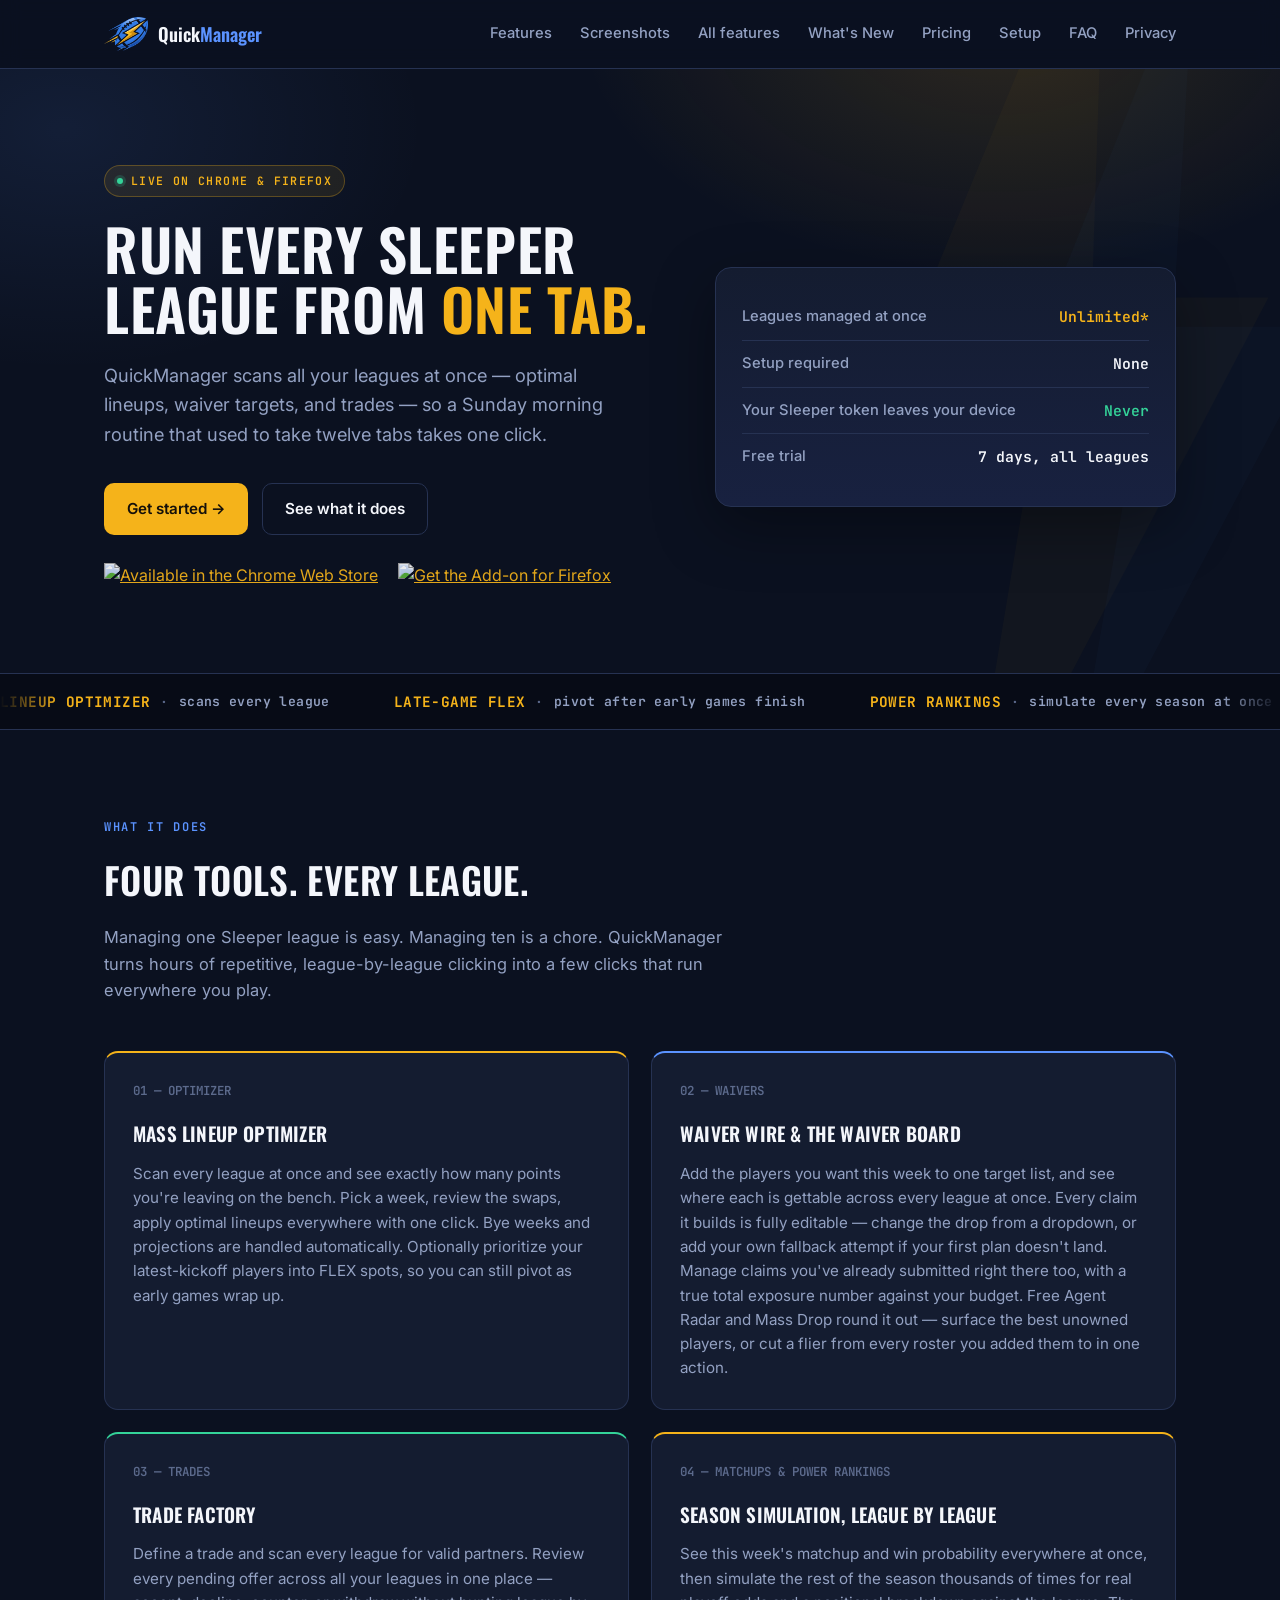
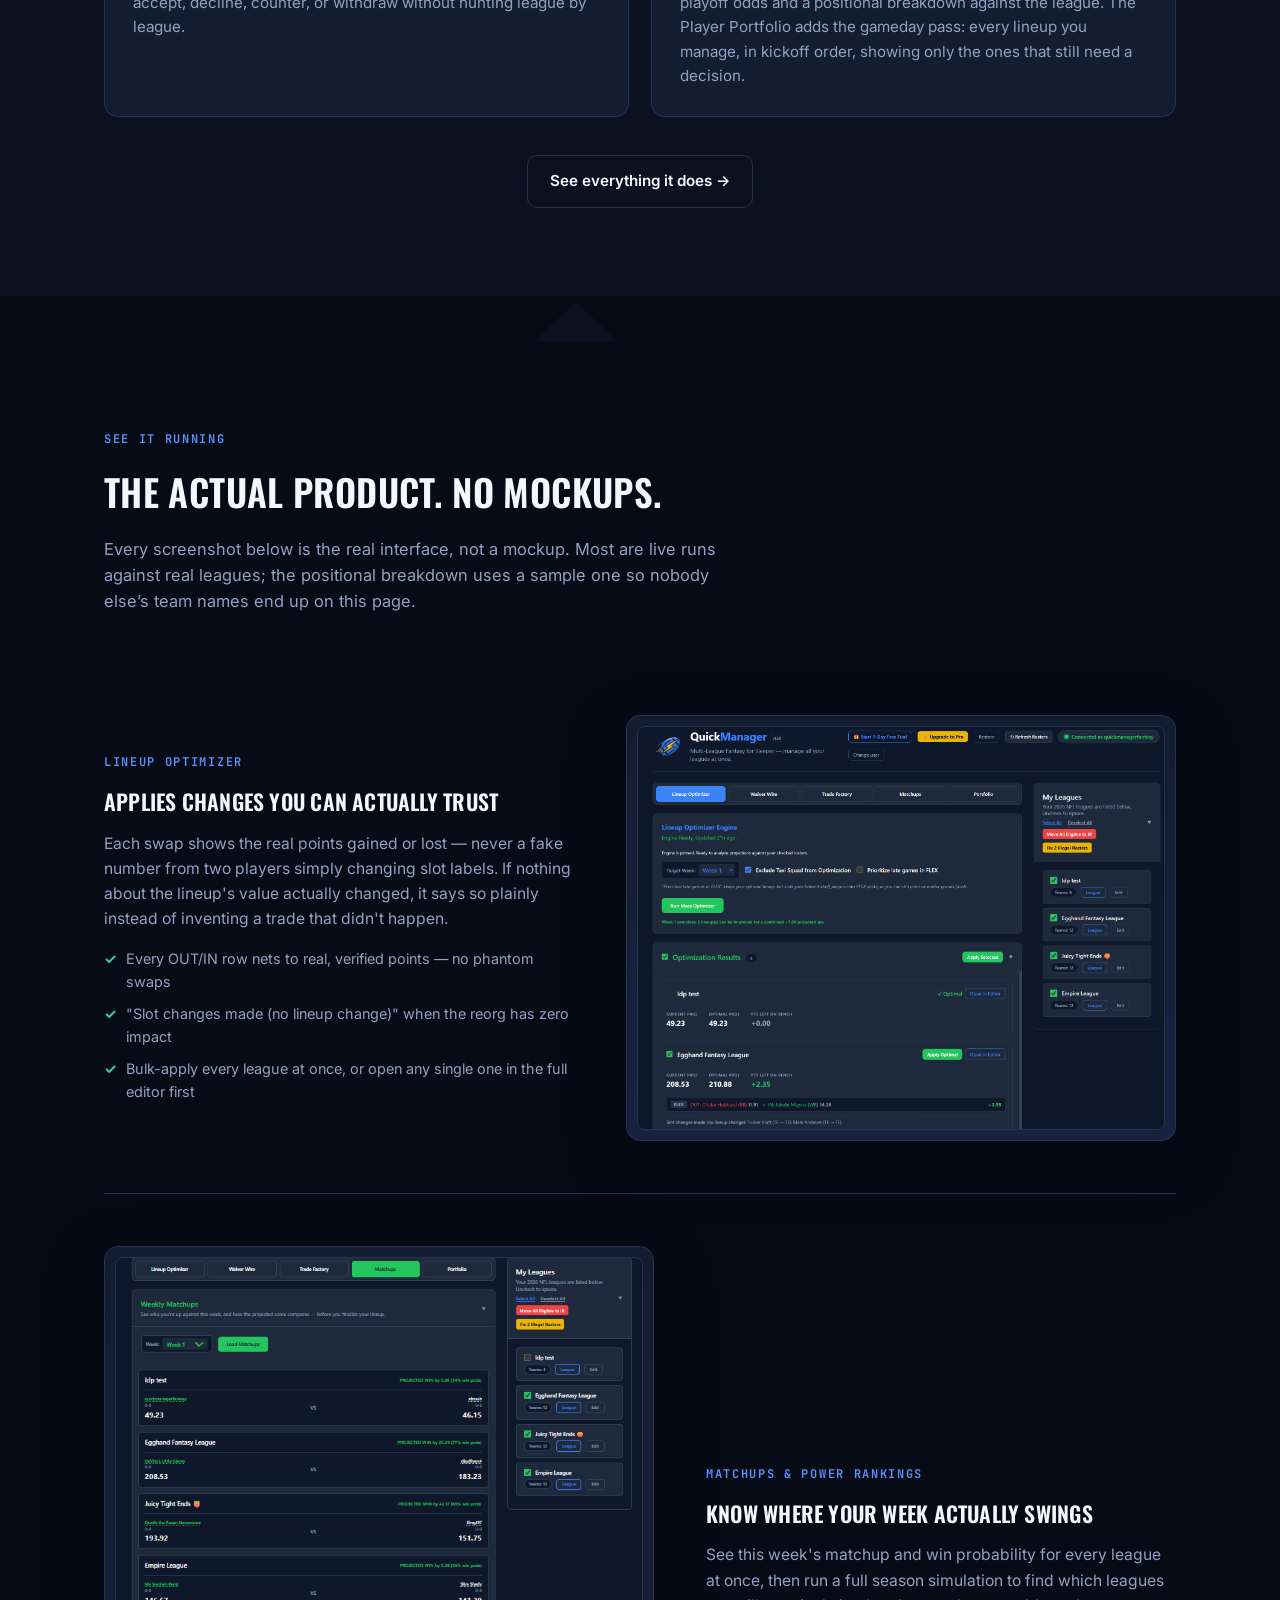
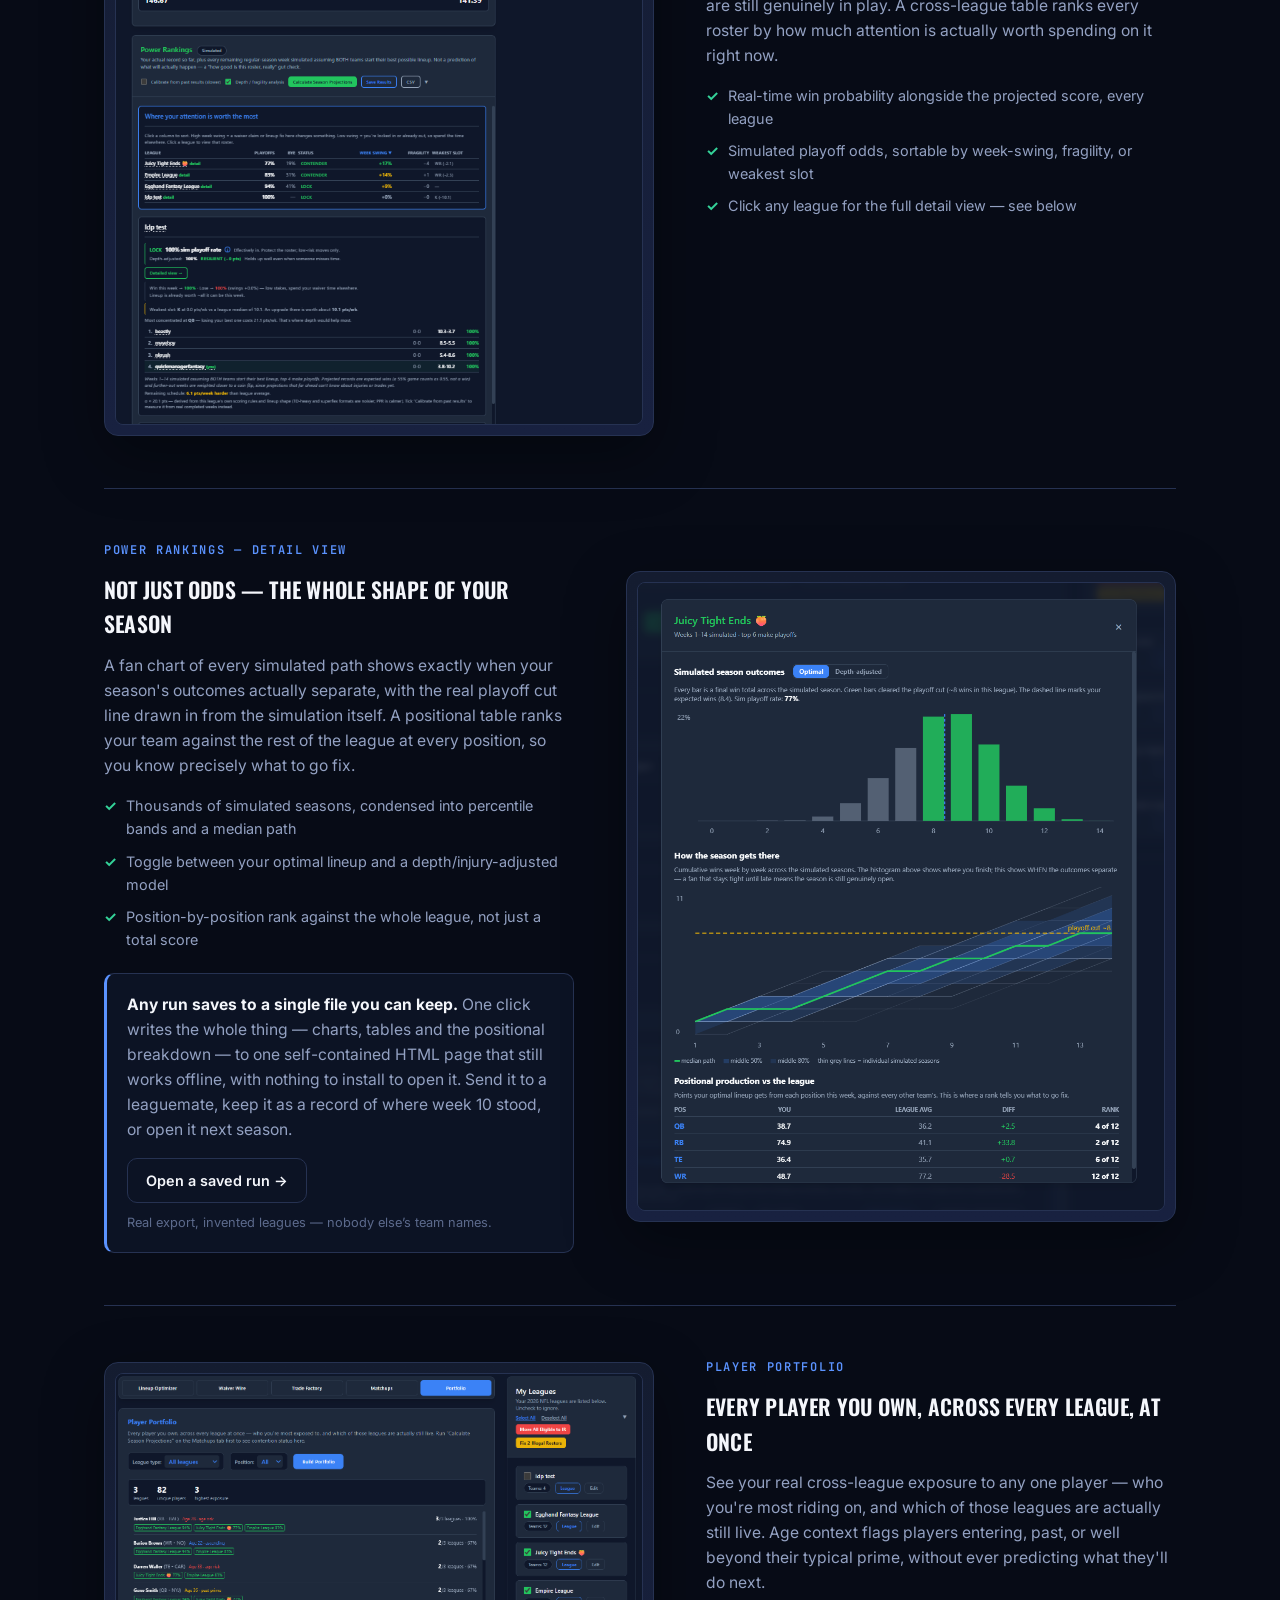
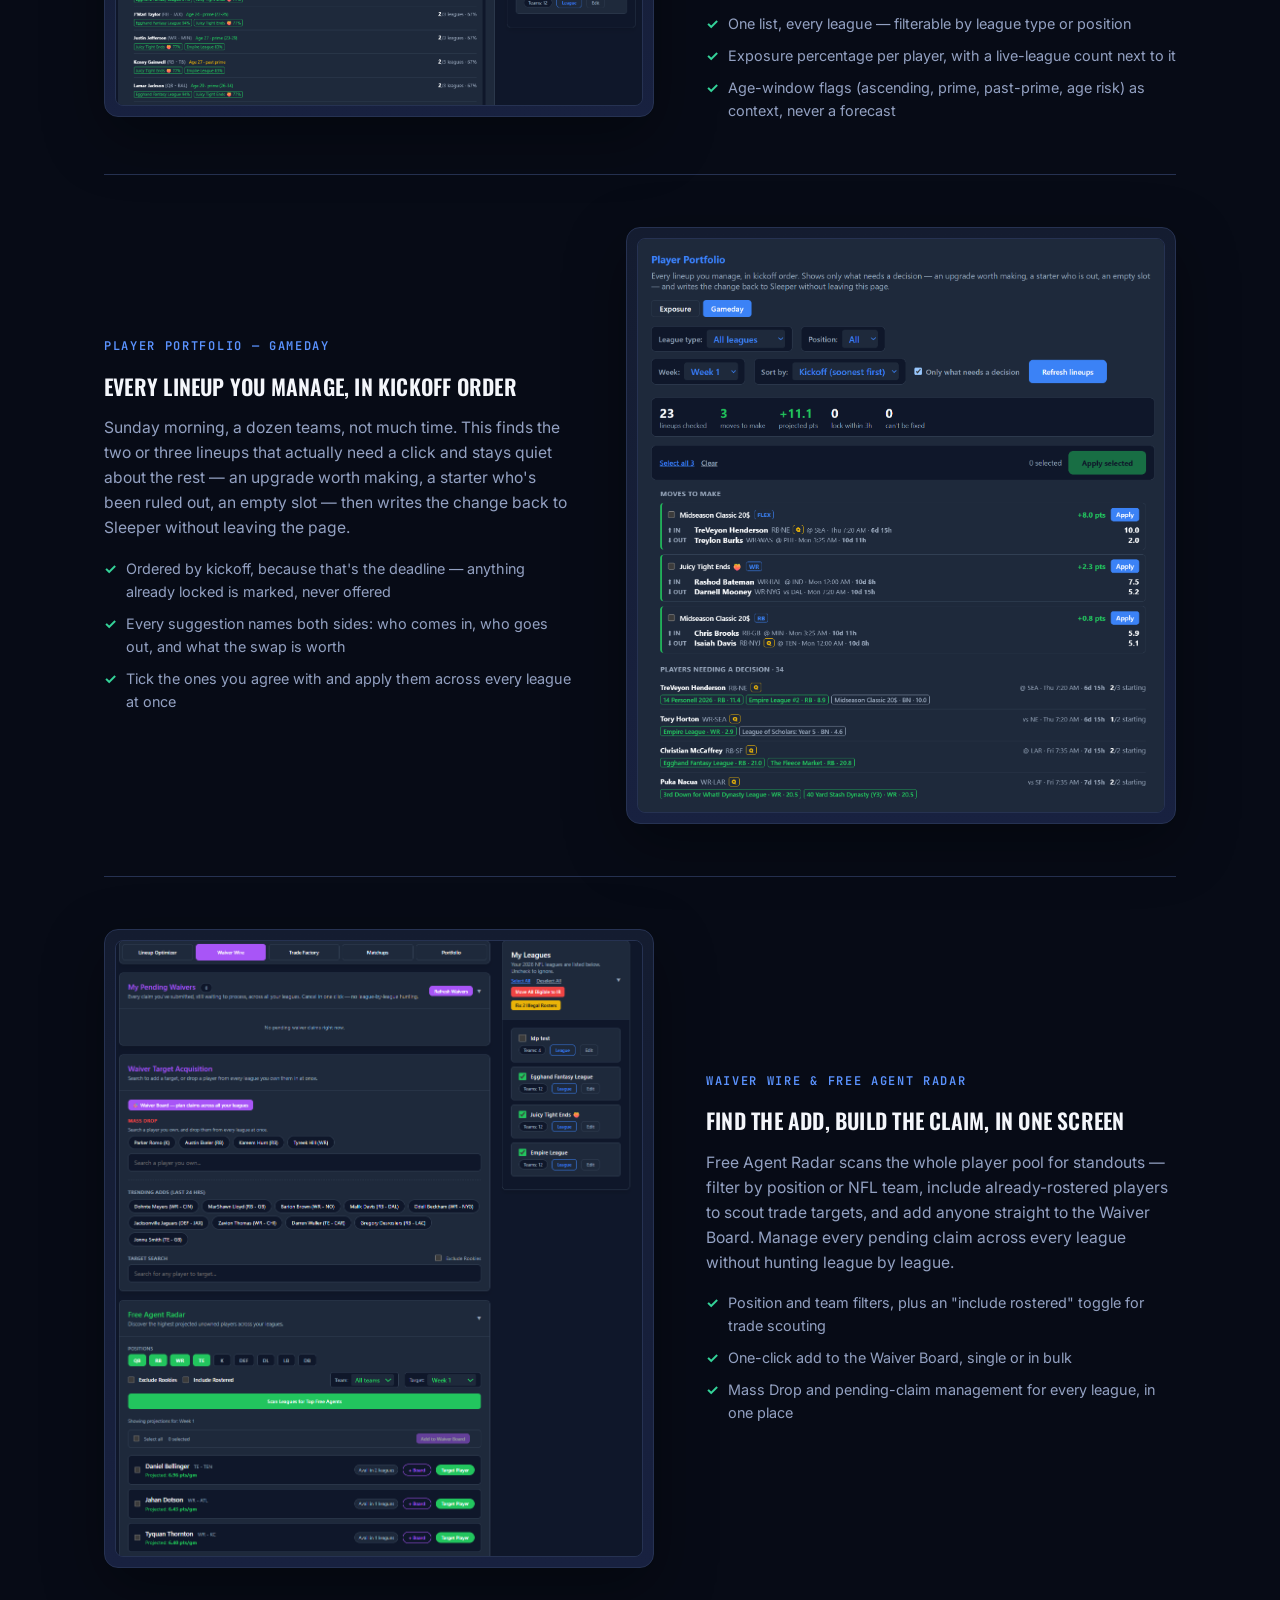
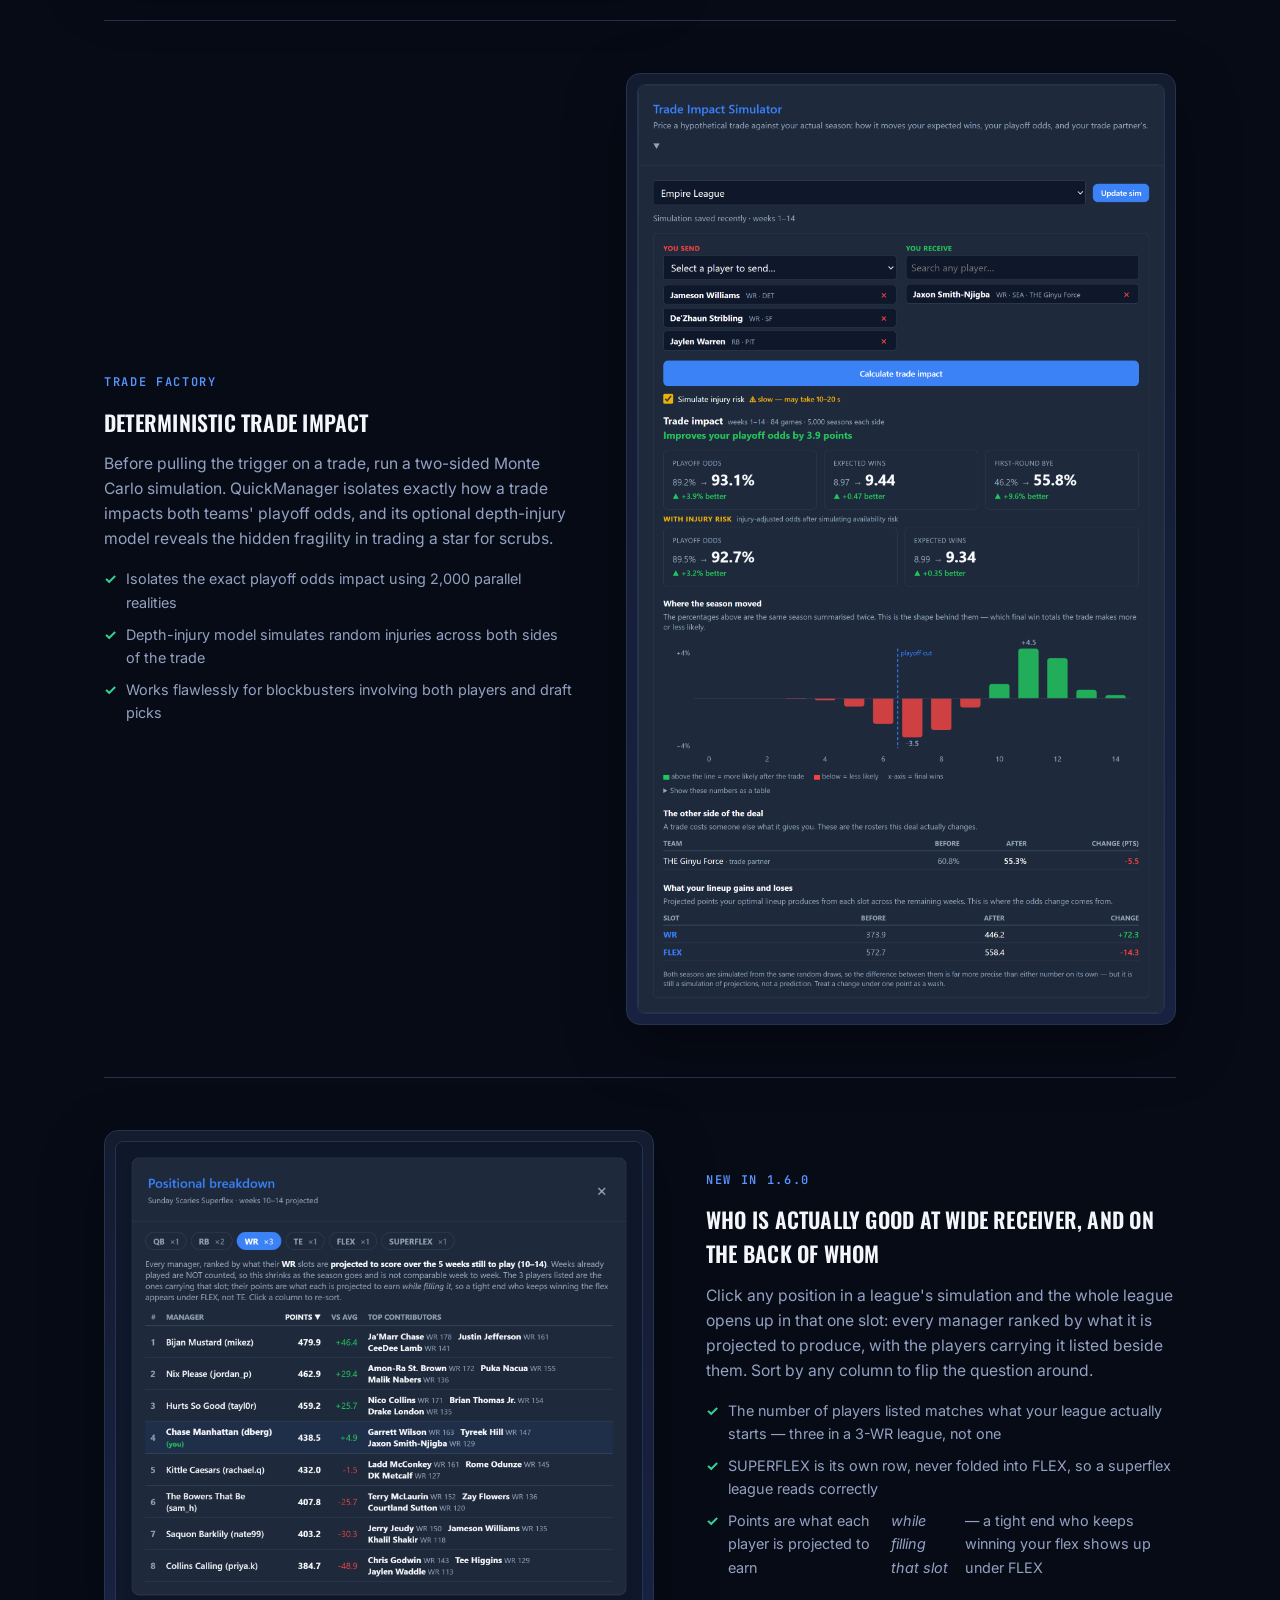
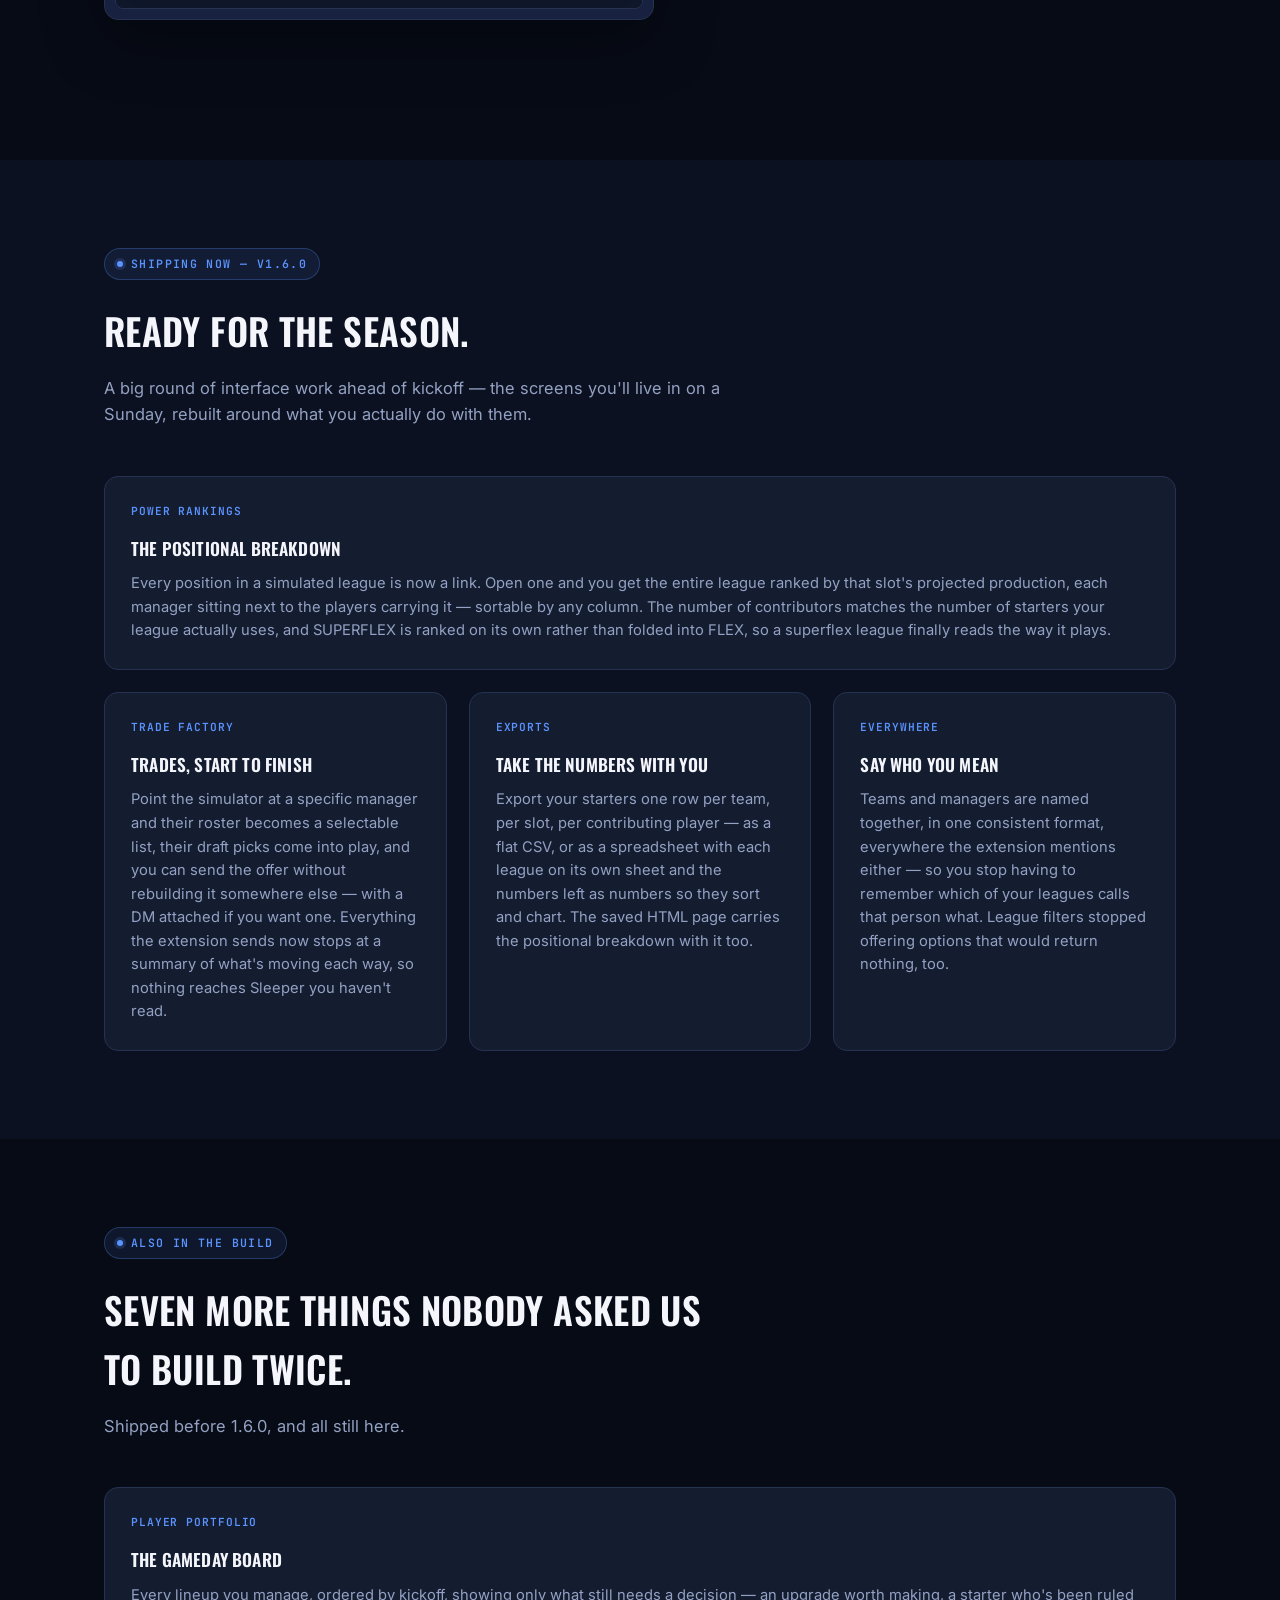
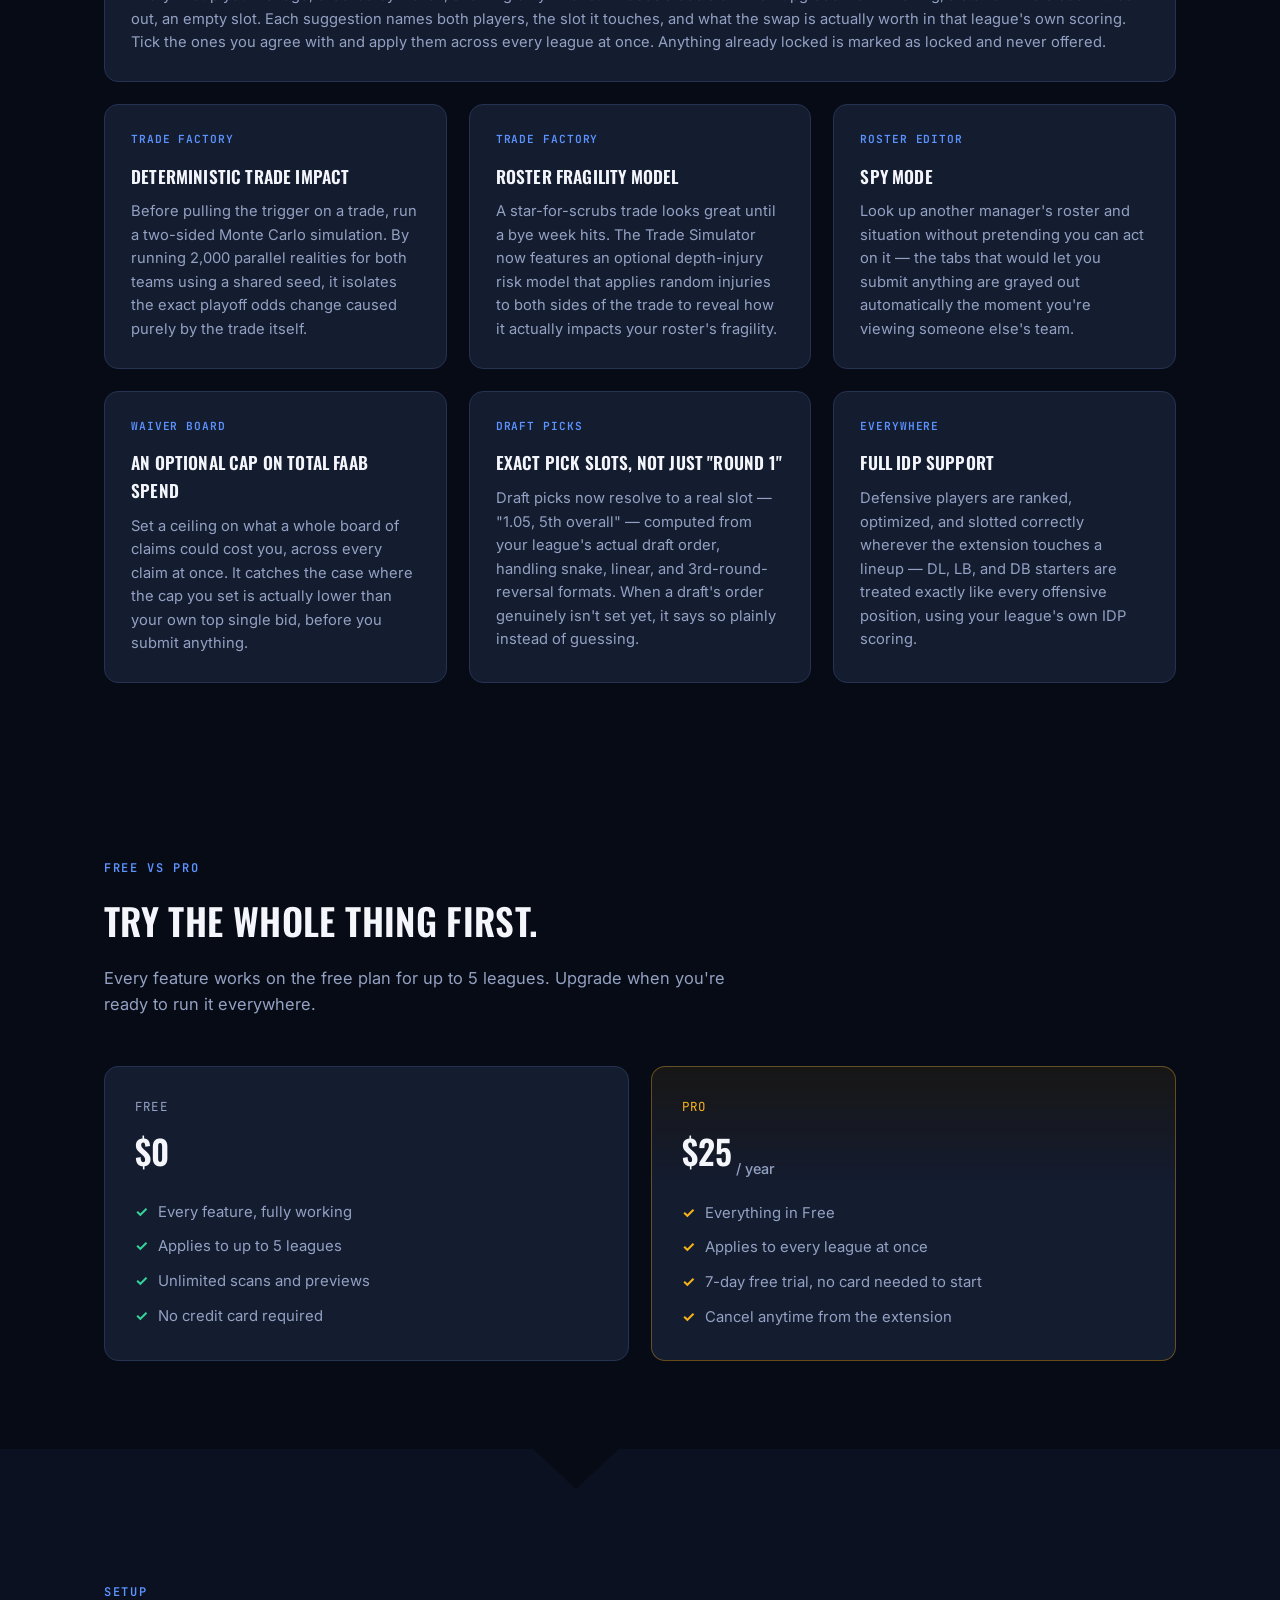
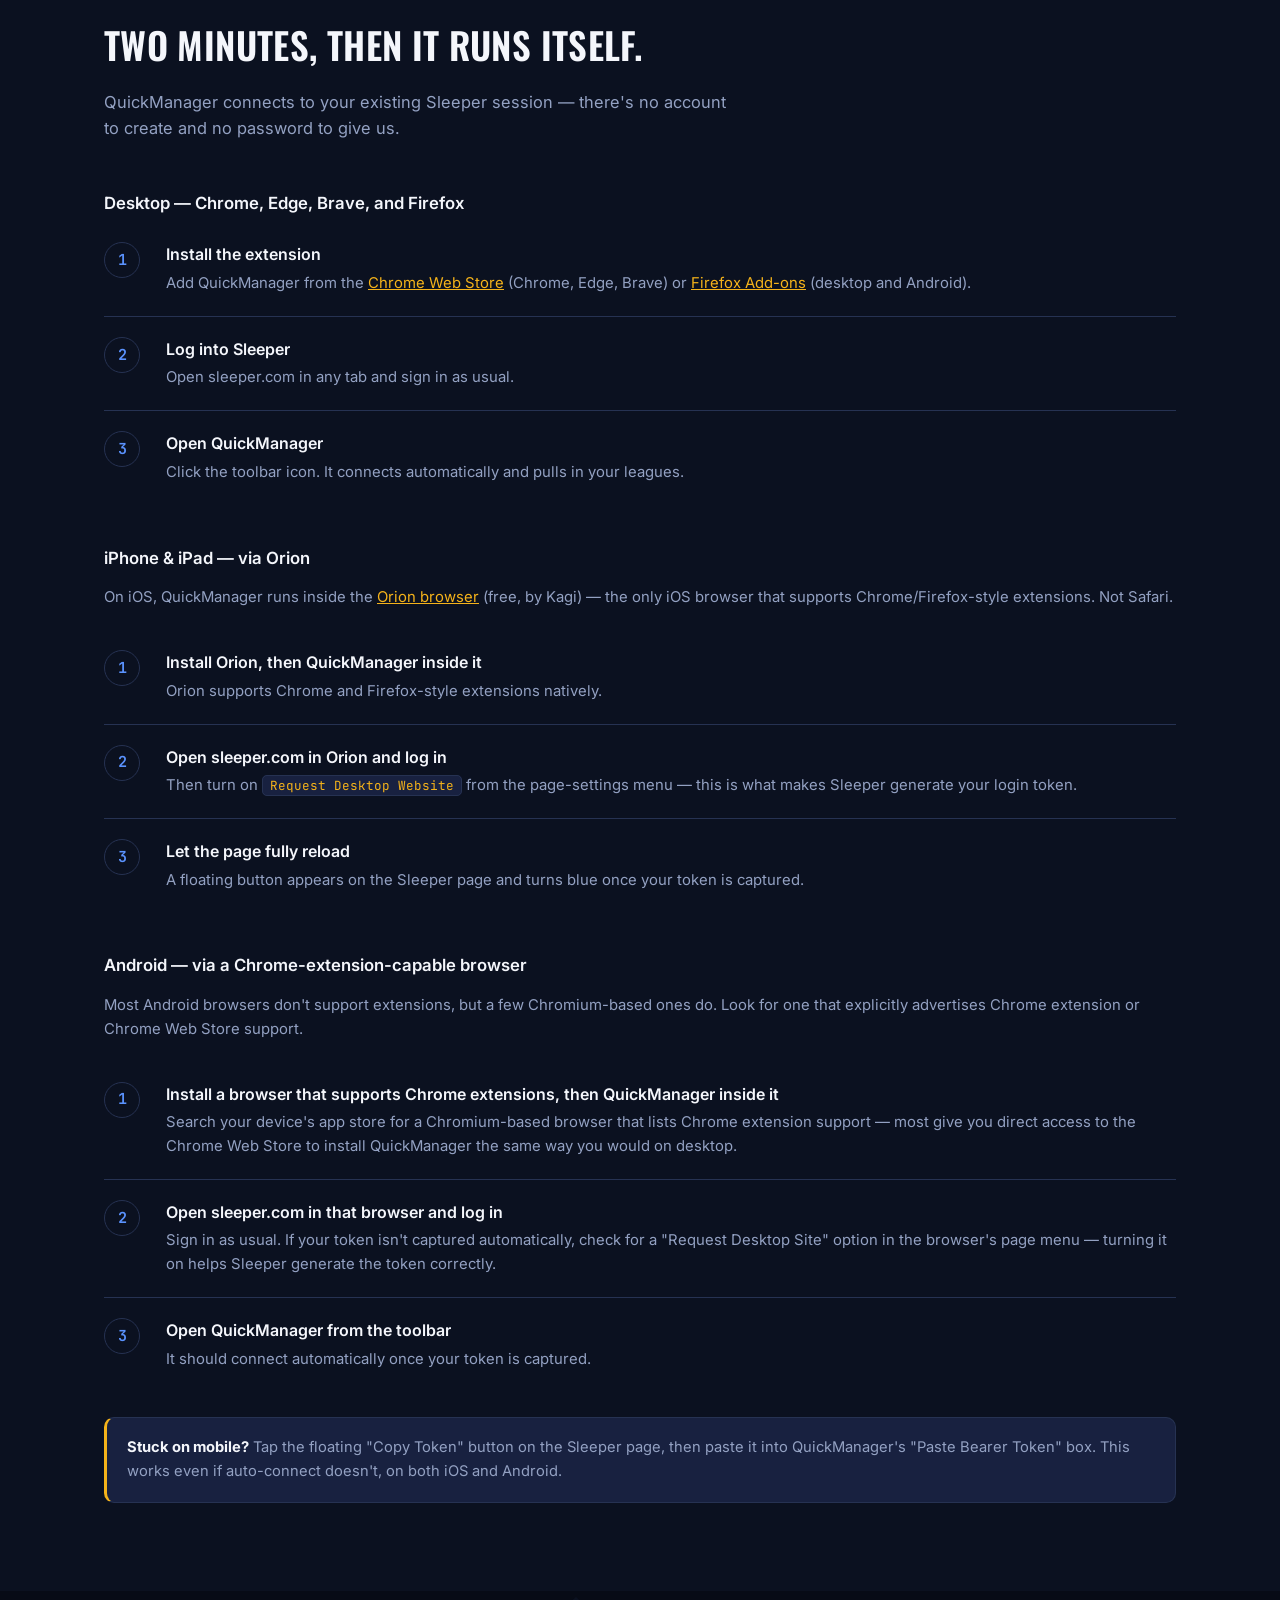
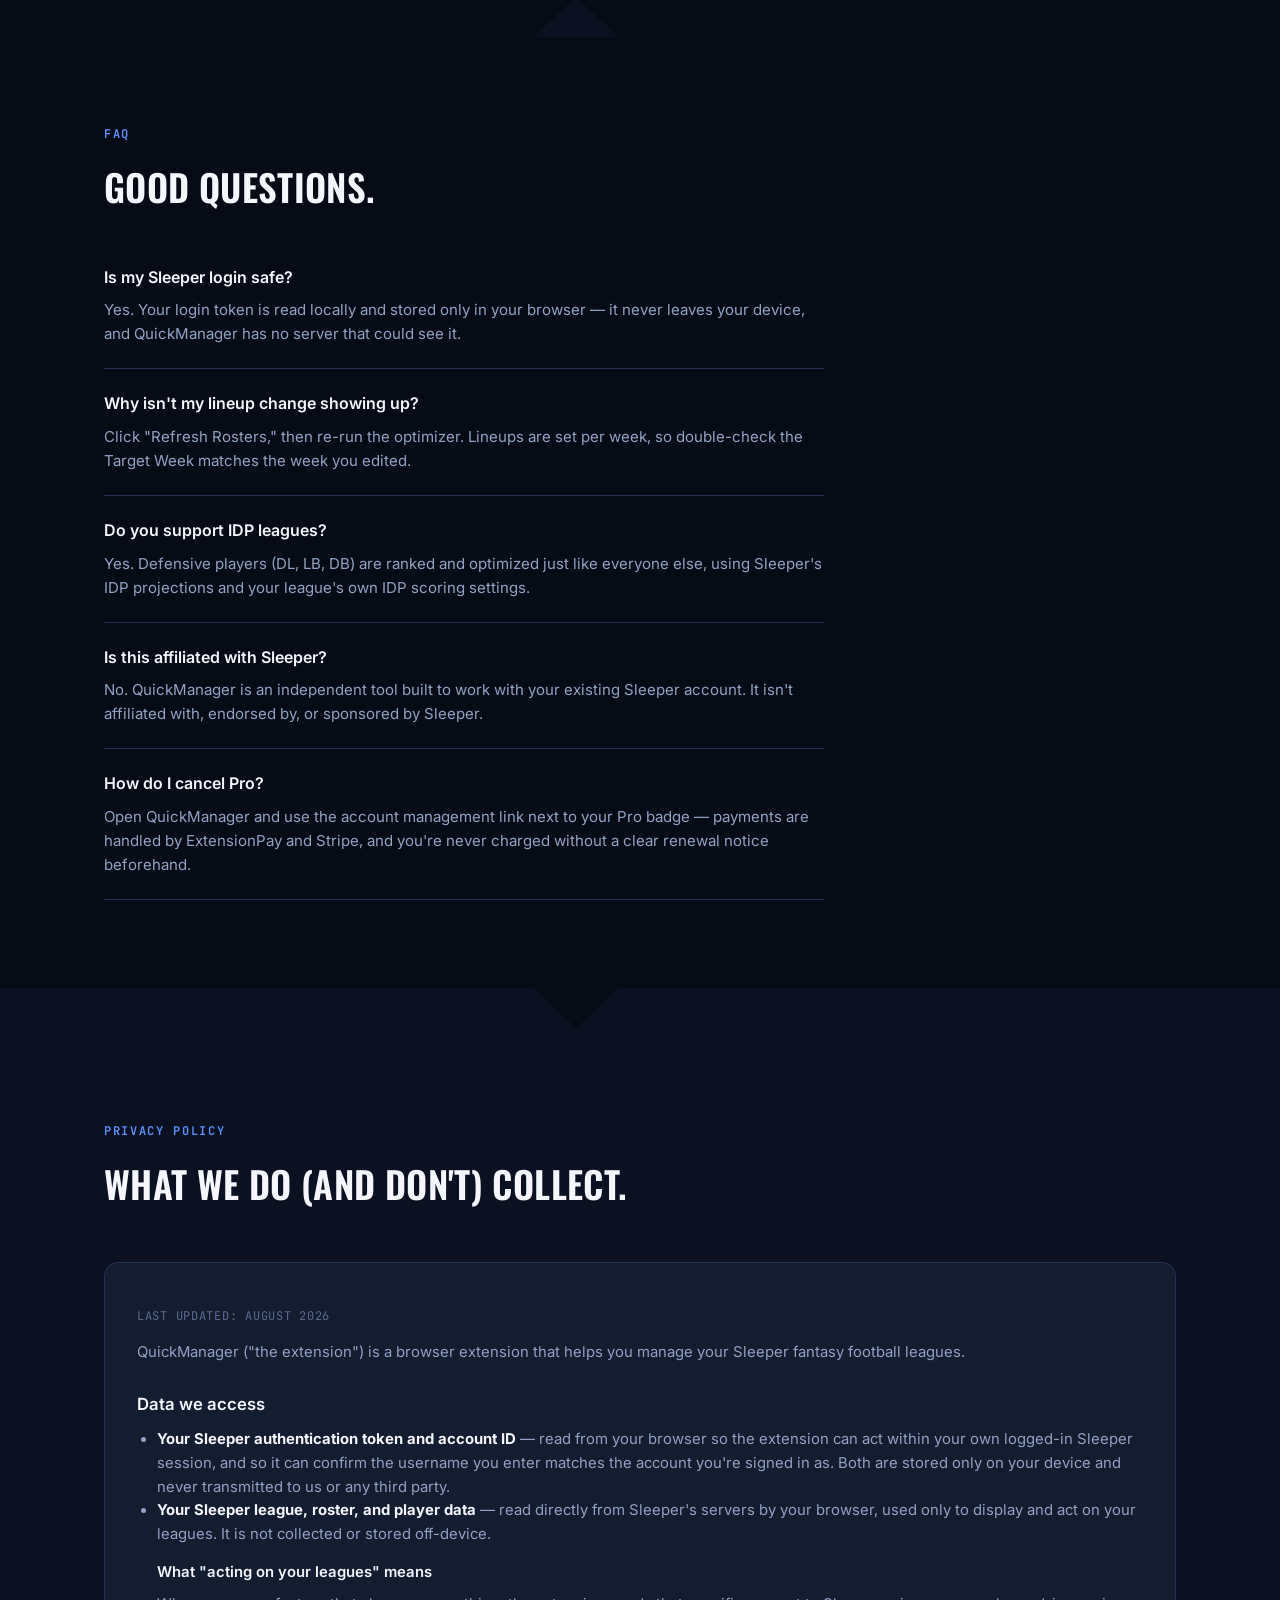
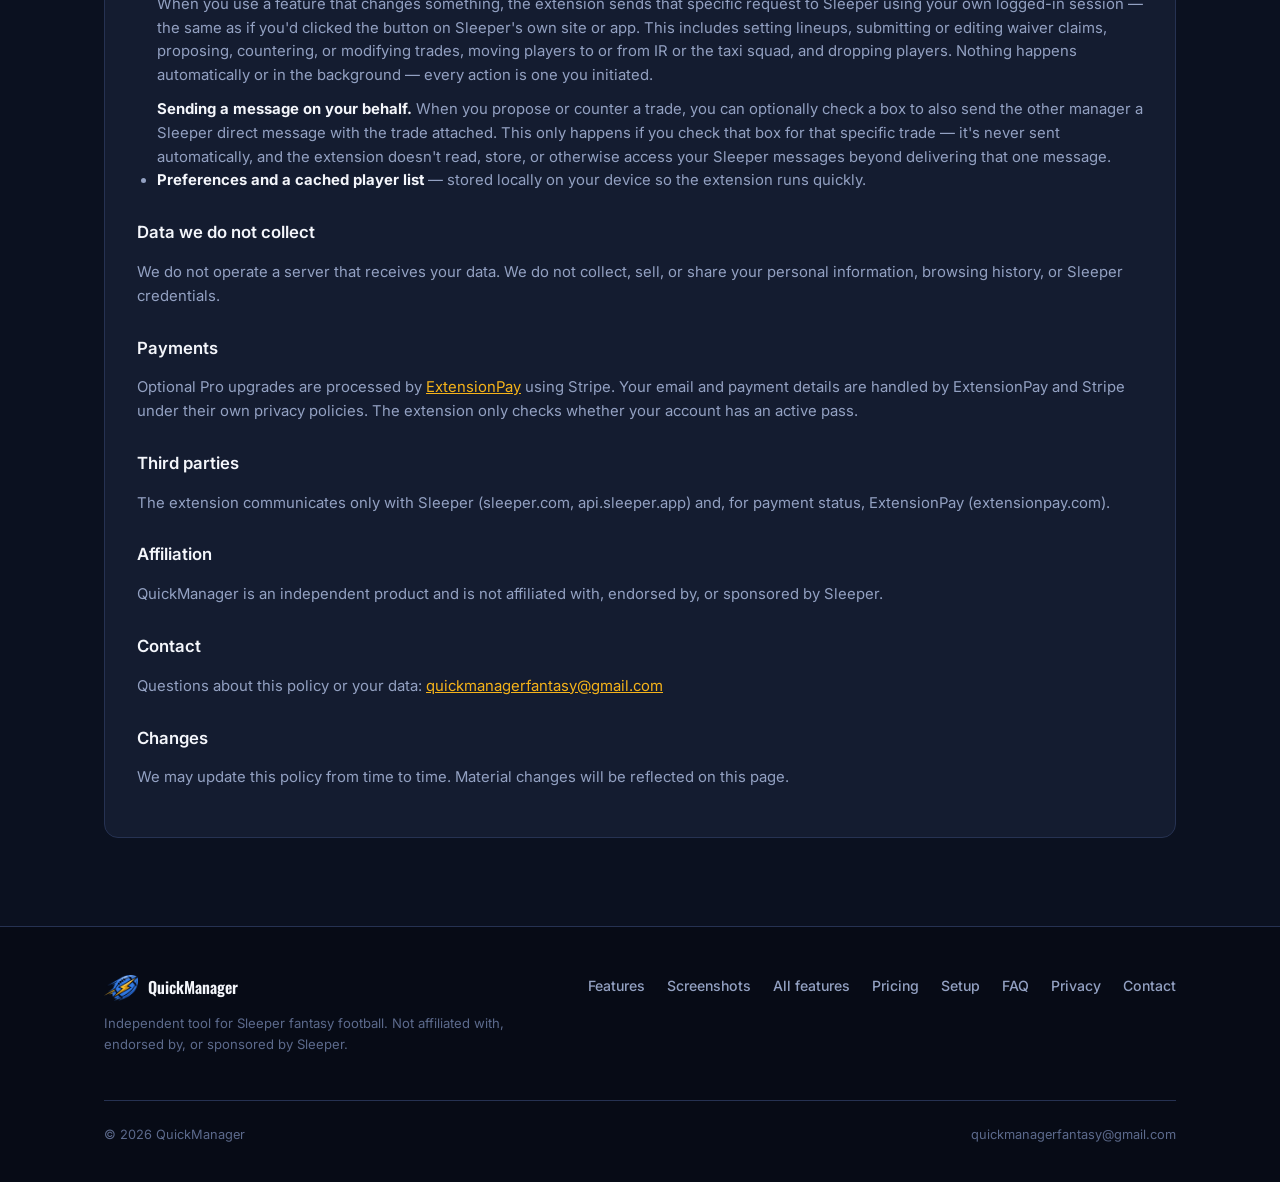
==== index.html @ 2977df5f "Auto-deploy website updates from QuickManager repo" ====
<!DOCTYPE html>
<html lang="en">
<head>
<meta charset="UTF-8">
<meta name="viewport" content="width=device-width, initial-scale=1.0">
<title>QuickManager — Multi-League Fantasy Tools for Sleeper</title>
<meta name="description" content="Manage all your Sleeper fantasy football leagues at once: mass lineup optimizer, a gameday board that finds the lineups needing a fix before kickoff, season simulation and power rankings, waiver tools, and cross-league trades.">
<link rel="icon" type="image/png" href="icons/icon32.png">
<link rel="preconnect" href="https://fonts.googleapis.com">
<link rel="preconnect" href="https://fonts.gstatic.com" crossorigin>
<link href="https://fonts.googleapis.com/css2?family=Oswald:wght@500;600;700&family=Inter:wght@400;500;600;700&family=JetBrains+Mono:wght@500;600&display=swap" rel="stylesheet">
<style>
  :root {
    --bg: #0b1120;
    --bg-deep: #070b16;
    --card: #141c30;
    --card-alt: #182140;
    --border: #263252;
    --text: #f4f6fb;
    --muted: #93a1c2;
    --muted-dim: #5c6a8c;
    --gold: #f5b31a;
    --gold-dim: #caa244;
    --blue: #5b93ff;
    --green: #34d399;
    --red: #f87171;
    --max: 1120px;
  }

  * { box-sizing: border-box; }
  html { scroll-behavior: smooth; }

  body {
    margin: 0;
    background: var(--bg);
    color: var(--text);
    font-family: 'Inter', -apple-system, sans-serif;
    line-height: 1.6;
    -webkit-font-smoothing: antialiased;
  }

  h1, h2, h3, .display {
    font-family: 'Oswald', sans-serif;
    text-transform: uppercase;
    letter-spacing: 0.01em;
    font-weight: 600;
    margin: 0;
  }

  a { color: var(--gold); }

  .wrap { max-width: var(--max); margin: 0 auto; padding: 0 24px; }

  /* ---------- NAV ---------- */
  nav {
    position: sticky; top: 0; z-index: 50;
    background: rgba(11,17,32,0.88);
    backdrop-filter: blur(10px);
    border-bottom: 1px solid var(--border);
  }
  nav .wrap { display: flex; align-items: center; justify-content: space-between; height: 68px; }
  .brand { display: flex; align-items: center; gap: 10px; text-decoration: none; }
  .brand img { height: 34px; width: auto; display: block; }
  .brand .word { font-family: 'Oswald', sans-serif; font-weight: 600; font-size: 1.15rem; color: var(--text); text-transform: none; letter-spacing: 0; }
  .brand .word span { color: var(--blue); }
  .navlinks { display: flex; gap: 28px; font-size: 0.92rem; }
  .navlinks a { color: var(--muted); text-decoration: none; font-weight: 500; }
  .navlinks a:hover { color: var(--text); }
  @media (max-width: 640px) { .navlinks { display: none; } }

  /* ---------- HERO ---------- */
  .hero {
    position: relative;
    padding: 96px 0 64px;
    overflow: hidden;
    background:
      radial-gradient(ellipse 700px 420px at 78% -8%, rgba(245,179,26,0.14), transparent 60%),
      radial-gradient(ellipse 600px 400px at 5% 10%, rgba(91,147,255,0.10), transparent 60%);
  }
  .bolt-streak {
    position: absolute; top: 0; right: -6%; height: 100%; width: 46%;
    opacity: 0.5; pointer-events: none;
  }
  .hero-inner { position: relative; display: grid; grid-template-columns: 1.1fr 0.9fr; gap: 48px; align-items: center; }
  @media (max-width: 900px) { .hero-inner { grid-template-columns: 1fr; } }

  .eyebrow {
    display: inline-flex; align-items: center; gap: 8px;
    font-family: 'JetBrains Mono', monospace; font-size: 0.72rem; font-weight: 600;
    letter-spacing: 0.12em; text-transform: uppercase; color: var(--gold);
    background: rgba(245,179,26,0.09); border: 1px solid rgba(245,179,26,0.28);
    padding: 6px 12px; border-radius: 999px; margin-bottom: 22px;
  }
  .eyebrow .dot { width: 6px; height: 6px; border-radius: 50%; background: var(--green); box-shadow: 0 0 0 3px rgba(52,211,153,0.18); }

  .hero h1 { font-size: clamp(2.4rem, 5vw, 3.6rem); line-height: 1.04; }
  .hero h1 .accent { color: var(--gold); }
  .hero p.lede { font-family: 'Inter', sans-serif; text-transform: none; font-size: 1.14rem; color: var(--muted); max-width: 46ch; margin-top: 22px; font-weight: 400; letter-spacing: 0; }

  .cta-row { display: flex; gap: 14px; margin-top: 34px; flex-wrap: wrap; }
  /* Official store badges. Per each store's own branding guidelines: never the
     primary element on the page (sits below the real CTA buttons, at native
     size, unmodified), and kept a clear gap both from the CTA row above and
     from the QuickManager logo elsewhere on the page. */
  .store-badges { display: flex; align-items: center; gap: 20px; margin-top: 28px; flex-wrap: wrap; }
  .store-badges img { display: block; height: 46px; width: auto; }
  .store-badges a { opacity: 0.92; transition: opacity 0.15s ease; }
  .store-badges a:hover { opacity: 1; }
  .btn {
    display: inline-flex; align-items: center; gap: 8px;
    font-family: 'Inter', sans-serif; font-weight: 600; font-size: 0.95rem;
    padding: 13px 22px; border-radius: 10px; text-decoration: none;
    border: 1px solid transparent; transition: transform 0.12s ease, border-color 0.12s ease;
  }
  .btn:hover { transform: translateY(-1px); }
  .btn-primary { background: var(--gold); color: #14100a; }
  .btn-primary:hover { background: #ffc233; }
  .btn-ghost { border-color: var(--border); color: var(--text); }
  .btn-ghost:hover { border-color: var(--muted-dim); }

  /* The "open a saved run" callout in the season-simulation tour row. */
  .demo-callout {
    margin-top: 22px; padding: 18px 20px;
    border: 1px solid var(--border); border-left: 3px solid var(--blue);
    border-radius: 10px; background: rgba(91,147,255,0.06);
  }
  .demo-callout p { margin: 0 0 14px; font-size: 0.94rem; color: var(--muted); }
  .demo-callout p strong { color: var(--text); }
  .demo-callout .btn { padding: 10px 18px; font-size: 0.9rem; }
  .demo-note { display: block; margin-top: 10px; font-size: 0.8rem; color: var(--muted-dim); }

  .hero-card {
    background: linear-gradient(180deg, var(--card), var(--card-alt));
    border: 1px solid var(--border);
    border-radius: 16px;
    padding: 26px;
    box-shadow: 0 20px 60px rgba(0,0,0,0.35);
  }
  .hero-card .row { display: flex; justify-content: space-between; align-items: center; padding: 11px 0; border-bottom: 1px solid var(--border); font-size: 0.92rem; }
  .hero-card .row:last-child { border-bottom: none; }
  .hero-card .row .k { color: var(--muted); font-weight: 500; }
  .hero-card .row .v { font-family: 'JetBrains Mono', monospace; font-weight: 600; color: var(--text); }
  .hero-card .v.green { color: var(--green); }
  .hero-card .v.gold { color: var(--gold); }

  /* ---------- SCOREBOARD TICKER (signature element) ---------- */
  .ticker {
    background: var(--bg-deep);
    border-top: 1px solid var(--border);
    border-bottom: 1px solid var(--border);
    overflow: hidden;
    position: relative;
  }
  .ticker::before, .ticker::after {
    content: ""; position: absolute; top: 0; bottom: 0; width: 60px; z-index: 2;
  }
  .ticker::before { left: 0; background: linear-gradient(90deg, var(--bg-deep), transparent); }
  .ticker::after { right: 0; background: linear-gradient(270deg, var(--bg-deep), transparent); }
  .ticker-track {
    display: flex; gap: 64px; white-space: nowrap;
    animation: scroll-left 26s linear infinite;
    padding: 16px 0;
    width: max-content;
  }
  .ticker-item {
    font-family: 'JetBrains Mono', monospace; font-size: 0.82rem; font-weight: 600;
    color: var(--muted); letter-spacing: 0.03em; display: flex; align-items: center; gap: 10px;
  }
  .ticker-item b { color: var(--gold); font-size: 0.9rem; }
  .ticker-item .sep { color: var(--muted-dim); }
  @keyframes scroll-left { from { transform: translateX(0); } to { transform: translateX(-50%); } }
  @media (prefers-reduced-motion: reduce) { .ticker-track { animation: none; } }

  /* ---------- SECTIONS ---------- */
  section { padding: 88px 0; }
  .section-head { max-width: 640px; margin-bottom: 48px; }
  .kicker {
    font-family: 'JetBrains Mono', monospace; font-size: 0.75rem; font-weight: 600;
    letter-spacing: 0.14em; text-transform: uppercase; color: var(--blue); margin-bottom: 14px; display: block;
  }
  .section-head h2 { font-size: clamp(1.7rem, 3.4vw, 2.3rem); }
  .section-head p { font-family: 'Inter', sans-serif; text-transform: none; color: var(--muted); font-size: 1.03rem; margin-top: 14px; letter-spacing: 0; font-weight: 400; }

  /* Bolt-shaped divider between sections */
  .bolt-divider {
    height: 46px; width: 100%;
    background: var(--bg);
  }
  .bolt-divider svg { display: block; width: 100%; height: 100%; }

  /* Feature cards */
  .features-grid { display: grid; grid-template-columns: repeat(2, 1fr); gap: 22px; }
  @media (max-width: 860px) { .features-grid { grid-template-columns: 1fr; } }
  .feature-card {
    background: var(--card); border: 1px solid var(--border); border-radius: 14px;
    padding: 28px; position: relative; overflow: hidden;
  }
  .feature-card .num {
    font-family: 'JetBrains Mono', monospace; font-size: 0.78rem; font-weight: 600;
    color: var(--muted-dim); margin-bottom: 18px; display: block;
  }
  .feature-card h3 { font-size: 1.2rem; margin-bottom: 12px; color: var(--text); }
  .feature-card p { font-family: 'Inter', sans-serif; text-transform: none; color: var(--muted); font-size: 0.95rem; font-weight: 400; letter-spacing: 0; margin: 0; }
  .feature-card.gold-edge { border-top: 2px solid var(--gold); }
  .feature-card.blue-edge { border-top: 2px solid var(--blue); }
  .feature-card.green-edge { border-top: 2px solid var(--green); }

  /* Free vs Pro */
  .plans-grid { display: grid; grid-template-columns: 1fr 1fr; gap: 22px; }
  @media (max-width: 760px) { .plans-grid { grid-template-columns: 1fr; } }
  .plan-card { background: var(--card); border: 1px solid var(--border); border-radius: 14px; padding: 30px; }
  .plan-card.pro { background: linear-gradient(180deg, rgba(245,179,26,0.07), var(--card) 40%); border-color: rgba(245,179,26,0.35); }
  .plan-name { font-family: 'JetBrains Mono', monospace; font-size: 0.78rem; letter-spacing: 0.1em; text-transform: uppercase; color: var(--muted); margin-bottom: 8px; }
  .plan-card.pro .plan-name { color: var(--gold); }
  .plan-price { font-family: 'Oswald', sans-serif; font-size: 2.1rem; font-weight: 600; margin-bottom: 4px; }
  .plan-price sub { font-family: 'Inter', sans-serif; text-transform: none; font-size: 0.9rem; color: var(--muted); font-weight: 500; }
  .plan-list { list-style: none; padding: 0; margin: 22px 0 0; display: flex; flex-direction: column; gap: 11px; }
  .plan-list li { font-size: 0.93rem; color: var(--muted); display: flex; gap: 10px; align-items: flex-start; }
  .plan-list li::before { content: "✓"; color: var(--green); font-weight: 700; flex-shrink: 0; }
  .plan-card.pro .plan-list li::before { color: var(--gold); }

  /* Setup steps */
  .setup-tabs { display: flex; gap: 10px; margin-bottom: 28px; flex-wrap: wrap; }
  .setup-tab {
    font-family: 'JetBrains Mono', monospace; font-size: 0.78rem; font-weight: 600;
    padding: 9px 16px; border-radius: 8px; border: 1px solid var(--border); color: var(--muted);
    letter-spacing: 0.04em; text-transform: uppercase;
  }
  .setup-tab.active { color: var(--bg); background: var(--blue); border-color: var(--blue); }

  .steps { counter-reset: step; display: flex; flex-direction: column; gap: 0; }
  .step {
    counter-increment: step; display: grid; grid-template-columns: 44px 1fr; gap: 18px;
    padding: 20px 0; border-bottom: 1px solid var(--border);
  }
  .step:last-child { border-bottom: none; }
  .step::before {
    content: counter(step);
    font-family: 'JetBrains Mono', monospace; font-weight: 600; font-size: 0.95rem;
    width: 34px; height: 34px; border-radius: 50%; border: 1px solid var(--border);
    display: flex; align-items: center; justify-content: center; color: var(--blue);
  }
  .step h4 { font-family: 'Inter', sans-serif; text-transform: none; font-size: 1rem; font-weight: 600; letter-spacing: 0; margin: 0 0 4px; color: var(--text); }
  .step p { margin: 0; color: var(--muted); font-size: 0.93rem; }
  .step code { font-family: 'JetBrains Mono', monospace; background: var(--card-alt); border: 1px solid var(--border); padding: 1px 7px; border-radius: 5px; font-size: 0.85em; color: var(--gold); }

  .callout {
    background: var(--card-alt); border: 1px solid var(--border); border-left: 3px solid var(--gold);
    border-radius: 10px; padding: 18px 20px; margin-top: 26px; font-size: 0.92rem; color: var(--muted);
  }
  .callout strong { color: var(--text); }

  /* FAQ */
  .faq-item { border-bottom: 1px solid var(--border); padding: 22px 0; }
  .faq-item:first-child { padding-top: 0; }
  .faq-item h4 { font-family: 'Inter', sans-serif; text-transform: none; font-size: 1rem; font-weight: 600; letter-spacing: 0; color: var(--text); margin: 0 0 8px; }
  .faq-item p { margin: 0; color: var(--muted); font-size: 0.94rem; }

  /* Privacy */
  .privacy-block { background: var(--card); border: 1px solid var(--border); border-radius: 14px; padding: 32px; }
  .privacy-block h3 { font-family: 'Inter', sans-serif; text-transform: none; font-size: 1.05rem; font-weight: 600; letter-spacing: 0; color: var(--text); margin: 26px 0 10px; }
  .privacy-block h3:first-child { margin-top: 0; }
  .privacy-block p, .privacy-block li { color: var(--muted); font-size: 0.93rem; }
  .privacy-block ul { padding-left: 20px; margin: 8px 0; }
  .privacy-block .updated { font-family: 'JetBrains Mono', monospace; font-size: 0.75rem; color: var(--muted-dim); text-transform: uppercase; letter-spacing: 0.06em; }

  /* Footer */
  footer { border-top: 1px solid var(--border); padding: 48px 0 36px; background: var(--bg-deep); }
  .footer-grid { display: flex; justify-content: space-between; align-items: flex-start; flex-wrap: wrap; gap: 24px; }
  .footer-brand { display: flex; align-items: center; gap: 10px; }
  .footer-brand img { height: 26px; }
  .footer-brand span { font-family: 'Oswald', sans-serif; font-weight: 600; font-size: 1rem; text-transform: none; letter-spacing: 0; }
  .footer-note { color: var(--muted-dim); font-size: 0.82rem; max-width: 440px; margin-top: 12px; }
  .footer-links { display: flex; gap: 22px; flex-wrap: wrap; }
  .footer-links a { color: var(--muted); text-decoration: none; font-size: 0.88rem; font-weight: 500; }
  .footer-links a:hover { color: var(--text); }
  .footer-bottom { margin-top: 32px; padding-top: 24px; border-top: 1px solid var(--border); font-size: 0.8rem; color: var(--muted-dim); display: flex; justify-content: space-between; flex-wrap: wrap; gap: 10px; }

  /* What's New / Coming Soon */
  .soon-badge {
    display: inline-flex; align-items: center; gap: 8px;
    font-family: 'JetBrains Mono', monospace; font-size: 0.72rem; font-weight: 600;
    letter-spacing: 0.12em; text-transform: uppercase; color: var(--blue);
    background: rgba(91,147,255,0.09); border: 1px solid rgba(91,147,255,0.28);
    padding: 6px 12px; border-radius: 999px; margin-bottom: 22px;
  }
  .soon-badge .dot { width: 6px; height: 6px; border-radius: 50%; background: var(--blue); box-shadow: 0 0 0 3px rgba(91,147,255,0.18); }
  .whats-new-grid { display: grid; grid-template-columns: repeat(3, 1fr); gap: 22px; }
  @media (max-width: 860px) { .whats-new-grid { grid-template-columns: 1fr; } }
  .whatsnew-card {
    background: var(--card); border: 1px solid var(--border); border-radius: 14px;
    padding: 26px; position: relative;
  }
  .whatsnew-card .tag {
    font-family: 'JetBrains Mono', monospace; font-size: 0.7rem; font-weight: 600;
    letter-spacing: 0.08em; text-transform: uppercase; color: var(--blue);
    margin-bottom: 14px; display: block;
  }
  .whatsnew-card h3 { font-size: 1.08rem; margin-bottom: 10px; color: var(--text); }
  .whatsnew-card p { font-family: 'Inter', sans-serif; text-transform: none; color: var(--muted); font-size: 0.92rem; font-weight: 400; letter-spacing: 0; margin: 0; }

  /* ---------- PRODUCT SCREENSHOTS ---------- */
  .shot-frame {
    background: linear-gradient(180deg, var(--card), var(--card-alt));
    border: 1px solid var(--border);
    border-radius: 14px;
    padding: 10px;
    box-shadow: 0 20px 60px rgba(0,0,0,0.35);
  }
  .shot-frame img { display: block; width: 100%; height: auto; border-radius: 8px; border: 1px solid var(--border); }

  .tour-row {
    display: flex; align-items: center; gap: 52px;
    padding: 52px 0; border-bottom: 1px solid var(--border); flex-wrap: wrap;
  }
  .tour-row:last-child { border-bottom: none; }
  .tour-row.reverse { flex-direction: row-reverse; }
  .tour-text { flex: 1 1 360px; }
  .tour-shot { flex: 1 1 440px; min-width: 0; }
  .tour-text .kicker { margin-bottom: 12px; }
  .tour-text h3 { font-size: 1.35rem; margin-bottom: 12px; color: var(--text); }
  .tour-text p { font-family: 'Inter', sans-serif; text-transform: none; letter-spacing: 0; color: var(--muted); font-size: 0.98rem; font-weight: 400; margin: 0 0 16px; }
  .tour-points { list-style: none; padding: 0; margin: 0; display: flex; flex-direction: column; gap: 9px; }
  .tour-points li { font-size: 0.9rem; color: var(--muted); display: flex; gap: 9px; align-items: flex-start; }
  .tour-points li::before { content: "✓"; color: var(--green); font-weight: 700; flex-shrink: 0; }
  @media (max-width: 800px) { .tour-row, .tour-row.reverse { flex-direction: column; } }

  ::selection { background: rgba(245,179,26,0.3); }
  :focus-visible { outline: 2px solid var(--blue); outline-offset: 2px; }
</style>
</head>
<body>

<nav>
  <div class="wrap">
    <a href="#top" class="brand">
      <img src="icons/logo_mark.png" alt="QuickManager">
      <span class="word">Quick<span>Manager</span></span>
    </a>
    <div class="navlinks">
      <a href="#features">Features</a>
      <a href="#tour">Screenshots</a>
      <a href="features.html">All features</a>
      <a href="#whats-new">What's New</a>
      <a href="#pricing">Pricing</a>
      <a href="#setup">Setup</a>
      <a href="#faq">FAQ</a>
      <a href="#privacy">Privacy</a>
    </div>
  </div>
</nav>

<div id="top" class="hero">
  <svg class="bolt-streak" viewBox="0 0 400 700" preserveAspectRatio="xMidYMid slice">
    <polygon points="230,0 90,340 190,340 130,700 340,300 220,300" fill="#f5b31a" opacity="0.06"/>
    <polygon points="290,60 170,360 255,360 205,650 380,320 275,320" fill="#5b93ff" opacity="0.05"/>
  </svg>
  <div class="wrap hero-inner">
    <div>
      <div class="eyebrow"><span class="dot"></span> Live on Chrome &amp; Firefox</div>
      <h1>Run every Sleeper<br>league from <span class="accent">one tab.</span></h1>
      <p class="lede">QuickManager scans all your leagues at once — optimal lineups, waiver targets, and trades — so a Sunday morning routine that used to take twelve tabs takes one click.</p>
      <div class="cta-row">
        <a href="#setup" class="btn btn-primary">Get started →</a>
        <a href="#features" class="btn btn-ghost">See what it does</a>
      </div>
      <div class="store-badges">
        <a href="https://chromewebstore.google.com/detail/quickmanager-fantasy-for/maocponhaeapmbgcjdpofjgfabogjibi?utm_source=qm_website" target="_blank" rel="noopener" aria-label="Available in the Chrome Web Store">
          <img src="https://developer.chrome.com/static/docs/webstore/branding/image/206x58-chrome-web-bcb82d15b2486.png" alt="Available in the Chrome Web Store" height="58">
        </a>
        <a href="https://addons.mozilla.org/en-US/firefox/addon/quickmanager-for-sleeper/?utm_source=qm_website" target="_blank" rel="noopener" aria-label="Get the Add-on for Firefox">
          <img src="https://blog.mozilla.org/addons/files/2020/04/get-the-addon-fx-apr-2020.svg" alt="Get the Add-on for Firefox" height="58">
        </a>
      </div>
    </div>
    <div class="hero-card">
      <div class="row"><span class="k">Leagues managed at once</span><span class="v gold">Unlimited*</span></div>
      <div class="row"><span class="k">Setup required</span><span class="v">None</span></div>
      <div class="row"><span class="k">Your Sleeper token leaves your device</span><span class="v green">Never</span></div>
      <div class="row"><span class="k">Free trial</span><span class="v">7 days, all leagues</span></div>
    </div>
  </div>
</div>

<div class="ticker" aria-hidden="true">
  <div class="ticker-track">
    <span class="ticker-item"><b>LINEUP OPTIMIZER</b> <span class="sep">·</span> scans every league</span>
    <span class="ticker-item"><b>LATE-GAME FLEX</b> <span class="sep">·</span> pivot after early games finish</span>
    <span class="ticker-item"><b>POWER RANKINGS</b> <span class="sep">·</span> simulate every season at once</span>
    <span class="ticker-item"><b>WAIVER RADAR</b> <span class="sep">·</span> targets across leagues</span>
    <span class="ticker-item"><b>PENDING WAIVERS</b> <span class="sep">·</span> cancel across leagues in one click</span>
    <span class="ticker-item"><b>TRADE FACTORY</b> <span class="sep">·</span> propose &amp; review in bulk</span>
    <span class="ticker-item"><b>PLAYER PORTFOLIO</b> <span class="sep">·</span> every league's exposure at once</span>
    <span class="ticker-item"><b>GAMEDAY BOARD</b> <span class="sep">·</span> every lineup, in kickoff order</span>
    <span class="ticker-item"><b>1 CLICK</b> <span class="sep">·</span> applies to every roster</span>
    <span class="ticker-item"><b>PRIVATE BY DESIGN</b> <span class="sep">·</span> no server, no data collection</span>
    <span class="ticker-item"><b>LINEUP OPTIMIZER</b> <span class="sep">·</span> scans every league</span>
    <span class="ticker-item"><b>LATE-GAME FLEX</b> <span class="sep">·</span> pivot after early games finish</span>
    <span class="ticker-item"><b>POWER RANKINGS</b> <span class="sep">·</span> simulate every season at once</span>
    <span class="ticker-item"><b>WAIVER RADAR</b> <span class="sep">·</span> targets across leagues</span>
    <span class="ticker-item"><b>PENDING WAIVERS</b> <span class="sep">·</span> cancel across leagues in one click</span>
    <span class="ticker-item"><b>TRADE FACTORY</b> <span class="sep">·</span> propose &amp; review in bulk</span>
    <span class="ticker-item"><b>PLAYER PORTFOLIO</b> <span class="sep">·</span> every league's exposure at once</span>
    <span class="ticker-item"><b>GAMEDAY BOARD</b> <span class="sep">·</span> every lineup, in kickoff order</span>
    <span class="ticker-item"><b>1 CLICK</b> <span class="sep">·</span> applies to every roster</span>
    <span class="ticker-item"><b>PRIVATE BY DESIGN</b> <span class="sep">·</span> no server, no data collection</span>
  </div>
</div>

<section id="features">
  <div class="wrap">
    <div class="section-head">
      <span class="kicker">What it does</span>
      <h2>Four tools. Every league.</h2>
      <p>Managing one Sleeper league is easy. Managing ten is a chore. QuickManager turns hours of repetitive, league-by-league clicking into a few clicks that run everywhere you play.</p>
    </div>
    <div class="features-grid">
      <div class="feature-card gold-edge">
        <span class="num">01 — OPTIMIZER</span>
        <h3>Mass Lineup Optimizer</h3>
        <p>Scan every league at once and see exactly how many points you're leaving on the bench. Pick a week, review the swaps, apply optimal lineups everywhere with one click. Bye weeks and projections are handled automatically. Optionally prioritize your latest-kickoff players into FLEX spots, so you can still pivot as early games wrap up.</p>
      </div>
      <div class="feature-card blue-edge">
        <span class="num">02 — WAIVERS</span>
        <h3>Waiver Wire &amp; The Waiver Board</h3>
        <p>Add the players you want this week to one target list, and see where each is gettable across every league at once. Every claim it builds is fully editable — change the drop from a dropdown, or add your own fallback attempt if your first plan doesn't land. Manage claims you've already submitted right there too, with a true total exposure number against your budget. Free Agent Radar and Mass Drop round it out — surface the best unowned players, or cut a flier from every roster you added them to in one action.</p>
      </div>
      <div class="feature-card green-edge">
        <span class="num">03 — TRADES</span>
        <h3>Trade Factory</h3>
        <p>Define a trade and scan every league for valid partners. Review every pending offer across all your leagues in one place — accept, decline, counter, or withdraw without hunting league by league.</p>
      </div>
      <div class="feature-card gold-edge">
        <span class="num">04 — MATCHUPS &amp; POWER RANKINGS</span>
        <h3>Season Simulation, League by League</h3>
        <p>See this week's matchup and win probability everywhere at once, then simulate the rest of the season thousands of times for real playoff odds and a positional breakdown against the league. The Player Portfolio adds the gameday pass: every lineup you manage, in kickoff order, showing only the ones that still need a decision.</p>
      </div>
    </div>
    <div style="text-align:center; margin-top:38px;">
      <a href="features.html" class="btn btn-ghost">See everything it does →</a>
    </div>
  </div>
</section>

<div class="bolt-divider">
  <svg viewBox="0 0 1200 46" preserveAspectRatio="none"><path d="M0,46 L500,46 L540,6 L580,46 L1200,46 L1200,0 L0,0 Z" fill="#070b16"/></svg>
</div>

<section id="tour" style="background:var(--bg-deep);">
  <div class="wrap">
    <div class="section-head">
      <span class="kicker">See it running</span>
      <h2>The actual product. No mockups.</h2>
      <p>Every screenshot below is the real interface, not a mockup. Most are live runs against real leagues; the positional breakdown uses a sample one so nobody else&rsquo;s team names end up on this page.</p>
    </div>

    <div class="tour-row">
      <div class="tour-text">
        <span class="kicker">Lineup Optimizer</span>
        <h3>Applies changes you can actually trust</h3>
        <p>Each swap shows the real points gained or lost — never a fake number from two players simply changing slot labels. If nothing about the lineup's value actually changed, it says so plainly instead of inventing a trade that didn't happen.</p>
        <ul class="tour-points">
          <li>Every OUT/IN row nets to real, verified points — no phantom swaps</li>
          <li>"Slot changes made (no lineup change)" when the reorg has zero impact</li>
          <li>Bulk-apply every league at once, or open any single one in the full editor first</li>
        </ul>
      </div>
      <div class="tour-shot">
        <div class="shot-frame"><img src="screenshots/optimizer.png" alt="QuickManager Mass Lineup Optimizer showing per-league results, an optimal lineup, and a real point swap with an honest slot-change note" loading="lazy"></div>
      </div>
    </div>

    <div class="tour-row reverse">
      <div class="tour-text">
        <span class="kicker">Matchups &amp; Power Rankings</span>
        <h3>Know where your week actually swings</h3>
        <p>See this week's matchup and win probability for every league at once, then run a full season simulation to find which leagues are still genuinely in play. A cross-league table ranks every roster by how much attention is actually worth spending on it right now.</p>
        <ul class="tour-points">
          <li>Real-time win probability alongside the projected score, every league</li>
          <li>Simulated playoff odds, sortable by week-swing, fragility, or weakest slot</li>
          <li>Click any league for the full detail view — see below</li>
        </ul>
      </div>
      <div class="tour-shot">
        <div class="shot-frame"><img src="screenshots/matchups-tab.png" alt="QuickManager Weekly Matchups with win probability, and the Power Rankings cross-league triage table ranked by week swing" loading="lazy"></div>
      </div>
    </div>

    <div class="tour-row">
      <div class="tour-text">
        <span class="kicker">Power Rankings — Detail View</span>
        <h3>Not just odds — the whole shape of your season</h3>
        <p>A fan chart of every simulated path shows exactly when your season's outcomes actually separate, with the real playoff cut line drawn in from the simulation itself. A positional table ranks your team against the rest of the league at every position, so you know precisely what to go fix.</p>
        <ul class="tour-points">
          <li>Thousands of simulated seasons, condensed into percentile bands and a median path</li>
          <li>Toggle between your optimal lineup and a depth/injury-adjusted model</li>
          <li>Position-by-position rank against the whole league, not just a total score</li>
        </ul>
        <div class="demo-callout">
          <p><strong>Any run saves to a single file you can keep.</strong> One click writes the whole thing &mdash; charts, tables and the positional breakdown &mdash; to one self-contained HTML page that still works offline, with nothing to install to open it. Send it to a leaguemate, keep it as a record of where week 10 stood, or open it next season.</p>
          <a href="demo.html" class="btn btn-ghost">Open a saved run &rarr;</a>
          <span class="demo-note">Real export, invented leagues &mdash; nobody else&rsquo;s team names.</span>
        </div>
      </div>
      <div class="tour-shot">
        <div class="shot-frame"><img src="screenshots/sim-detail.png" alt="QuickManager Power Rankings detail view with a win-total histogram, a fan chart of simulated season paths, and a positional production table" loading="lazy"></div>
      </div>
    </div>

    <div class="tour-row reverse">
      <div class="tour-text">
        <span class="kicker">Player Portfolio</span>
        <h3>Every player you own, across every league, at once</h3>
        <p>See your real cross-league exposure to any one player — who you're most riding on, and which of those leagues are actually still live. Age context flags players entering, past, or well beyond their typical prime, without ever predicting what they'll do next.</p>
        <ul class="tour-points">
          <li>One list, every league — filterable by league type or position</li>
          <li>Exposure percentage per player, with a live-league count next to it</li>
          <li>Age-window flags (ascending, prime, past-prime, age risk) as context, never a forecast</li>
        </ul>
      </div>
      <div class="tour-shot">
        <div class="shot-frame"><img src="screenshots/portfolio.png" alt="QuickManager Player Portfolio showing cross-league exposure percentages and age context for every rostered player" loading="lazy"></div>
      </div>
    </div>

    <div class="tour-row">
      <div class="tour-text">
        <span class="kicker">Player Portfolio — Gameday</span>
        <h3>Every lineup you manage, in kickoff order</h3>
        <p>Sunday morning, a dozen teams, not much time. This finds the two or three lineups that actually need a click and stays quiet about the rest — an upgrade worth making, a starter who's been ruled out, an empty slot — then writes the change back to Sleeper without leaving the page.</p>
        <ul class="tour-points">
          <li>Ordered by kickoff, because that's the deadline — anything already locked is marked, never offered</li>
          <li>Every suggestion names both sides: who comes in, who goes out, and what the swap is worth</li>
          <li>Tick the ones you agree with and apply them across every league at once</li>
        </ul>
      </div>
      <div class="tour-shot">
        <div class="shot-frame"><img src="screenshots/GameDay_Portfolio.png" alt="QuickManager Gameday board listing cross-league lineup swaps in kickoff order, each naming the player coming in, the player going out, and the projected points gained" loading="lazy"></div>
      </div>
    </div>

    <div class="tour-row reverse">
      <div class="tour-text">
        <span class="kicker">Waiver Wire &amp; Free Agent Radar</span>
        <h3>Find the add, build the claim, in one screen</h3>
        <p>Free Agent Radar scans the whole player pool for standouts — filter by position or NFL team, include already-rostered players to scout trade targets, and add anyone straight to the Waiver Board. Manage every pending claim across every league without hunting league by league.</p>
        <ul class="tour-points">
          <li>Position and team filters, plus an "include rostered" toggle for trade scouting</li>
          <li>One-click add to the Waiver Board, single or in bulk</li>
          <li>Mass Drop and pending-claim management for every league, in one place</li>
        </ul>
      </div>
      <div class="tour-shot">
        <div class="shot-frame"><img src="screenshots/waiver-tab.png" alt="QuickManager Waiver Wire tab with pending waivers, the Waiver Board, Mass Drop, and Free Agent Radar with position and team filters" loading="lazy"></div>
      </div>
    </div>

    <div class="tour-row">
      <div class="tour-text">
        <span class="kicker">Trade Factory</span>
        <h3>Deterministic Trade Impact</h3>
        <p>Before pulling the trigger on a trade, run a two-sided Monte Carlo simulation. QuickManager isolates exactly how a trade impacts both teams' playoff odds, and its optional depth-injury model reveals the hidden fragility in trading a star for scrubs.</p>
        <ul class="tour-points">
          <li>Isolates the exact playoff odds impact using 2,000 parallel realities</li>
          <li>Depth-injury model simulates random injuries across both sides of the trade</li>
          <li>Works flawlessly for blockbusters involving both players and draft picks</li>
        </ul>
      </div>
      <div class="tour-shot">
        <div class="shot-frame"><img src="screenshots/trade-simulator.png" alt="QuickManager Trade Impact Simulator showing before and after playoff odds and the roster fragility chart" loading="lazy"></div>
      </div>
    </div>

    <div class="tour-row reverse">
      <div class="tour-text">
        <span class="kicker">New in 1.6.0</span>
        <h3>Who is actually good at wide receiver, and on the back of whom</h3>
        <p>Click any position in a league's simulation and the whole league opens up in that one slot: every manager ranked by what it is projected to produce, with the players carrying it listed beside them. Sort by any column to flip the question around.</p>
        <ul class="tour-points">
          <li>The number of players listed matches what your league actually starts &mdash; three in a 3-WR league, not one</li>
          <li>SUPERFLEX is its own row, never folded into FLEX, so a superflex league reads correctly</li>
          <li>Points are what each player is projected to earn <em>while filling that slot</em> &mdash; a tight end who keeps winning your flex shows up under FLEX</li>
        </ul>
      </div>
      <div class="tour-shot">
        <div class="shot-frame"><img src="screenshots/positional-breakdown.png" alt="QuickManager positional breakdown listing every manager in a league ranked by projected wide receiver production, with their top three contributing receivers beside each row" loading="lazy"></div>
      </div>
    </div>
  </div>
</section>

<section id="whats-new-16">
  <div class="wrap">
    <div class="section-head">
      <span class="soon-badge"><span class="dot"></span> Shipping now &mdash; v1.6.0</span>
      <h2>Ready for the season.</h2>
      <p>A big round of interface work ahead of kickoff &mdash; the screens you'll live in on a Sunday, rebuilt around what you actually do with them.</p>
    </div>

    <div class="whats-new-grid">
      <div class="whatsnew-card" style="grid-column: 1 / -1;">
        <span class="tag">Power Rankings</span>
        <h3>The Positional Breakdown</h3>
        <p>Every position in a simulated league is now a link. Open one and you get the entire league ranked by that slot's projected production, each manager sitting next to the players carrying it &mdash; sortable by any column. The number of contributors matches the number of starters your league actually uses, and SUPERFLEX is ranked on its own rather than folded into FLEX, so a superflex league finally reads the way it plays.</p>
      </div>
      <div class="whatsnew-card">
        <span class="tag">Trade Factory</span>
        <h3>Trades, Start to Finish</h3>
        <p>Point the simulator at a specific manager and their roster becomes a selectable list, their draft picks come into play, and you can send the offer without rebuilding it somewhere else &mdash; with a DM attached if you want one. Everything the extension sends now stops at a summary of what's moving each way, so nothing reaches Sleeper you haven't read.</p>
      </div>
      <div class="whatsnew-card">
        <span class="tag">Exports</span>
        <h3>Take the Numbers With You</h3>
        <p>Export your starters one row per team, per slot, per contributing player &mdash; as a flat CSV, or as a spreadsheet with each league on its own sheet and the numbers left as numbers so they sort and chart. The saved HTML page carries the positional breakdown with it too.</p>
      </div>
      <div class="whatsnew-card">
        <span class="tag">Everywhere</span>
        <h3>Say Who You Mean</h3>
        <p>Teams and managers are named together, in one consistent format, everywhere the extension mentions either &mdash; so you stop having to remember which of your leagues calls that person what. League filters stopped offering options that would return nothing, too.</p>
      </div>
    </div>
  </div>
</section>

<section id="whats-new" style="background:var(--bg-deep);">
  <div class="wrap">
    <div class="section-head">
      <span class="soon-badge"><span class="dot"></span> Also in the build</span>
      <h2>Seven more things nobody asked us to build twice.</h2>
      <p>Shipped before 1.6.0, and all still here.</p>
    </div>

    <div class="whats-new-grid">
      <div class="whatsnew-card" style="grid-column: 1 / -1;">
        <span class="tag">Player Portfolio</span>
        <h3>The Gameday Board</h3>
        <p>Every lineup you manage, ordered by kickoff, showing only what still needs a decision — an upgrade worth making, a starter who's been ruled out, an empty slot. Each suggestion names both players, the slot it touches, and what the swap is actually worth in that league's own scoring. Tick the ones you agree with and apply them across every league at once. Anything already locked is marked as locked and never offered.</p>
      </div>
      <div class="whatsnew-card">
        <span class="tag">Trade Factory</span>
        <h3>Deterministic Trade Impact</h3>
        <p>Before pulling the trigger on a trade, run a two-sided Monte Carlo simulation. By running 2,000 parallel realities for both teams using a shared seed, it isolates the exact playoff odds change caused purely by the trade itself.</p>
      </div>
      <div class="whatsnew-card">
        <span class="tag">Trade Factory</span>
        <h3>Roster Fragility Model</h3>
        <p>A star-for-scrubs trade looks great until a bye week hits. The Trade Simulator now features an optional depth-injury risk model that applies random injuries to both sides of the trade to reveal how it actually impacts your roster's fragility.</p>
      </div>
      <div class="whatsnew-card">
        <span class="tag">Roster Editor</span>
        <h3>Spy Mode</h3>
        <p>Look up another manager's roster and situation without pretending you can act on it — the tabs that would let you submit anything are grayed out automatically the moment you're viewing someone else's team.</p>
      </div>
      <div class="whatsnew-card">
        <span class="tag">Waiver Board</span>
        <h3>An Optional Cap on Total FAAB Spend</h3>
        <p>Set a ceiling on what a whole board of claims could cost you, across every claim at once. It catches the case where the cap you set is actually lower than your own top single bid, before you submit anything.</p>
      </div>
      <div class="whatsnew-card">
        <span class="tag">Draft Picks</span>
        <h3>Exact Pick Slots, Not Just "Round 1"</h3>
        <p>Draft picks now resolve to a real slot — "1.05, 5th overall" — computed from your league's actual draft order, handling snake, linear, and 3rd-round-reversal formats. When a draft's order genuinely isn't set yet, it says so plainly instead of guessing.</p>
      </div>
      <div class="whatsnew-card">
        <span class="tag">Everywhere</span>
        <h3>Full IDP Support</h3>
        <p>Defensive players are ranked, optimized, and slotted correctly wherever the extension touches a lineup — DL, LB, and DB starters are treated exactly like every offensive position, using your league's own IDP scoring.</p>
      </div>
    </div>
  </div>
</section>

<section id="pricing" style="background:var(--bg-deep);">
  <div class="wrap">
    <div class="section-head">
      <span class="kicker">Free vs Pro</span>
      <h2>Try the whole thing first.</h2>
      <p>Every feature works on the free plan for up to 5 leagues. Upgrade when you're ready to run it everywhere.</p>
    </div>
    <div class="plans-grid">
      <div class="plan-card">
        <div class="plan-name">Free</div>
        <div class="plan-price">$0</div>
        <ul class="plan-list">
          <li>Every feature, fully working</li>
          <li>Applies to up to 5 leagues</li>
          <li>Unlimited scans and previews</li>
          <li>No credit card required</li>
        </ul>
      </div>
      <div class="plan-card pro">
        <div class="plan-name">Pro</div>
        <div class="plan-price">$25<sub>&nbsp;/ year</sub></div>
        <ul class="plan-list">
          <li>Everything in Free</li>
          <li>Applies to every league at once</li>
          <li>7-day free trial, no card needed to start</li>
          <li>Cancel anytime from the extension</li>
        </ul>
      </div>
    </div>
  </div>
</section>

<div class="bolt-divider" style="background:var(--bg-deep);">
  <svg viewBox="0 0 1200 46" preserveAspectRatio="none"><path d="M0,0 L500,0 L540,40 L580,0 L1200,0 L1200,46 L0,46 Z" fill="#0b1120"/></svg>
</div>

<section id="setup">
  <div class="wrap">
    <div class="section-head">
      <span class="kicker">Setup</span>
      <h2>Two minutes, then it runs itself.</h2>
      <p>QuickManager connects to your existing Sleeper session — there's no account to create and no password to give us.</p>
    </div>

    <h3 style="font-family:'Inter',sans-serif; text-transform:none; font-weight:600; font-size:1.05rem; letter-spacing:0; margin-bottom:6px;">Desktop — Chrome, Edge, Brave, and Firefox</h3>
    <div class="steps">
      <div class="step">
        <div><h4>Install the extension</h4><p>Add QuickManager from the <a href="https://chromewebstore.google.com/detail/quickmanager-fantasy-for/maocponhaeapmbgcjdpofjgfabogjibi?utm_source=qm_website" target="_blank" rel="noopener">Chrome Web Store</a> (Chrome, Edge, Brave) or <a href="https://addons.mozilla.org/en-US/firefox/addon/quickmanager-for-sleeper/?utm_source=qm_website" target="_blank" rel="noopener">Firefox Add-ons</a> (desktop and Android).</p></div>
      </div>
      <div class="step">
        <div><h4>Log into Sleeper</h4><p>Open sleeper.com in any tab and sign in as usual.</p></div>
      </div>
      <div class="step">
        <div><h4>Open QuickManager</h4><p>Click the toolbar icon. It connects automatically and pulls in your leagues.</p></div>
      </div>
    </div>

    <h3 style="font-family:'Inter',sans-serif; text-transform:none; font-weight:600; font-size:1.05rem; letter-spacing:0; margin:40px 0 6px;">iPhone &amp; iPad — via Orion</h3>
    <p style="color:var(--muted); font-size:0.93rem; margin-bottom:20px;">On iOS, QuickManager runs inside the <a href="https://kagi.com/orion/" target="_blank" rel="noopener">Orion browser</a> (free, by Kagi) — the only iOS browser that supports Chrome/Firefox-style extensions. Not Safari.</p>
    <div class="steps">
      <div class="step">
        <div><h4>Install Orion, then QuickManager inside it</h4><p>Orion supports Chrome and Firefox-style extensions natively.</p></div>
      </div>
      <div class="step">
        <div><h4>Open sleeper.com in Orion and log in</h4><p>Then turn on <code>Request Desktop Website</code> from the page-settings menu — this is what makes Sleeper generate your login token.</p></div>
      </div>
      <div class="step">
        <div><h4>Let the page fully reload</h4><p>A floating button appears on the Sleeper page and turns blue once your token is captured.</p></div>
      </div>
    </div>

    <h3 style="font-family:'Inter',sans-serif; text-transform:none; font-weight:600; font-size:1.05rem; letter-spacing:0; margin:40px 0 6px;">Android — via a Chrome-extension-capable browser</h3>
    <p style="color:var(--muted); font-size:0.93rem; margin-bottom:20px;">Most Android browsers don't support extensions, but a few Chromium-based ones do. Look for one that explicitly advertises Chrome extension or Chrome Web Store support.</p>
    <div class="steps">
      <div class="step">
        <div><h4>Install a browser that supports Chrome extensions, then QuickManager inside it</h4><p>Search your device's app store for a Chromium-based browser that lists Chrome extension support — most give you direct access to the Chrome Web Store to install QuickManager the same way you would on desktop.</p></div>
      </div>
      <div class="step">
        <div><h4>Open sleeper.com in that browser and log in</h4><p>Sign in as usual. If your token isn't captured automatically, check for a "Request Desktop Site" option in the browser's page menu — turning it on helps Sleeper generate the token correctly.</p></div>
      </div>
      <div class="step">
        <div><h4>Open QuickManager from the toolbar</h4><p>It should connect automatically once your token is captured.</p></div>
      </div>
    </div>
    <div class="callout"><strong>Stuck on mobile?</strong> Tap the floating "Copy Token" button on the Sleeper page, then paste it into QuickManager's "Paste Bearer Token" box. This works even if auto-connect doesn't, on both iOS and Android.</div>
  </div>
</section>

<div class="bolt-divider">
  <svg viewBox="0 0 1200 46" preserveAspectRatio="none"><path d="M0,46 L500,46 L540,6 L580,46 L1200,46 L1200,0 L0,0 Z" fill="#070b16"/></svg>
</div>

<section id="faq" style="background:var(--bg-deep);">
  <div class="wrap">
    <div class="section-head">
      <span class="kicker">FAQ</span>
      <h2>Good questions.</h2>
    </div>
    <div style="max-width:720px;">
      <div class="faq-item">
        <h4>Is my Sleeper login safe?</h4>
        <p>Yes. Your login token is read locally and stored only in your browser — it never leaves your device, and QuickManager has no server that could see it.</p>
      </div>
      <div class="faq-item">
        <h4>Why isn't my lineup change showing up?</h4>
        <p>Click "Refresh Rosters," then re-run the optimizer. Lineups are set per week, so double-check the Target Week matches the week you edited.</p>
      </div>
      <div class="faq-item">
        <h4>Do you support IDP leagues?</h4>
        <p>Yes. Defensive players (DL, LB, DB) are ranked and optimized just like everyone else, using Sleeper's IDP projections and your league's own IDP scoring settings.</p>
      </div>
      <div class="faq-item">
        <h4>Is this affiliated with Sleeper?</h4>
        <p>No. QuickManager is an independent tool built to work with your existing Sleeper account. It isn't affiliated with, endorsed by, or sponsored by Sleeper.</p>
      </div>
      <div class="faq-item">
        <h4>How do I cancel Pro?</h4>
        <p>Open QuickManager and use the account management link next to your Pro badge — payments are handled by ExtensionPay and Stripe, and you're never charged without a clear renewal notice beforehand.</p>
      </div>
    </div>
  </div>
</section>

<div class="bolt-divider" style="background:var(--bg-deep);">
  <svg viewBox="0 0 1200 46" preserveAspectRatio="none"><path d="M0,0 L500,0 L540,40 L580,0 L1200,0 L1200,46 L0,46 Z" fill="#0b1120"/></svg>
</div>

<section id="privacy">
  <div class="wrap">
    <div class="section-head">
      <span class="kicker">Privacy Policy</span>
      <h2>What we do (and don't) collect.</h2>
    </div>
    <div class="privacy-block">
      <p class="updated">Last updated: August 2026</p>
      <p>QuickManager ("the extension") is a browser extension that helps you manage your Sleeper fantasy football leagues.</p>

      <h3>Data we access</h3>
      <ul>
        <li><strong style="color:var(--text)">Your Sleeper authentication token and account ID</strong> — read from your browser so the extension can act within your own logged-in Sleeper session, and so it can confirm the username you enter matches the account you're signed in as. Both are stored only on your device and never transmitted to us or any third party.</li>
        <li><strong style="color:var(--text)">Your Sleeper league, roster, and player data</strong> — read directly from Sleeper's servers by your browser, used only to display and act on your leagues. It is not collected or stored off-device.

          <div style="margin-top:14px; padding-left:0;">
            <p style="margin:0 0 8px; font-weight:600; color:var(--text);">What "acting on your leagues" means</p>
            <p style="margin:0 0 10px;">When you use a feature that changes something, the extension sends that specific request to Sleeper using your own logged-in session — the same as if you'd clicked the button on Sleeper's own site or app. This includes setting lineups, submitting or editing waiver claims, proposing, countering, or modifying trades, moving players to or from IR or the taxi squad, and dropping players. Nothing happens automatically or in the background — every action is one you initiated.</p>
            <p style="margin:0;"><strong style="color:var(--text);">Sending a message on your behalf.</strong> When you propose or counter a trade, you can optionally check a box to also send the other manager a Sleeper direct message with the trade attached. This only happens if you check that box for that specific trade — it's never sent automatically, and the extension doesn't read, store, or otherwise access your Sleeper messages beyond delivering that one message.</p>
          </div>
        </li>
        <li><strong style="color:var(--text)">Preferences and a cached player list</strong> — stored locally on your device so the extension runs quickly.</li>
      </ul>

      <h3>Data we do not collect</h3>
      <p>We do not operate a server that receives your data. We do not collect, sell, or share your personal information, browsing history, or Sleeper credentials.</p>

      <h3>Payments</h3>
      <p>Optional Pro upgrades are processed by <a href="https://extensionpay.com" target="_blank" rel="noopener">ExtensionPay</a> using Stripe. Your email and payment details are handled by ExtensionPay and Stripe under their own privacy policies. The extension only checks whether your account has an active pass.</p>

      <h3>Third parties</h3>
      <p>The extension communicates only with Sleeper (sleeper.com, api.sleeper.app) and, for payment status, ExtensionPay (extensionpay.com).</p>

      <h3>Affiliation</h3>
      <p>QuickManager is an independent product and is not affiliated with, endorsed by, or sponsored by Sleeper.</p>

      <h3>Contact</h3>
      <p>Questions about this policy or your data: <a href="mailto:quickmanagerfantasy@gmail.com">quickmanagerfantasy@gmail.com</a></p>

      <h3>Changes</h3>
      <p>We may update this policy from time to time. Material changes will be reflected on this page.</p>
    </div>
  </div>
</section>

<footer>
  <div class="wrap">
    <div class="footer-grid">
      <div>
        <div class="footer-brand">
          <img src="icons/logo_mark.png" alt="QuickManager">
          <span>QuickManager</span>
        </div>
        <p class="footer-note">Independent tool for Sleeper fantasy football. Not affiliated with, endorsed by, or sponsored by Sleeper.</p>
      </div>
      <div class="footer-links">
        <a href="#features">Features</a>
        <a href="#tour">Screenshots</a>
        <a href="features.html">All features</a>
        <a href="#pricing">Pricing</a>
        <a href="#setup">Setup</a>
        <a href="#faq">FAQ</a>
        <a href="#privacy">Privacy</a>
        <a href="mailto:quickmanagerfantasy@gmail.com">Contact</a>
      </div>
    </div>
    <div class="footer-bottom">
      <span>© 2026 QuickManager</span>
      <span>quickmanagerfantasy@gmail.com</span>
    </div>
  </div>
</footer>

</body>
</html>
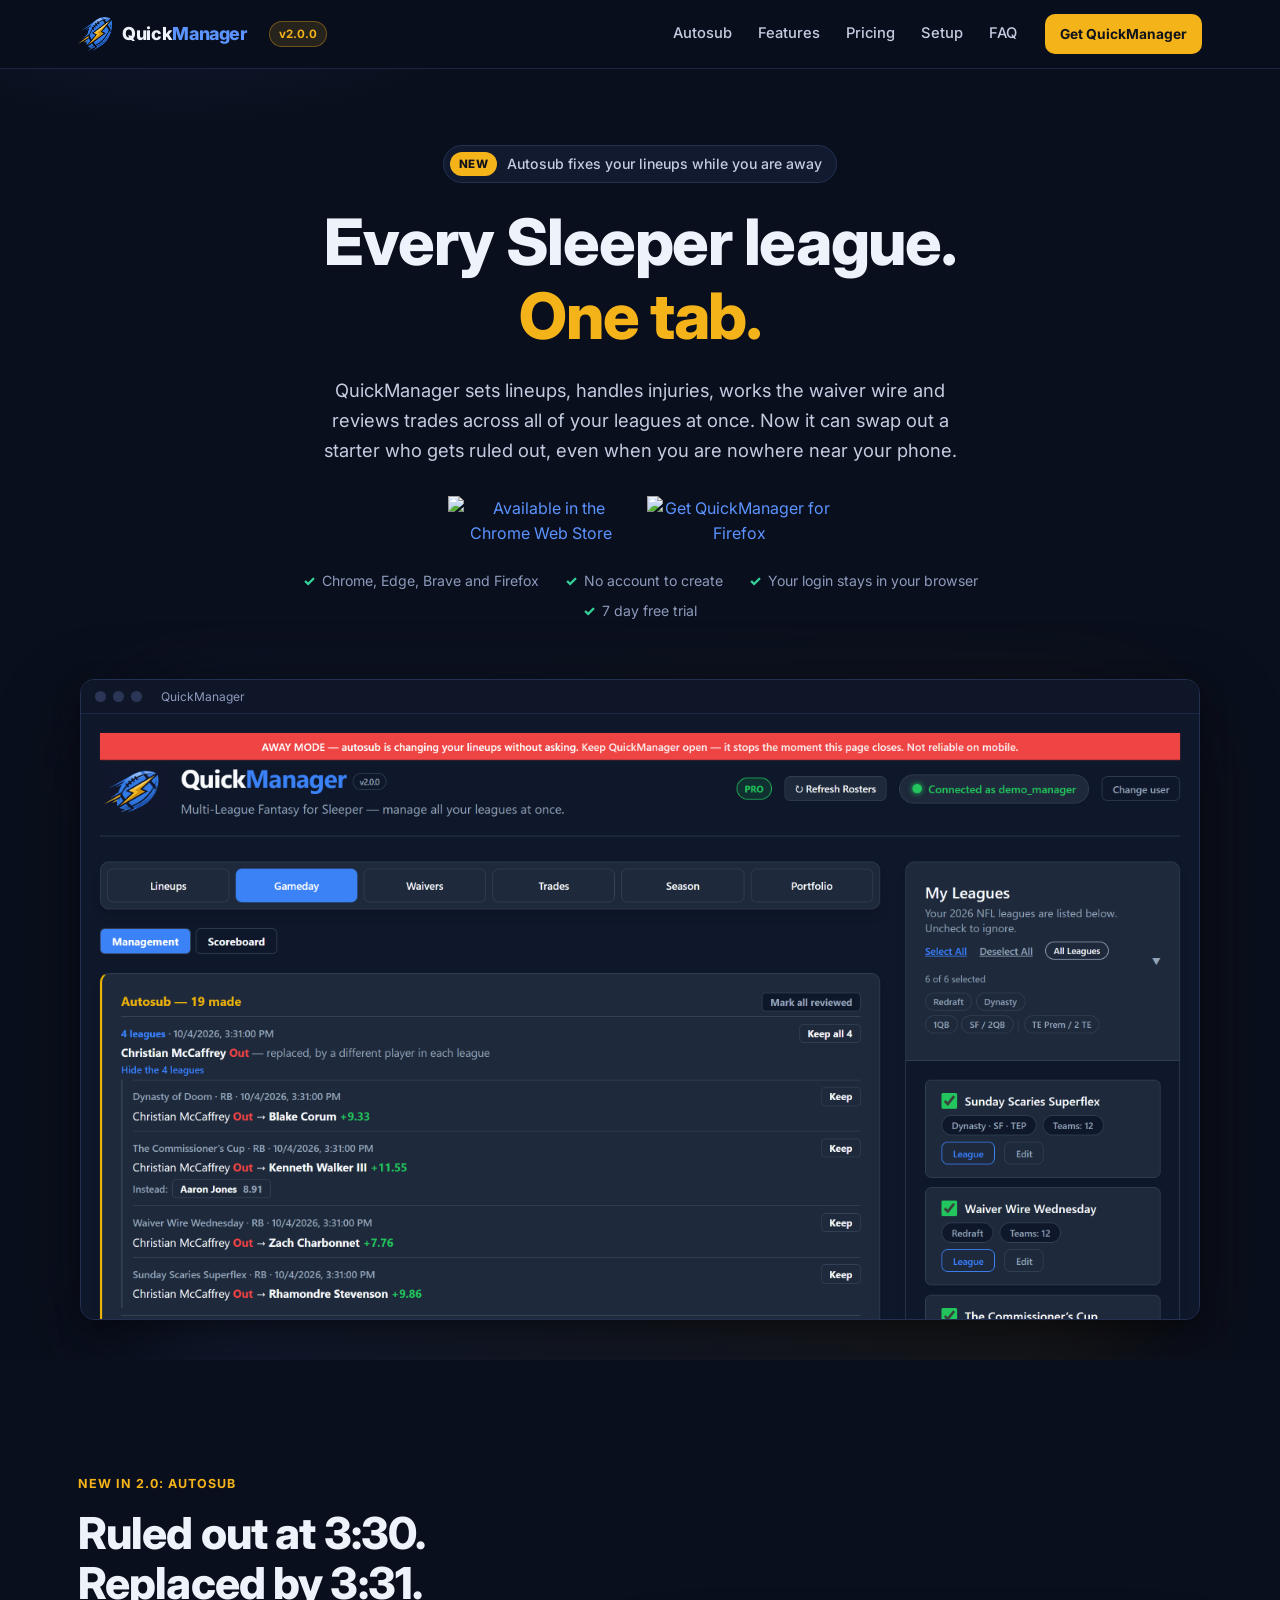
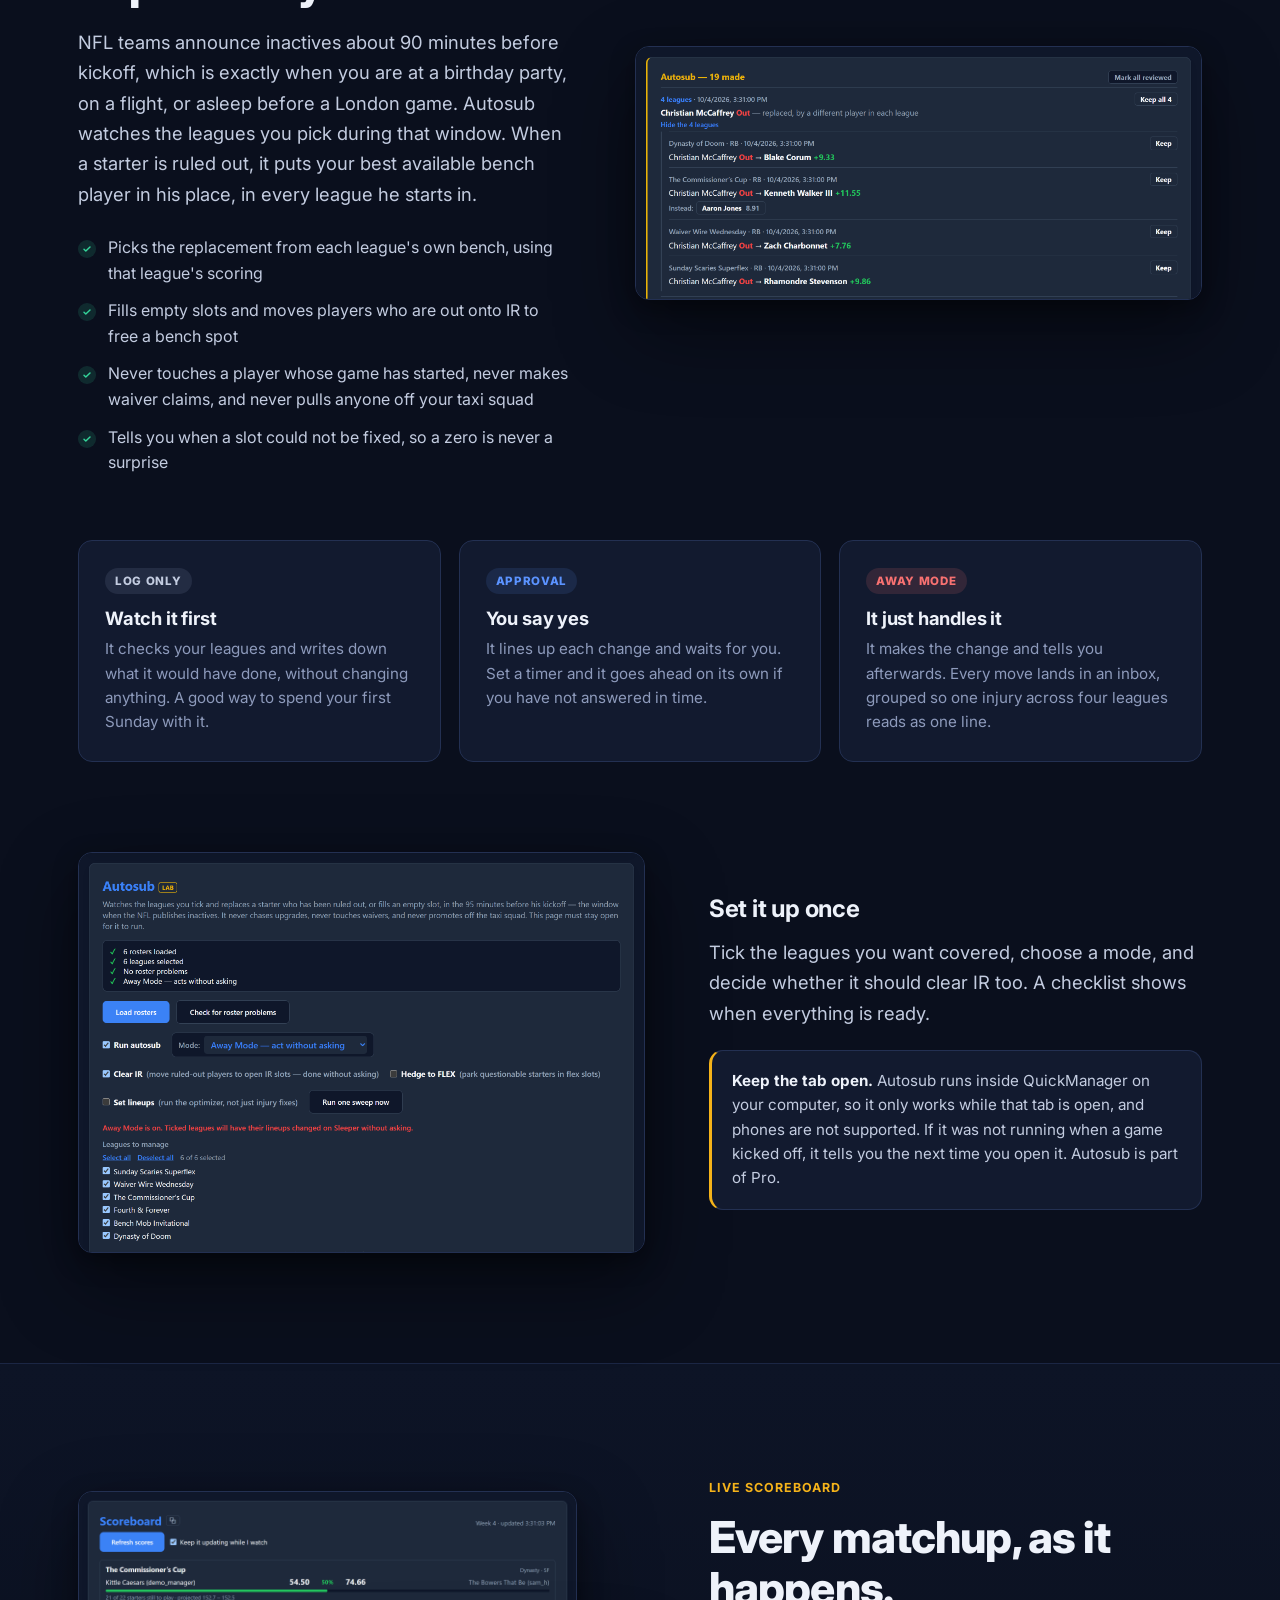
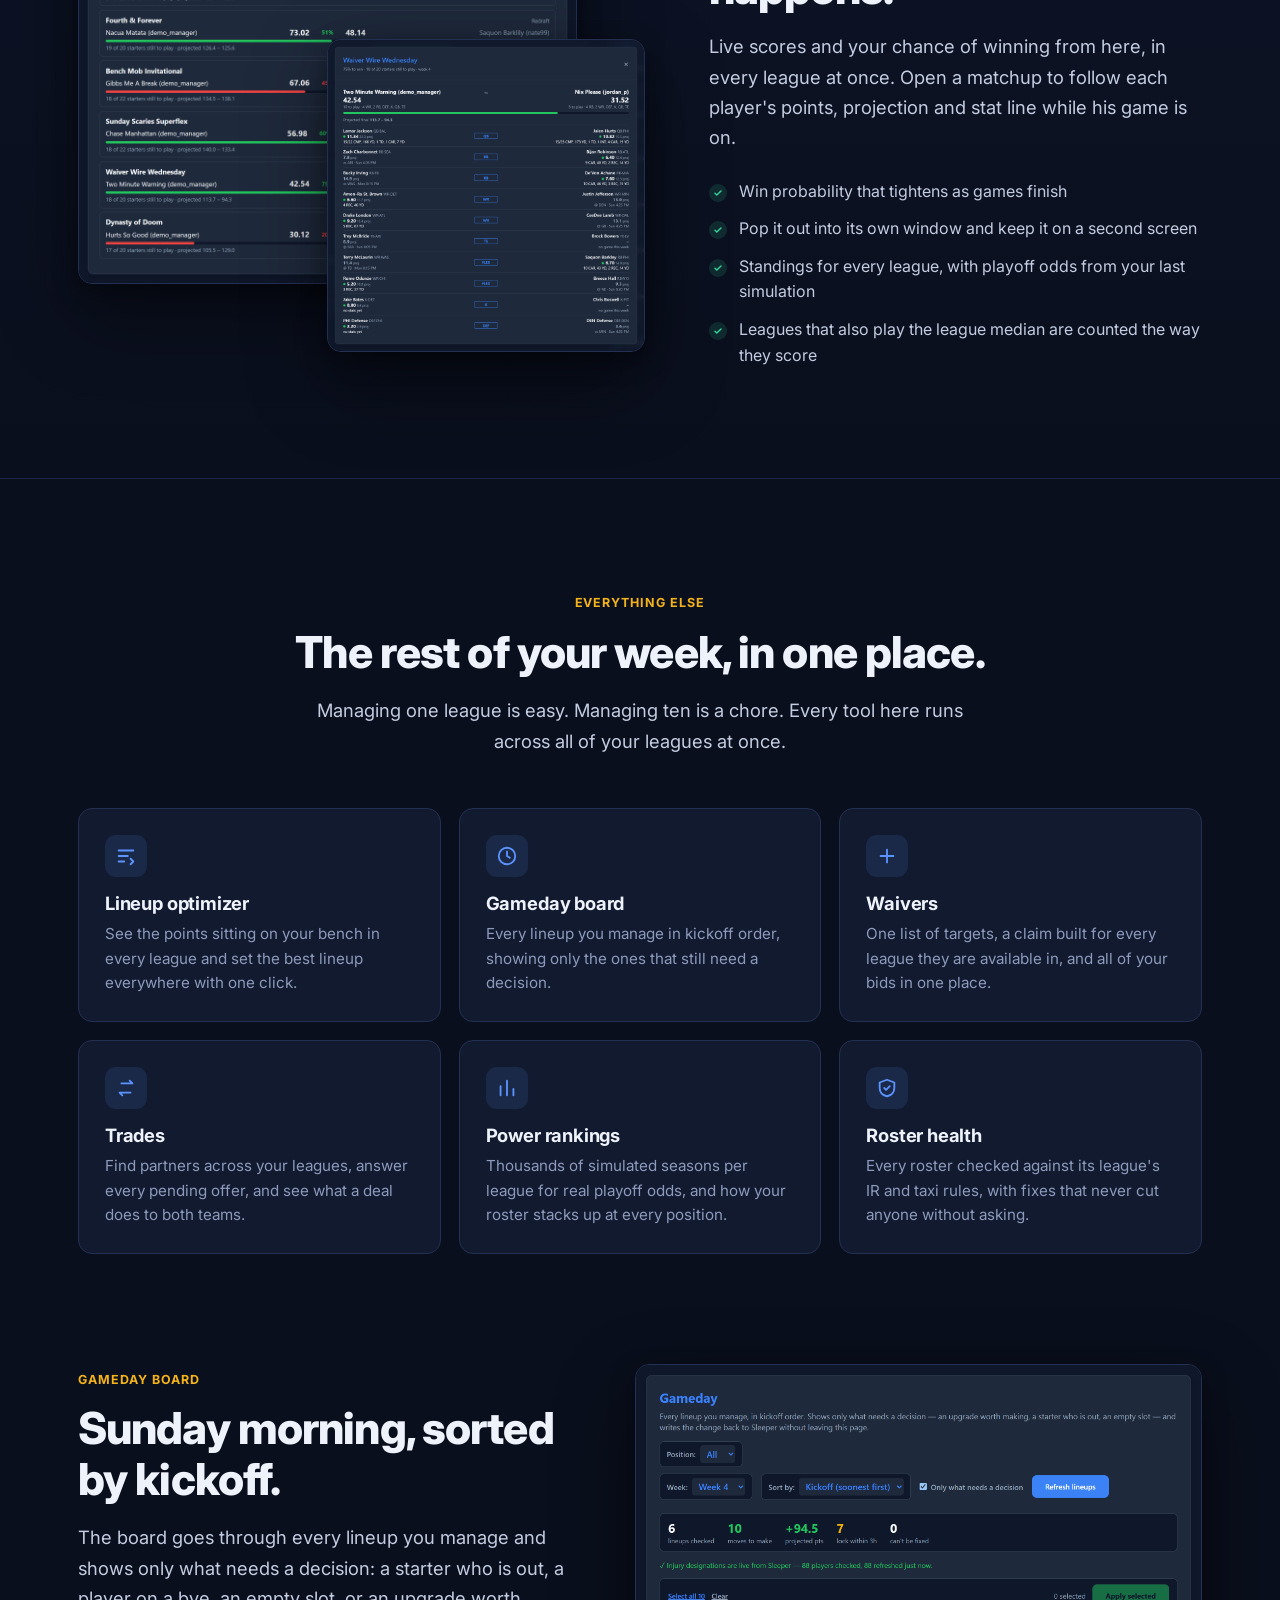
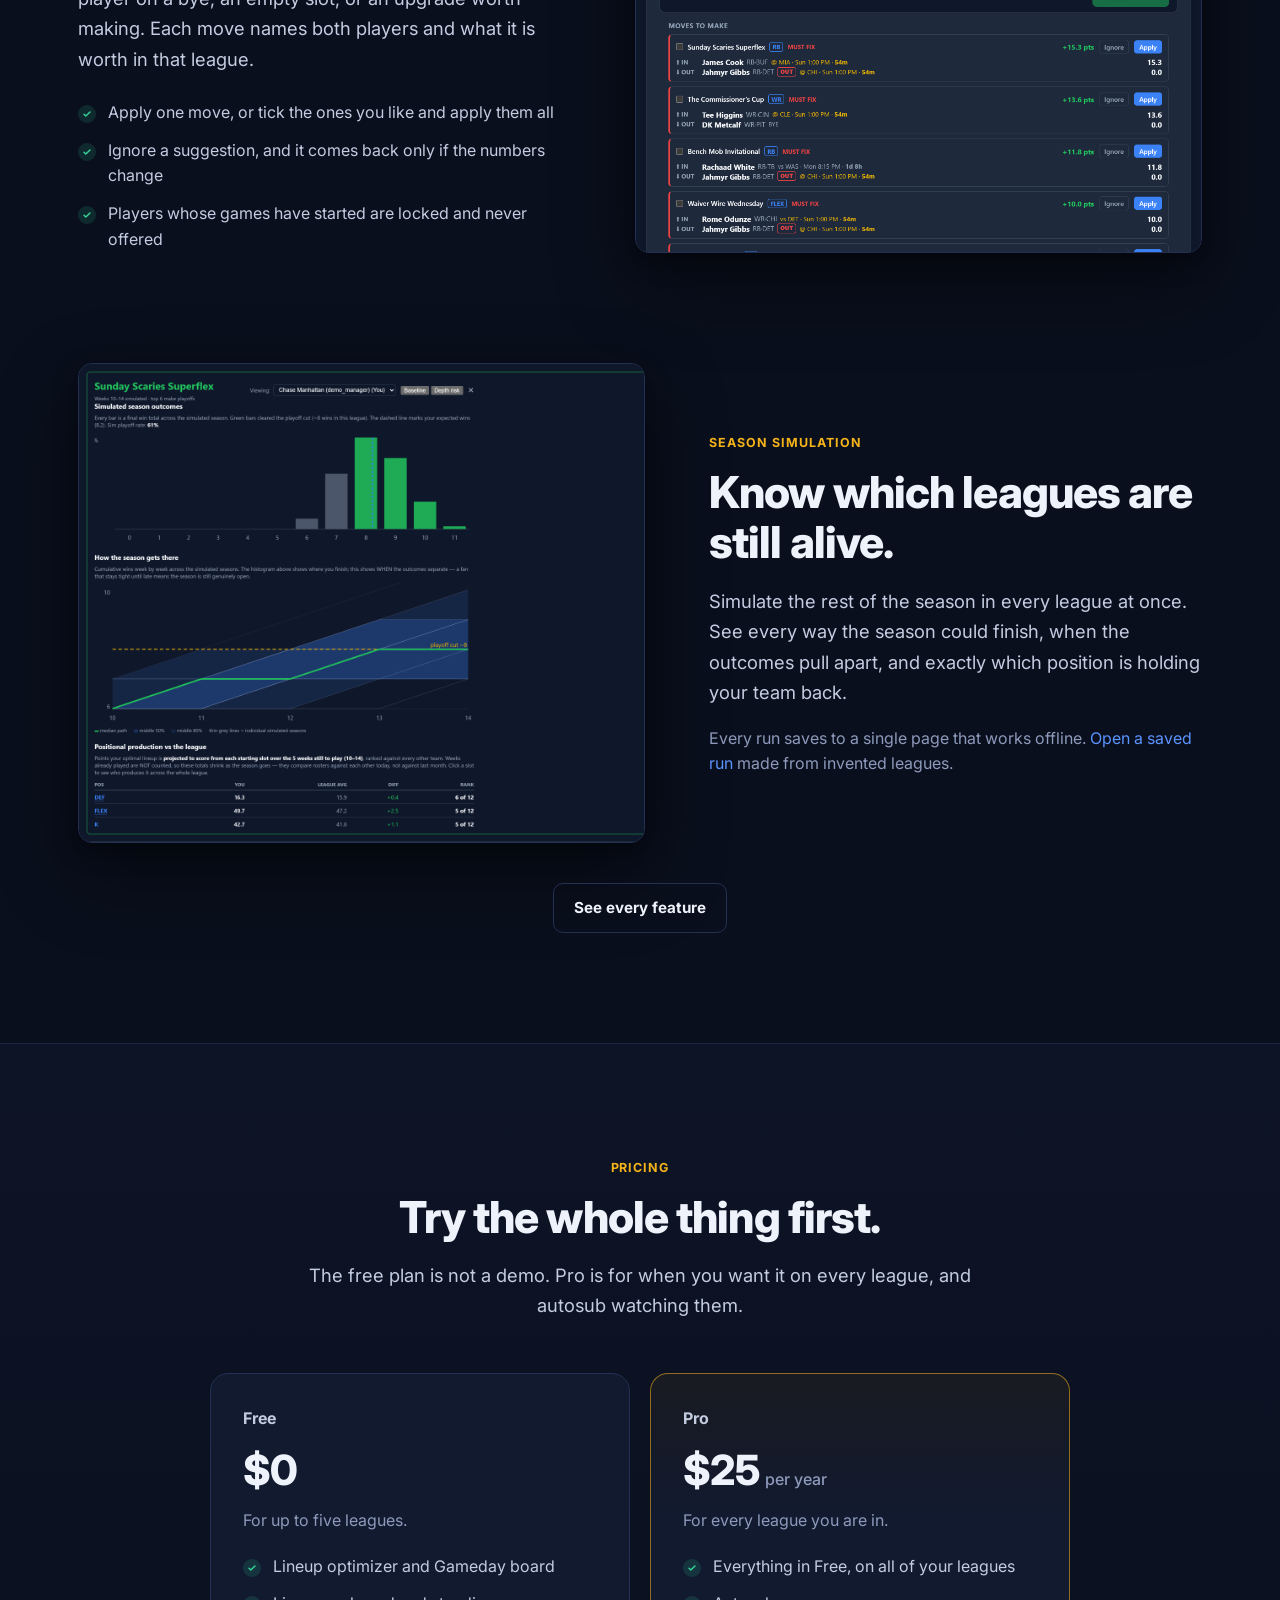
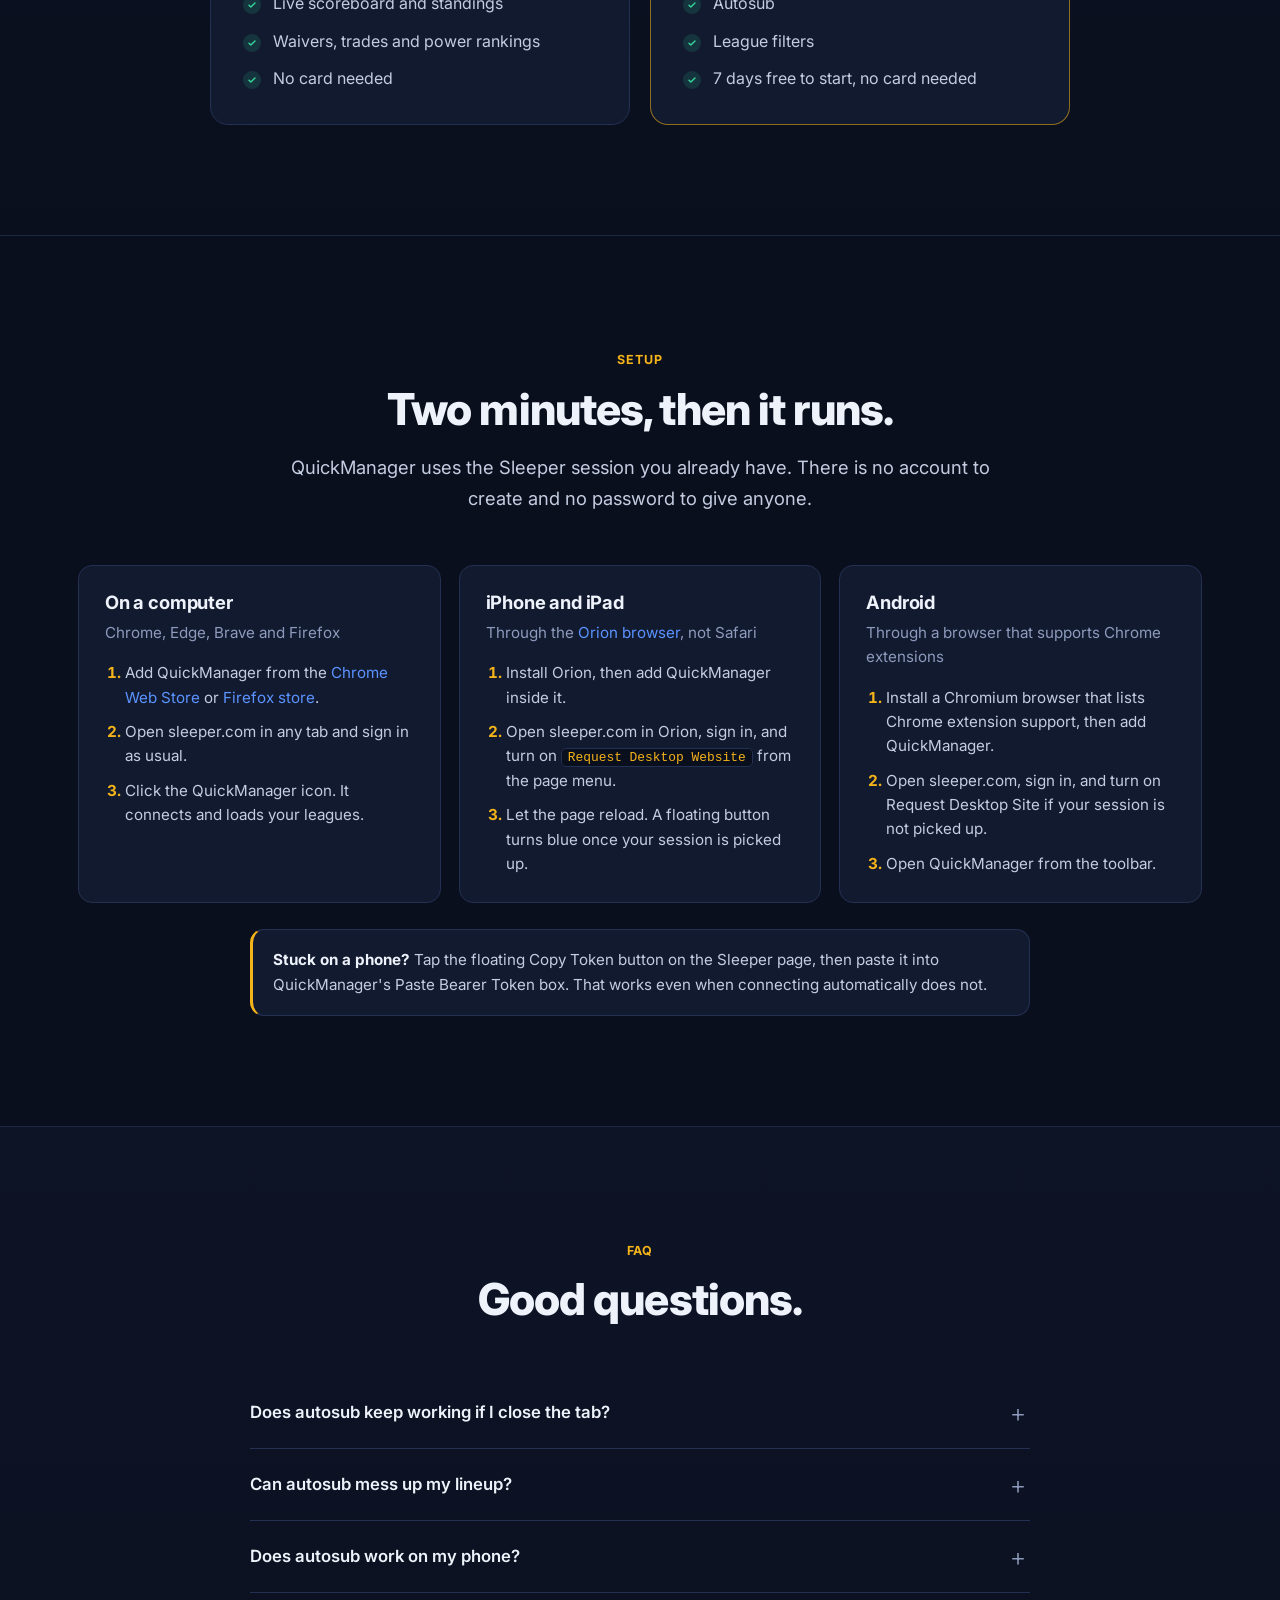
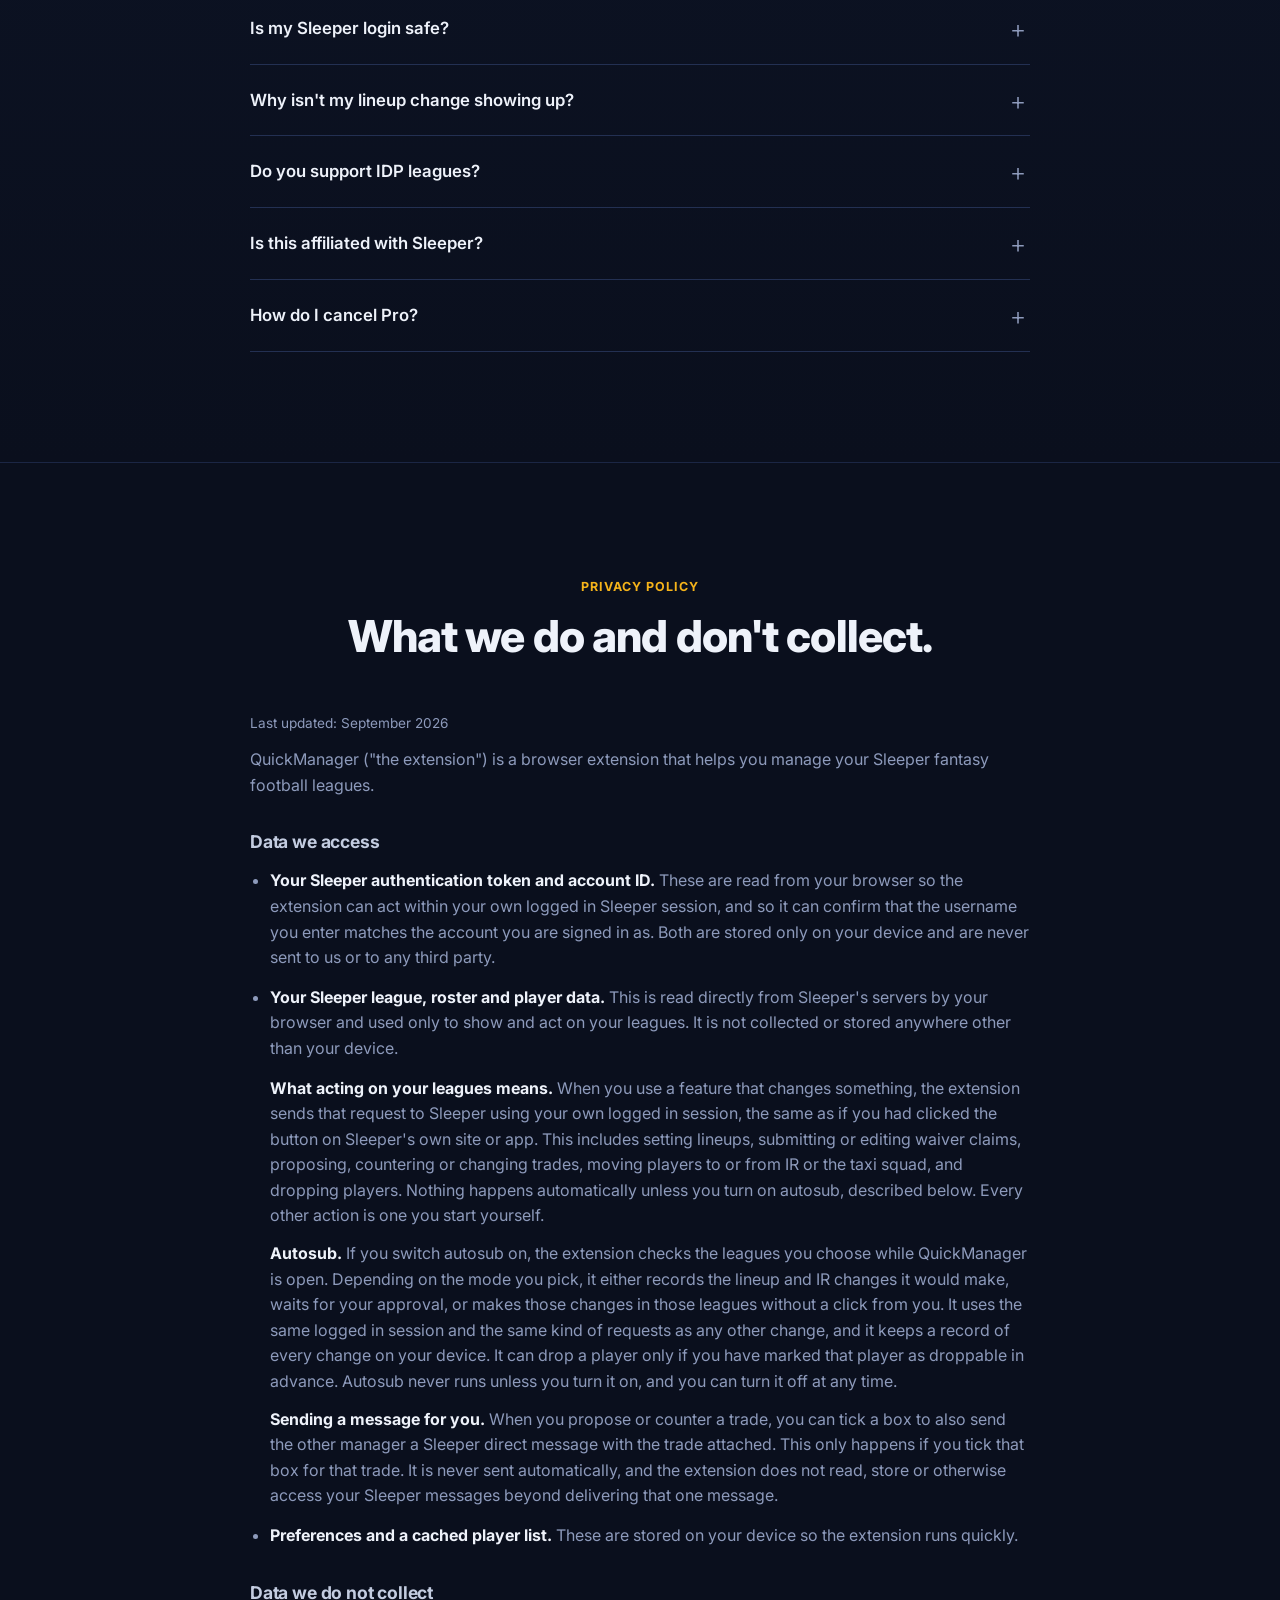
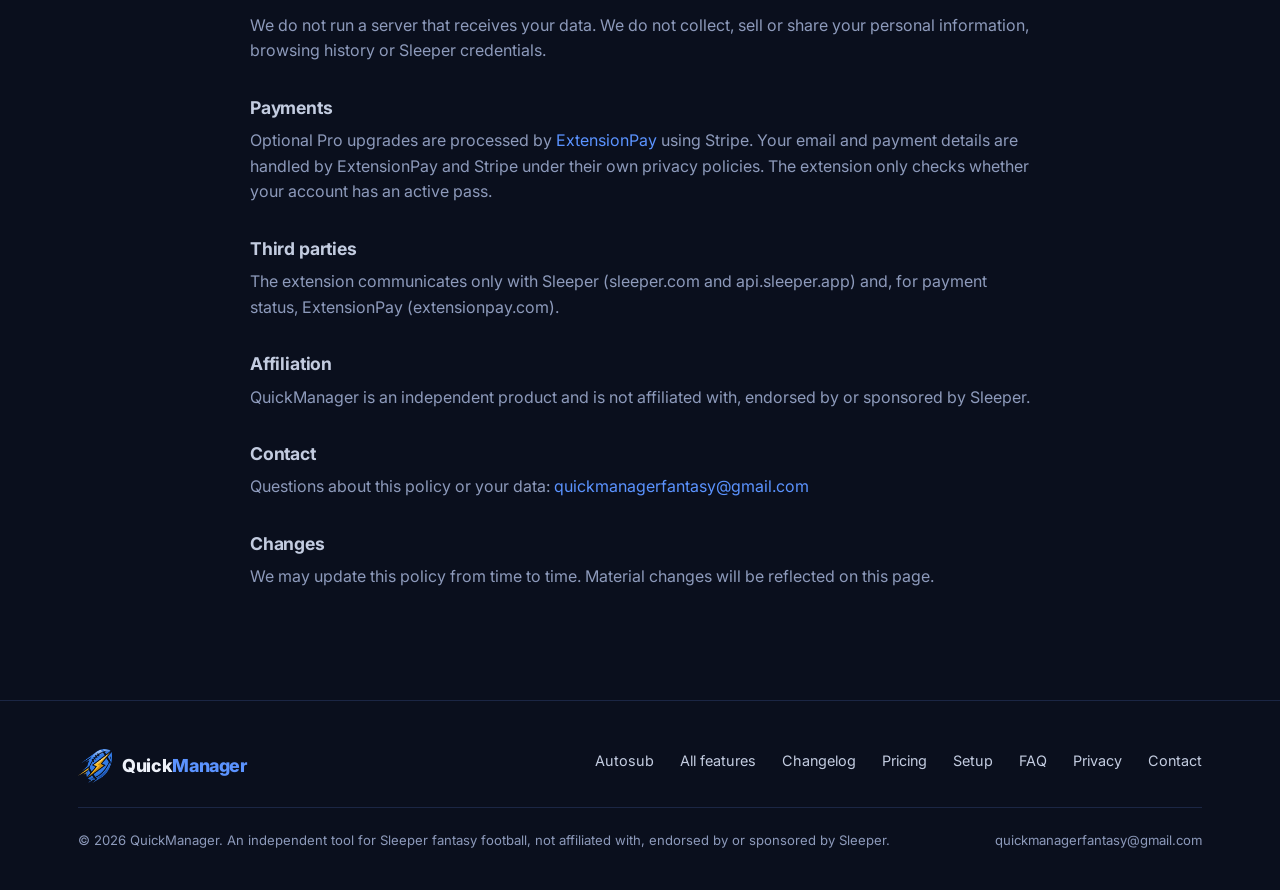
==== commit 70c0f190: "Website for QuickManager 2.0.0 Redesign built around autosub, a changelog page and version pill, a p" ====
--- a/index.html
+++ b/index.html
@@ -3,868 +3,379 @@
 <head>
 <meta charset="UTF-8">
 <meta name="viewport" content="width=device-width, initial-scale=1.0">
-<title>QuickManager — Multi-League Fantasy Tools for Sleeper</title>
-<meta name="description" content="Manage all your Sleeper fantasy football leagues at once: mass lineup optimizer, a gameday board that finds the lineups needing a fix before kickoff, season simulation and power rankings, waiver tools, and cross-league trades.">
+<title>QuickManager for Sleeper: every league, one tab</title>
+<meta name="description" content="Run all of your Sleeper fantasy football leagues from one tab. Autosub replaces ruled out starters before kickoff, plus a live scoreboard, lineup optimizer, waiver tools, trades and power rankings.">
 <link rel="icon" type="image/png" href="icons/icon32.png">
 <link rel="preconnect" href="https://fonts.googleapis.com">
 <link rel="preconnect" href="https://fonts.gstatic.com" crossorigin>
-<link href="https://fonts.googleapis.com/css2?family=Oswald:wght@500;600;700&family=Inter:wght@400;500;600;700&family=JetBrains+Mono:wght@500;600&display=swap" rel="stylesheet">
-<style>
-  :root {
-    --bg: #0b1120;
-    --bg-deep: #070b16;
-    --card: #141c30;
-    --card-alt: #182140;
-    --border: #263252;
-    --text: #f4f6fb;
-    --muted: #93a1c2;
-    --muted-dim: #5c6a8c;
-    --gold: #f5b31a;
-    --gold-dim: #caa244;
-    --blue: #5b93ff;
-    --green: #34d399;
-    --red: #f87171;
-    --max: 1120px;
-  }
-
-  * { box-sizing: border-box; }
-  html { scroll-behavior: smooth; }
-
-  body {
-    margin: 0;
-    background: var(--bg);
-    color: var(--text);
-    font-family: 'Inter', -apple-system, sans-serif;
-    line-height: 1.6;
-    -webkit-font-smoothing: antialiased;
-  }
-
-  h1, h2, h3, .display {
-    font-family: 'Oswald', sans-serif;
-    text-transform: uppercase;
-    letter-spacing: 0.01em;
-    font-weight: 600;
-    margin: 0;
-  }
-
-  a { color: var(--gold); }
-
-  .wrap { max-width: var(--max); margin: 0 auto; padding: 0 24px; }
-
-  /* ---------- NAV ---------- */
-  nav {
-    position: sticky; top: 0; z-index: 50;
-    background: rgba(11,17,32,0.88);
-    backdrop-filter: blur(10px);
-    border-bottom: 1px solid var(--border);
-  }
-  nav .wrap { display: flex; align-items: center; justify-content: space-between; height: 68px; }
-  .brand { display: flex; align-items: center; gap: 10px; text-decoration: none; }
-  .brand img { height: 34px; width: auto; display: block; }
-  .brand .word { font-family: 'Oswald', sans-serif; font-weight: 600; font-size: 1.15rem; color: var(--text); text-transform: none; letter-spacing: 0; }
-  .brand .word span { color: var(--blue); }
-  .navlinks { display: flex; gap: 28px; font-size: 0.92rem; }
-  .navlinks a { color: var(--muted); text-decoration: none; font-weight: 500; }
-  .navlinks a:hover { color: var(--text); }
-  @media (max-width: 640px) { .navlinks { display: none; } }
-
-  /* ---------- HERO ---------- */
-  .hero {
-    position: relative;
-    padding: 96px 0 64px;
-    overflow: hidden;
-    background:
-      radial-gradient(ellipse 700px 420px at 78% -8%, rgba(245,179,26,0.14), transparent 60%),
-      radial-gradient(ellipse 600px 400px at 5% 10%, rgba(91,147,255,0.10), transparent 60%);
-  }
-  .bolt-streak {
-    position: absolute; top: 0; right: -6%; height: 100%; width: 46%;
-    opacity: 0.5; pointer-events: none;
-  }
-  .hero-inner { position: relative; display: grid; grid-template-columns: 1.1fr 0.9fr; gap: 48px; align-items: center; }
-  @media (max-width: 900px) { .hero-inner { grid-template-columns: 1fr; } }
-
-  .eyebrow {
-    display: inline-flex; align-items: center; gap: 8px;
-    font-family: 'JetBrains Mono', monospace; font-size: 0.72rem; font-weight: 600;
-    letter-spacing: 0.12em; text-transform: uppercase; color: var(--gold);
-    background: rgba(245,179,26,0.09); border: 1px solid rgba(245,179,26,0.28);
-    padding: 6px 12px; border-radius: 999px; margin-bottom: 22px;
-  }
-  .eyebrow .dot { width: 6px; height: 6px; border-radius: 50%; background: var(--green); box-shadow: 0 0 0 3px rgba(52,211,153,0.18); }
-
-  .hero h1 { font-size: clamp(2.4rem, 5vw, 3.6rem); line-height: 1.04; }
-  .hero h1 .accent { color: var(--gold); }
-  .hero p.lede { font-family: 'Inter', sans-serif; text-transform: none; font-size: 1.14rem; color: var(--muted); max-width: 46ch; margin-top: 22px; font-weight: 400; letter-spacing: 0; }
-
-  .cta-row { display: flex; gap: 14px; margin-top: 34px; flex-wrap: wrap; }
-  /* Official store badges. Per each store's own branding guidelines: never the
-     primary element on the page (sits below the real CTA buttons, at native
-     size, unmodified), and kept a clear gap both from the CTA row above and
-     from the QuickManager logo elsewhere on the page. */
-  .store-badges { display: flex; align-items: center; gap: 20px; margin-top: 28px; flex-wrap: wrap; }
-  .store-badges img { display: block; height: 46px; width: auto; }
-  .store-badges a { opacity: 0.92; transition: opacity 0.15s ease; }
-  .store-badges a:hover { opacity: 1; }
-  .btn {
-    display: inline-flex; align-items: center; gap: 8px;
-    font-family: 'Inter', sans-serif; font-weight: 600; font-size: 0.95rem;
-    padding: 13px 22px; border-radius: 10px; text-decoration: none;
-    border: 1px solid transparent; transition: transform 0.12s ease, border-color 0.12s ease;
-  }
-  .btn:hover { transform: translateY(-1px); }
-  .btn-primary { background: var(--gold); color: #14100a; }
-  .btn-primary:hover { background: #ffc233; }
-  .btn-ghost { border-color: var(--border); color: var(--text); }
-  .btn-ghost:hover { border-color: var(--muted-dim); }
-
-  /* The "open a saved run" callout in the season-simulation tour row. */
-  .demo-callout {
-    margin-top: 22px; padding: 18px 20px;
-    border: 1px solid var(--border); border-left: 3px solid var(--blue);
-    border-radius: 10px; background: rgba(91,147,255,0.06);
-  }
-  .demo-callout p { margin: 0 0 14px; font-size: 0.94rem; color: var(--muted); }
-  .demo-callout p strong { color: var(--text); }
-  .demo-callout .btn { padding: 10px 18px; font-size: 0.9rem; }
-  .demo-note { display: block; margin-top: 10px; font-size: 0.8rem; color: var(--muted-dim); }
-
-  .hero-card {
-    background: linear-gradient(180deg, var(--card), var(--card-alt));
-    border: 1px solid var(--border);
-    border-radius: 16px;
-    padding: 26px;
-    box-shadow: 0 20px 60px rgba(0,0,0,0.35);
-  }
-  .hero-card .row { display: flex; justify-content: space-between; align-items: center; padding: 11px 0; border-bottom: 1px solid var(--border); font-size: 0.92rem; }
-  .hero-card .row:last-child { border-bottom: none; }
-  .hero-card .row .k { color: var(--muted); font-weight: 500; }
-  .hero-card .row .v { font-family: 'JetBrains Mono', monospace; font-weight: 600; color: var(--text); }
-  .hero-card .v.green { color: var(--green); }
-  .hero-card .v.gold { color: var(--gold); }
-
-  /* ---------- SCOREBOARD TICKER (signature element) ---------- */
-  .ticker {
-    background: var(--bg-deep);
-    border-top: 1px solid var(--border);
-    border-bottom: 1px solid var(--border);
-    overflow: hidden;
-    position: relative;
-  }
-  .ticker::before, .ticker::after {
-    content: ""; position: absolute; top: 0; bottom: 0; width: 60px; z-index: 2;
-  }
-  .ticker::before { left: 0; background: linear-gradient(90deg, var(--bg-deep), transparent); }
-  .ticker::after { right: 0; background: linear-gradient(270deg, var(--bg-deep), transparent); }
-  .ticker-track {
-    display: flex; gap: 64px; white-space: nowrap;
-    animation: scroll-left 26s linear infinite;
-    padding: 16px 0;
-    width: max-content;
-  }
-  .ticker-item {
-    font-family: 'JetBrains Mono', monospace; font-size: 0.82rem; font-weight: 600;
-    color: var(--muted); letter-spacing: 0.03em; display: flex; align-items: center; gap: 10px;
-  }
-  .ticker-item b { color: var(--gold); font-size: 0.9rem; }
-  .ticker-item .sep { color: var(--muted-dim); }
-  @keyframes scroll-left { from { transform: translateX(0); } to { transform: translateX(-50%); } }
-  @media (prefers-reduced-motion: reduce) { .ticker-track { animation: none; } }
-
-  /* ---------- SECTIONS ---------- */
-  section { padding: 88px 0; }
-  .section-head { max-width: 640px; margin-bottom: 48px; }
-  .kicker {
-    font-family: 'JetBrains Mono', monospace; font-size: 0.75rem; font-weight: 600;
-    letter-spacing: 0.14em; text-transform: uppercase; color: var(--blue); margin-bottom: 14px; display: block;
-  }
-  .section-head h2 { font-size: clamp(1.7rem, 3.4vw, 2.3rem); }
-  .section-head p { font-family: 'Inter', sans-serif; text-transform: none; color: var(--muted); font-size: 1.03rem; margin-top: 14px; letter-spacing: 0; font-weight: 400; }
-
-  /* Bolt-shaped divider between sections */
-  .bolt-divider {
-    height: 46px; width: 100%;
-    background: var(--bg);
-  }
-  .bolt-divider svg { display: block; width: 100%; height: 100%; }
-
-  /* Feature cards */
-  .features-grid { display: grid; grid-template-columns: repeat(2, 1fr); gap: 22px; }
-  @media (max-width: 860px) { .features-grid { grid-template-columns: 1fr; } }
-  .feature-card {
-    background: var(--card); border: 1px solid var(--border); border-radius: 14px;
-    padding: 28px; position: relative; overflow: hidden;
-  }
-  .feature-card .num {
-    font-family: 'JetBrains Mono', monospace; font-size: 0.78rem; font-weight: 600;
-    color: var(--muted-dim); margin-bottom: 18px; display: block;
-  }
-  .feature-card h3 { font-size: 1.2rem; margin-bottom: 12px; color: var(--text); }
-  .feature-card p { font-family: 'Inter', sans-serif; text-transform: none; color: var(--muted); font-size: 0.95rem; font-weight: 400; letter-spacing: 0; margin: 0; }
-  .feature-card.gold-edge { border-top: 2px solid var(--gold); }
-  .feature-card.blue-edge { border-top: 2px solid var(--blue); }
-  .feature-card.green-edge { border-top: 2px solid var(--green); }
-
-  /* Free vs Pro */
-  .plans-grid { display: grid; grid-template-columns: 1fr 1fr; gap: 22px; }
-  @media (max-width: 760px) { .plans-grid { grid-template-columns: 1fr; } }
-  .plan-card { background: var(--card); border: 1px solid var(--border); border-radius: 14px; padding: 30px; }
-  .plan-card.pro { background: linear-gradient(180deg, rgba(245,179,26,0.07), var(--card) 40%); border-color: rgba(245,179,26,0.35); }
-  .plan-name { font-family: 'JetBrains Mono', monospace; font-size: 0.78rem; letter-spacing: 0.1em; text-transform: uppercase; color: var(--muted); margin-bottom: 8px; }
-  .plan-card.pro .plan-name { color: var(--gold); }
-  .plan-price { font-family: 'Oswald', sans-serif; font-size: 2.1rem; font-weight: 600; margin-bottom: 4px; }
-  .plan-price sub { font-family: 'Inter', sans-serif; text-transform: none; font-size: 0.9rem; color: var(--muted); font-weight: 500; }
-  .plan-list { list-style: none; padding: 0; margin: 22px 0 0; display: flex; flex-direction: column; gap: 11px; }
-  .plan-list li { font-size: 0.93rem; color: var(--muted); display: flex; gap: 10px; align-items: flex-start; }
-  .plan-list li::before { content: "✓"; color: var(--green); font-weight: 700; flex-shrink: 0; }
-  .plan-card.pro .plan-list li::before { color: var(--gold); }
-
-  /* Setup steps */
-  .setup-tabs { display: flex; gap: 10px; margin-bottom: 28px; flex-wrap: wrap; }
-  .setup-tab {
-    font-family: 'JetBrains Mono', monospace; font-size: 0.78rem; font-weight: 600;
-    padding: 9px 16px; border-radius: 8px; border: 1px solid var(--border); color: var(--muted);
-    letter-spacing: 0.04em; text-transform: uppercase;
-  }
-  .setup-tab.active { color: var(--bg); background: var(--blue); border-color: var(--blue); }
-
-  .steps { counter-reset: step; display: flex; flex-direction: column; gap: 0; }
-  .step {
-    counter-increment: step; display: grid; grid-template-columns: 44px 1fr; gap: 18px;
-    padding: 20px 0; border-bottom: 1px solid var(--border);
-  }
-  .step:last-child { border-bottom: none; }
-  .step::before {
-    content: counter(step);
-    font-family: 'JetBrains Mono', monospace; font-weight: 600; font-size: 0.95rem;
-    width: 34px; height: 34px; border-radius: 50%; border: 1px solid var(--border);
-    display: flex; align-items: center; justify-content: center; color: var(--blue);
-  }
-  .step h4 { font-family: 'Inter', sans-serif; text-transform: none; font-size: 1rem; font-weight: 600; letter-spacing: 0; margin: 0 0 4px; color: var(--text); }
-  .step p { margin: 0; color: var(--muted); font-size: 0.93rem; }
-  .step code { font-family: 'JetBrains Mono', monospace; background: var(--card-alt); border: 1px solid var(--border); padding: 1px 7px; border-radius: 5px; font-size: 0.85em; color: var(--gold); }
-
-  .callout {
-    background: var(--card-alt); border: 1px solid var(--border); border-left: 3px solid var(--gold);
-    border-radius: 10px; padding: 18px 20px; margin-top: 26px; font-size: 0.92rem; color: var(--muted);
-  }
-  .callout strong { color: var(--text); }
-
-  /* FAQ */
-  .faq-item { border-bottom: 1px solid var(--border); padding: 22px 0; }
-  .faq-item:first-child { padding-top: 0; }
-  .faq-item h4 { font-family: 'Inter', sans-serif; text-transform: none; font-size: 1rem; font-weight: 600; letter-spacing: 0; color: var(--text); margin: 0 0 8px; }
-  .faq-item p { margin: 0; color: var(--muted); font-size: 0.94rem; }
-
-  /* Privacy */
-  .privacy-block { background: var(--card); border: 1px solid var(--border); border-radius: 14px; padding: 32px; }
-  .privacy-block h3 { font-family: 'Inter', sans-serif; text-transform: none; font-size: 1.05rem; font-weight: 600; letter-spacing: 0; color: var(--text); margin: 26px 0 10px; }
-  .privacy-block h3:first-child { margin-top: 0; }
-  .privacy-block p, .privacy-block li { color: var(--muted); font-size: 0.93rem; }
-  .privacy-block ul { padding-left: 20px; margin: 8px 0; }
-  .privacy-block .updated { font-family: 'JetBrains Mono', monospace; font-size: 0.75rem; color: var(--muted-dim); text-transform: uppercase; letter-spacing: 0.06em; }
-
-  /* Footer */
-  footer { border-top: 1px solid var(--border); padding: 48px 0 36px; background: var(--bg-deep); }
-  .footer-grid { display: flex; justify-content: space-between; align-items: flex-start; flex-wrap: wrap; gap: 24px; }
-  .footer-brand { display: flex; align-items: center; gap: 10px; }
-  .footer-brand img { height: 26px; }
-  .footer-brand span { font-family: 'Oswald', sans-serif; font-weight: 600; font-size: 1rem; text-transform: none; letter-spacing: 0; }
-  .footer-note { color: var(--muted-dim); font-size: 0.82rem; max-width: 440px; margin-top: 12px; }
-  .footer-links { display: flex; gap: 22px; flex-wrap: wrap; }
-  .footer-links a { color: var(--muted); text-decoration: none; font-size: 0.88rem; font-weight: 500; }
-  .footer-links a:hover { color: var(--text); }
-  .footer-bottom { margin-top: 32px; padding-top: 24px; border-top: 1px solid var(--border); font-size: 0.8rem; color: var(--muted-dim); display: flex; justify-content: space-between; flex-wrap: wrap; gap: 10px; }
-
-  /* What's New / Coming Soon */
-  .soon-badge {
-    display: inline-flex; align-items: center; gap: 8px;
-    font-family: 'JetBrains Mono', monospace; font-size: 0.72rem; font-weight: 600;
-    letter-spacing: 0.12em; text-transform: uppercase; color: var(--blue);
-    background: rgba(91,147,255,0.09); border: 1px solid rgba(91,147,255,0.28);
-    padding: 6px 12px; border-radius: 999px; margin-bottom: 22px;
-  }
-  .soon-badge .dot { width: 6px; height: 6px; border-radius: 50%; background: var(--blue); box-shadow: 0 0 0 3px rgba(91,147,255,0.18); }
-  .whats-new-grid { display: grid; grid-template-columns: repeat(3, 1fr); gap: 22px; }
-  @media (max-width: 860px) { .whats-new-grid { grid-template-columns: 1fr; } }
-  .whatsnew-card {
-    background: var(--card); border: 1px solid var(--border); border-radius: 14px;
-    padding: 26px; position: relative;
-  }
-  .whatsnew-card .tag {
-    font-family: 'JetBrains Mono', monospace; font-size: 0.7rem; font-weight: 600;
-    letter-spacing: 0.08em; text-transform: uppercase; color: var(--blue);
-    margin-bottom: 14px; display: block;
-  }
-  .whatsnew-card h3 { font-size: 1.08rem; margin-bottom: 10px; color: var(--text); }
-  .whatsnew-card p { font-family: 'Inter', sans-serif; text-transform: none; color: var(--muted); font-size: 0.92rem; font-weight: 400; letter-spacing: 0; margin: 0; }
-
-  /* ---------- PRODUCT SCREENSHOTS ---------- */
-  .shot-frame {
-    background: linear-gradient(180deg, var(--card), var(--card-alt));
-    border: 1px solid var(--border);
-    border-radius: 14px;
-    padding: 10px;
-    box-shadow: 0 20px 60px rgba(0,0,0,0.35);
-  }
-  .shot-frame img { display: block; width: 100%; height: auto; border-radius: 8px; border: 1px solid var(--border); }
-
-  .tour-row {
-    display: flex; align-items: center; gap: 52px;
-    padding: 52px 0; border-bottom: 1px solid var(--border); flex-wrap: wrap;
-  }
-  .tour-row:last-child { border-bottom: none; }
-  .tour-row.reverse { flex-direction: row-reverse; }
-  .tour-text { flex: 1 1 360px; }
-  .tour-shot { flex: 1 1 440px; min-width: 0; }
-  .tour-text .kicker { margin-bottom: 12px; }
-  .tour-text h3 { font-size: 1.35rem; margin-bottom: 12px; color: var(--text); }
-  .tour-text p { font-family: 'Inter', sans-serif; text-transform: none; letter-spacing: 0; color: var(--muted); font-size: 0.98rem; font-weight: 400; margin: 0 0 16px; }
-  .tour-points { list-style: none; padding: 0; margin: 0; display: flex; flex-direction: column; gap: 9px; }
-  .tour-points li { font-size: 0.9rem; color: var(--muted); display: flex; gap: 9px; align-items: flex-start; }
-  .tour-points li::before { content: "✓"; color: var(--green); font-weight: 700; flex-shrink: 0; }
-  @media (max-width: 800px) { .tour-row, .tour-row.reverse { flex-direction: column; } }
-
-  ::selection { background: rgba(245,179,26,0.3); }
-  :focus-visible { outline: 2px solid var(--blue); outline-offset: 2px; }
-</style>
+<link href="https://fonts.googleapis.com/css2?family=Inter:wght@400;500;600;700;800&family=JetBrains+Mono:wght@500&display=swap" rel="stylesheet">
+<link rel="stylesheet" href="assets/site.css">
 </head>
 <body>
 
-<nav>
-  <div class="wrap">
-    <a href="#top" class="brand">
-      <img src="icons/logo_mark.png" alt="QuickManager">
-      <span class="word">Quick<span>Manager</span></span>
-    </a>
-    <div class="navlinks">
+<nav class="nav">
+  <div class="wrap">
+    <a href="#top" class="brand"><img src="icons/logo_mark.png" alt=""><span>Quick<b>Manager</b></span></a>
+    <a href="changelog.html" class="ver-pill" data-qm-version title="See what changed in each version">v2.0.0</a>
+    <div class="nav-links">
+      <a href="#autosub">Autosub</a>
       <a href="#features">Features</a>
-      <a href="#tour">Screenshots</a>
+      <a href="#pricing">Pricing</a>
+      <a href="#setup">Setup</a>
+      <a href="#faq">FAQ</a>
+    </div>
+    <a href="#get" class="btn btn-gold btn-sm">Get QuickManager</a>
+  </div>
+</nav>
+
+<header id="top" class="hero">
+  <div class="wrap">
+    <div class="hero-copy">
+      <a href="#autosub" class="new-pill"><span>NEW</span> Autosub fixes your lineups while you are away</a>
+      <h1>Every Sleeper league.<br><span class="accent">One tab.</span></h1>
+      <p class="lede">QuickManager sets lineups, handles injuries, works the waiver wire and reviews trades across all of your leagues at once. Now it can swap out a starter who gets ruled out, even when you are nowhere near your phone.</p>
+      <div id="get" class="store-row">
+        <a href="https://chromewebstore.google.com/detail/quickmanager-fantasy-for/maocponhaeapmbgcjdpofjgfabogjibi?utm_source=qm_website" target="_blank" rel="noopener" aria-label="Available in the Chrome Web Store">
+          <img src="https://developer.chrome.com/static/docs/webstore/branding/image/206x58-chrome-web-bcb82d15b2486.png" alt="Available in the Chrome Web Store" width="185" height="52">
+        </a>
+        <a href="https://addons.mozilla.org/en-US/firefox/addon/quickmanager-for-sleeper/?utm_source=qm_website" target="_blank" rel="noopener" aria-label="Get QuickManager for Firefox">
+          <img src="https://blog.mozilla.org/addons/files/2020/04/get-the-addon-fx-apr-2020.svg" alt="Get QuickManager for Firefox" width="185" height="52">
+        </a>
+      </div>
+      <div class="trust">
+        <span>Chrome, Edge, Brave and Firefox</span>
+        <span>No account to create</span>
+        <span>Your login stays in your browser</span>
+        <span>7 day free trial</span>
+      </div>
+    </div>
+    <div class="hero-shot glow">
+      <div class="frame">
+        <div class="bar"><i></i><i></i><i></i><em>QuickManager</em></div>
+        <img src="screenshots/autosub-hero.png" width="2848" height="1542" alt="QuickManager with Away Mode on. The autosub inbox shows Christian McCaffrey ruled out at 3:31 PM and replaced by a different player in each of four leagues.">
+      </div>
+    </div>
+  </div>
+</header>
+
+<section id="autosub" class="section">
+  <div class="wrap">
+    <div class="split">
+      <div>
+        <span class="eyebrow">New in 2.0: Autosub</span>
+        <h2>Ruled out at 3:30.<br>Replaced by 3:31.</h2>
+        <p class="lede">NFL teams announce inactives about 90 minutes before kickoff, which is exactly when you are at a birthday party, on a flight, or asleep before a London game. Autosub watches the leagues you pick during that window. When a starter is ruled out, it puts your best available bench player in his place, in every league he starts in.</p>
+        <ul class="ticks">
+          <li>Picks the replacement from each league's own bench, using that league's scoring</li>
+          <li>Fills empty slots and moves players who are out onto IR to free a bench spot</li>
+          <li>Never touches a player whose game has started, never makes waiver claims, and never pulls anyone off your taxi squad</li>
+          <li>Tells you when a slot could not be fixed, so a zero is never a surprise</li>
+        </ul>
+      </div>
+      <div class="frame">
+        <img src="screenshots/autosub-inbox.png" width="2060" height="918" alt="The autosub inbox: Christian McCaffrey, out, replaced by Kenneth Walker III, Blake Corum, Rhamondre Stevenson and Zach Charbonnet in four different leagues." loading="lazy">
+      </div>
+    </div>
+
+    <div class="modes">
+      <div class="mode">
+        <span class="tag tag-grey">Log only</span>
+        <h3>Watch it first</h3>
+        <p>It checks your leagues and writes down what it would have done, without changing anything. A good way to spend your first Sunday with it.</p>
+      </div>
+      <div class="mode">
+        <span class="tag tag-blue">Approval</span>
+        <h3>You say yes</h3>
+        <p>It lines up each change and waits for you. Set a timer and it goes ahead on its own if you have not answered in time.</p>
+      </div>
+      <div class="mode">
+        <span class="tag tag-red">Away Mode</span>
+        <h3>It just handles it</h3>
+        <p>It makes the change and tells you afterwards. Every move lands in an inbox, grouped so one injury across four leagues reads as one line.</p>
+      </div>
+    </div>
+
+    <div class="split flip" style="margin-top: 90px;">
+      <div>
+        <h3 style="font-size: 1.5rem;">Set it up once</h3>
+        <p class="lede" style="margin-top: 14px;">Tick the leagues you want covered, choose a mode, and decide whether it should clear IR too. A checklist shows when everything is ready.</p>
+        <div class="callout"><strong>Keep the tab open.</strong> Autosub runs inside QuickManager on your computer, so it only works while that tab is open, and phones are not supported. If it was not running when a game kicked off, it tells you the next time you open it. Autosub is part of Pro.</div>
+      </div>
+      <div class="frame">
+        <img src="screenshots/autosub-controls.png" width="2060" height="1458" alt="Autosub settings: a checklist with six rosters loaded and six leagues selected, Away Mode chosen, Clear IR switched on, and the list of leagues it manages." loading="lazy">
+      </div>
+    </div>
+  </div>
+</section>
+
+<section id="scoreboard" class="section tint">
+  <div class="wrap">
+    <div class="split flip">
+      <div>
+        <span class="eyebrow">Live scoreboard</span>
+        <h2>Every matchup, as it happens.</h2>
+        <p class="lede">Live scores and your chance of winning from here, in every league at once. Open a matchup to follow each player's points, projection and stat line while his game is on.</p>
+        <ul class="ticks">
+          <li>Win probability that tightens as games finish</li>
+          <li>Pop it out into its own window and keep it on a second screen</li>
+          <li>Standings for every league, with playoff odds from your last simulation</li>
+          <li>Leagues that also play the league median are counted the way they score</li>
+        </ul>
+      </div>
+      <div class="stack">
+        <div class="frame back"><img src="screenshots/scoreboard-live.png" width="2060" height="1620" alt="The live scoreboard with win probability bars for six matchups." loading="lazy"></div>
+        <div class="frame front"><img src="screenshots/matchup-live.png" width="1880" height="1852" alt="One matchup player by player, with live points, projections and stat lines." loading="lazy"></div>
+      </div>
+    </div>
+  </div>
+</section>
+
+<section id="features" class="section">
+  <div class="wrap">
+    <div class="head center">
+      <span class="eyebrow">Everything else</span>
+      <h2>The rest of your week, in one place.</h2>
+      <p class="lede">Managing one league is easy. Managing ten is a chore. Every tool here runs across all of your leagues at once.</p>
+    </div>
+    <div class="grid">
+      <a class="card" href="features.html#lineups">
+        <div class="ico"><svg viewBox="0 0 24 24" fill="none" stroke="currentColor" stroke-width="2" stroke-linecap="round" stroke-linejoin="round"><path d="M4 6h16M4 12h10M4 18h6"/><path d="M17 15l3 3-3 3"/></svg></div>
+        <h3>Lineup optimizer</h3>
+        <p>See the points sitting on your bench in every league and set the best lineup everywhere with one click.</p>
+      </a>
+      <a class="card" href="features.html#gameday">
+        <div class="ico"><svg viewBox="0 0 24 24" fill="none" stroke="currentColor" stroke-width="2" stroke-linecap="round" stroke-linejoin="round"><circle cx="12" cy="12" r="9"/><path d="M12 7v5l3 2"/></svg></div>
+        <h3>Gameday board</h3>
+        <p>Every lineup you manage in kickoff order, showing only the ones that still need a decision.</p>
+      </a>
+      <a class="card" href="features.html#waivers">
+        <div class="ico"><svg viewBox="0 0 24 24" fill="none" stroke="currentColor" stroke-width="2" stroke-linecap="round" stroke-linejoin="round"><path d="M12 5v14M5 12h14"/></svg></div>
+        <h3>Waivers</h3>
+        <p>One list of targets, a claim built for every league they are available in, and all of your bids in one place.</p>
+      </a>
+      <a class="card" href="features.html#trades">
+        <div class="ico"><svg viewBox="0 0 24 24" fill="none" stroke="currentColor" stroke-width="2" stroke-linecap="round" stroke-linejoin="round"><path d="M7 7h12l-3-3M17 17H5l3 3"/></svg></div>
+        <h3>Trades</h3>
+        <p>Find partners across your leagues, answer every pending offer, and see what a deal does to both teams.</p>
+      </a>
+      <a class="card" href="features.html#season">
+        <div class="ico"><svg viewBox="0 0 24 24" fill="none" stroke="currentColor" stroke-width="2" stroke-linecap="round" stroke-linejoin="round"><path d="M5 20V10M12 20V4M19 20v-7"/></svg></div>
+        <h3>Power rankings</h3>
+        <p>Thousands of simulated seasons per league for real playoff odds, and how your roster stacks up at every position.</p>
+      </a>
+      <a class="card" href="features.html#rosters">
+        <div class="ico"><svg viewBox="0 0 24 24" fill="none" stroke="currentColor" stroke-width="2" stroke-linecap="round" stroke-linejoin="round"><path d="M12 3l8 3v6c0 5-3.5 8-8 9-4.5-1-8-4-8-9V6z"/><path d="M9 12l2 2 4-4"/></svg></div>
+        <h3>Roster health</h3>
+        <p>Every roster checked against its league's IR and taxi rules, with fixes that never cut anyone without asking.</p>
+      </a>
+    </div>
+
+    <div class="split" style="margin-top: 110px;">
+      <div>
+        <span class="eyebrow">Gameday board</span>
+        <h2>Sunday morning, sorted by kickoff.</h2>
+        <p class="lede">The board goes through every lineup you manage and shows only what needs a decision: a starter who is out, a player on a bye, an empty slot, or an upgrade worth making. Each move names both players and what it is worth in that league.</p>
+        <ul class="ticks">
+          <li>Apply one move, or tick the ones you like and apply them all</li>
+          <li>Ignore a suggestion, and it comes back only if the numbers change</li>
+          <li>Players whose games have started are locked and never offered</li>
+        </ul>
+      </div>
+      <div class="frame">
+        <img src="screenshots/gameday-board.png" width="2060" height="1776" alt="The Gameday board with 10 moves to make across 6 lineups, each showing the player coming in, the player going out, and the points gained." loading="lazy">
+      </div>
+    </div>
+
+    <div class="split flip" style="margin-top: 110px;">
+      <div>
+        <span class="eyebrow">Season simulation</span>
+        <h2>Know which leagues are still alive.</h2>
+        <p class="lede">Simulate the rest of the season in every league at once. See every way the season could finish, when the outcomes pull apart, and exactly which position is holding your team back.</p>
+        <p class="muted" style="margin-top: 18px;">Every run saves to a single page that works offline. <a href="demo.html">Open a saved run</a> made from invented leagues.</p>
+      </div>
+      <div class="frame">
+        <img src="screenshots/power-rankings.png" width="2680" height="2264" alt="A simulated season for one league: a histogram of final win totals, a fan chart of every simulated path against the playoff cut, and positional production against the league." loading="lazy">
+      </div>
+    </div>
+
+    <div class="more"><a href="features.html" class="btn btn-line">See every feature</a></div>
+  </div>
+</section>
+
+<section id="pricing" class="section tint">
+  <div class="wrap">
+    <div class="head center">
+      <span class="eyebrow">Pricing</span>
+      <h2>Try the whole thing first.</h2>
+      <p class="lede">The free plan is not a demo. Pro is for when you want it on every league, and autosub watching them.</p>
+    </div>
+    <div class="plans">
+      <div class="plan">
+        <div class="name">Free</div>
+        <div class="price">$0</div>
+        <p class="muted">For up to five leagues.</p>
+        <ul class="ticks">
+          <li>Lineup optimizer and Gameday board</li>
+          <li>Live scoreboard and standings</li>
+          <li>Waivers, trades and power rankings</li>
+          <li>No card needed</li>
+        </ul>
+      </div>
+      <div class="plan pro">
+        <div class="name">Pro</div>
+        <div class="price">$25 <small>per year</small></div>
+        <p class="muted">For every league you are in.</p>
+        <ul class="ticks">
+          <li>Everything in Free, on all of your leagues</li>
+          <li>Autosub</li>
+          <li>League filters</li>
+          <li>7 days free to start, no card needed</li>
+        </ul>
+      </div>
+    </div>
+  </div>
+</section>
+
+<section id="setup" class="section">
+  <div class="wrap">
+    <div class="head center">
+      <span class="eyebrow">Setup</span>
+      <h2>Two minutes, then it runs.</h2>
+      <p class="lede">QuickManager uses the Sleeper session you already have. There is no account to create and no password to give anyone.</p>
+    </div>
+    <div class="setup">
+      <div class="card">
+        <h3>On a computer</h3>
+        <p class="muted">Chrome, Edge, Brave and Firefox</p>
+        <ol>
+          <li>Add QuickManager from the <a href="https://chromewebstore.google.com/detail/quickmanager-fantasy-for/maocponhaeapmbgcjdpofjgfabogjibi?utm_source=qm_website" target="_blank" rel="noopener">Chrome Web Store</a> or <a href="https://addons.mozilla.org/en-US/firefox/addon/quickmanager-for-sleeper/?utm_source=qm_website" target="_blank" rel="noopener">Firefox store</a>.</li>
+          <li>Open sleeper.com in any tab and sign in as usual.</li>
+          <li>Click the QuickManager icon. It connects and loads your leagues.</li>
+        </ol>
+      </div>
+      <div class="card">
+        <h3>iPhone and iPad</h3>
+        <p class="muted">Through the <a href="https://kagi.com/orion/" target="_blank" rel="noopener">Orion browser</a>, not Safari</p>
+        <ol>
+          <li>Install Orion, then add QuickManager inside it.</li>
+          <li>Open sleeper.com in Orion, sign in, and turn on <code>Request Desktop Website</code> from the page menu.</li>
+          <li>Let the page reload. A floating button turns blue once your session is picked up.</li>
+        </ol>
+      </div>
+      <div class="card">
+        <h3>Android</h3>
+        <p class="muted">Through a browser that supports Chrome extensions</p>
+        <ol>
+          <li>Install a Chromium browser that lists Chrome extension support, then add QuickManager.</li>
+          <li>Open sleeper.com, sign in, and turn on Request Desktop Site if your session is not picked up.</li>
+          <li>Open QuickManager from the toolbar.</li>
+        </ol>
+      </div>
+    </div>
+    <div class="callout" style="max-width: 780px; margin: 26px auto 0;"><strong>Stuck on a phone?</strong> Tap the floating Copy Token button on the Sleeper page, then paste it into QuickManager's Paste Bearer Token box. That works even when connecting automatically does not.</div>
+  </div>
+</section>
+
+<section id="faq" class="section tint">
+  <div class="wrap">
+    <div class="head center">
+      <span class="eyebrow">FAQ</span>
+      <h2>Good questions.</h2>
+    </div>
+    <div class="faq">
+      <details>
+        <summary>Does autosub keep working if I close the tab?</summary>
+        <p>No. Autosub runs inside the QuickManager tab on your computer. If you close the tab, shut the laptop or quit the browser, it stops. The next time you open QuickManager it tells you how long it was not running.</p>
+      </details>
+      <details>
+        <summary>Can autosub mess up my lineup?</summary>
+        <p>Start in Log only and it changes nothing. It just shows you what it would have done. In Approval mode nothing happens until you say so. In Away Mode it acts only on a starter who is ruled out or has no game, or on an empty slot, and only with a player whose game has not started. The optimizer option that lets it chase upgrades is off unless you turn it on.</p>
+      </details>
+      <details>
+        <summary>Does autosub work on my phone?</summary>
+        <p>No. Phone browsers pause tabs in the background, so autosub cannot be trusted there. Use it on a computer that stays on.</p>
+      </details>
+      <details>
+        <summary>Is my Sleeper login safe?</summary>
+        <p>Yes. Your login token is read and stored only in your browser. It never leaves your device, and QuickManager has no server that could see it.</p>
+      </details>
+      <details>
+        <summary>Why isn't my lineup change showing up?</summary>
+        <p>Click Refresh Rosters, then run the optimizer again. Lineups are set per week, so check that the week you picked matches the week you edited.</p>
+      </details>
+      <details>
+        <summary>Do you support IDP leagues?</summary>
+        <p>Yes. Defensive players (DL, LB and DB) are ranked and optimized like everyone else, using Sleeper's IDP projections and your league's own IDP scoring.</p>
+      </details>
+      <details>
+        <summary>Is this affiliated with Sleeper?</summary>
+        <p>No. QuickManager is an independent tool that works with your existing Sleeper account. It is not affiliated with, endorsed by or sponsored by Sleeper.</p>
+      </details>
+      <details>
+        <summary>How do I cancel Pro?</summary>
+        <p>Open QuickManager and use the account link next to your Pro badge. Payments are handled by ExtensionPay and Stripe, and you are never charged without a renewal notice first.</p>
+      </details>
+    </div>
+  </div>
+</section>
+
+<section id="privacy" class="section">
+  <div class="wrap">
+    <div class="head center">
+      <span class="eyebrow">Privacy policy</span>
+      <h2>What we do and don't collect.</h2>
+    </div>
+    <div class="privacy">
+      <p class="updated">Last updated: September 2026</p>
+      <p>QuickManager ("the extension") is a browser extension that helps you manage your Sleeper fantasy football leagues.</p>
+
+      <h3>Data we access</h3>
+      <ul>
+        <li><strong>Your Sleeper authentication token and account ID.</strong> These are read from your browser so the extension can act within your own logged in Sleeper session, and so it can confirm that the username you enter matches the account you are signed in as. Both are stored only on your device and are never sent to us or to any third party.</li>
+        <li><strong>Your Sleeper league, roster and player data.</strong> This is read directly from Sleeper's servers by your browser and used only to show and act on your leagues. It is not collected or stored anywhere other than your device.
+          <p style="margin-top: 14px;"><strong>What acting on your leagues means.</strong> When you use a feature that changes something, the extension sends that request to Sleeper using your own logged in session, the same as if you had clicked the button on Sleeper's own site or app. This includes setting lineups, submitting or editing waiver claims, proposing, countering or changing trades, moving players to or from IR or the taxi squad, and dropping players. Nothing happens automatically unless you turn on autosub, described below. Every other action is one you start yourself.</p>
+          <p><strong>Autosub.</strong> If you switch autosub on, the extension checks the leagues you choose while QuickManager is open. Depending on the mode you pick, it either records the lineup and IR changes it would make, waits for your approval, or makes those changes in those leagues without a click from you. It uses the same logged in session and the same kind of requests as any other change, and it keeps a record of every change on your device. It can drop a player only if you have marked that player as droppable in advance. Autosub never runs unless you turn it on, and you can turn it off at any time.</p>
+          <p><strong>Sending a message for you.</strong> When you propose or counter a trade, you can tick a box to also send the other manager a Sleeper direct message with the trade attached. This only happens if you tick that box for that trade. It is never sent automatically, and the extension does not read, store or otherwise access your Sleeper messages beyond delivering that one message.</p>
+        </li>
+        <li><strong>Preferences and a cached player list.</strong> These are stored on your device so the extension runs quickly.</li>
+      </ul>
+
+      <h3>Data we do not collect</h3>
+      <p>We do not run a server that receives your data. We do not collect, sell or share your personal information, browsing history or Sleeper credentials.</p>
+
+      <h3>Payments</h3>
+      <p>Optional Pro upgrades are processed by <a href="https://extensionpay.com" target="_blank" rel="noopener">ExtensionPay</a> using Stripe. Your email and payment details are handled by ExtensionPay and Stripe under their own privacy policies. The extension only checks whether your account has an active pass.</p>
+
+      <h3>Third parties</h3>
+      <p>The extension communicates only with Sleeper (sleeper.com and api.sleeper.app) and, for payment status, ExtensionPay (extensionpay.com).</p>
+
+      <h3>Affiliation</h3>
+      <p>QuickManager is an independent product and is not affiliated with, endorsed by or sponsored by Sleeper.</p>
+
+      <h3>Contact</h3>
+      <p>Questions about this policy or your data: <a href="mailto:quickmanagerfantasy@gmail.com">quickmanagerfantasy@gmail.com</a></p>
+
+      <h3>Changes</h3>
+      <p>We may update this policy from time to time. Material changes will be reflected on this page.</p>
+    </div>
+  </div>
+</section>
+
+<footer class="foot">
+  <div class="wrap">
+    <a href="#top" class="brand"><img src="icons/logo_mark.png" alt=""><span>Quick<b>Manager</b></span></a>
+    <div class="links">
+      <a href="#autosub">Autosub</a>
       <a href="features.html">All features</a>
-      <a href="#whats-new">What's New</a>
+      <a href="changelog.html">Changelog</a>
       <a href="#pricing">Pricing</a>
       <a href="#setup">Setup</a>
       <a href="#faq">FAQ</a>
       <a href="#privacy">Privacy</a>
-    </div>
-  </div>
-</nav>
-
-<div id="top" class="hero">
-  <svg class="bolt-streak" viewBox="0 0 400 700" preserveAspectRatio="xMidYMid slice">
-    <polygon points="230,0 90,340 190,340 130,700 340,300 220,300" fill="#f5b31a" opacity="0.06"/>
-    <polygon points="290,60 170,360 255,360 205,650 380,320 275,320" fill="#5b93ff" opacity="0.05"/>
-  </svg>
-  <div class="wrap hero-inner">
-    <div>
-      <div class="eyebrow"><span class="dot"></span> Live on Chrome &amp; Firefox</div>
-      <h1>Run every Sleeper<br>league from <span class="accent">one tab.</span></h1>
-      <p class="lede">QuickManager scans all your leagues at once — optimal lineups, waiver targets, and trades — so a Sunday morning routine that used to take twelve tabs takes one click.</p>
-      <div class="cta-row">
-        <a href="#setup" class="btn btn-primary">Get started →</a>
-        <a href="#features" class="btn btn-ghost">See what it does</a>
-      </div>
-      <div class="store-badges">
-        <a href="https://chromewebstore.google.com/detail/quickmanager-fantasy-for/maocponhaeapmbgcjdpofjgfabogjibi?utm_source=qm_website" target="_blank" rel="noopener" aria-label="Available in the Chrome Web Store">
-          <img src="https://developer.chrome.com/static/docs/webstore/branding/image/206x58-chrome-web-bcb82d15b2486.png" alt="Available in the Chrome Web Store" height="58">
-        </a>
-        <a href="https://addons.mozilla.org/en-US/firefox/addon/quickmanager-for-sleeper/?utm_source=qm_website" target="_blank" rel="noopener" aria-label="Get the Add-on for Firefox">
-          <img src="https://blog.mozilla.org/addons/files/2020/04/get-the-addon-fx-apr-2020.svg" alt="Get the Add-on for Firefox" height="58">
-        </a>
-      </div>
-    </div>
-    <div class="hero-card">
-      <div class="row"><span class="k">Leagues managed at once</span><span class="v gold">Unlimited*</span></div>
-      <div class="row"><span class="k">Setup required</span><span class="v">None</span></div>
-      <div class="row"><span class="k">Your Sleeper token leaves your device</span><span class="v green">Never</span></div>
-      <div class="row"><span class="k">Free trial</span><span class="v">7 days, all leagues</span></div>
-    </div>
-  </div>
-</div>
-
-<div class="ticker" aria-hidden="true">
-  <div class="ticker-track">
-    <span class="ticker-item"><b>LINEUP OPTIMIZER</b> <span class="sep">·</span> scans every league</span>
-    <span class="ticker-item"><b>LATE-GAME FLEX</b> <span class="sep">·</span> pivot after early games finish</span>
-    <span class="ticker-item"><b>POWER RANKINGS</b> <span class="sep">·</span> simulate every season at once</span>
-    <span class="ticker-item"><b>WAIVER RADAR</b> <span class="sep">·</span> targets across leagues</span>
-    <span class="ticker-item"><b>PENDING WAIVERS</b> <span class="sep">·</span> cancel across leagues in one click</span>
-    <span class="ticker-item"><b>TRADE FACTORY</b> <span class="sep">·</span> propose &amp; review in bulk</span>
-    <span class="ticker-item"><b>PLAYER PORTFOLIO</b> <span class="sep">·</span> every league's exposure at once</span>
-    <span class="ticker-item"><b>GAMEDAY BOARD</b> <span class="sep">·</span> every lineup, in kickoff order</span>
-    <span class="ticker-item"><b>1 CLICK</b> <span class="sep">·</span> applies to every roster</span>
-    <span class="ticker-item"><b>PRIVATE BY DESIGN</b> <span class="sep">·</span> no server, no data collection</span>
-    <span class="ticker-item"><b>LINEUP OPTIMIZER</b> <span class="sep">·</span> scans every league</span>
-    <span class="ticker-item"><b>LATE-GAME FLEX</b> <span class="sep">·</span> pivot after early games finish</span>
-    <span class="ticker-item"><b>POWER RANKINGS</b> <span class="sep">·</span> simulate every season at once</span>
-    <span class="ticker-item"><b>WAIVER RADAR</b> <span class="sep">·</span> targets across leagues</span>
-    <span class="ticker-item"><b>PENDING WAIVERS</b> <span class="sep">·</span> cancel across leagues in one click</span>
-    <span class="ticker-item"><b>TRADE FACTORY</b> <span class="sep">·</span> propose &amp; review in bulk</span>
-    <span class="ticker-item"><b>PLAYER PORTFOLIO</b> <span class="sep">·</span> every league's exposure at once</span>
-    <span class="ticker-item"><b>GAMEDAY BOARD</b> <span class="sep">·</span> every lineup, in kickoff order</span>
-    <span class="ticker-item"><b>1 CLICK</b> <span class="sep">·</span> applies to every roster</span>
-    <span class="ticker-item"><b>PRIVATE BY DESIGN</b> <span class="sep">·</span> no server, no data collection</span>
-  </div>
-</div>
-
-<section id="features">
-  <div class="wrap">
-    <div class="section-head">
-      <span class="kicker">What it does</span>
-      <h2>Four tools. Every league.</h2>
-      <p>Managing one Sleeper league is easy. Managing ten is a chore. QuickManager turns hours of repetitive, league-by-league clicking into a few clicks that run everywhere you play.</p>
-    </div>
-    <div class="features-grid">
-      <div class="feature-card gold-edge">
-        <span class="num">01 — OPTIMIZER</span>
-        <h3>Mass Lineup Optimizer</h3>
-        <p>Scan every league at once and see exactly how many points you're leaving on the bench. Pick a week, review the swaps, apply optimal lineups everywhere with one click. Bye weeks and projections are handled automatically. Optionally prioritize your latest-kickoff players into FLEX spots, so you can still pivot as early games wrap up.</p>
-      </div>
-      <div class="feature-card blue-edge">
-        <span class="num">02 — WAIVERS</span>
-        <h3>Waiver Wire &amp; The Waiver Board</h3>
-        <p>Add the players you want this week to one target list, and see where each is gettable across every league at once. Every claim it builds is fully editable — change the drop from a dropdown, or add your own fallback attempt if your first plan doesn't land. Manage claims you've already submitted right there too, with a true total exposure number against your budget. Free Agent Radar and Mass Drop round it out — surface the best unowned players, or cut a flier from every roster you added them to in one action.</p>
-      </div>
-      <div class="feature-card green-edge">
-        <span class="num">03 — TRADES</span>
-        <h3>Trade Factory</h3>
-        <p>Define a trade and scan every league for valid partners. Review every pending offer across all your leagues in one place — accept, decline, counter, or withdraw without hunting league by league.</p>
-      </div>
-      <div class="feature-card gold-edge">
-        <span class="num">04 — MATCHUPS &amp; POWER RANKINGS</span>
-        <h3>Season Simulation, League by League</h3>
-        <p>See this week's matchup and win probability everywhere at once, then simulate the rest of the season thousands of times for real playoff odds and a positional breakdown against the league. The Player Portfolio adds the gameday pass: every lineup you manage, in kickoff order, showing only the ones that still need a decision.</p>
-      </div>
-    </div>
-    <div style="text-align:center; margin-top:38px;">
-      <a href="features.html" class="btn btn-ghost">See everything it does →</a>
-    </div>
-  </div>
-</section>
-
-<div class="bolt-divider">
-  <svg viewBox="0 0 1200 46" preserveAspectRatio="none"><path d="M0,46 L500,46 L540,6 L580,46 L1200,46 L1200,0 L0,0 Z" fill="#070b16"/></svg>
-</div>
-
-<section id="tour" style="background:var(--bg-deep);">
-  <div class="wrap">
-    <div class="section-head">
-      <span class="kicker">See it running</span>
-      <h2>The actual product. No mockups.</h2>
-      <p>Every screenshot below is the real interface, not a mockup. Most are live runs against real leagues; the positional breakdown uses a sample one so nobody else&rsquo;s team names end up on this page.</p>
-    </div>
-
-    <div class="tour-row">
-      <div class="tour-text">
-        <span class="kicker">Lineup Optimizer</span>
-        <h3>Applies changes you can actually trust</h3>
-        <p>Each swap shows the real points gained or lost — never a fake number from two players simply changing slot labels. If nothing about the lineup's value actually changed, it says so plainly instead of inventing a trade that didn't happen.</p>
-        <ul class="tour-points">
-          <li>Every OUT/IN row nets to real, verified points — no phantom swaps</li>
-          <li>"Slot changes made (no lineup change)" when the reorg has zero impact</li>
-          <li>Bulk-apply every league at once, or open any single one in the full editor first</li>
-        </ul>
-      </div>
-      <div class="tour-shot">
-        <div class="shot-frame"><img src="screenshots/optimizer.png" alt="QuickManager Mass Lineup Optimizer showing per-league results, an optimal lineup, and a real point swap with an honest slot-change note" loading="lazy"></div>
-      </div>
-    </div>
-
-    <div class="tour-row reverse">
-      <div class="tour-text">
-        <span class="kicker">Matchups &amp; Power Rankings</span>
-        <h3>Know where your week actually swings</h3>
-        <p>See this week's matchup and win probability for every league at once, then run a full season simulation to find which leagues are still genuinely in play. A cross-league table ranks every roster by how much attention is actually worth spending on it right now.</p>
-        <ul class="tour-points">
-          <li>Real-time win probability alongside the projected score, every league</li>
-          <li>Simulated playoff odds, sortable by week-swing, fragility, or weakest slot</li>
-          <li>Click any league for the full detail view — see below</li>
-        </ul>
-      </div>
-      <div class="tour-shot">
-        <div class="shot-frame"><img src="screenshots/matchups-tab.png" alt="QuickManager Weekly Matchups with win probability, and the Power Rankings cross-league triage table ranked by week swing" loading="lazy"></div>
-      </div>
-    </div>
-
-    <div class="tour-row">
-      <div class="tour-text">
-        <span class="kicker">Power Rankings — Detail View</span>
-        <h3>Not just odds — the whole shape of your season</h3>
-        <p>A fan chart of every simulated path shows exactly when your season's outcomes actually separate, with the real playoff cut line drawn in from the simulation itself. A positional table ranks your team against the rest of the league at every position, so you know precisely what to go fix.</p>
-        <ul class="tour-points">
-          <li>Thousands of simulated seasons, condensed into percentile bands and a median path</li>
-          <li>Toggle between your optimal lineup and a depth/injury-adjusted model</li>
-          <li>Position-by-position rank against the whole league, not just a total score</li>
-        </ul>
-        <div class="demo-callout">
-          <p><strong>Any run saves to a single file you can keep.</strong> One click writes the whole thing &mdash; charts, tables and the positional breakdown &mdash; to one self-contained HTML page that still works offline, with nothing to install to open it. Send it to a leaguemate, keep it as a record of where week 10 stood, or open it next season.</p>
-          <a href="demo.html" class="btn btn-ghost">Open a saved run &rarr;</a>
-          <span class="demo-note">Real export, invented leagues &mdash; nobody else&rsquo;s team names.</span>
-        </div>
-      </div>
-      <div class="tour-shot">
-        <div class="shot-frame"><img src="screenshots/sim-detail.png" alt="QuickManager Power Rankings detail view with a win-total histogram, a fan chart of simulated season paths, and a positional production table" loading="lazy"></div>
-      </div>
-    </div>
-
-    <div class="tour-row reverse">
-      <div class="tour-text">
-        <span class="kicker">Player Portfolio</span>
-        <h3>Every player you own, across every league, at once</h3>
-        <p>See your real cross-league exposure to any one player — who you're most riding on, and which of those leagues are actually still live. Age context flags players entering, past, or well beyond their typical prime, without ever predicting what they'll do next.</p>
-        <ul class="tour-points">
-          <li>One list, every league — filterable by league type or position</li>
-          <li>Exposure percentage per player, with a live-league count next to it</li>
-          <li>Age-window flags (ascending, prime, past-prime, age risk) as context, never a forecast</li>
-        </ul>
-      </div>
-      <div class="tour-shot">
-        <div class="shot-frame"><img src="screenshots/portfolio.png" alt="QuickManager Player Portfolio showing cross-league exposure percentages and age context for every rostered player" loading="lazy"></div>
-      </div>
-    </div>
-
-    <div class="tour-row">
-      <div class="tour-text">
-        <span class="kicker">Player Portfolio — Gameday</span>
-        <h3>Every lineup you manage, in kickoff order</h3>
-        <p>Sunday morning, a dozen teams, not much time. This finds the two or three lineups that actually need a click and stays quiet about the rest — an upgrade worth making, a starter who's been ruled out, an empty slot — then writes the change back to Sleeper without leaving the page.</p>
-        <ul class="tour-points">
-          <li>Ordered by kickoff, because that's the deadline — anything already locked is marked, never offered</li>
-          <li>Every suggestion names both sides: who comes in, who goes out, and what the swap is worth</li>
-          <li>Tick the ones you agree with and apply them across every league at once</li>
-        </ul>
-      </div>
-      <div class="tour-shot">
-        <div class="shot-frame"><img src="screenshots/GameDay_Portfolio.png" alt="QuickManager Gameday board listing cross-league lineup swaps in kickoff order, each naming the player coming in, the player going out, and the projected points gained" loading="lazy"></div>
-      </div>
-    </div>
-
-    <div class="tour-row reverse">
-      <div class="tour-text">
-        <span class="kicker">Waiver Wire &amp; Free Agent Radar</span>
-        <h3>Find the add, build the claim, in one screen</h3>
-        <p>Free Agent Radar scans the whole player pool for standouts — filter by position or NFL team, include already-rostered players to scout trade targets, and add anyone straight to the Waiver Board. Manage every pending claim across every league without hunting league by league.</p>
-        <ul class="tour-points">
-          <li>Position and team filters, plus an "include rostered" toggle for trade scouting</li>
-          <li>One-click add to the Waiver Board, single or in bulk</li>
-          <li>Mass Drop and pending-claim management for every league, in one place</li>
-        </ul>
-      </div>
-      <div class="tour-shot">
-        <div class="shot-frame"><img src="screenshots/waiver-tab.png" alt="QuickManager Waiver Wire tab with pending waivers, the Waiver Board, Mass Drop, and Free Agent Radar with position and team filters" loading="lazy"></div>
-      </div>
-    </div>
-
-    <div class="tour-row">
-      <div class="tour-text">
-        <span class="kicker">Trade Factory</span>
-        <h3>Deterministic Trade Impact</h3>
-        <p>Before pulling the trigger on a trade, run a two-sided Monte Carlo simulation. QuickManager isolates exactly how a trade impacts both teams' playoff odds, and its optional depth-injury model reveals the hidden fragility in trading a star for scrubs.</p>
-        <ul class="tour-points">
-          <li>Isolates the exact playoff odds impact using 2,000 parallel realities</li>
-          <li>Depth-injury model simulates random injuries across both sides of the trade</li>
-          <li>Works flawlessly for blockbusters involving both players and draft picks</li>
-        </ul>
-      </div>
-      <div class="tour-shot">
-        <div class="shot-frame"><img src="screenshots/trade-simulator.png" alt="QuickManager Trade Impact Simulator showing before and after playoff odds and the roster fragility chart" loading="lazy"></div>
-      </div>
-    </div>
-
-    <div class="tour-row reverse">
-      <div class="tour-text">
-        <span class="kicker">New in 1.6.0</span>
-        <h3>Who is actually good at wide receiver, and on the back of whom</h3>
-        <p>Click any position in a league's simulation and the whole league opens up in that one slot: every manager ranked by what it is projected to produce, with the players carrying it listed beside them. Sort by any column to flip the question around.</p>
-        <ul class="tour-points">
-          <li>The number of players listed matches what your league actually starts &mdash; three in a 3-WR league, not one</li>
-          <li>SUPERFLEX is its own row, never folded into FLEX, so a superflex league reads correctly</li>
-          <li>Points are what each player is projected to earn <em>while filling that slot</em> &mdash; a tight end who keeps winning your flex shows up under FLEX</li>
-        </ul>
-      </div>
-      <div class="tour-shot">
-        <div class="shot-frame"><img src="screenshots/positional-breakdown.png" alt="QuickManager positional breakdown listing every manager in a league ranked by projected wide receiver production, with their top three contributing receivers beside each row" loading="lazy"></div>
-      </div>
-    </div>
-  </div>
-</section>
-
-<section id="whats-new-16">
-  <div class="wrap">
-    <div class="section-head">
-      <span class="soon-badge"><span class="dot"></span> Shipping now &mdash; v1.6.0</span>
-      <h2>Ready for the season.</h2>
-      <p>A big round of interface work ahead of kickoff &mdash; the screens you'll live in on a Sunday, rebuilt around what you actually do with them.</p>
-    </div>
-
-    <div class="whats-new-grid">
-      <div class="whatsnew-card" style="grid-column: 1 / -1;">
-        <span class="tag">Power Rankings</span>
-        <h3>The Positional Breakdown</h3>
-        <p>Every position in a simulated league is now a link. Open one and you get the entire league ranked by that slot's projected production, each manager sitting next to the players carrying it &mdash; sortable by any column. The number of contributors matches the number of starters your league actually uses, and SUPERFLEX is ranked on its own rather than folded into FLEX, so a superflex league finally reads the way it plays.</p>
-      </div>
-      <div class="whatsnew-card">
-        <span class="tag">Trade Factory</span>
-        <h3>Trades, Start to Finish</h3>
-        <p>Point the simulator at a specific manager and their roster becomes a selectable list, their draft picks come into play, and you can send the offer without rebuilding it somewhere else &mdash; with a DM attached if you want one. Everything the extension sends now stops at a summary of what's moving each way, so nothing reaches Sleeper you haven't read.</p>
-      </div>
-      <div class="whatsnew-card">
-        <span class="tag">Exports</span>
-        <h3>Take the Numbers With You</h3>
-        <p>Export your starters one row per team, per slot, per contributing player &mdash; as a flat CSV, or as a spreadsheet with each league on its own sheet and the numbers left as numbers so they sort and chart. The saved HTML page carries the positional breakdown with it too.</p>
-      </div>
-      <div class="whatsnew-card">
-        <span class="tag">Everywhere</span>
-        <h3>Say Who You Mean</h3>
-        <p>Teams and managers are named together, in one consistent format, everywhere the extension mentions either &mdash; so you stop having to remember which of your leagues calls that person what. League filters stopped offering options that would return nothing, too.</p>
-      </div>
-    </div>
-  </div>
-</section>
-
-<section id="whats-new" style="background:var(--bg-deep);">
-  <div class="wrap">
-    <div class="section-head">
-      <span class="soon-badge"><span class="dot"></span> Also in the build</span>
-      <h2>Seven more things nobody asked us to build twice.</h2>
-      <p>Shipped before 1.6.0, and all still here.</p>
-    </div>
-
-    <div class="whats-new-grid">
-      <div class="whatsnew-card" style="grid-column: 1 / -1;">
-        <span class="tag">Player Portfolio</span>
-        <h3>The Gameday Board</h3>
-        <p>Every lineup you manage, ordered by kickoff, showing only what still needs a decision — an upgrade worth making, a starter who's been ruled out, an empty slot. Each suggestion names both players, the slot it touches, and what the swap is actually worth in that league's own scoring. Tick the ones you agree with and apply them across every league at once. Anything already locked is marked as locked and never offered.</p>
-      </div>
-      <div class="whatsnew-card">
-        <span class="tag">Trade Factory</span>
-        <h3>Deterministic Trade Impact</h3>
-        <p>Before pulling the trigger on a trade, run a two-sided Monte Carlo simulation. By running 2,000 parallel realities for both teams using a shared seed, it isolates the exact playoff odds change caused purely by the trade itself.</p>
-      </div>
-      <div class="whatsnew-card">
-        <span class="tag">Trade Factory</span>
-        <h3>Roster Fragility Model</h3>
-        <p>A star-for-scrubs trade looks great until a bye week hits. The Trade Simulator now features an optional depth-injury risk model that applies random injuries to both sides of the trade to reveal how it actually impacts your roster's fragility.</p>
-      </div>
-      <div class="whatsnew-card">
-        <span class="tag">Roster Editor</span>
-        <h3>Spy Mode</h3>
-        <p>Look up another manager's roster and situation without pretending you can act on it — the tabs that would let you submit anything are grayed out automatically the moment you're viewing someone else's team.</p>
-      </div>
-      <div class="whatsnew-card">
-        <span class="tag">Waiver Board</span>
-        <h3>An Optional Cap on Total FAAB Spend</h3>
-        <p>Set a ceiling on what a whole board of claims could cost you, across every claim at once. It catches the case where the cap you set is actually lower than your own top single bid, before you submit anything.</p>
-      </div>
-      <div class="whatsnew-card">
-        <span class="tag">Draft Picks</span>
-        <h3>Exact Pick Slots, Not Just "Round 1"</h3>
-        <p>Draft picks now resolve to a real slot — "1.05, 5th overall" — computed from your league's actual draft order, handling snake, linear, and 3rd-round-reversal formats. When a draft's order genuinely isn't set yet, it says so plainly instead of guessing.</p>
-      </div>
-      <div class="whatsnew-card">
-        <span class="tag">Everywhere</span>
-        <h3>Full IDP Support</h3>
-        <p>Defensive players are ranked, optimized, and slotted correctly wherever the extension touches a lineup — DL, LB, and DB starters are treated exactly like every offensive position, using your league's own IDP scoring.</p>
-      </div>
-    </div>
-  </div>
-</section>
-
-<section id="pricing" style="background:var(--bg-deep);">
-  <div class="wrap">
-    <div class="section-head">
-      <span class="kicker">Free vs Pro</span>
-      <h2>Try the whole thing first.</h2>
-      <p>Every feature works on the free plan for up to 5 leagues. Upgrade when you're ready to run it everywhere.</p>
-    </div>
-    <div class="plans-grid">
-      <div class="plan-card">
-        <div class="plan-name">Free</div>
-        <div class="plan-price">$0</div>
-        <ul class="plan-list">
-          <li>Every feature, fully working</li>
-          <li>Applies to up to 5 leagues</li>
-          <li>Unlimited scans and previews</li>
-          <li>No credit card required</li>
-        </ul>
-      </div>
-      <div class="plan-card pro">
-        <div class="plan-name">Pro</div>
-        <div class="plan-price">$25<sub>&nbsp;/ year</sub></div>
-        <ul class="plan-list">
-          <li>Everything in Free</li>
-          <li>Applies to every league at once</li>
-          <li>7-day free trial, no card needed to start</li>
-          <li>Cancel anytime from the extension</li>
-        </ul>
-      </div>
-    </div>
-  </div>
-</section>
-
-<div class="bolt-divider" style="background:var(--bg-deep);">
-  <svg viewBox="0 0 1200 46" preserveAspectRatio="none"><path d="M0,0 L500,0 L540,40 L580,0 L1200,0 L1200,46 L0,46 Z" fill="#0b1120"/></svg>
-</div>
-
-<section id="setup">
-  <div class="wrap">
-    <div class="section-head">
-      <span class="kicker">Setup</span>
-      <h2>Two minutes, then it runs itself.</h2>
-      <p>QuickManager connects to your existing Sleeper session — there's no account to create and no password to give us.</p>
-    </div>
-
-    <h3 style="font-family:'Inter',sans-serif; text-transform:none; font-weight:600; font-size:1.05rem; letter-spacing:0; margin-bottom:6px;">Desktop — Chrome, Edge, Brave, and Firefox</h3>
-    <div class="steps">
-      <div class="step">
-        <div><h4>Install the extension</h4><p>Add QuickManager from the <a href="https://chromewebstore.google.com/detail/quickmanager-fantasy-for/maocponhaeapmbgcjdpofjgfabogjibi?utm_source=qm_website" target="_blank" rel="noopener">Chrome Web Store</a> (Chrome, Edge, Brave) or <a href="https://addons.mozilla.org/en-US/firefox/addon/quickmanager-for-sleeper/?utm_source=qm_website" target="_blank" rel="noopener">Firefox Add-ons</a> (desktop and Android).</p></div>
-      </div>
-      <div class="step">
-        <div><h4>Log into Sleeper</h4><p>Open sleeper.com in any tab and sign in as usual.</p></div>
-      </div>
-      <div class="step">
-        <div><h4>Open QuickManager</h4><p>Click the toolbar icon. It connects automatically and pulls in your leagues.</p></div>
-      </div>
-    </div>
-
-    <h3 style="font-family:'Inter',sans-serif; text-transform:none; font-weight:600; font-size:1.05rem; letter-spacing:0; margin:40px 0 6px;">iPhone &amp; iPad — via Orion</h3>
-    <p style="color:var(--muted); font-size:0.93rem; margin-bottom:20px;">On iOS, QuickManager runs inside the <a href="https://kagi.com/orion/" target="_blank" rel="noopener">Orion browser</a> (free, by Kagi) — the only iOS browser that supports Chrome/Firefox-style extensions. Not Safari.</p>
-    <div class="steps">
-      <div class="step">
-        <div><h4>Install Orion, then QuickManager inside it</h4><p>Orion supports Chrome and Firefox-style extensions natively.</p></div>
-      </div>
-      <div class="step">
-        <div><h4>Open sleeper.com in Orion and log in</h4><p>Then turn on <code>Request Desktop Website</code> from the page-settings menu — this is what makes Sleeper generate your login token.</p></div>
-      </div>
-      <div class="step">
-        <div><h4>Let the page fully reload</h4><p>A floating button appears on the Sleeper page and turns blue once your token is captured.</p></div>
-      </div>
-    </div>
-
-    <h3 style="font-family:'Inter',sans-serif; text-transform:none; font-weight:600; font-size:1.05rem; letter-spacing:0; margin:40px 0 6px;">Android — via a Chrome-extension-capable browser</h3>
-    <p style="color:var(--muted); font-size:0.93rem; margin-bottom:20px;">Most Android browsers don't support extensions, but a few Chromium-based ones do. Look for one that explicitly advertises Chrome extension or Chrome Web Store support.</p>
-    <div class="steps">
-      <div class="step">
-        <div><h4>Install a browser that supports Chrome extensions, then QuickManager inside it</h4><p>Search your device's app store for a Chromium-based browser that lists Chrome extension support — most give you direct access to the Chrome Web Store to install QuickManager the same way you would on desktop.</p></div>
-      </div>
-      <div class="step">
-        <div><h4>Open sleeper.com in that browser and log in</h4><p>Sign in as usual. If your token isn't captured automatically, check for a "Request Desktop Site" option in the browser's page menu — turning it on helps Sleeper generate the token correctly.</p></div>
-      </div>
-      <div class="step">
-        <div><h4>Open QuickManager from the toolbar</h4><p>It should connect automatically once your token is captured.</p></div>
-      </div>
-    </div>
-    <div class="callout"><strong>Stuck on mobile?</strong> Tap the floating "Copy Token" button on the Sleeper page, then paste it into QuickManager's "Paste Bearer Token" box. This works even if auto-connect doesn't, on both iOS and Android.</div>
-  </div>
-</section>
-
-<div class="bolt-divider">
-  <svg viewBox="0 0 1200 46" preserveAspectRatio="none"><path d="M0,46 L500,46 L540,6 L580,46 L1200,46 L1200,0 L0,0 Z" fill="#070b16"/></svg>
-</div>
-
-<section id="faq" style="background:var(--bg-deep);">
-  <div class="wrap">
-    <div class="section-head">
-      <span class="kicker">FAQ</span>
-      <h2>Good questions.</h2>
-    </div>
-    <div style="max-width:720px;">
-      <div class="faq-item">
-        <h4>Is my Sleeper login safe?</h4>
-        <p>Yes. Your login token is read locally and stored only in your browser — it never leaves your device, and QuickManager has no server that could see it.</p>
-      </div>
-      <div class="faq-item">
-        <h4>Why isn't my lineup change showing up?</h4>
-        <p>Click "Refresh Rosters," then re-run the optimizer. Lineups are set per week, so double-check the Target Week matches the week you edited.</p>
-      </div>
-      <div class="faq-item">
-        <h4>Do you support IDP leagues?</h4>
-        <p>Yes. Defensive players (DL, LB, DB) are ranked and optimized just like everyone else, using Sleeper's IDP projections and your league's own IDP scoring settings.</p>
-      </div>
-      <div class="faq-item">
-        <h4>Is this affiliated with Sleeper?</h4>
-        <p>No. QuickManager is an independent tool built to work with your existing Sleeper account. It isn't affiliated with, endorsed by, or sponsored by Sleeper.</p>
-      </div>
-      <div class="faq-item">
-        <h4>How do I cancel Pro?</h4>
-        <p>Open QuickManager and use the account management link next to your Pro badge — payments are handled by ExtensionPay and Stripe, and you're never charged without a clear renewal notice beforehand.</p>
-      </div>
-    </div>
-  </div>
-</section>
-
-<div class="bolt-divider" style="background:var(--bg-deep);">
-  <svg viewBox="0 0 1200 46" preserveAspectRatio="none"><path d="M0,0 L500,0 L540,40 L580,0 L1200,0 L1200,46 L0,46 Z" fill="#0b1120"/></svg>
-</div>
-
-<section id="privacy">
-  <div class="wrap">
-    <div class="section-head">
-      <span class="kicker">Privacy Policy</span>
-      <h2>What we do (and don't) collect.</h2>
-    </div>
-    <div class="privacy-block">
-      <p class="updated">Last updated: August 2026</p>
-      <p>QuickManager ("the extension") is a browser extension that helps you manage your Sleeper fantasy football leagues.</p>
-
-      <h3>Data we access</h3>
-      <ul>
-        <li><strong style="color:var(--text)">Your Sleeper authentication token and account ID</strong> — read from your browser so the extension can act within your own logged-in Sleeper session, and so it can confirm the username you enter matches the account you're signed in as. Both are stored only on your device and never transmitted to us or any third party.</li>
-        <li><strong style="color:var(--text)">Your Sleeper league, roster, and player data</strong> — read directly from Sleeper's servers by your browser, used only to display and act on your leagues. It is not collected or stored off-device.
-
-          <div style="margin-top:14px; padding-left:0;">
-            <p style="margin:0 0 8px; font-weight:600; color:var(--text);">What "acting on your leagues" means</p>
-            <p style="margin:0 0 10px;">When you use a feature that changes something, the extension sends that specific request to Sleeper using your own logged-in session — the same as if you'd clicked the button on Sleeper's own site or app. This includes setting lineups, submitting or editing waiver claims, proposing, countering, or modifying trades, moving players to or from IR or the taxi squad, and dropping players. Nothing happens automatically or in the background — every action is one you initiated.</p>
-            <p style="margin:0;"><strong style="color:var(--text);">Sending a message on your behalf.</strong> When you propose or counter a trade, you can optionally check a box to also send the other manager a Sleeper direct message with the trade attached. This only happens if you check that box for that specific trade — it's never sent automatically, and the extension doesn't read, store, or otherwise access your Sleeper messages beyond delivering that one message.</p>
-          </div>
-        </li>
-        <li><strong style="color:var(--text)">Preferences and a cached player list</strong> — stored locally on your device so the extension runs quickly.</li>
-      </ul>
-
-      <h3>Data we do not collect</h3>
-      <p>We do not operate a server that receives your data. We do not collect, sell, or share your personal information, browsing history, or Sleeper credentials.</p>
-
-      <h3>Payments</h3>
-      <p>Optional Pro upgrades are processed by <a href="https://extensionpay.com" target="_blank" rel="noopener">ExtensionPay</a> using Stripe. Your email and payment details are handled by ExtensionPay and Stripe under their own privacy policies. The extension only checks whether your account has an active pass.</p>
-
-      <h3>Third parties</h3>
-      <p>The extension communicates only with Sleeper (sleeper.com, api.sleeper.app) and, for payment status, ExtensionPay (extensionpay.com).</p>
-
-      <h3>Affiliation</h3>
-      <p>QuickManager is an independent product and is not affiliated with, endorsed by, or sponsored by Sleeper.</p>
-
-      <h3>Contact</h3>
-      <p>Questions about this policy or your data: <a href="mailto:quickmanagerfantasy@gmail.com">quickmanagerfantasy@gmail.com</a></p>
-
-      <h3>Changes</h3>
-      <p>We may update this policy from time to time. Material changes will be reflected on this page.</p>
-    </div>
-  </div>
-</section>
-
-<footer>
-  <div class="wrap">
-    <div class="footer-grid">
-      <div>
-        <div class="footer-brand">
-          <img src="icons/logo_mark.png" alt="QuickManager">
-          <span>QuickManager</span>
-        </div>
-        <p class="footer-note">Independent tool for Sleeper fantasy football. Not affiliated with, endorsed by, or sponsored by Sleeper.</p>
-      </div>
-      <div class="footer-links">
-        <a href="#features">Features</a>
-        <a href="#tour">Screenshots</a>
-        <a href="features.html">All features</a>
-        <a href="#pricing">Pricing</a>
-        <a href="#setup">Setup</a>
-        <a href="#faq">FAQ</a>
-        <a href="#privacy">Privacy</a>
-        <a href="mailto:quickmanagerfantasy@gmail.com">Contact</a>
-      </div>
-    </div>
-    <div class="footer-bottom">
-      <span>© 2026 QuickManager</span>
+      <a href="mailto:quickmanagerfantasy@gmail.com">Contact</a>
+    </div>
+    <div class="fine">
+      <span>© 2026 QuickManager. An independent tool for Sleeper fantasy football, not affiliated with, endorsed by or sponsored by Sleeper.</span>
       <span>quickmanagerfantasy@gmail.com</span>
     </div>
   </div>
--- a/assets/site.css
+++ b/assets/site.css
@@ -0,0 +1,281 @@
+/* QuickManager website. One stylesheet for every page, so the three pages
+   cannot drift apart the way three inline <style> blocks did. */
+
+:root {
+  --bg: #0a0f1d;
+  --bg-2: #0d1426;
+  --panel: #121a2f;
+  --panel-2: #172039;
+  --line: #233052;
+  --line-soft: #1b2644;
+  --text: #eef2fa;
+  --soft: #c3cce0;
+  --muted: #8d9abb;
+  --gold: #f5b31a;
+  --gold-soft: rgba(245, 179, 26, 0.12);
+  --blue: #5b93ff;
+  --blue-soft: rgba(91, 147, 255, 0.12);
+  --green: #34d399;
+  --red: #f87171;
+  --radius: 14px;
+  --max: 1180px;
+  --shadow: 0 30px 80px rgba(0, 0, 0, 0.45), 0 8px 24px rgba(0, 0, 0, 0.35);
+}
+
+* { box-sizing: border-box; }
+html { scroll-behavior: smooth; scroll-padding-top: 84px; }
+body {
+  margin: 0;
+  background: var(--bg);
+  color: var(--text);
+  font-family: 'Inter', -apple-system, 'Segoe UI', Roboto, sans-serif;
+  font-size: 16px;
+  line-height: 1.6;
+  -webkit-font-smoothing: antialiased;
+}
+img { max-width: 100%; display: block; }
+a { color: var(--blue); text-decoration: none; }
+a:hover { text-decoration: underline; }
+::selection { background: rgba(245, 179, 26, 0.3); }
+:focus-visible { outline: 2px solid var(--blue); outline-offset: 3px; border-radius: 4px; }
+
+.wrap { max-width: var(--max); margin: 0 auto; padding: 0 28px; }
+
+h1, h2, h3, h4 { margin: 0; letter-spacing: -0.02em; line-height: 1.15; }
+h1 { font-size: clamp(2.4rem, 5.2vw, 4rem); font-weight: 800; }
+h2 { font-size: clamp(1.9rem, 3.6vw, 2.75rem); font-weight: 800; }
+h3 { font-size: 1.15rem; font-weight: 700; letter-spacing: -0.01em; }
+p { margin: 0; }
+
+.eyebrow {
+  display: inline-flex; align-items: center; gap: 8px;
+  font-size: 0.78rem; font-weight: 700; letter-spacing: 0.08em; text-transform: uppercase;
+  color: var(--gold);
+}
+.lede { font-size: 1.15rem; color: var(--soft); line-height: 1.65; }
+.muted { color: var(--muted); }
+.accent { color: var(--gold); }
+
+/* ---------- nav ---------- */
+.nav {
+  position: sticky; top: 0; z-index: 50;
+  background: rgba(10, 15, 29, 0.82);
+  backdrop-filter: saturate(140%) blur(12px);
+  -webkit-backdrop-filter: saturate(140%) blur(12px);
+  border-bottom: 1px solid var(--line-soft);
+}
+.nav .wrap { display: flex; align-items: center; gap: 22px; height: 68px; }
+.brand { display: flex; align-items: center; gap: 10px; color: var(--text); font-weight: 800; font-size: 1.12rem; letter-spacing: -0.02em; }
+.brand:hover { text-decoration: none; }
+.brand img { width: 34px; height: 34px; }
+.brand b { color: var(--blue); font-weight: 800; }
+.ver-pill {
+  font-size: 0.72rem; font-weight: 700; color: var(--gold);
+  background: var(--gold-soft); border: 1px solid rgba(245, 179, 26, 0.35);
+  padding: 3px 9px; border-radius: 999px; white-space: nowrap;
+}
+.ver-pill:hover { text-decoration: none; background: rgba(245, 179, 26, 0.2); }
+.nav-links { display: flex; gap: 26px; margin-left: auto; }
+.nav-links a { color: var(--soft); font-size: 0.92rem; font-weight: 500; }
+.nav-links a:hover { color: var(--text); text-decoration: none; }
+.nav .btn { margin-left: 6px; }
+@media (max-width: 880px) { .nav-links { display: none; } .nav .btn { margin-left: auto; } }
+
+/* ---------- buttons ---------- */
+.btn {
+  display: inline-flex; align-items: center; justify-content: center; gap: 8px;
+  font-weight: 700; font-size: 0.95rem; padding: 12px 20px; border-radius: 10px;
+  border: 1px solid transparent; cursor: pointer; white-space: nowrap;
+}
+.btn:hover { text-decoration: none; }
+.btn-gold { background: var(--gold); color: #10131c; }
+.btn-gold:hover { background: #ffc233; }
+.btn-line { background: transparent; color: var(--text); border-color: var(--line); }
+.btn-line:hover { border-color: var(--muted); }
+.btn-sm { padding: 8px 14px; font-size: 0.86rem; }
+
+/* ---------- hero ---------- */
+.hero { position: relative; padding: 76px 0 40px; overflow: hidden; }
+.hero::before {
+  content: ""; position: absolute; inset: -30% -10% auto -10%; height: 900px; pointer-events: none;
+  background:
+    radial-gradient(600px 380px at 20% 20%, rgba(91, 147, 255, 0.16), transparent 70%),
+    radial-gradient(520px 340px at 85% 10%, rgba(245, 179, 26, 0.10), transparent 70%);
+}
+.hero .wrap { position: relative; }
+.hero-copy { max-width: 760px; margin: 0 auto; text-align: center; }
+.hero-copy .lede { margin: 22px auto 0; max-width: 640px; }
+.new-pill {
+  display: inline-flex; align-items: center; gap: 10px; margin-bottom: 22px;
+  padding: 6px 14px 6px 6px; border-radius: 999px; border: 1px solid var(--line);
+  background: var(--panel); color: var(--soft); font-size: 0.88rem; font-weight: 500;
+}
+.new-pill:hover { text-decoration: none; border-color: var(--muted); }
+.new-pill span { background: var(--gold); color: #10131c; font-weight: 800; font-size: 0.72rem; letter-spacing: 0.04em; padding: 3px 9px; border-radius: 999px; }
+.store-row { display: flex; justify-content: center; align-items: center; gap: 14px; margin-top: 30px; flex-wrap: wrap; }
+.store-row img { height: 52px; width: auto; }
+.trust { display: flex; justify-content: center; flex-wrap: wrap; gap: 8px 26px; margin-top: 22px; color: var(--muted); font-size: 0.88rem; }
+.trust span::before { content: "✓"; color: var(--green); font-weight: 800; margin-right: 7px; }
+.hero-shot { margin: 56px auto 0; max-width: 1120px; }
+
+/* ---------- screenshot frames ---------- */
+.frame {
+  border-radius: var(--radius); overflow: hidden; background: #0b101d;
+  border: 1px solid var(--line); box-shadow: var(--shadow);
+}
+.frame .bar { display: flex; align-items: center; gap: 7px; height: 34px; padding: 0 14px; background: #0f1628; border-bottom: 1px solid var(--line-soft); }
+.frame .bar i { width: 11px; height: 11px; border-radius: 50%; background: #2b3656; display: block; }
+.frame .bar em { margin-left: 12px; font-style: normal; font-size: 0.75rem; color: var(--muted); }
+.frame img { width: 100%; height: auto; }
+.glow { position: relative; }
+.glow::after {
+  content: ""; position: absolute; inset: 8% 6% -6% 6%; z-index: -1; filter: blur(60px);
+  background: linear-gradient(90deg, rgba(91, 147, 255, 0.35), rgba(245, 179, 26, 0.22));
+  opacity: 0.55;
+}
+
+/* ---------- sections ---------- */
+.section { padding: 110px 0; }
+.section.tint { background: linear-gradient(180deg, var(--bg-2), var(--bg)); border-top: 1px solid var(--line-soft); border-bottom: 1px solid var(--line-soft); }
+.head { max-width: 820px; margin-bottom: 52px; }
+.head .lede { max-width: 700px; }
+.head.center .lede { margin-left: auto; margin-right: auto; }
+.head.center { margin-left: auto; margin-right: auto; text-align: center; }
+.head h2 { margin-top: 12px; }
+.head .lede { margin-top: 18px; }
+
+.split { display: grid; grid-template-columns: 1fr 1.15fr; gap: 64px; align-items: center; }
+.split.flip { grid-template-columns: 1.15fr 1fr; }
+.split.flip > :first-child { order: 2; }
+.split h2 { margin-top: 12px; }
+.split .lede { margin-top: 18px; }
+@media (max-width: 960px) {
+  .split, .split.flip { grid-template-columns: 1fr; gap: 40px; }
+  .split.flip > :first-child { order: 0; }
+}
+
+.ticks { list-style: none; padding: 0; margin: 26px 0 0; display: grid; gap: 12px; }
+.ticks li { position: relative; padding-left: 30px; color: var(--soft); }
+.ticks li::before {
+  content: ""; position: absolute; left: 0; top: 5px; width: 18px; height: 18px; border-radius: 50%;
+  background: rgba(52, 211, 153, 0.14) url("data:image/svg+xml,%3Csvg xmlns='http://www.w3.org/2000/svg' viewBox='0 0 20 20'%3E%3Cpath d='M5 10.5l3 3 7-7' fill='none' stroke='%2334d399' stroke-width='2.4' stroke-linecap='round' stroke-linejoin='round'/%3E%3C/svg%3E") center / 12px no-repeat;
+}
+
+/* ---------- autosub modes ---------- */
+.modes { display: grid; grid-template-columns: repeat(3, 1fr); gap: 18px; margin-top: 64px; }
+.mode { background: var(--panel); border: 1px solid var(--line); border-radius: var(--radius); padding: 26px; }
+.mode .tag { display: inline-block; font-size: 0.72rem; font-weight: 800; letter-spacing: 0.06em; text-transform: uppercase; padding: 4px 10px; border-radius: 999px; margin-bottom: 14px; }
+.mode p { color: var(--muted); margin-top: 8px; font-size: 0.95rem; }
+.tag-grey { background: rgba(141, 154, 187, 0.14); color: var(--soft); }
+.tag-blue { background: var(--blue-soft); color: var(--blue); }
+.tag-red { background: rgba(248, 113, 113, 0.14); color: var(--red); }
+@media (max-width: 860px) { .modes { grid-template-columns: 1fr; } }
+
+.callout {
+  margin-top: 22px; padding: 18px 20px; border-radius: var(--radius);
+  background: var(--panel); border: 1px solid var(--line); border-left: 3px solid var(--gold);
+  color: var(--soft); font-size: 0.95rem;
+}
+.callout strong { color: var(--text); }
+
+/* ---------- stacked shots ---------- */
+.stack { position: relative; padding-bottom: 12%; }
+.stack .back { width: 88%; }
+.stack .front { position: absolute; width: 56%; right: 0; bottom: 0; }
+
+/* ---------- feature grid ---------- */
+.grid { display: grid; grid-template-columns: repeat(3, 1fr); gap: 18px; }
+@media (max-width: 960px) { .grid { grid-template-columns: repeat(2, 1fr); } }
+@media (max-width: 620px) { .grid { grid-template-columns: 1fr; } }
+.card { background: var(--panel); border: 1px solid var(--line); border-radius: var(--radius); padding: 26px; transition: border-color 0.2s, transform 0.2s; }
+a.card { color: inherit; display: block; }
+a.card:hover { text-decoration: none; border-color: #34446f; transform: translateY(-2px); }
+.card .ico { width: 42px; height: 42px; border-radius: 11px; display: grid; place-items: center; margin-bottom: 16px; background: var(--blue-soft); color: var(--blue); }
+.card .ico svg { width: 22px; height: 22px; }
+.card p { color: var(--muted); margin-top: 8px; font-size: 0.95rem; }
+.more { text-align: center; margin-top: 40px; }
+
+/* ---------- pricing ---------- */
+.plans { display: grid; grid-template-columns: 1fr 1fr; gap: 20px; max-width: 860px; margin: 0 auto; }
+@media (max-width: 720px) { .plans { grid-template-columns: 1fr; } }
+.plan { background: var(--panel); border: 1px solid var(--line); border-radius: 18px; padding: 32px; }
+.plan.pro { border-color: rgba(245, 179, 26, 0.55); background: linear-gradient(180deg, rgba(245, 179, 26, 0.06), var(--panel) 40%); }
+.plan .name { font-weight: 700; color: var(--soft); }
+.plan .price { font-size: 2.6rem; font-weight: 800; letter-spacing: -0.03em; margin: 6px 0 4px; }
+.plan .price small { font-size: 1rem; color: var(--muted); font-weight: 500; letter-spacing: 0; }
+.plan .ticks { margin-top: 20px; }
+
+/* ---------- setup ---------- */
+.setup { display: grid; grid-template-columns: repeat(3, 1fr); gap: 18px; }
+@media (max-width: 960px) { .setup { grid-template-columns: 1fr; } }
+.setup .card h3 { margin-bottom: 4px; }
+.setup ol { margin: 16px 0 0; padding-left: 20px; color: var(--soft); display: grid; gap: 10px; font-size: 0.95rem; }
+.setup ol li::marker { color: var(--gold); font-weight: 700; }
+.setup code { font-size: 0.85em; background: var(--bg); border: 1px solid var(--line); border-radius: 5px; padding: 1px 6px; color: var(--gold); }
+
+/* ---------- faq ---------- */
+.faq { max-width: 780px; margin: 0 auto; }
+.faq details { border-bottom: 1px solid var(--line); }
+.faq summary { list-style: none; cursor: pointer; padding: 22px 36px 22px 0; font-weight: 600; font-size: 1.05rem; position: relative; }
+.faq summary::-webkit-details-marker { display: none; }
+.faq summary::after { content: "+"; position: absolute; right: 4px; top: 16px; font-size: 1.6rem; font-weight: 300; color: var(--muted); }
+.faq details[open] summary::after { content: "−"; }
+.faq details p { color: var(--muted); padding: 0 0 22px; }
+
+/* ---------- privacy ---------- */
+.privacy { max-width: 780px; margin: 0 auto; color: var(--soft); }
+.privacy h3 { margin: 34px 0 10px; font-size: 1.1rem; }
+.privacy p, .privacy li { color: var(--muted); }
+.privacy p + p { margin-top: 12px; }
+.privacy ul { padding-left: 20px; display: grid; gap: 14px; }
+.privacy strong { color: var(--text); }
+.privacy .updated { font-size: 0.85rem; }
+
+/* ---------- footer ---------- */
+.foot { border-top: 1px solid var(--line-soft); padding: 48px 0 40px; color: var(--muted); font-size: 0.9rem; }
+.foot .wrap { display: flex; flex-wrap: wrap; gap: 24px 48px; justify-content: space-between; align-items: flex-start; }
+.foot .links { display: flex; flex-wrap: wrap; gap: 12px 26px; }
+.foot .links a { color: var(--soft); }
+.foot .fine { width: 100%; font-size: 0.82rem; color: var(--muted); padding-top: 22px; border-top: 1px solid var(--line-soft); display: flex; justify-content: space-between; flex-wrap: wrap; gap: 8px; }
+
+/* ---------- features page ---------- */
+.page-head { padding: 72px 0 36px; }
+.page-head .lede { margin-top: 16px; max-width: 680px; }
+.jump { display: flex; flex-wrap: wrap; gap: 8px; margin-top: 28px; }
+.jump a { font-size: 0.88rem; color: var(--soft); border: 1px solid var(--line); background: var(--panel); padding: 7px 14px; border-radius: 999px; }
+.jump a:hover { text-decoration: none; border-color: var(--muted); color: var(--text); }
+.group { padding: 56px 0; border-top: 1px solid var(--line-soft); }
+.group-top { display: flex; align-items: baseline; justify-content: space-between; gap: 16px; flex-wrap: wrap; }
+.group-top .where { font-size: 0.85rem; color: var(--muted); }
+.group > .wrap > .lede { margin-top: 10px; max-width: 700px; font-size: 1.05rem; }
+.group .frame { margin-top: 30px; }
+.feats { display: grid; grid-template-columns: repeat(2, 1fr); gap: 0 44px; margin-top: 30px; }
+@media (max-width: 760px) { .feats { grid-template-columns: 1fr; } }
+.feat { padding: 18px 0; border-bottom: 1px solid var(--line-soft); }
+.feat h3 { font-size: 1rem; }
+.feat p { color: var(--muted); margin-top: 6px; font-size: 0.94rem; }
+.new-tag { display: inline-block; vertical-align: 2px; margin-left: 8px; font-size: 0.66rem; font-weight: 800; letter-spacing: 0.06em; color: #10131c; background: var(--gold); padding: 2px 7px; border-radius: 999px; }
+
+/* ---------- changelog page ---------- */
+.notepad { max-width: 860px; margin: 0 auto 90px; border: 1px solid var(--line); border-radius: var(--radius); overflow: hidden; background: #0c1222; box-shadow: var(--shadow); }
+.notepad .bar { display: flex; align-items: center; gap: 7px; height: 38px; padding: 0 16px; background: #10182c; border-bottom: 1px solid var(--line-soft); }
+.notepad .bar i { width: 11px; height: 11px; border-radius: 50%; background: #2b3656; display: block; }
+.notepad .bar em { margin-left: 12px; font-style: normal; font-size: 0.8rem; color: var(--muted); font-family: 'JetBrains Mono', ui-monospace, Consolas, monospace; }
+.notepad .body { padding: 34px 40px 40px; font-family: 'JetBrains Mono', ui-monospace, Consolas, monospace; font-size: 0.9rem; line-height: 1.75; color: var(--soft); }
+.notepad .release + .release { margin-top: 42px; padding-top: 34px; border-top: 1px dashed var(--line); }
+.notepad .release h2 { font-family: inherit; font-size: 1.05rem; letter-spacing: 0; color: var(--gold); }
+.notepad .release h2 .latest { margin-left: 10px; font-size: 0.7rem; color: #10131c; background: var(--gold); border-radius: 999px; padding: 2px 8px; vertical-align: 2px; }
+.notepad .release pre { margin: 14px 0 0; white-space: pre-wrap; word-wrap: break-word; font: inherit; }
+.notepad .release pre b { color: var(--text); font-weight: 600; }
+@media (max-width: 620px) { .notepad .body { padding: 24px 20px; font-size: 0.82rem; } }
+
+/* ---------- small screens ---------- */
+@media (max-width: 620px) {
+  .wrap { padding: 0 20px; }
+  .hero { padding-top: 44px; }
+  .section { padding: 72px 0; }
+  .head { margin-bottom: 36px; }
+  .modes { margin-top: 40px; }
+  .split[style] { margin-top: 64px !important; }
+  .stack { padding-bottom: 18%; }
+}
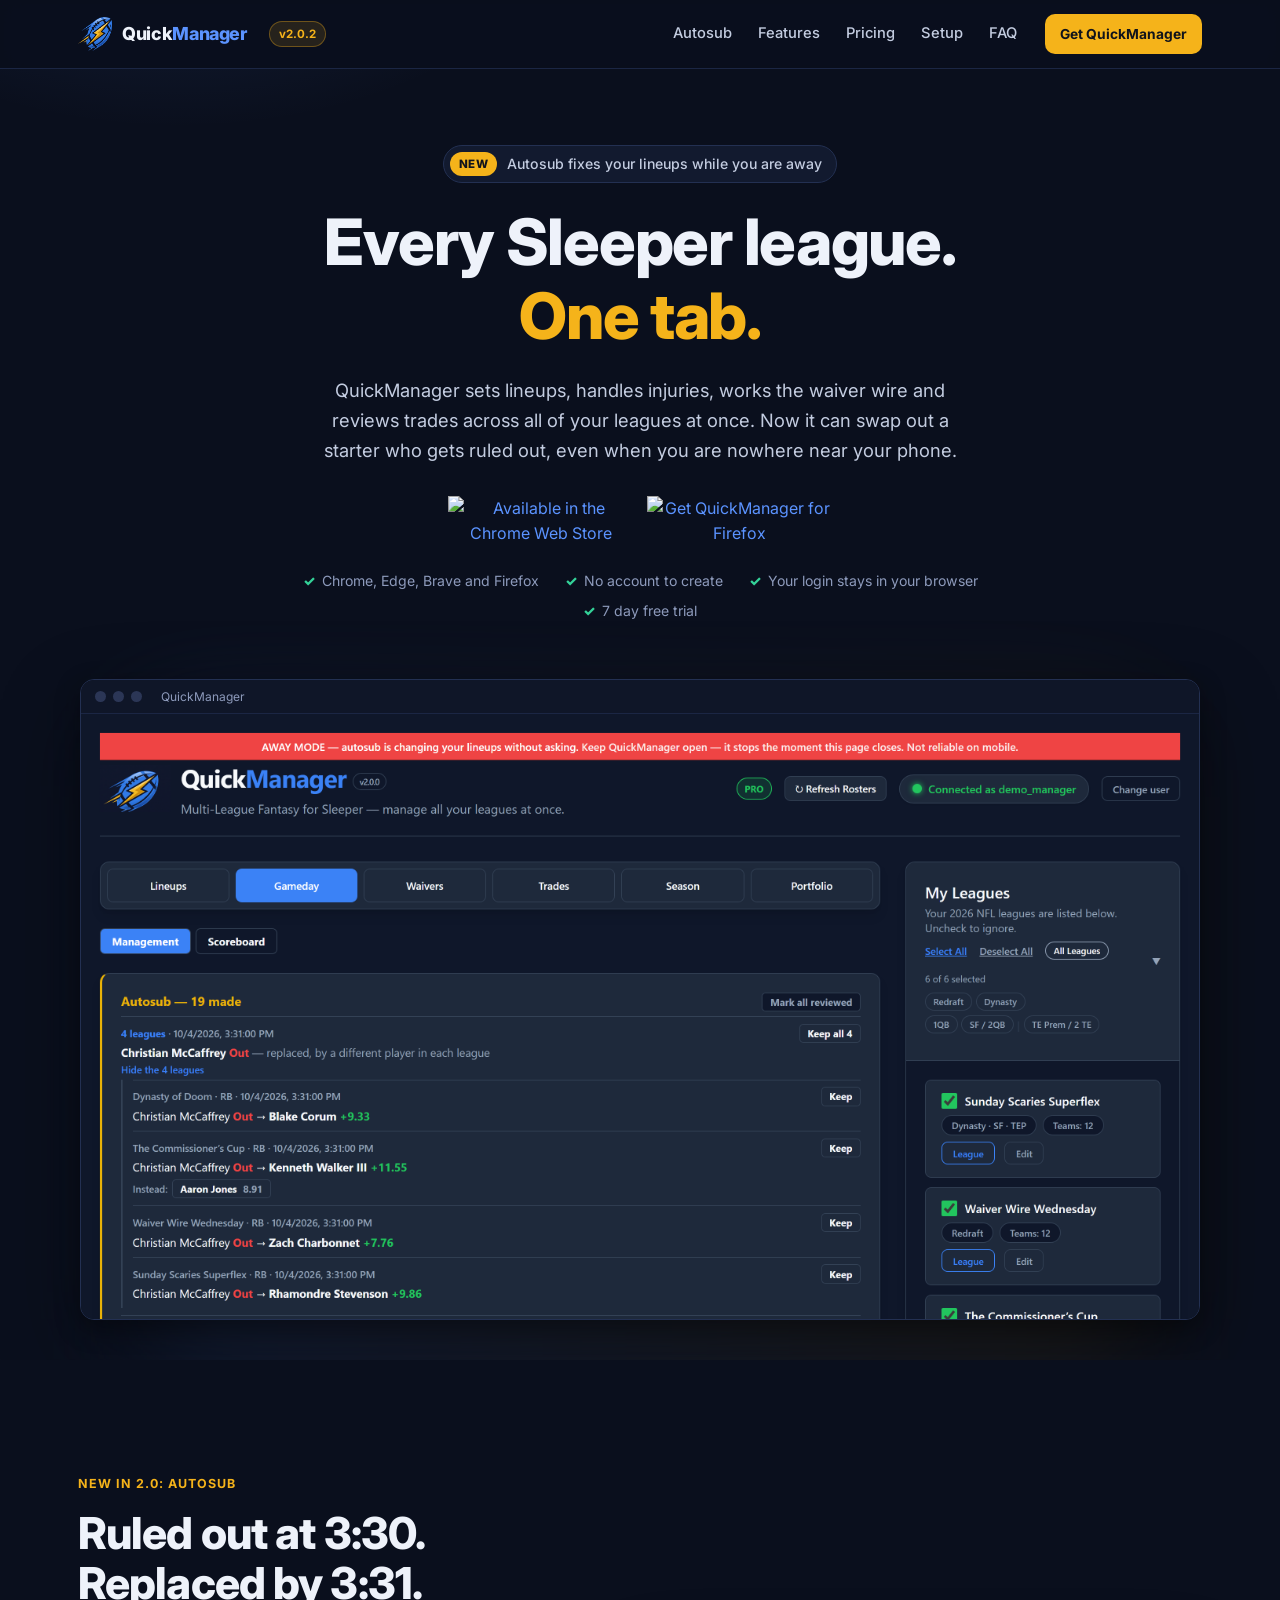
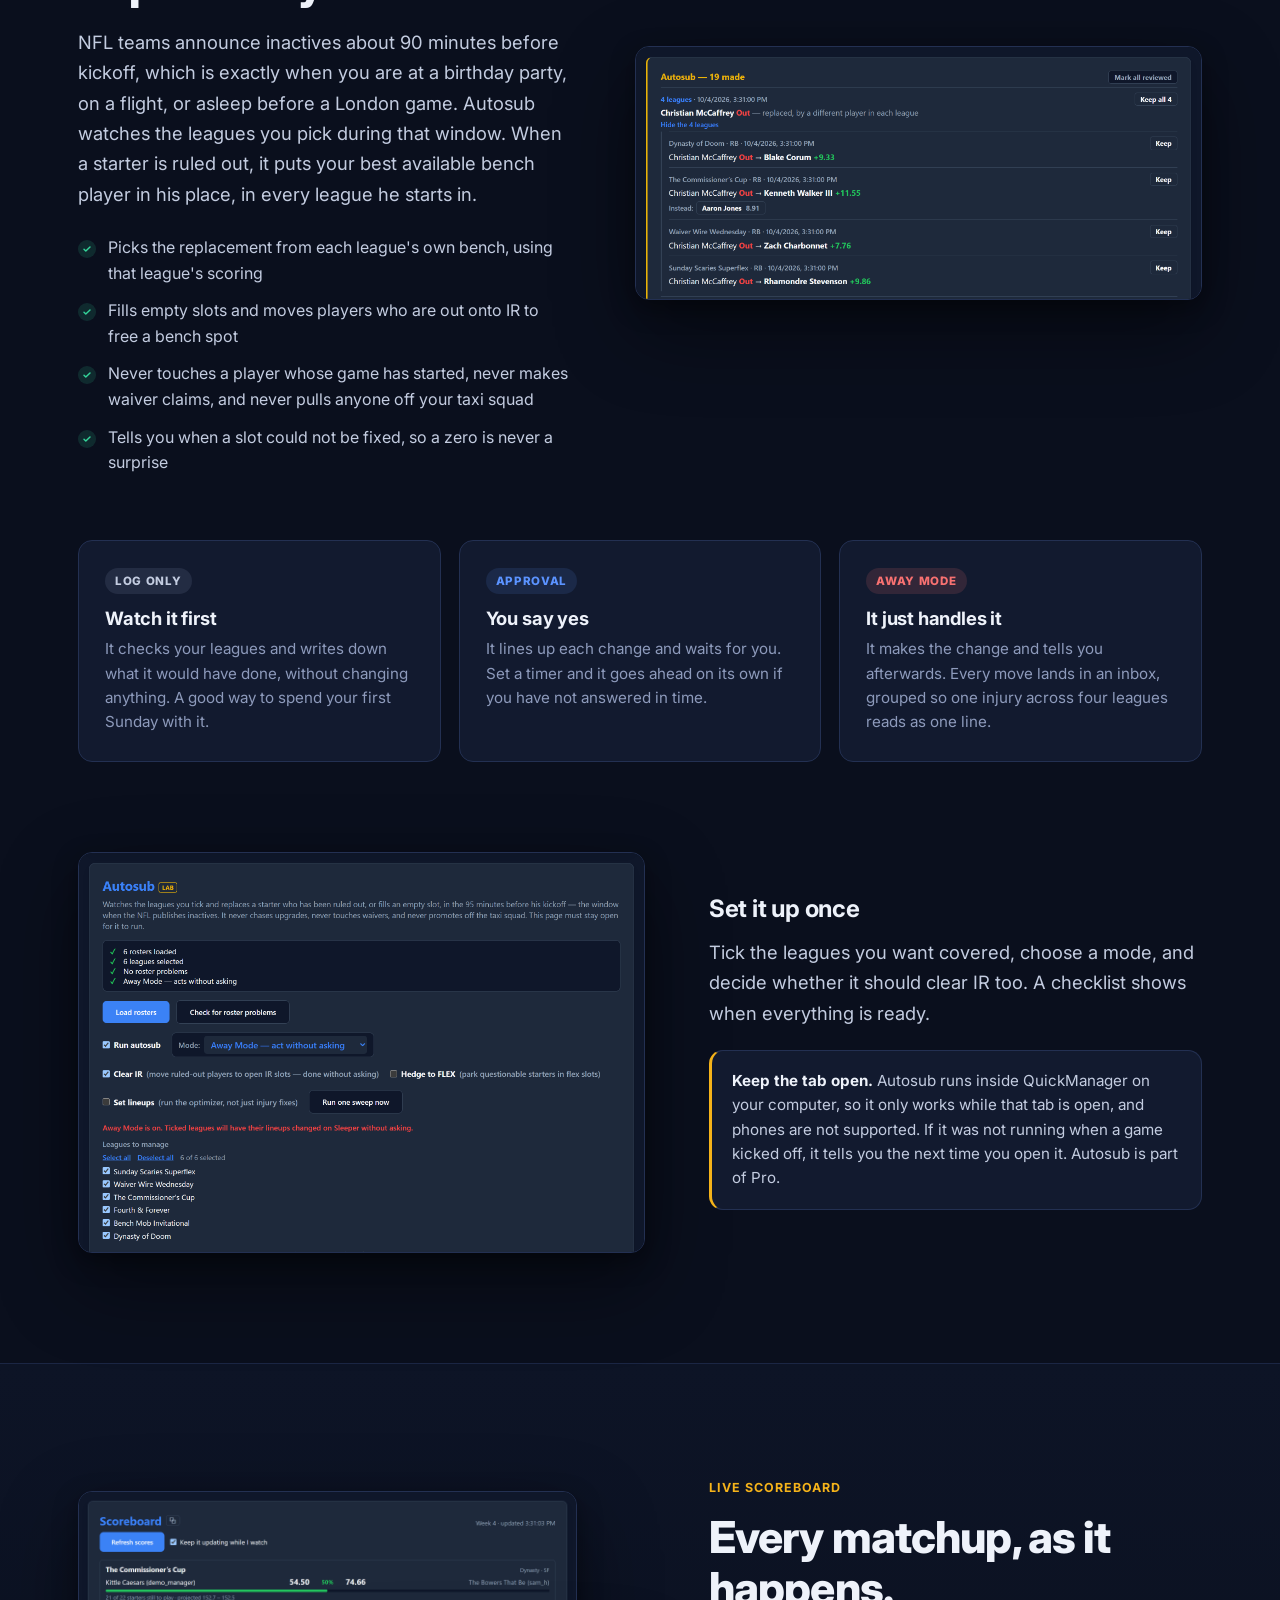
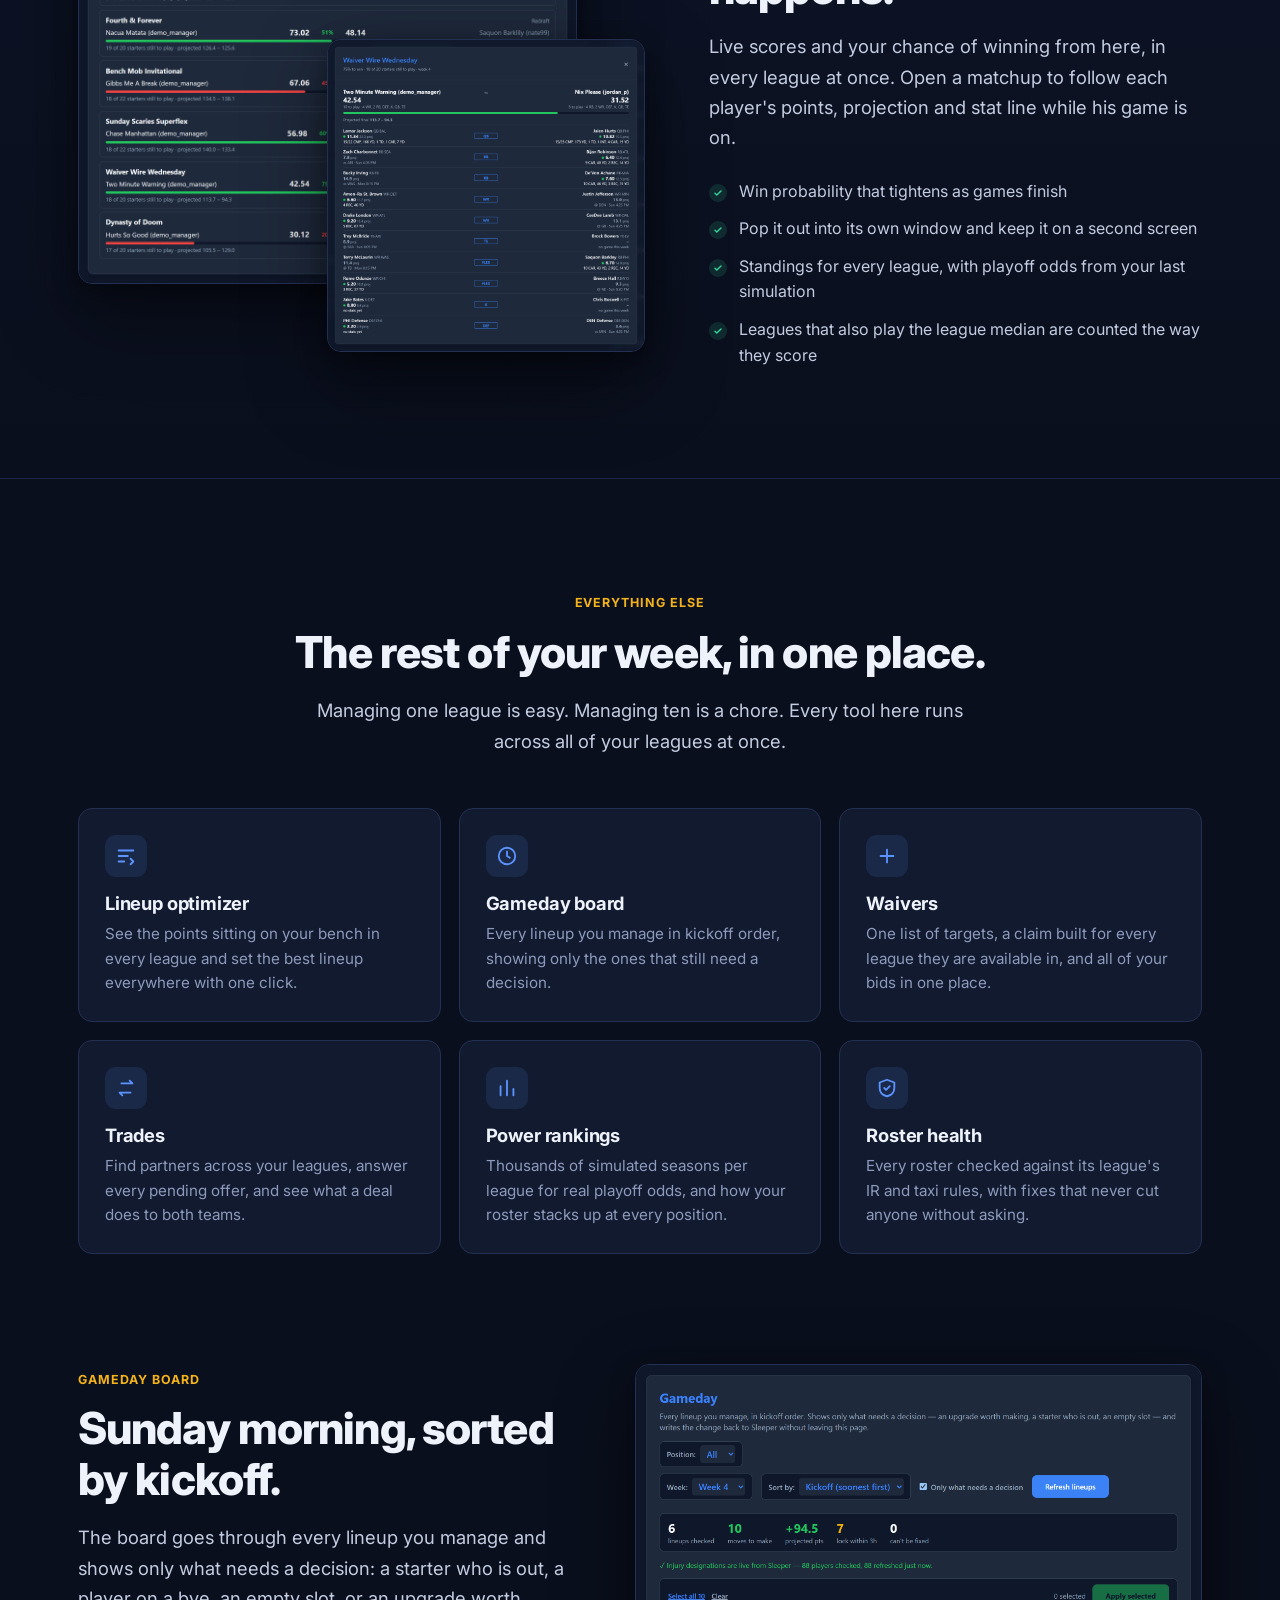
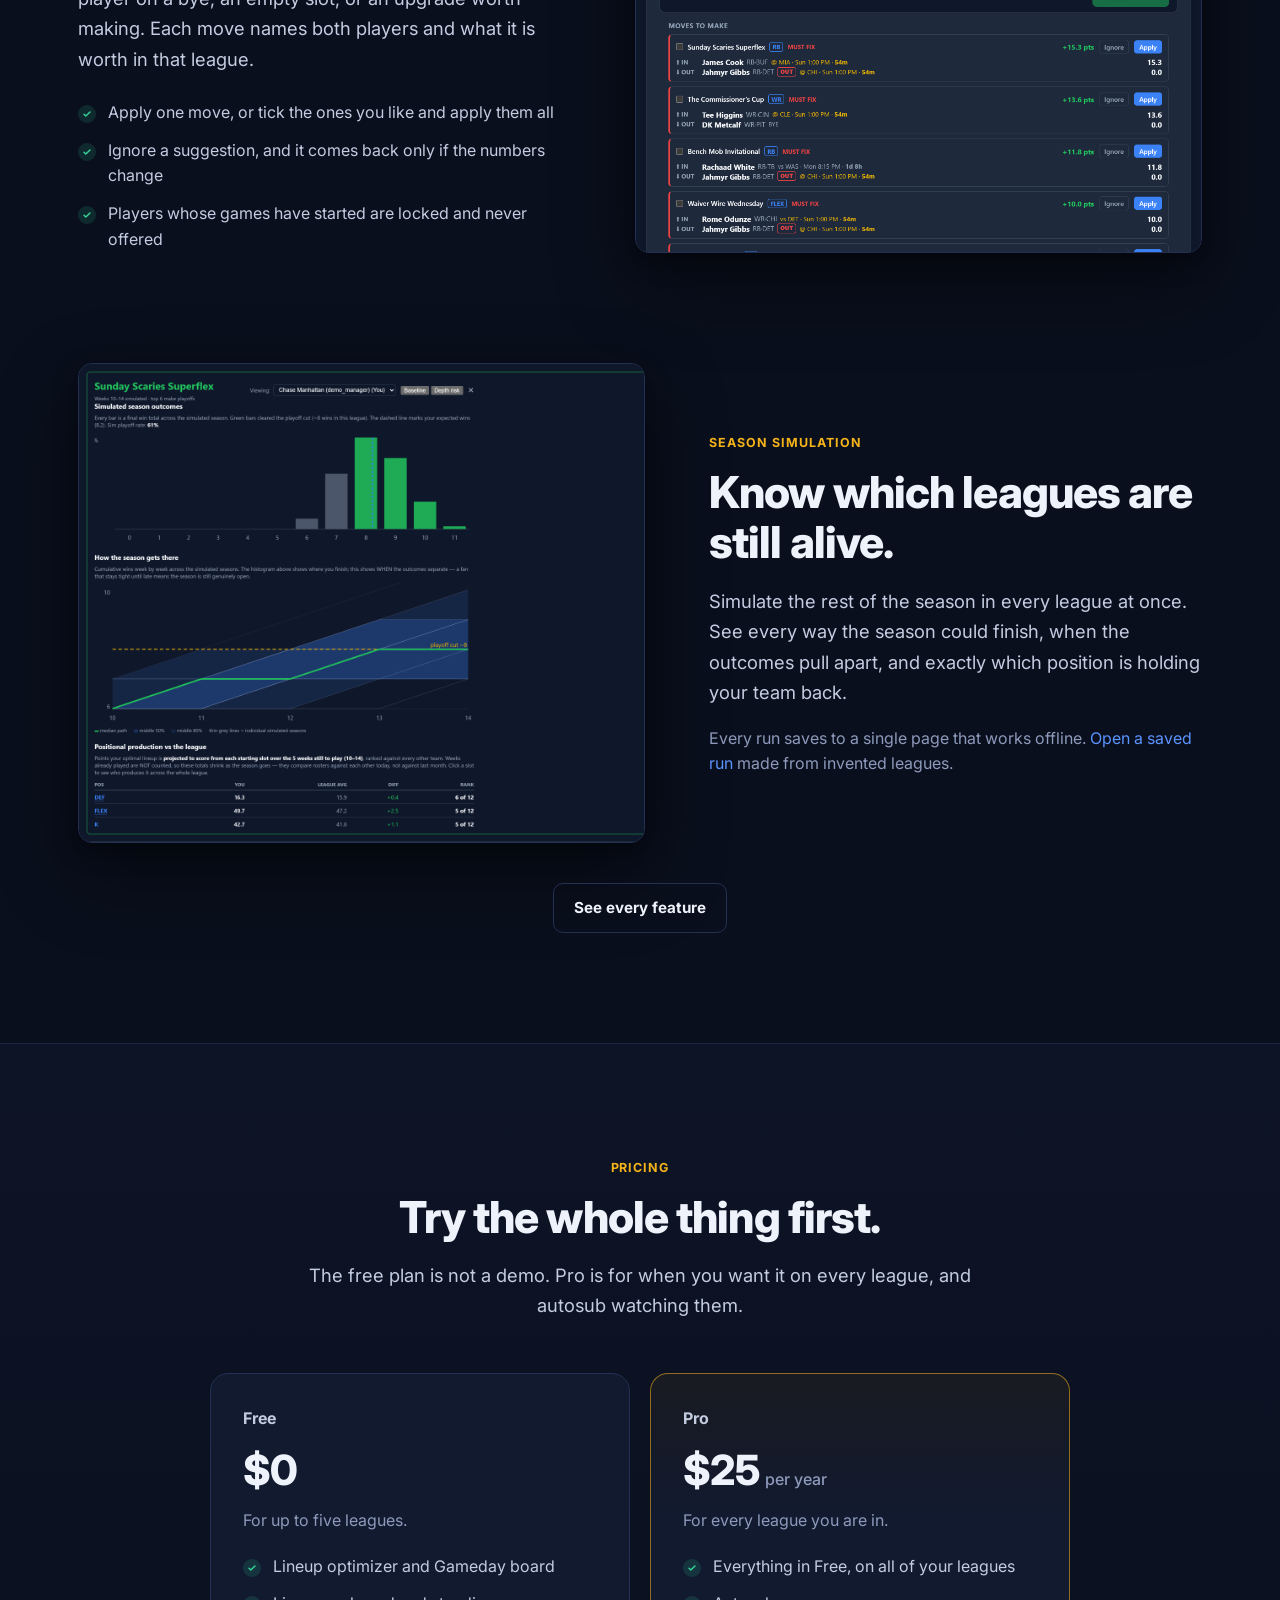
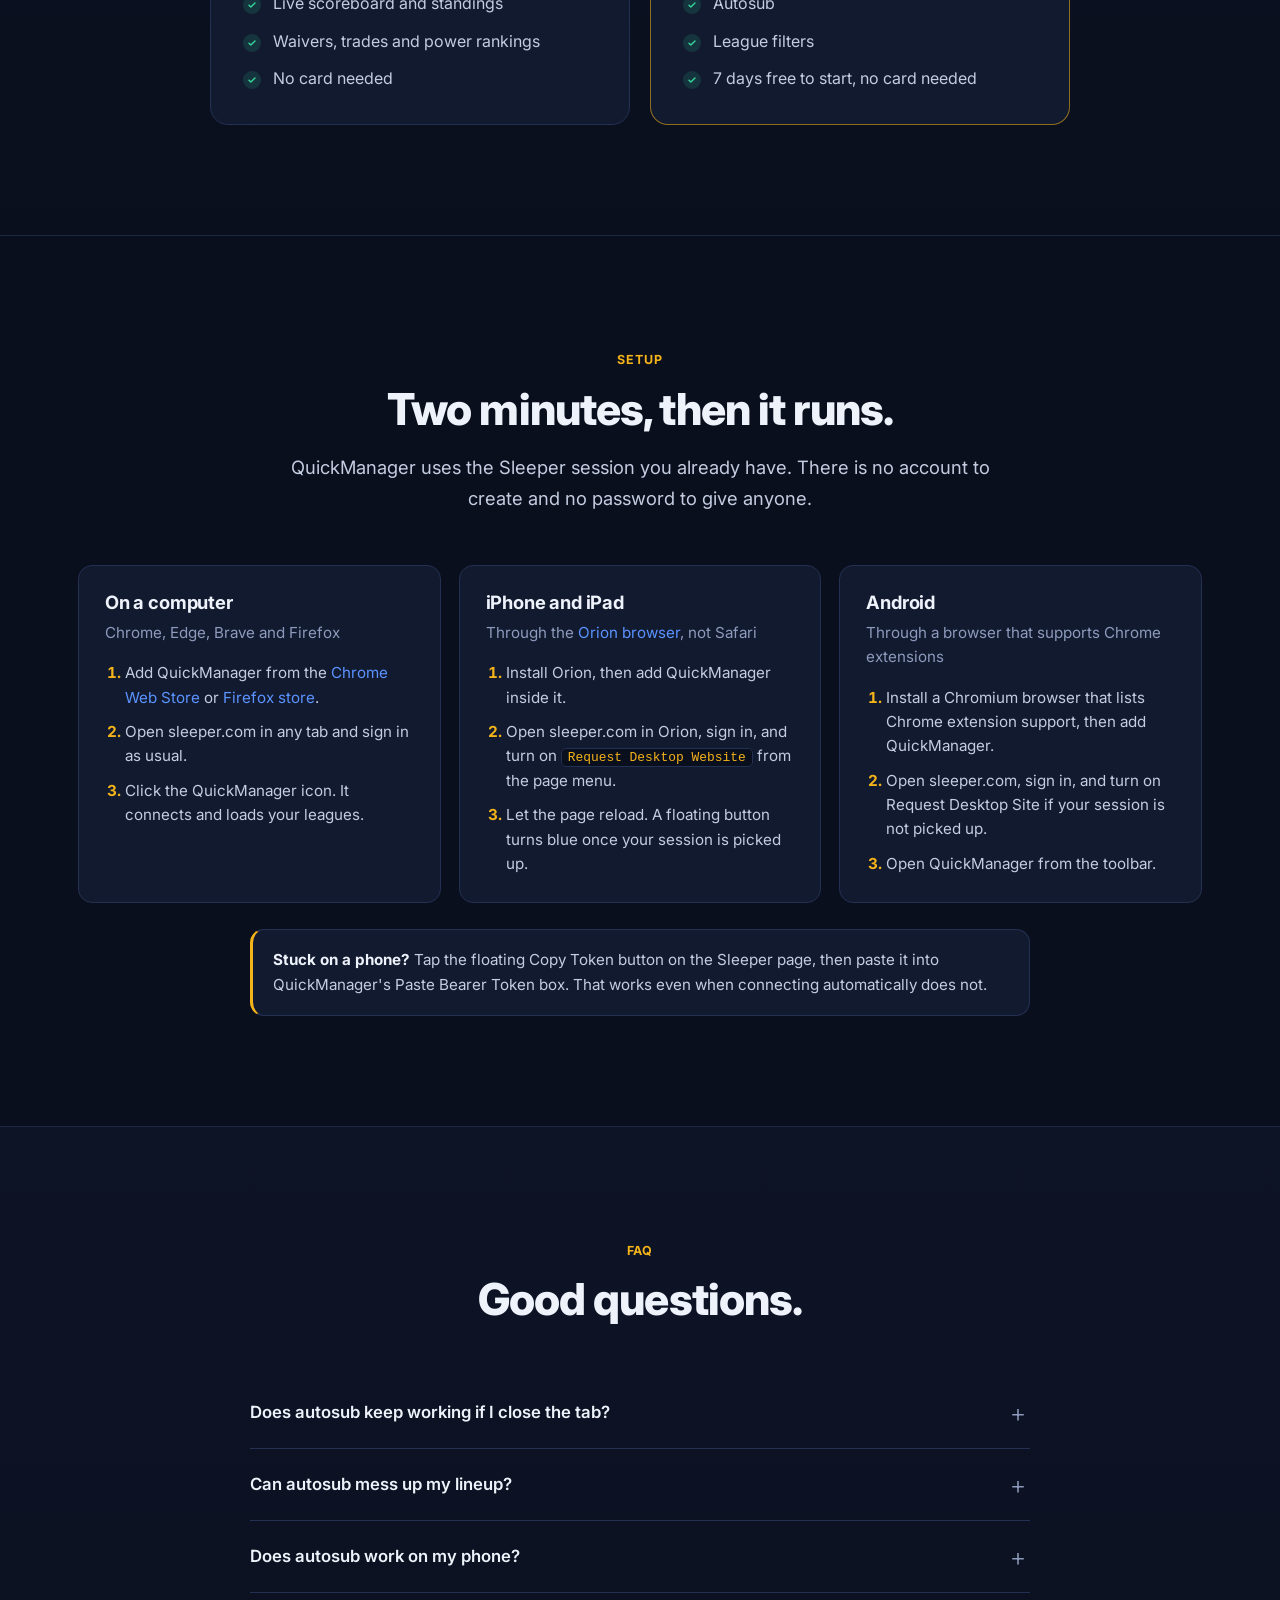
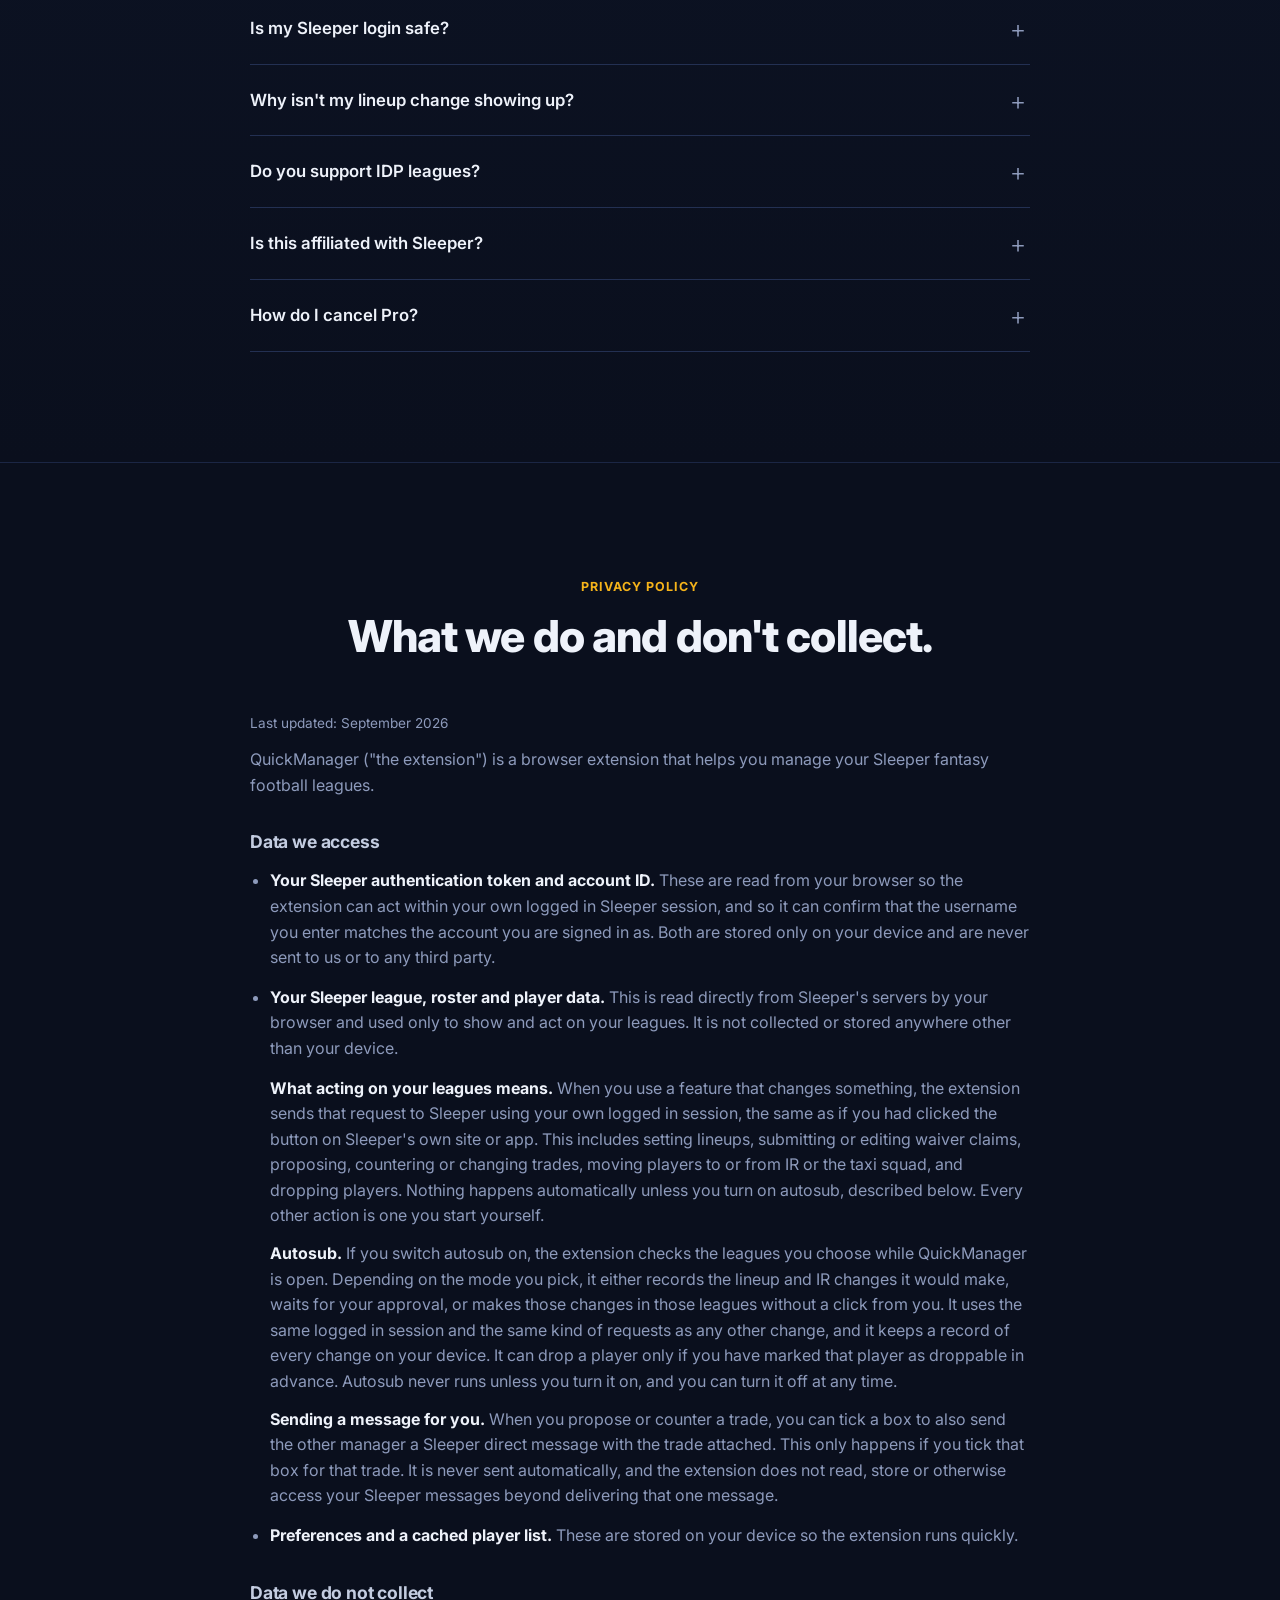
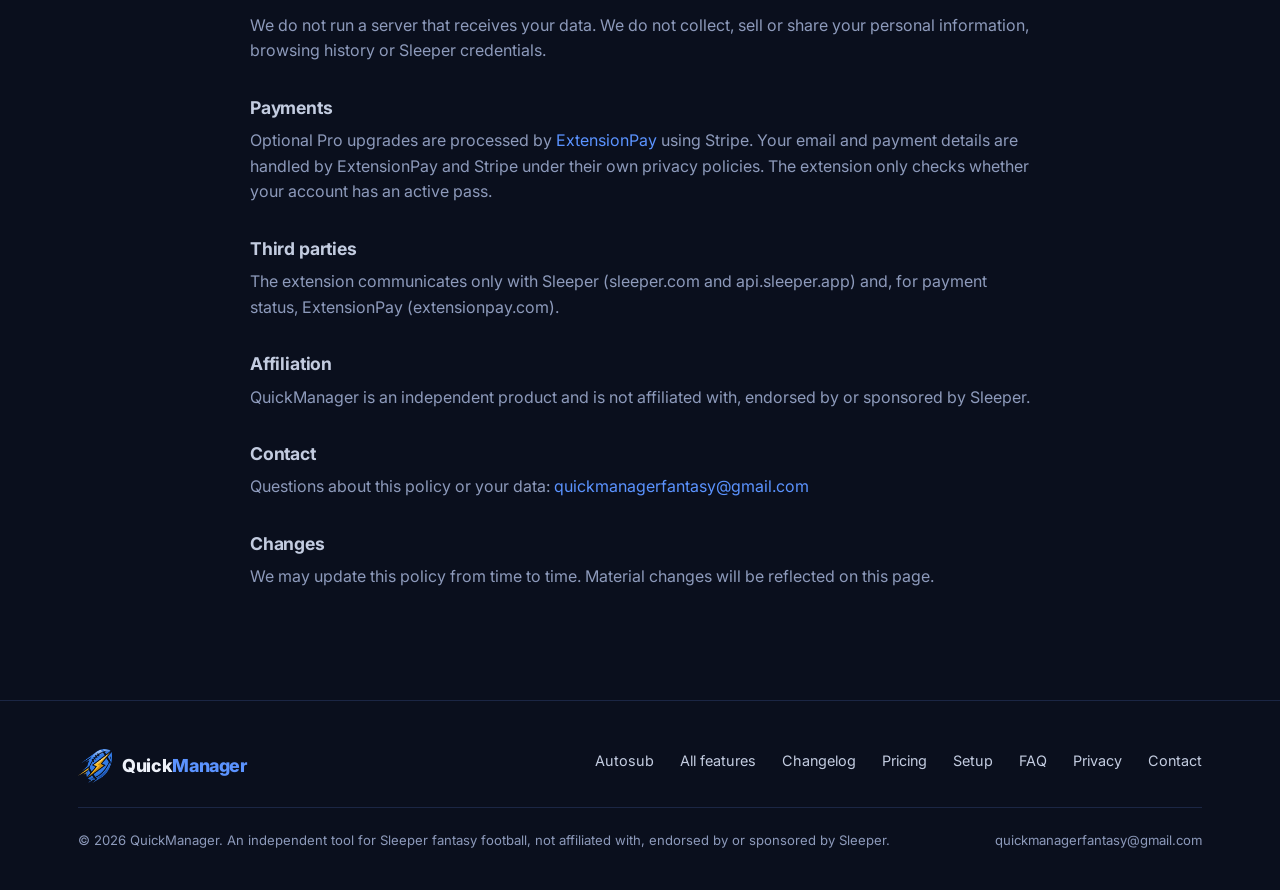
==== commit 1807cabd: "Auto-deploy website updates from QuickManager repo" ====
--- a/index.html
+++ b/index.html
@@ -16,7 +16,7 @@
 <nav class="nav">
   <div class="wrap">
     <a href="#top" class="brand"><img src="icons/logo_mark.png" alt=""><span>Quick<b>Manager</b></span></a>
-    <a href="changelog.html" class="ver-pill" data-qm-version title="See what changed in each version">v2.0.0</a>
+    <a href="changelog.html" class="ver-pill" data-qm-version title="See what changed in each version">v2.0.2</a>
     <div class="nav-links">
       <a href="#autosub">Autosub</a>
       <a href="#features">Features</a>
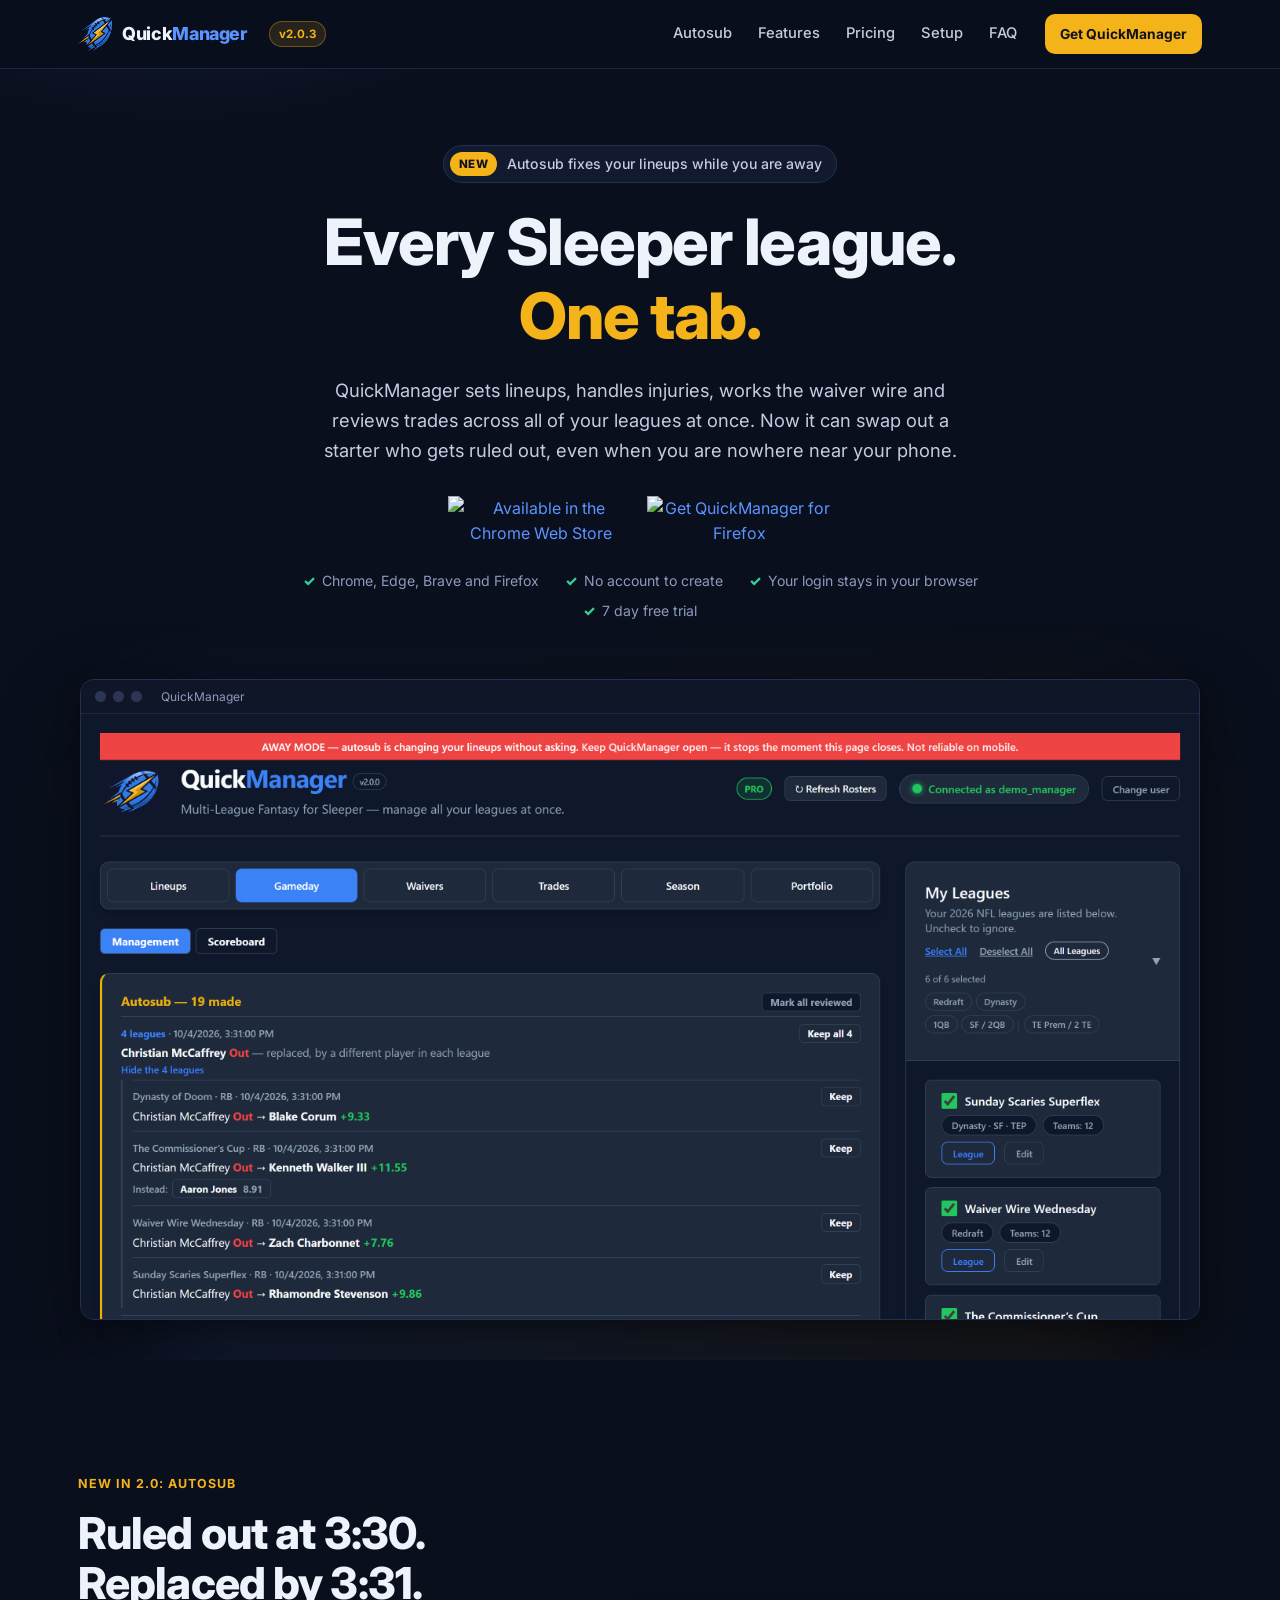
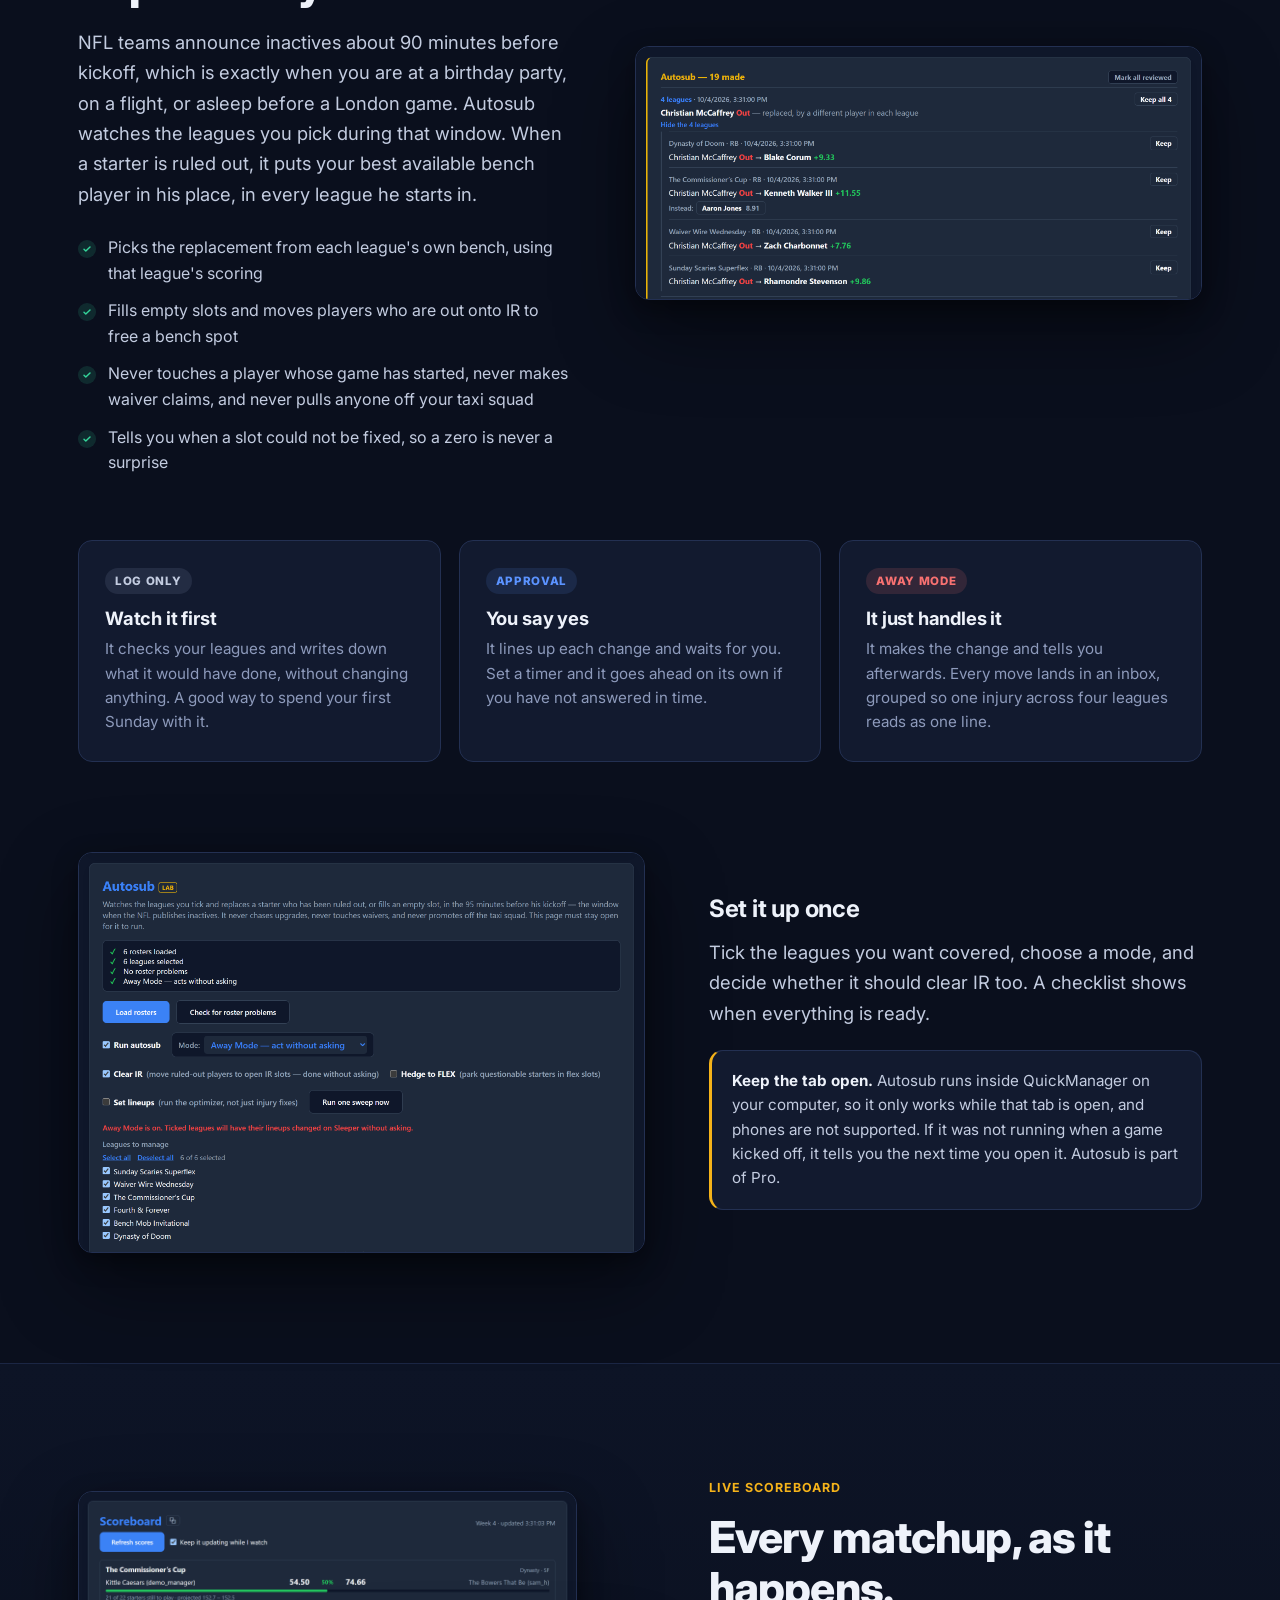
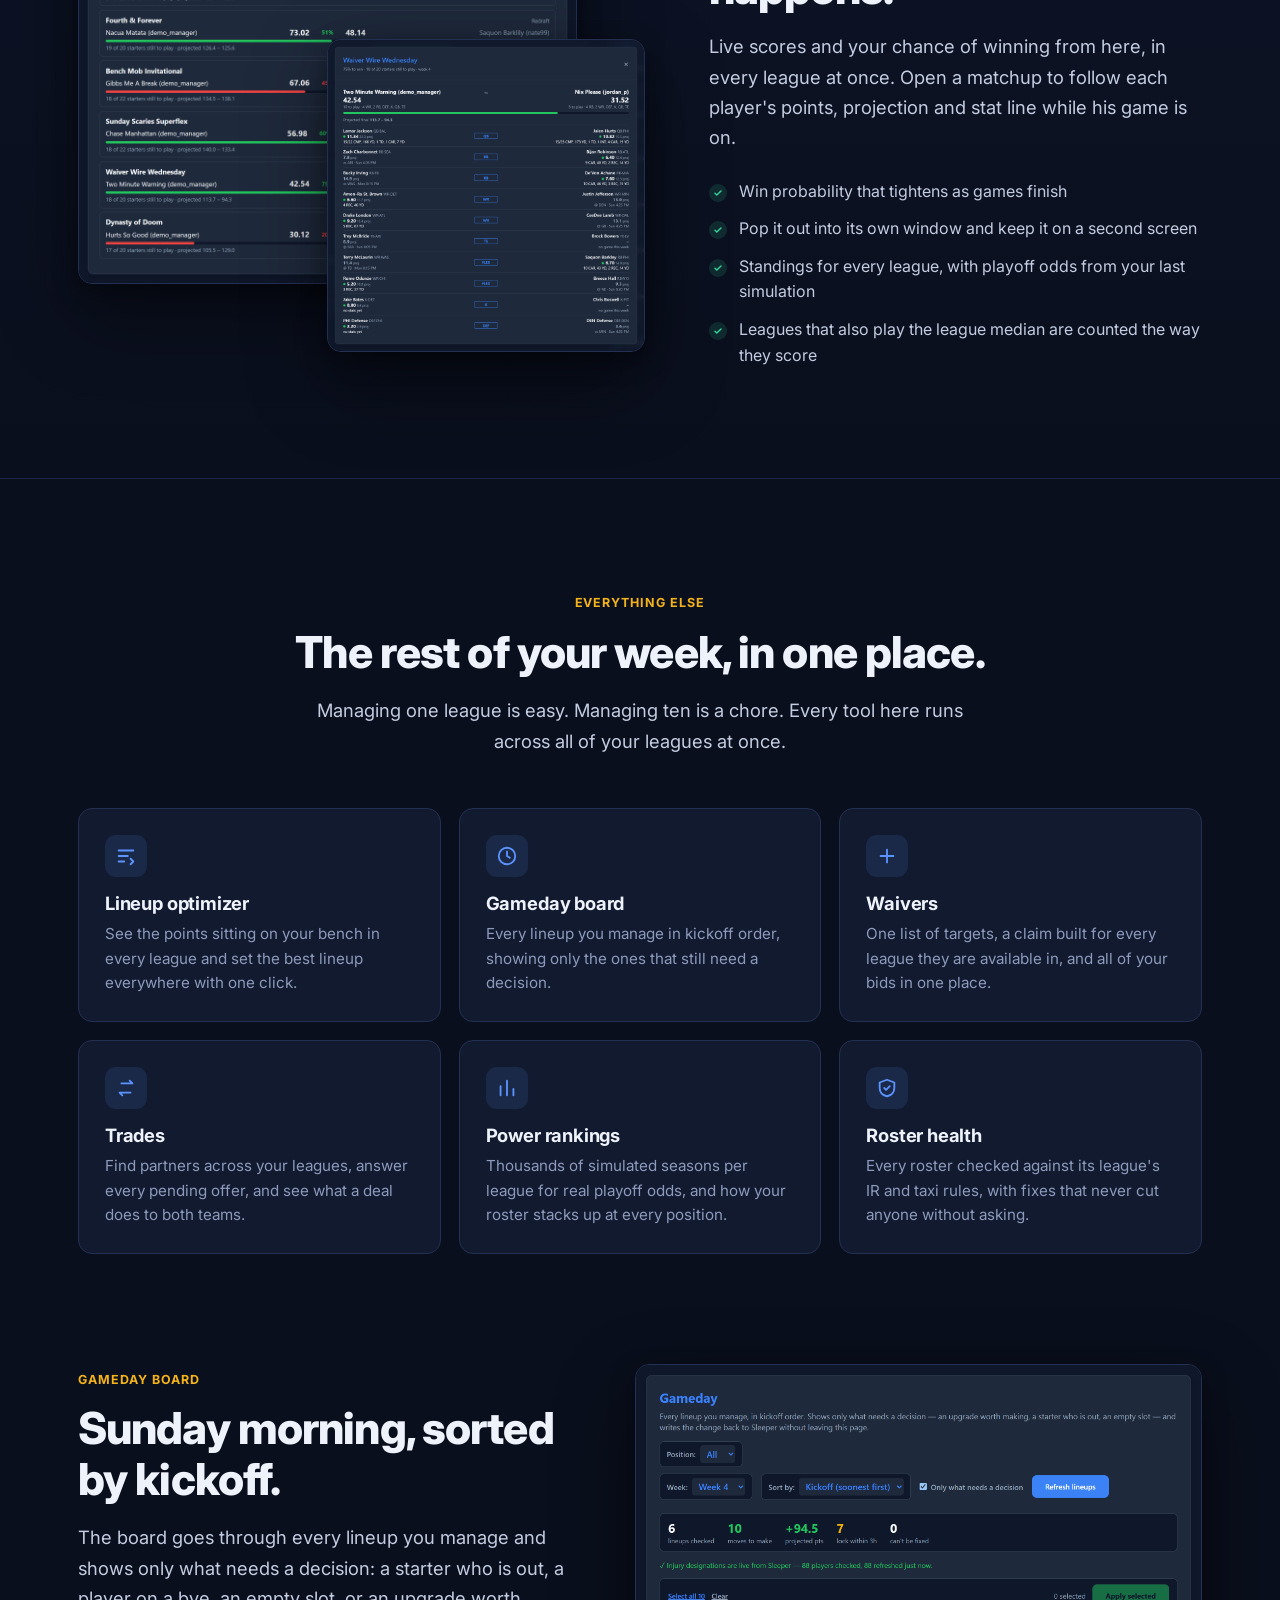
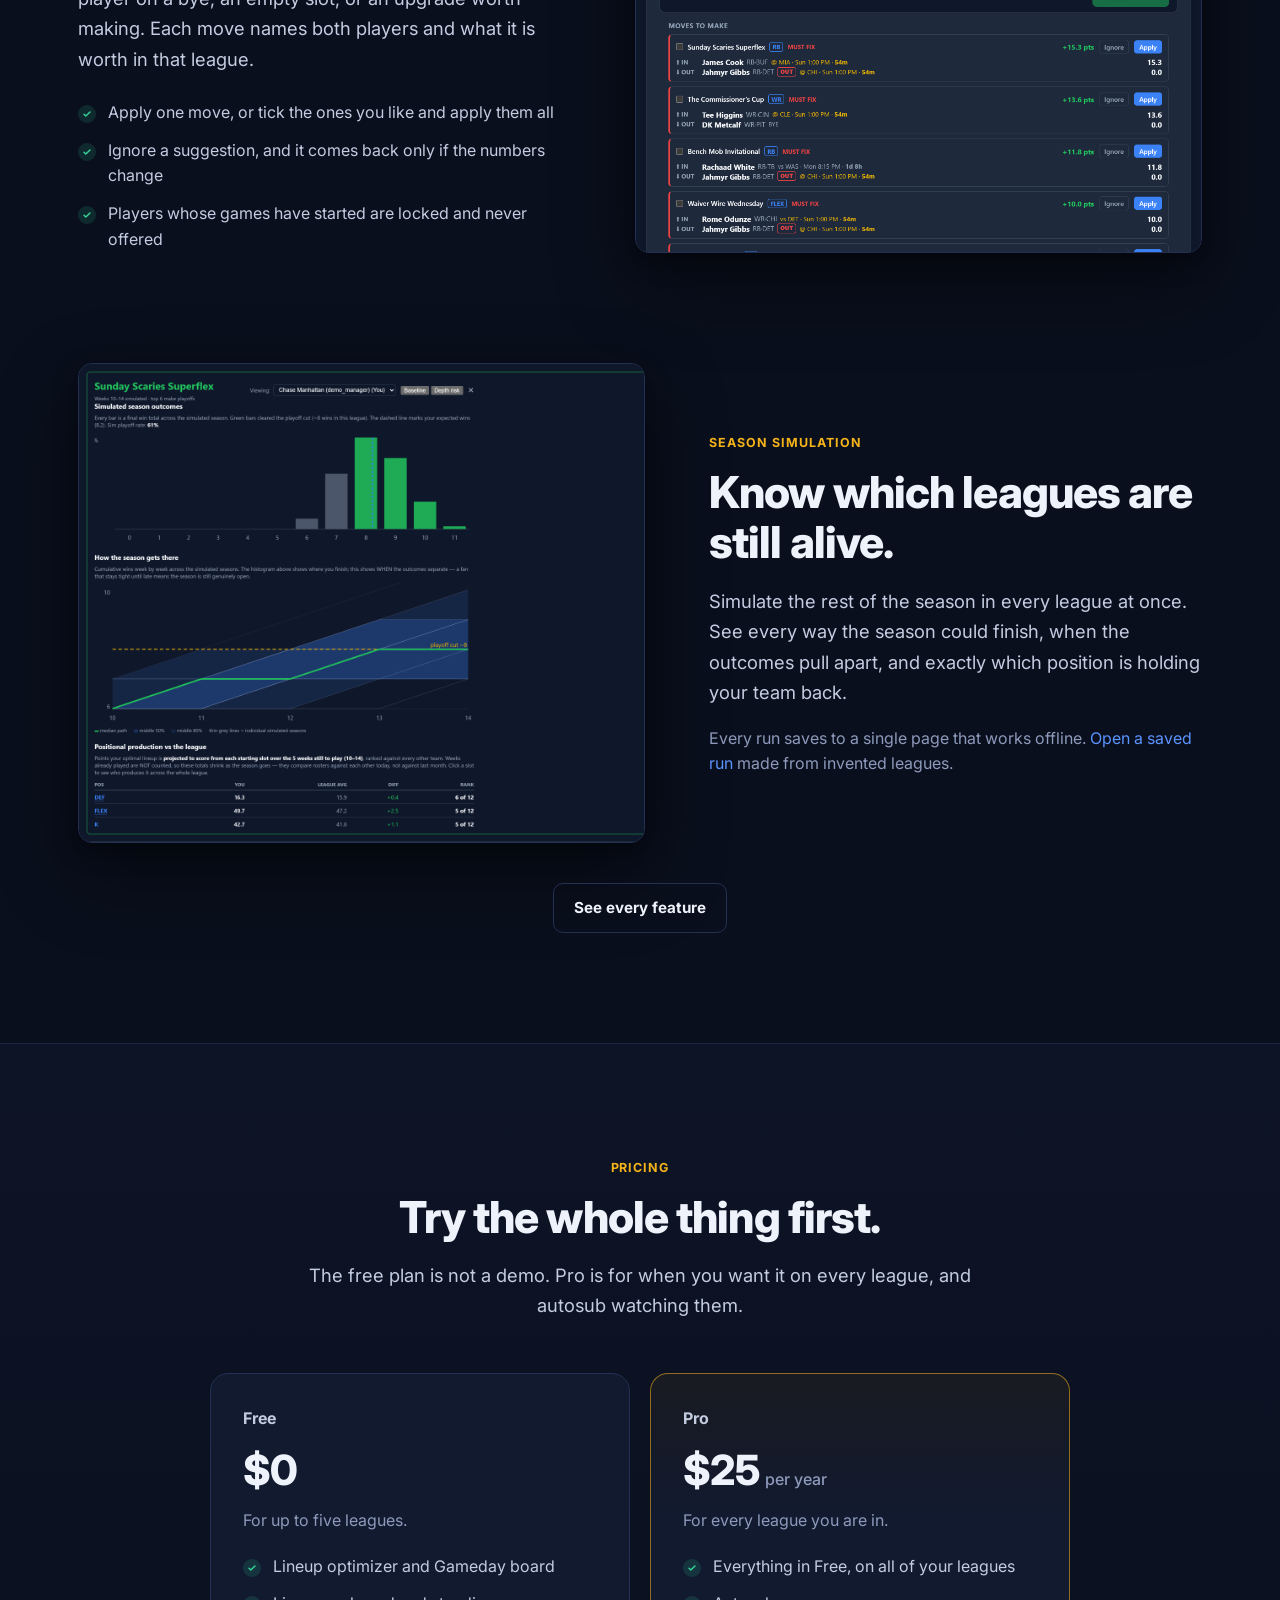
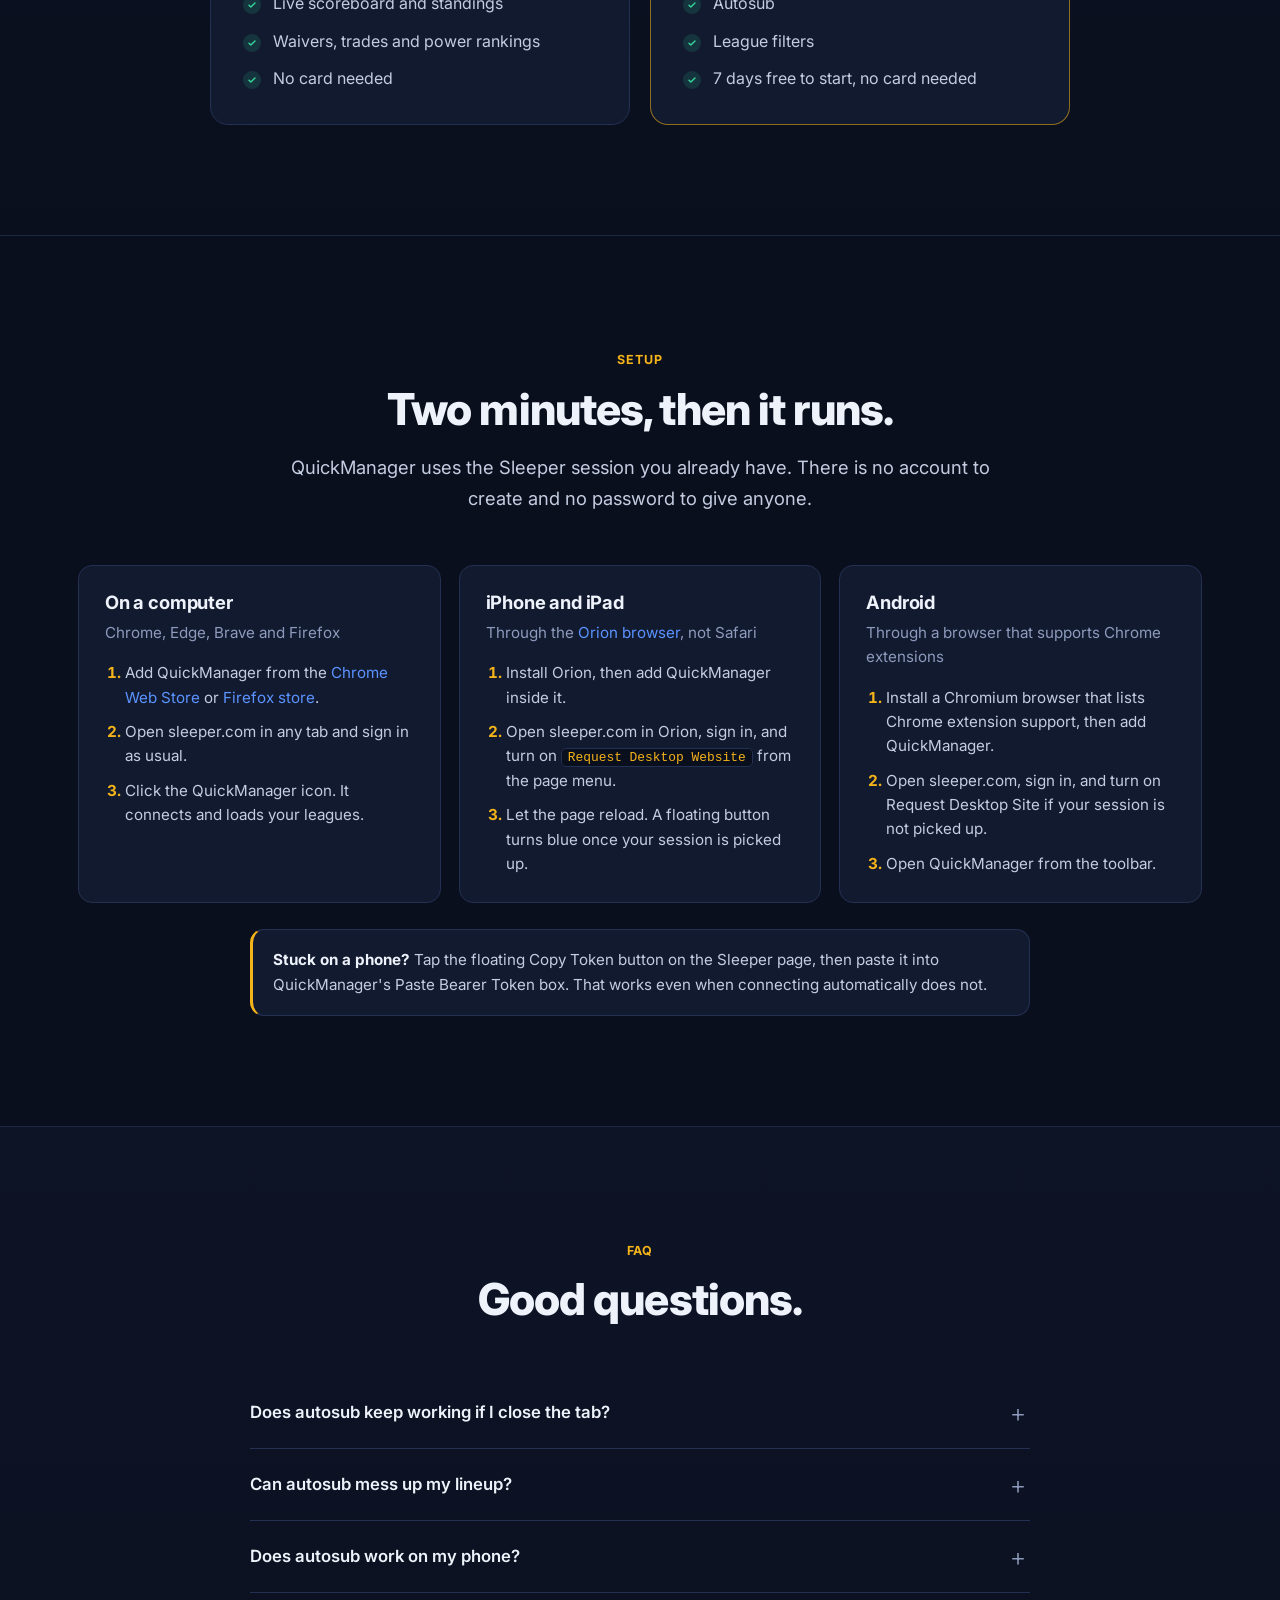
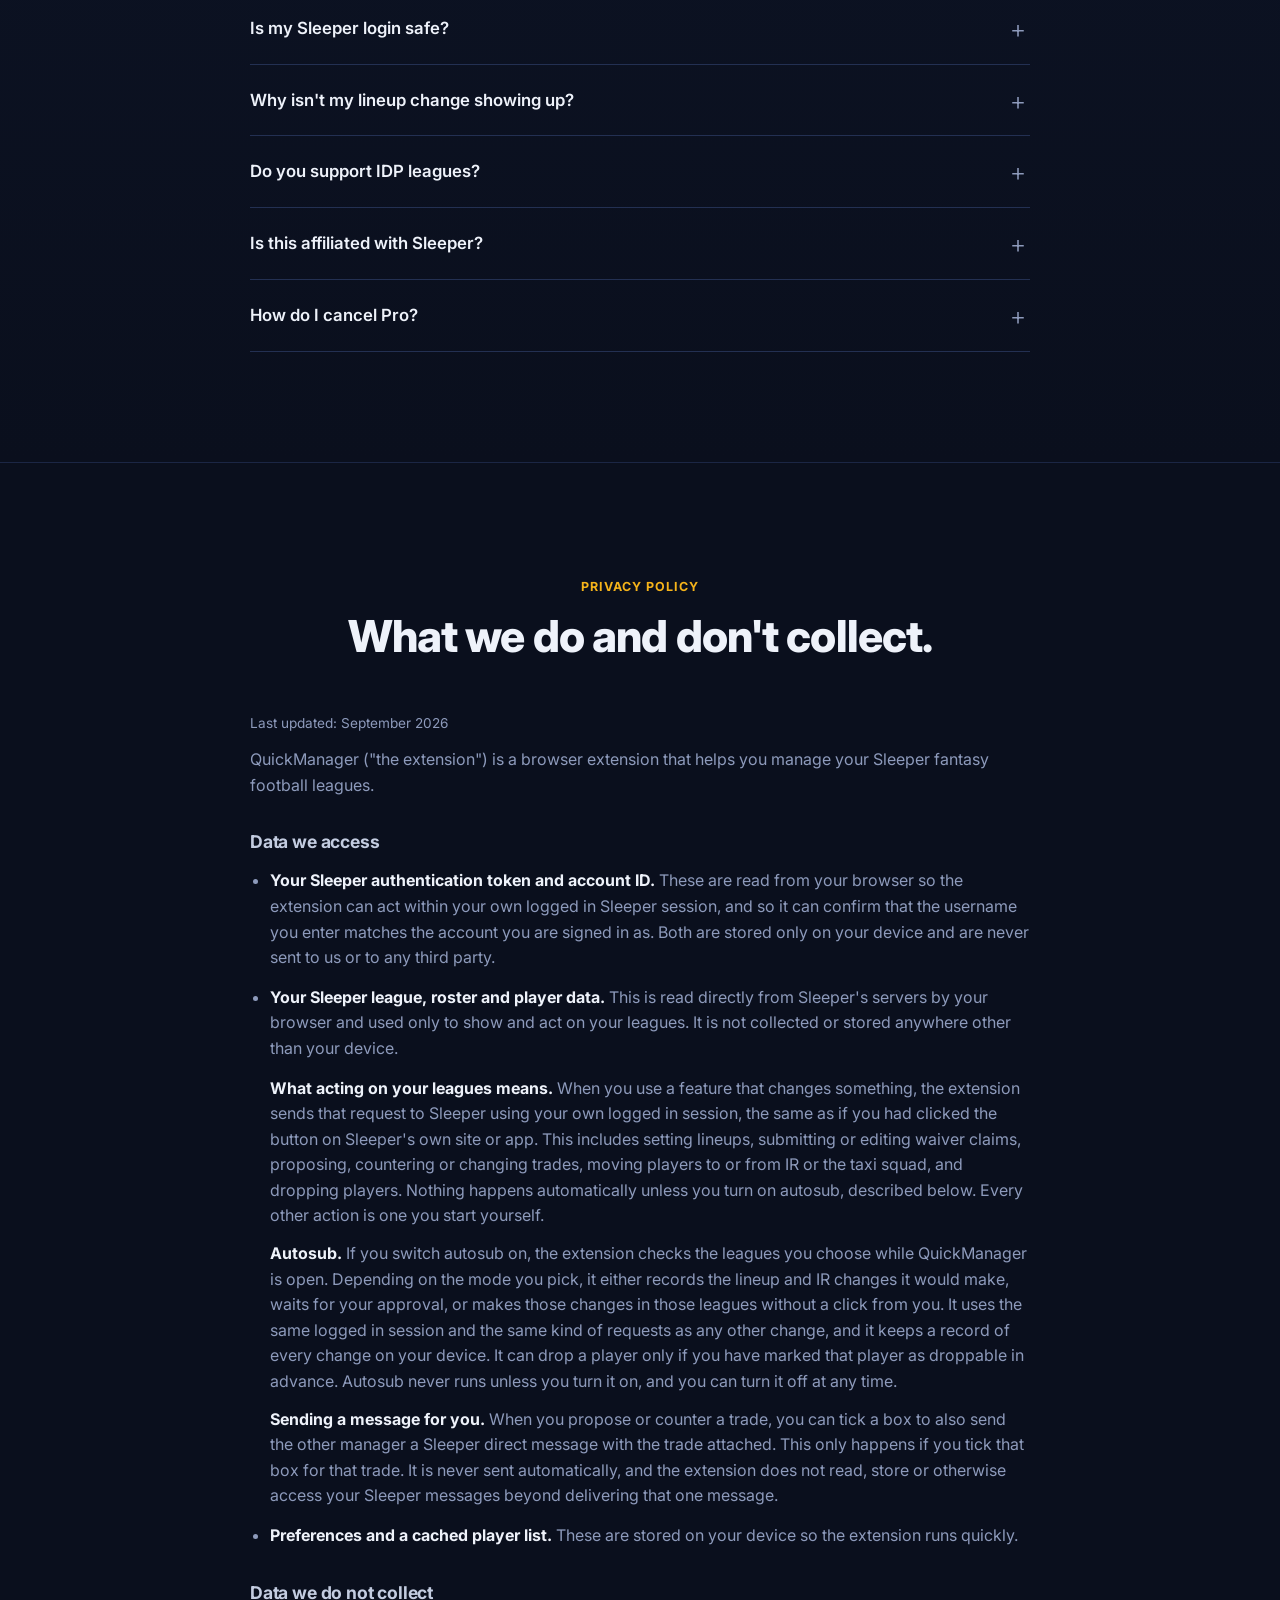
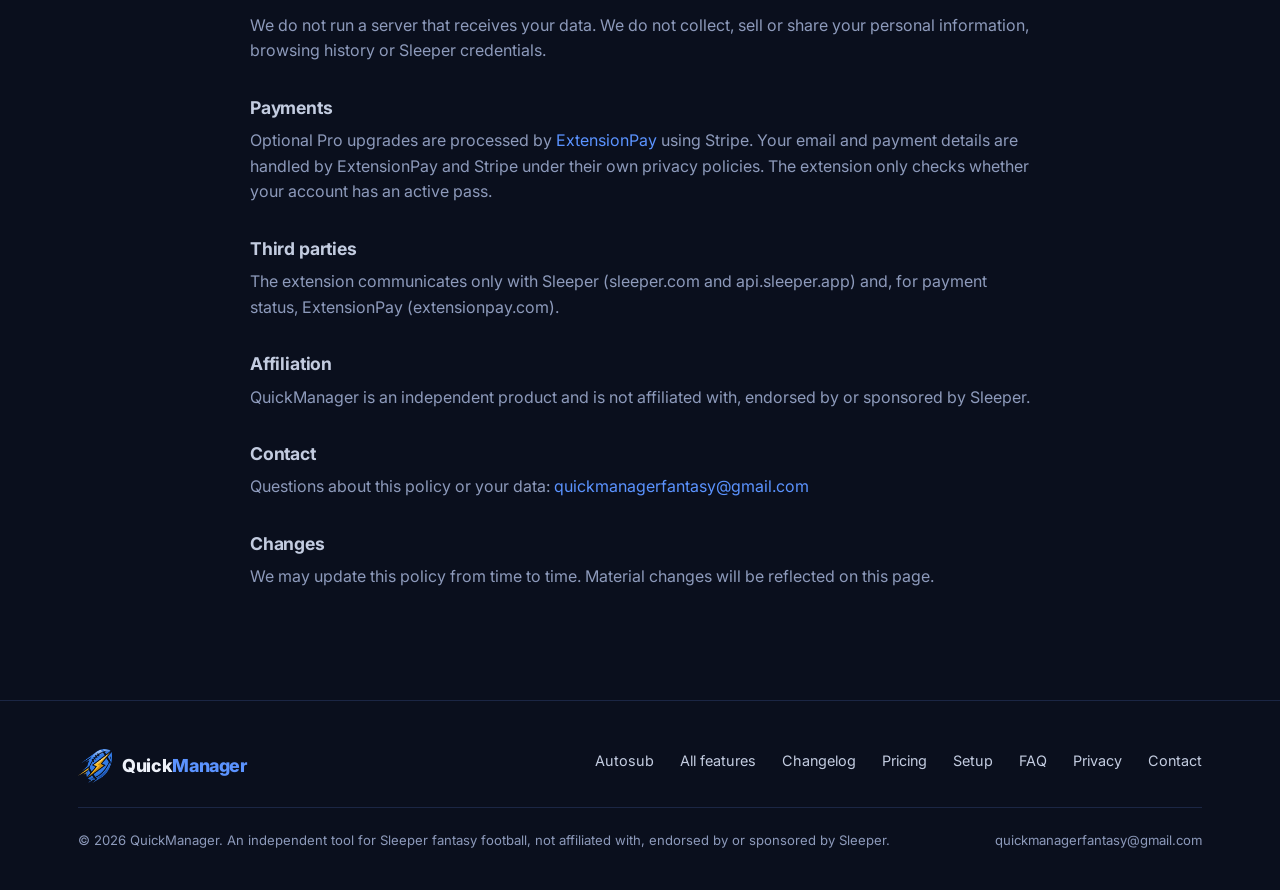
==== commit 07965804: "Auto-deploy website updates from QuickManager repo" ====
--- a/index.html
+++ b/index.html
@@ -16,7 +16,7 @@
 <nav class="nav">
   <div class="wrap">
     <a href="#top" class="brand"><img src="icons/logo_mark.png" alt=""><span>Quick<b>Manager</b></span></a>
-    <a href="changelog.html" class="ver-pill" data-qm-version title="See what changed in each version">v2.0.2</a>
+    <a href="changelog.html" class="ver-pill" data-qm-version title="See what changed in each version">v2.0.3</a>
     <div class="nav-links">
       <a href="#autosub">Autosub</a>
       <a href="#features">Features</a>
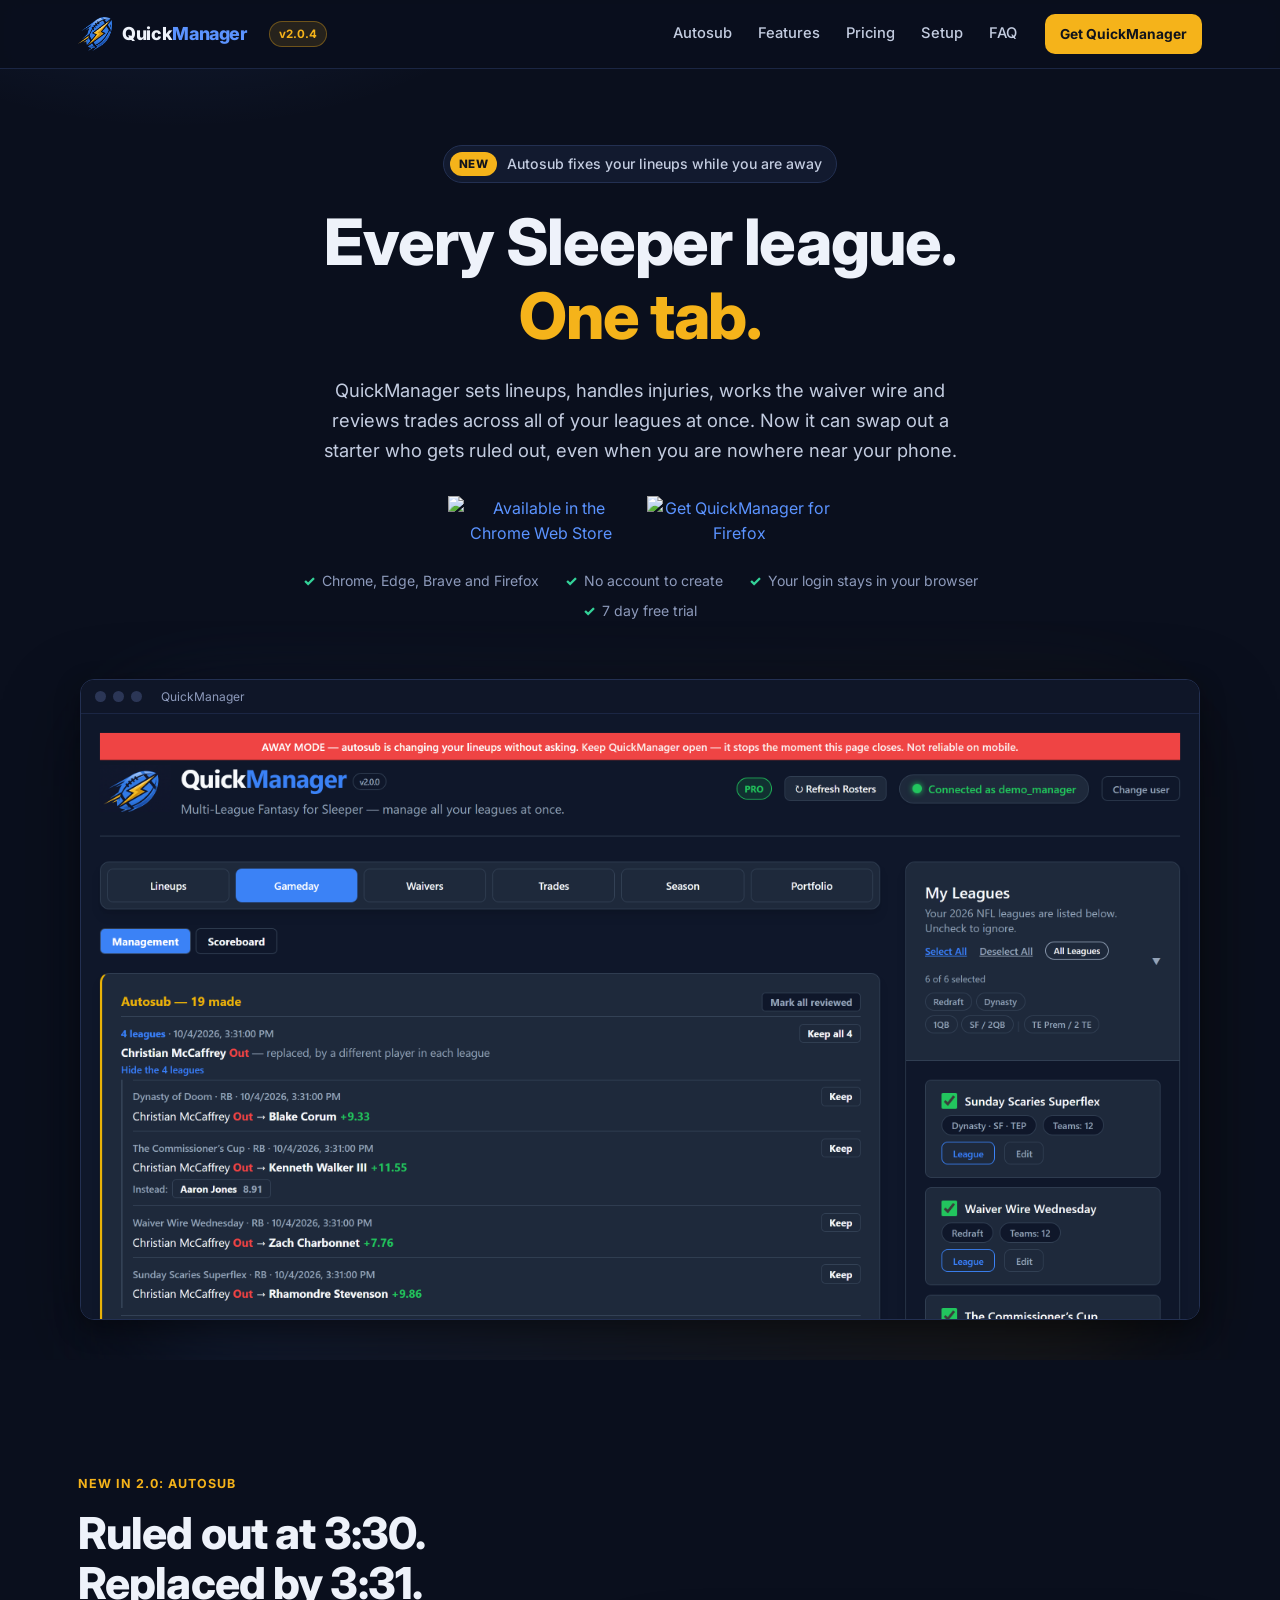
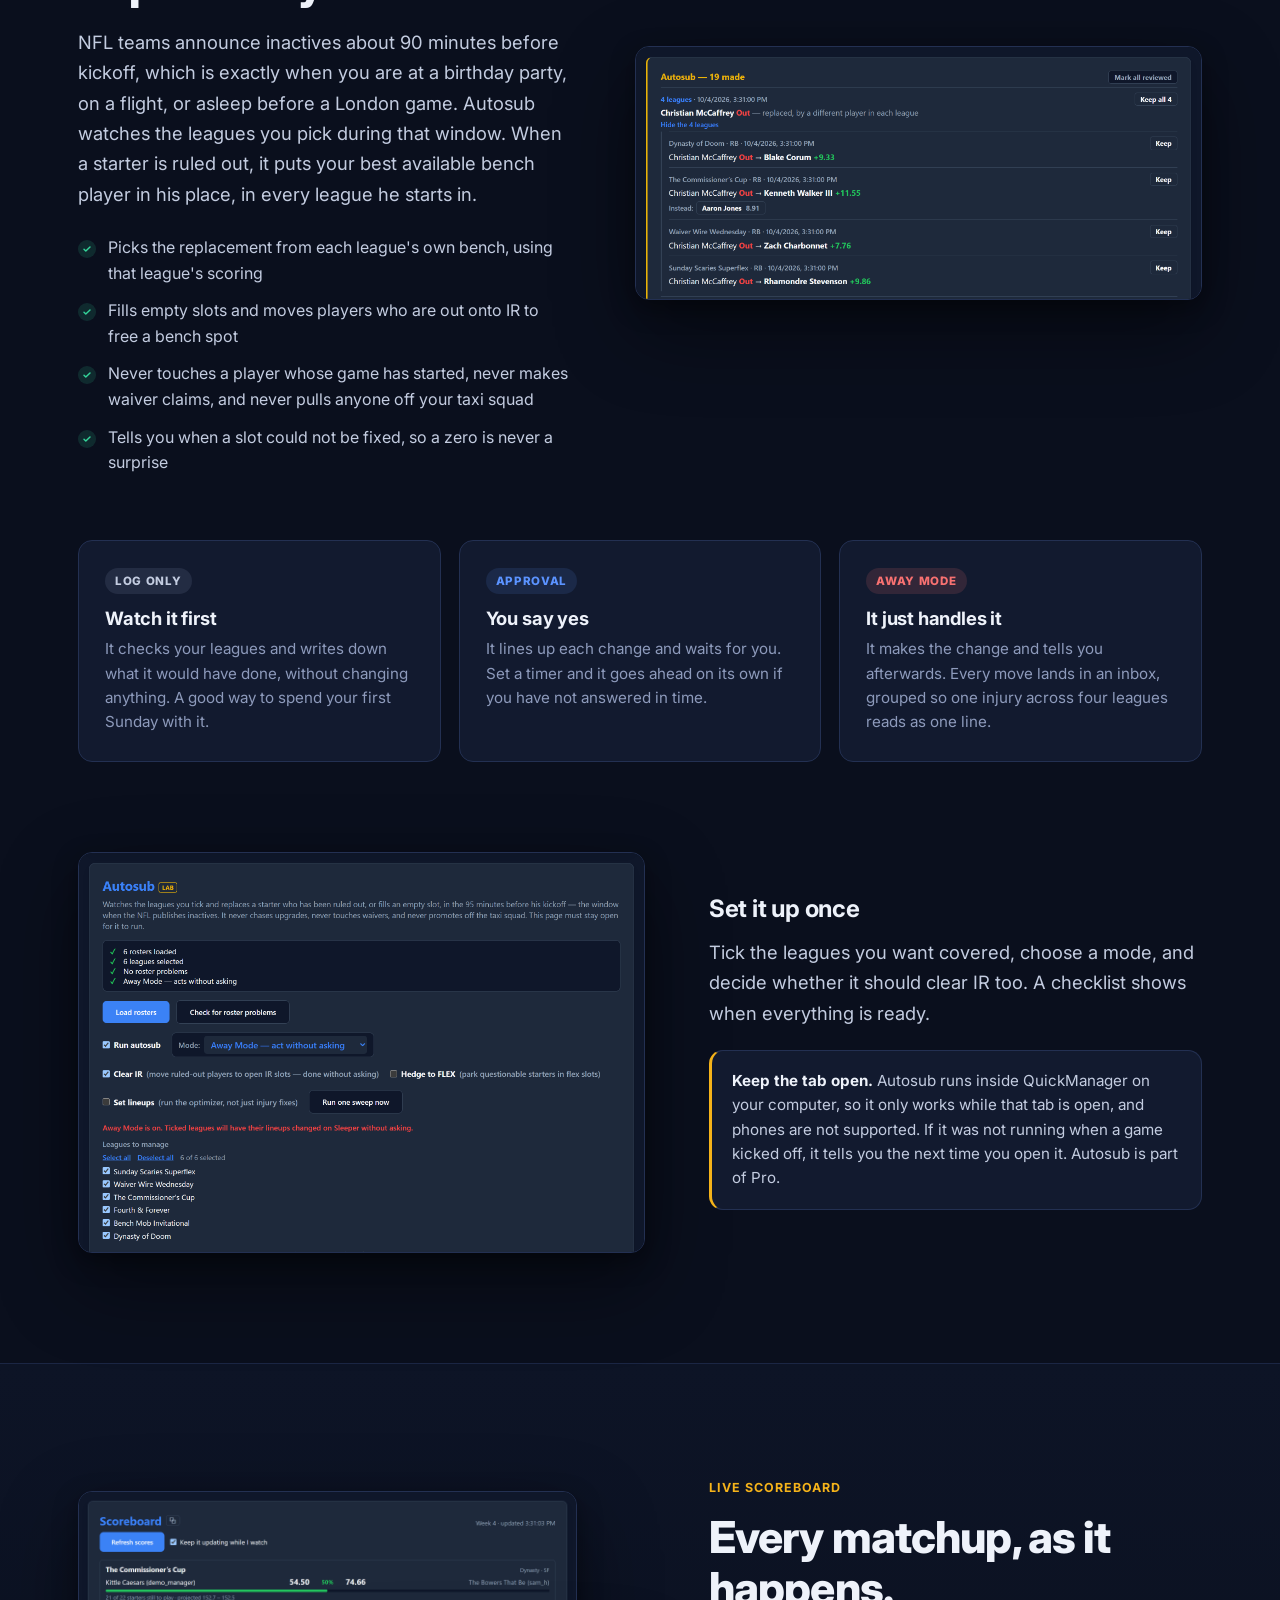
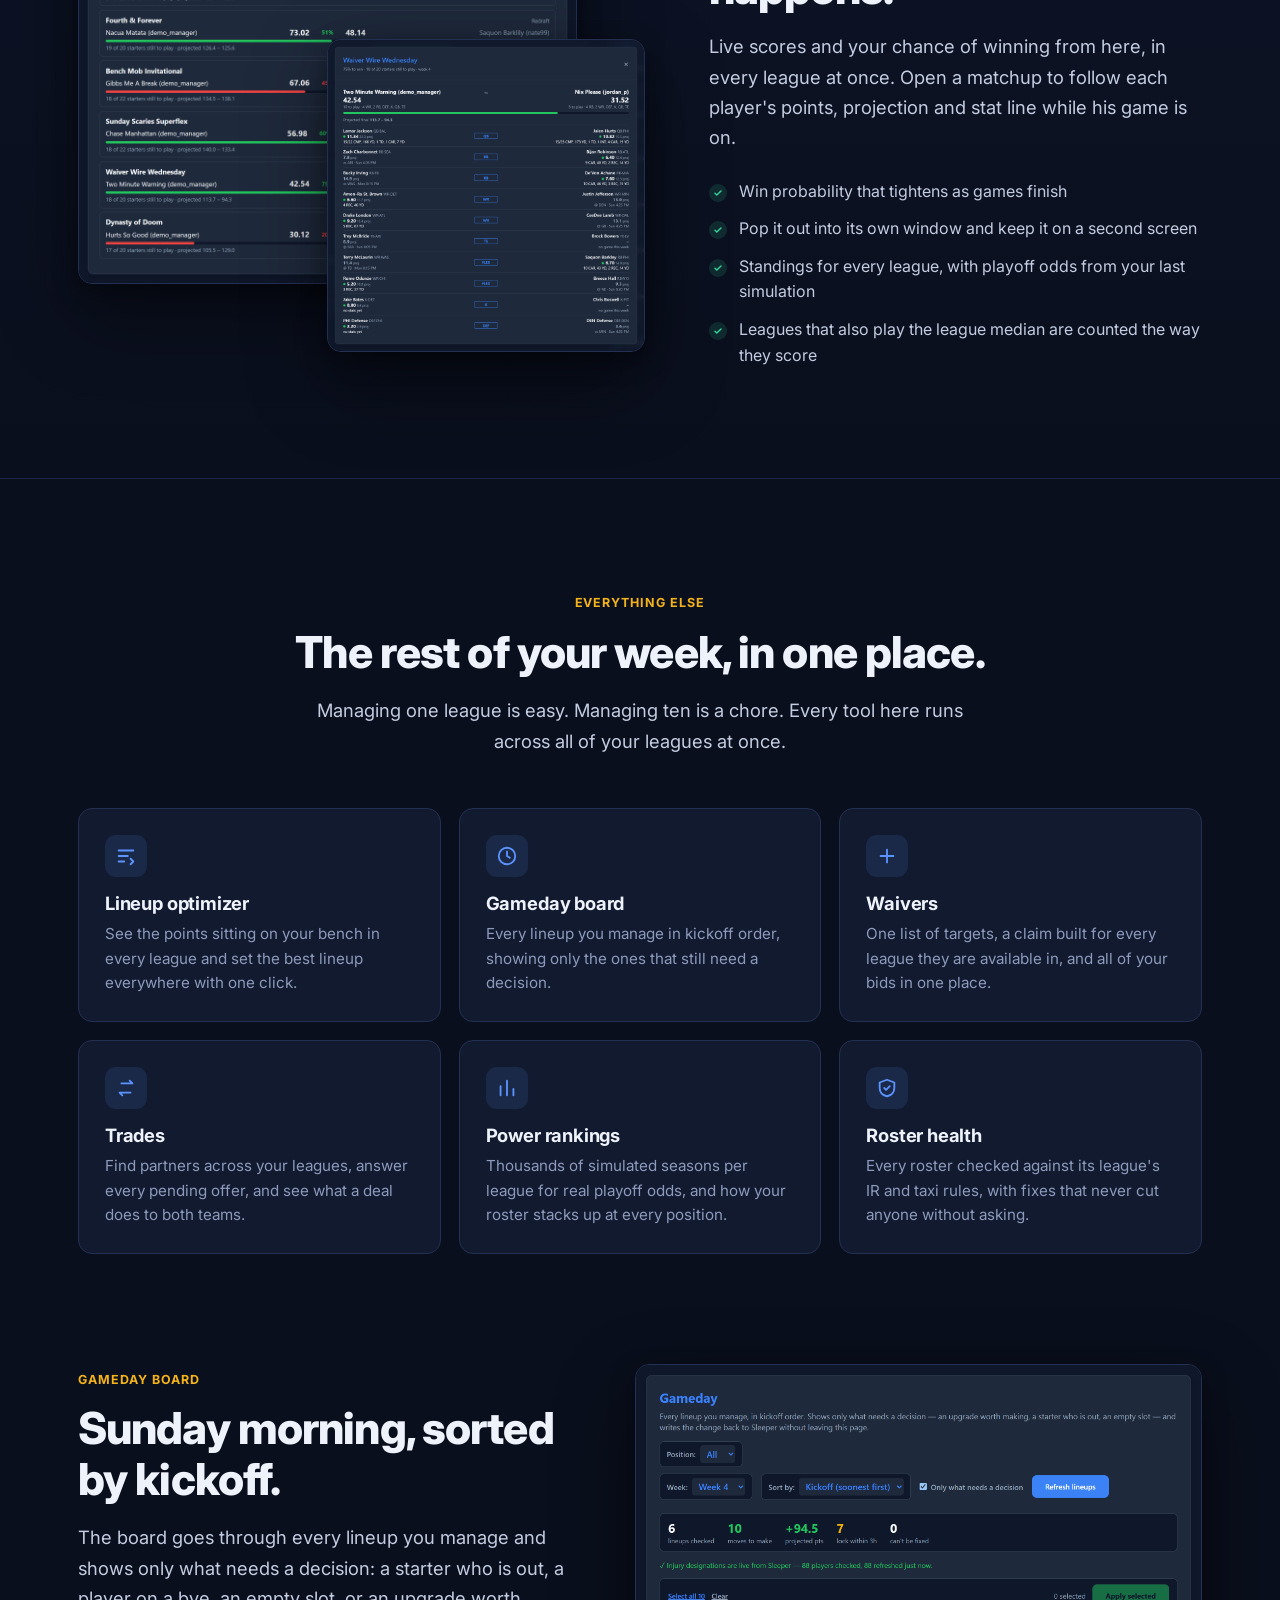
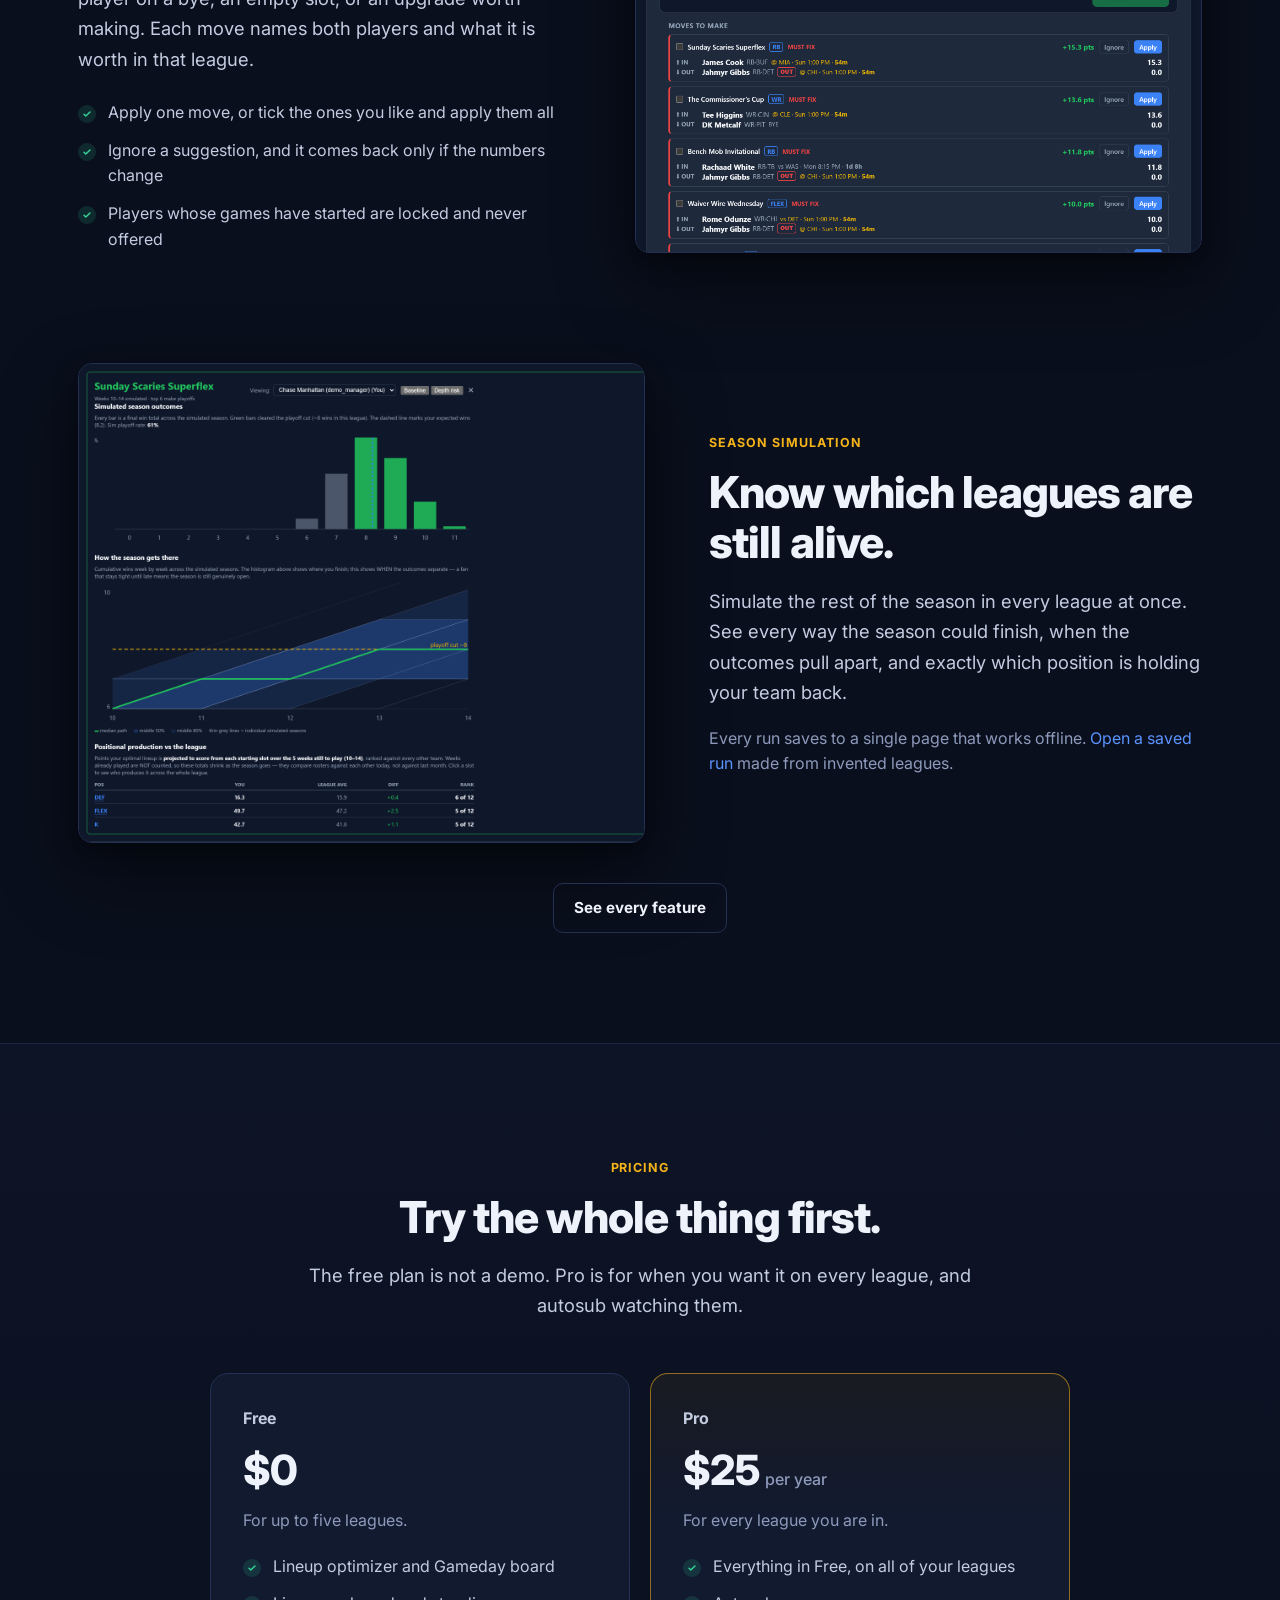
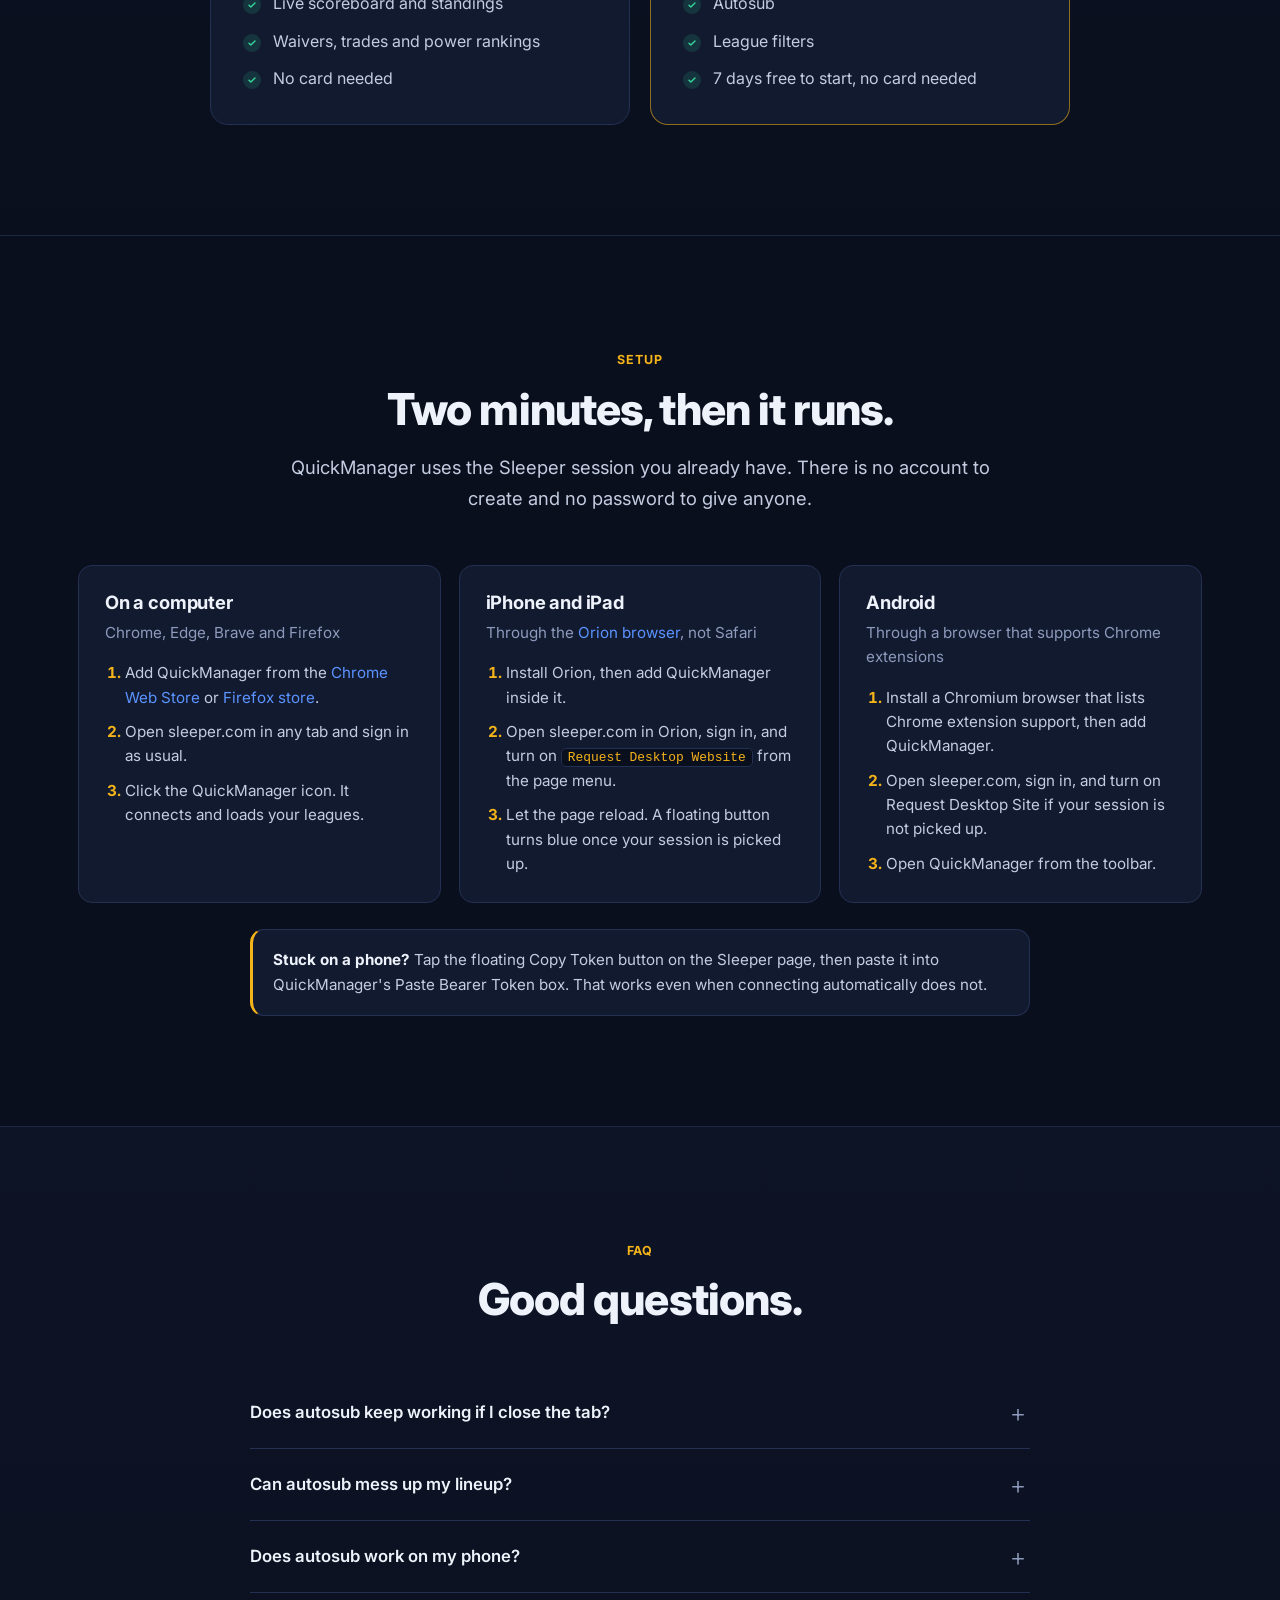
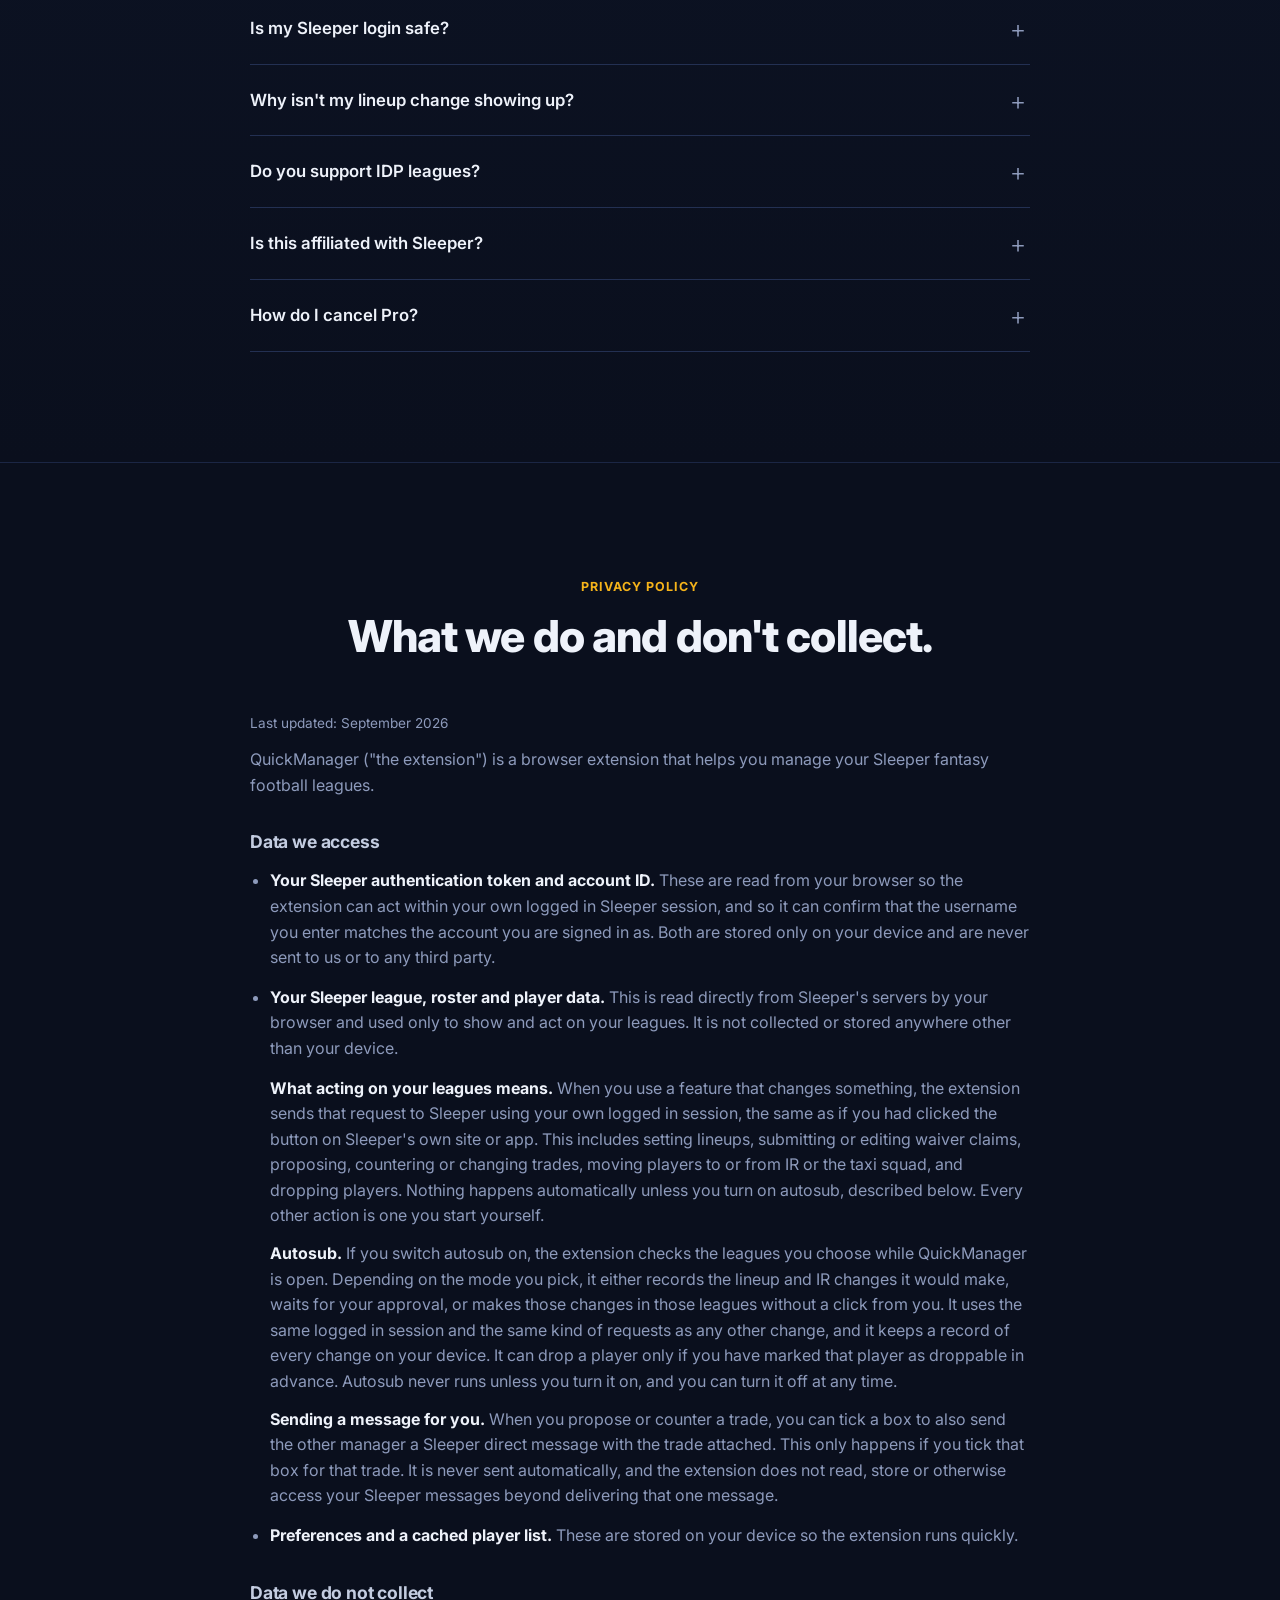
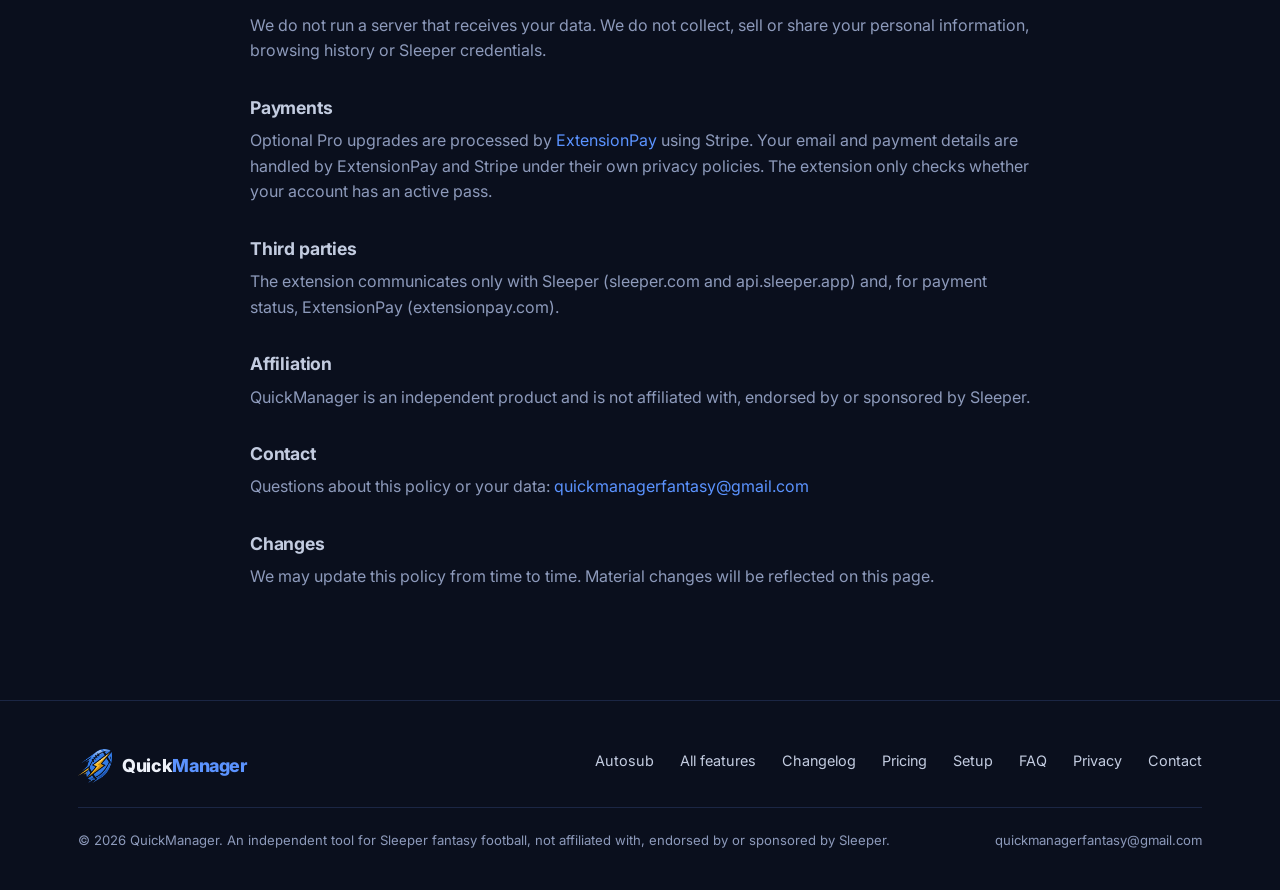
==== commit fa9e02dc: "Auto-deploy website updates from QuickManager repo" ====
--- a/index.html
+++ b/index.html
@@ -16,7 +16,7 @@
 <nav class="nav">
   <div class="wrap">
     <a href="#top" class="brand"><img src="icons/logo_mark.png" alt=""><span>Quick<b>Manager</b></span></a>
-    <a href="changelog.html" class="ver-pill" data-qm-version title="See what changed in each version">v2.0.3</a>
+    <a href="changelog.html" class="ver-pill" data-qm-version title="See what changed in each version">v2.0.4</a>
     <div class="nav-links">
       <a href="#autosub">Autosub</a>
       <a href="#features">Features</a>
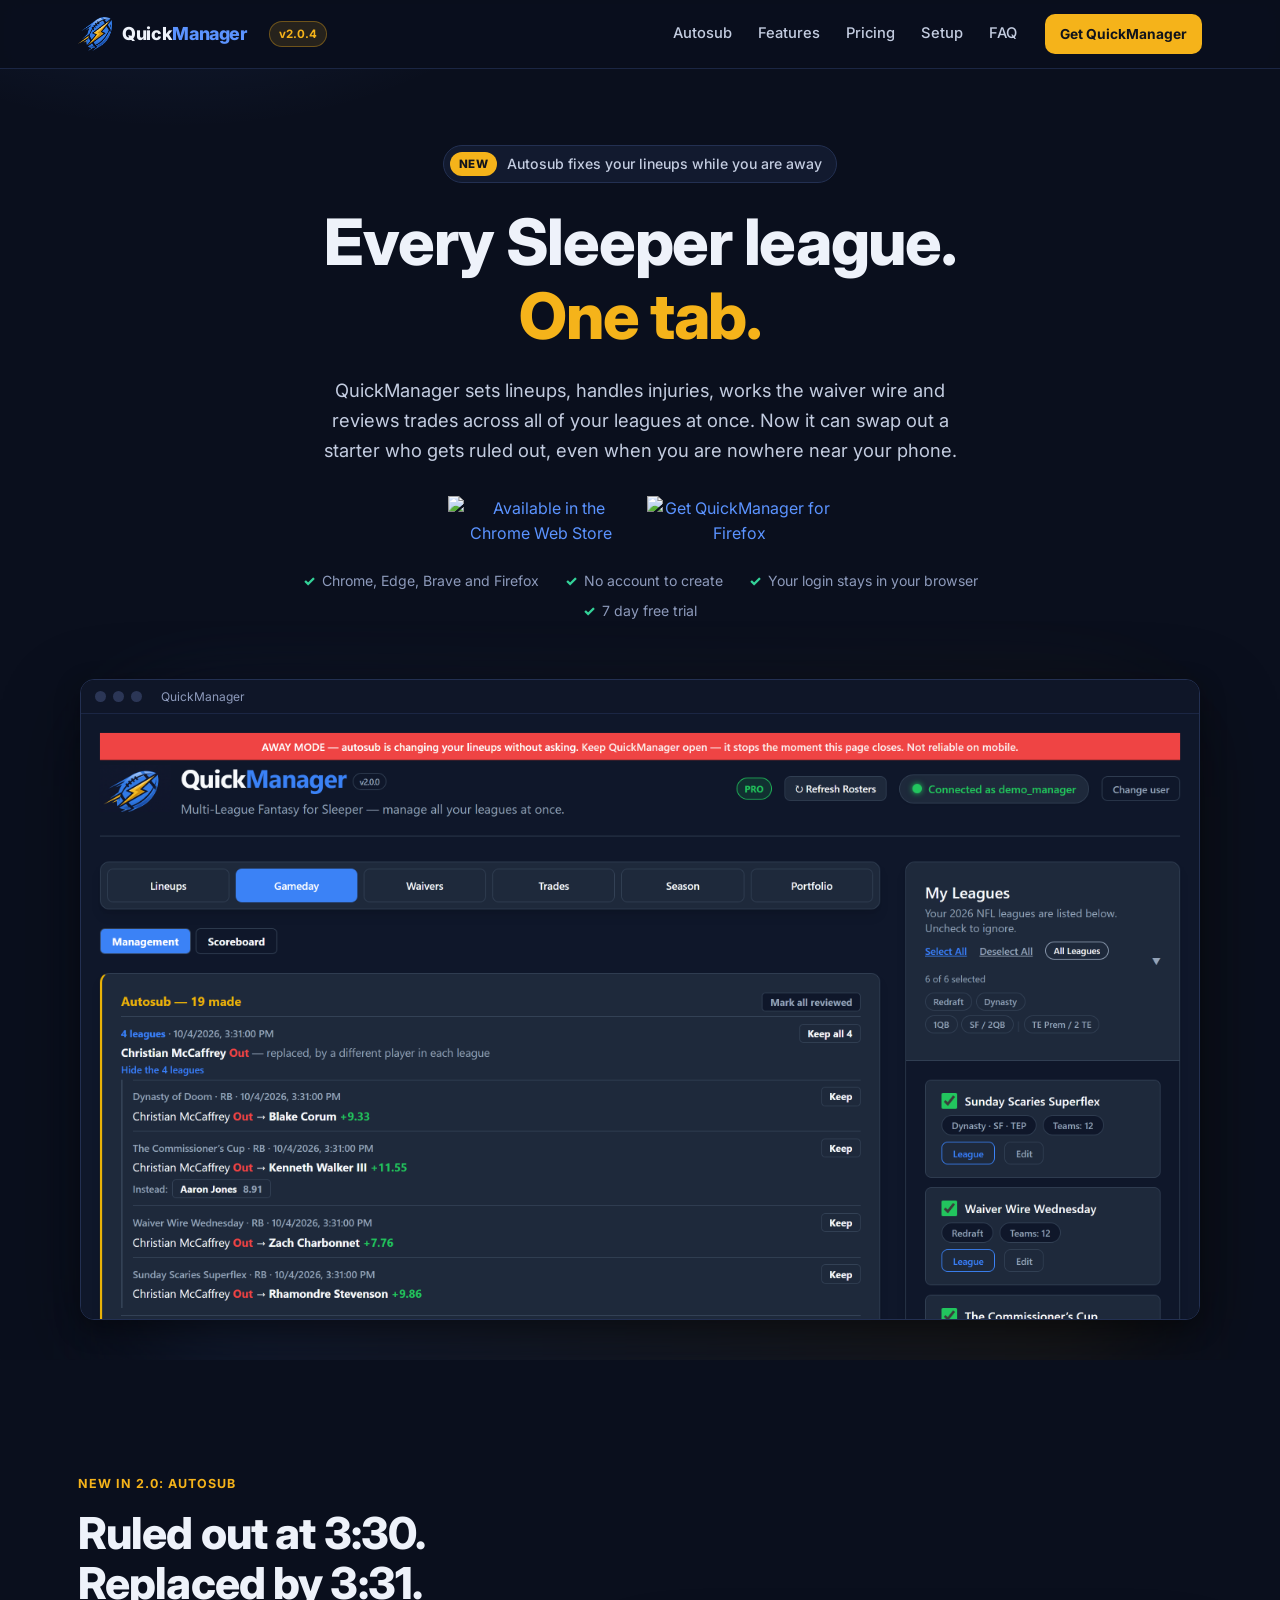
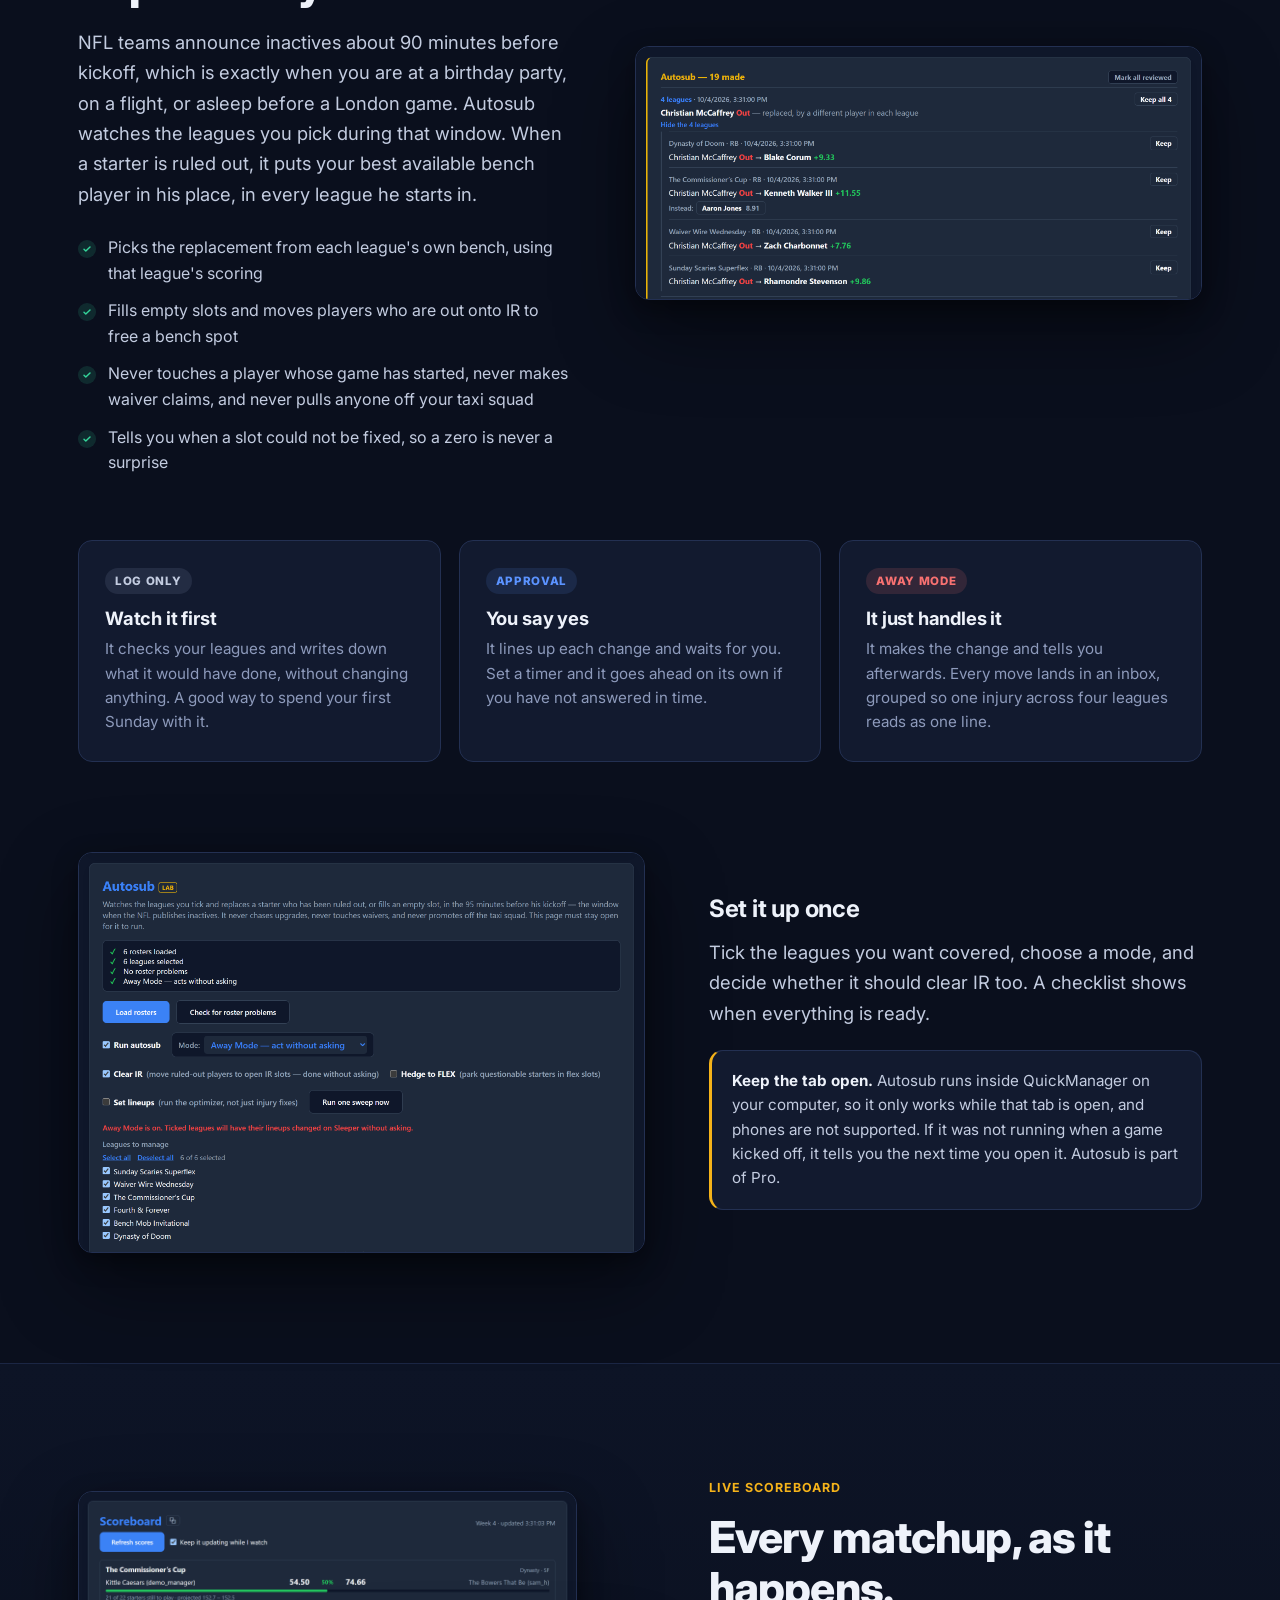
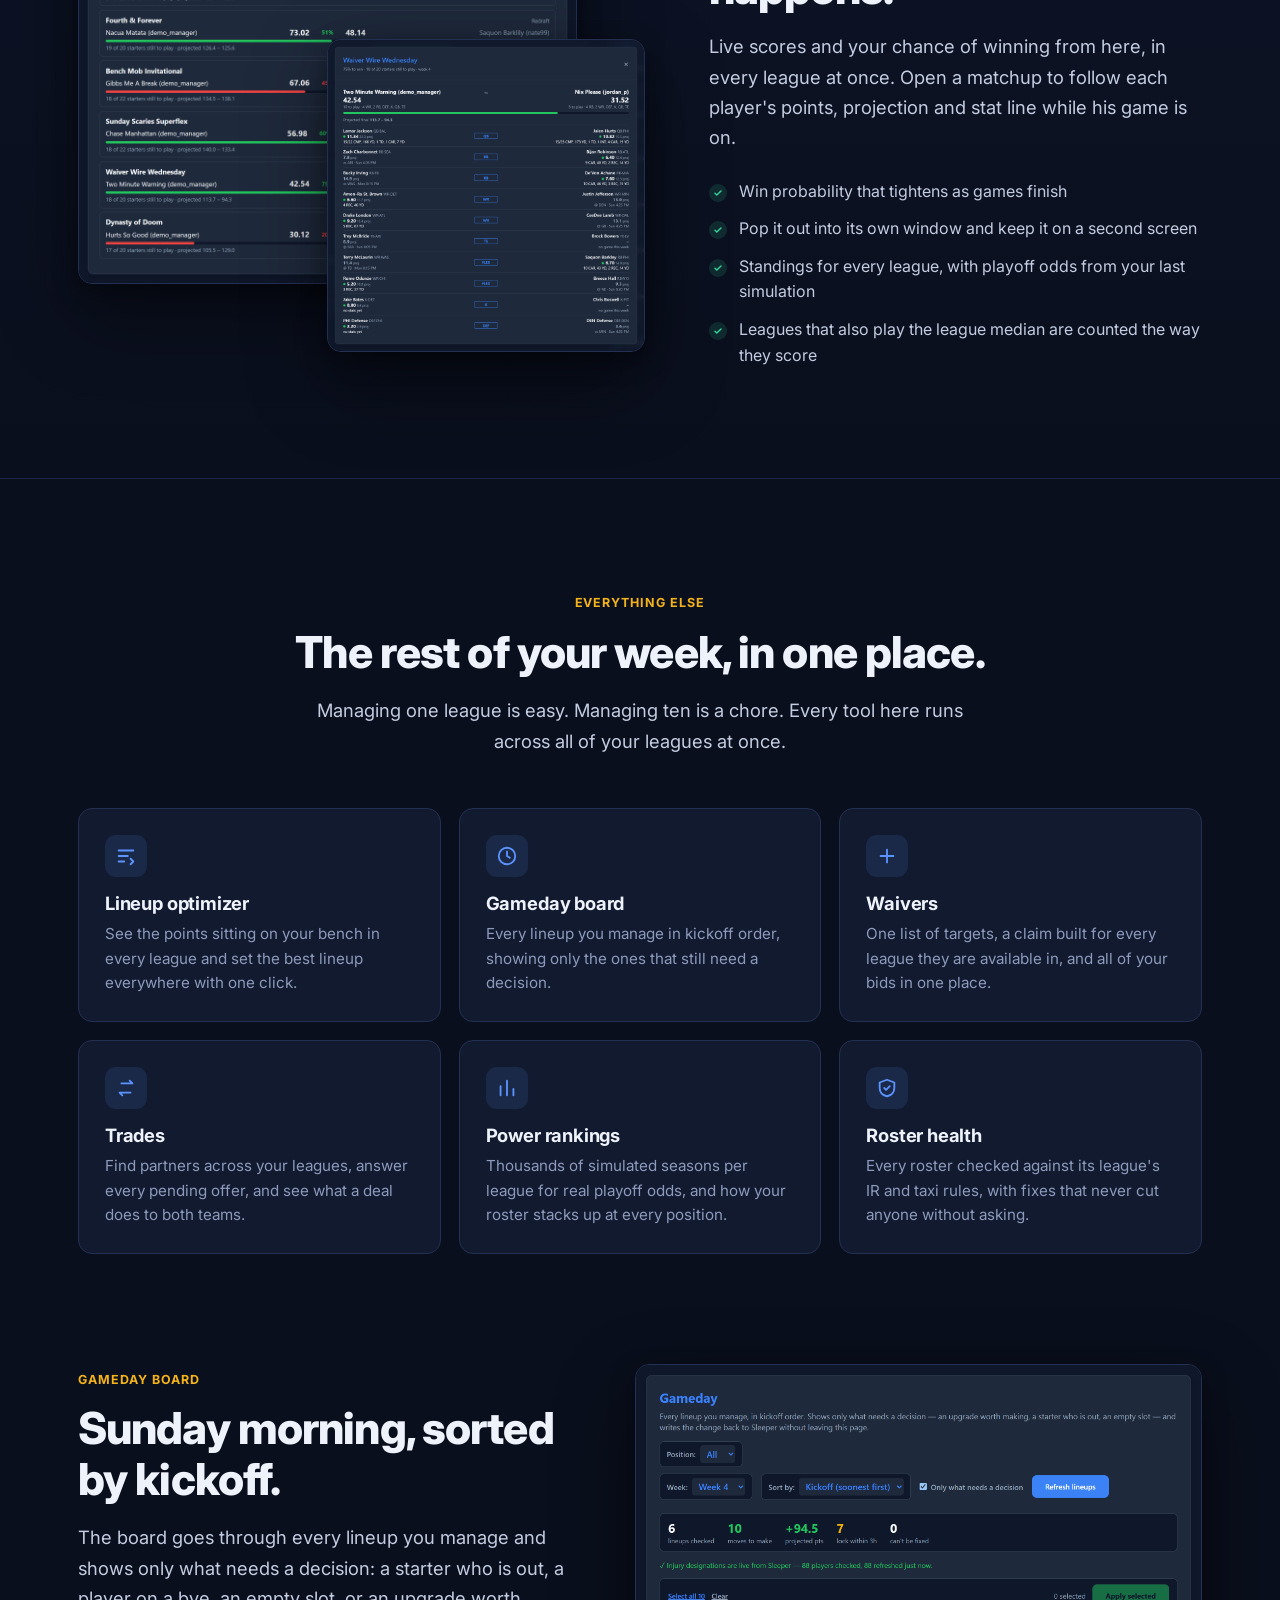
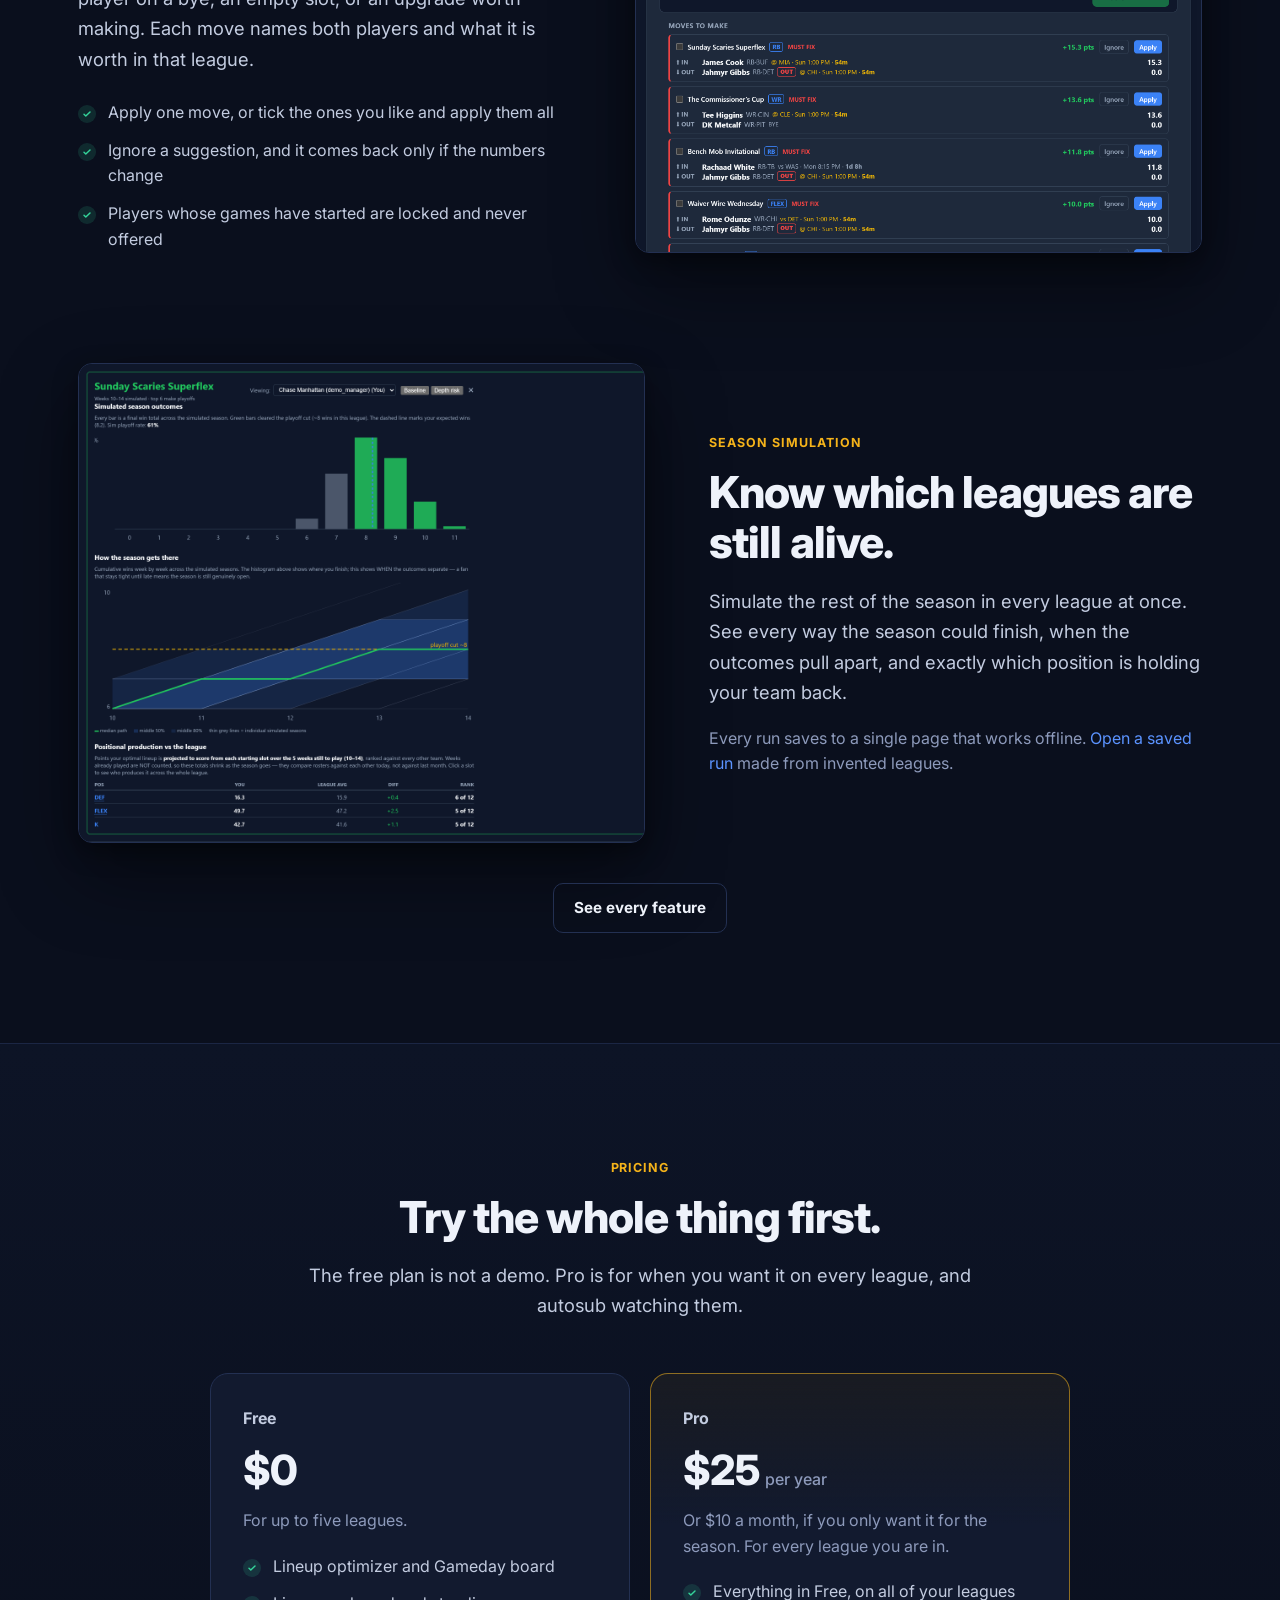
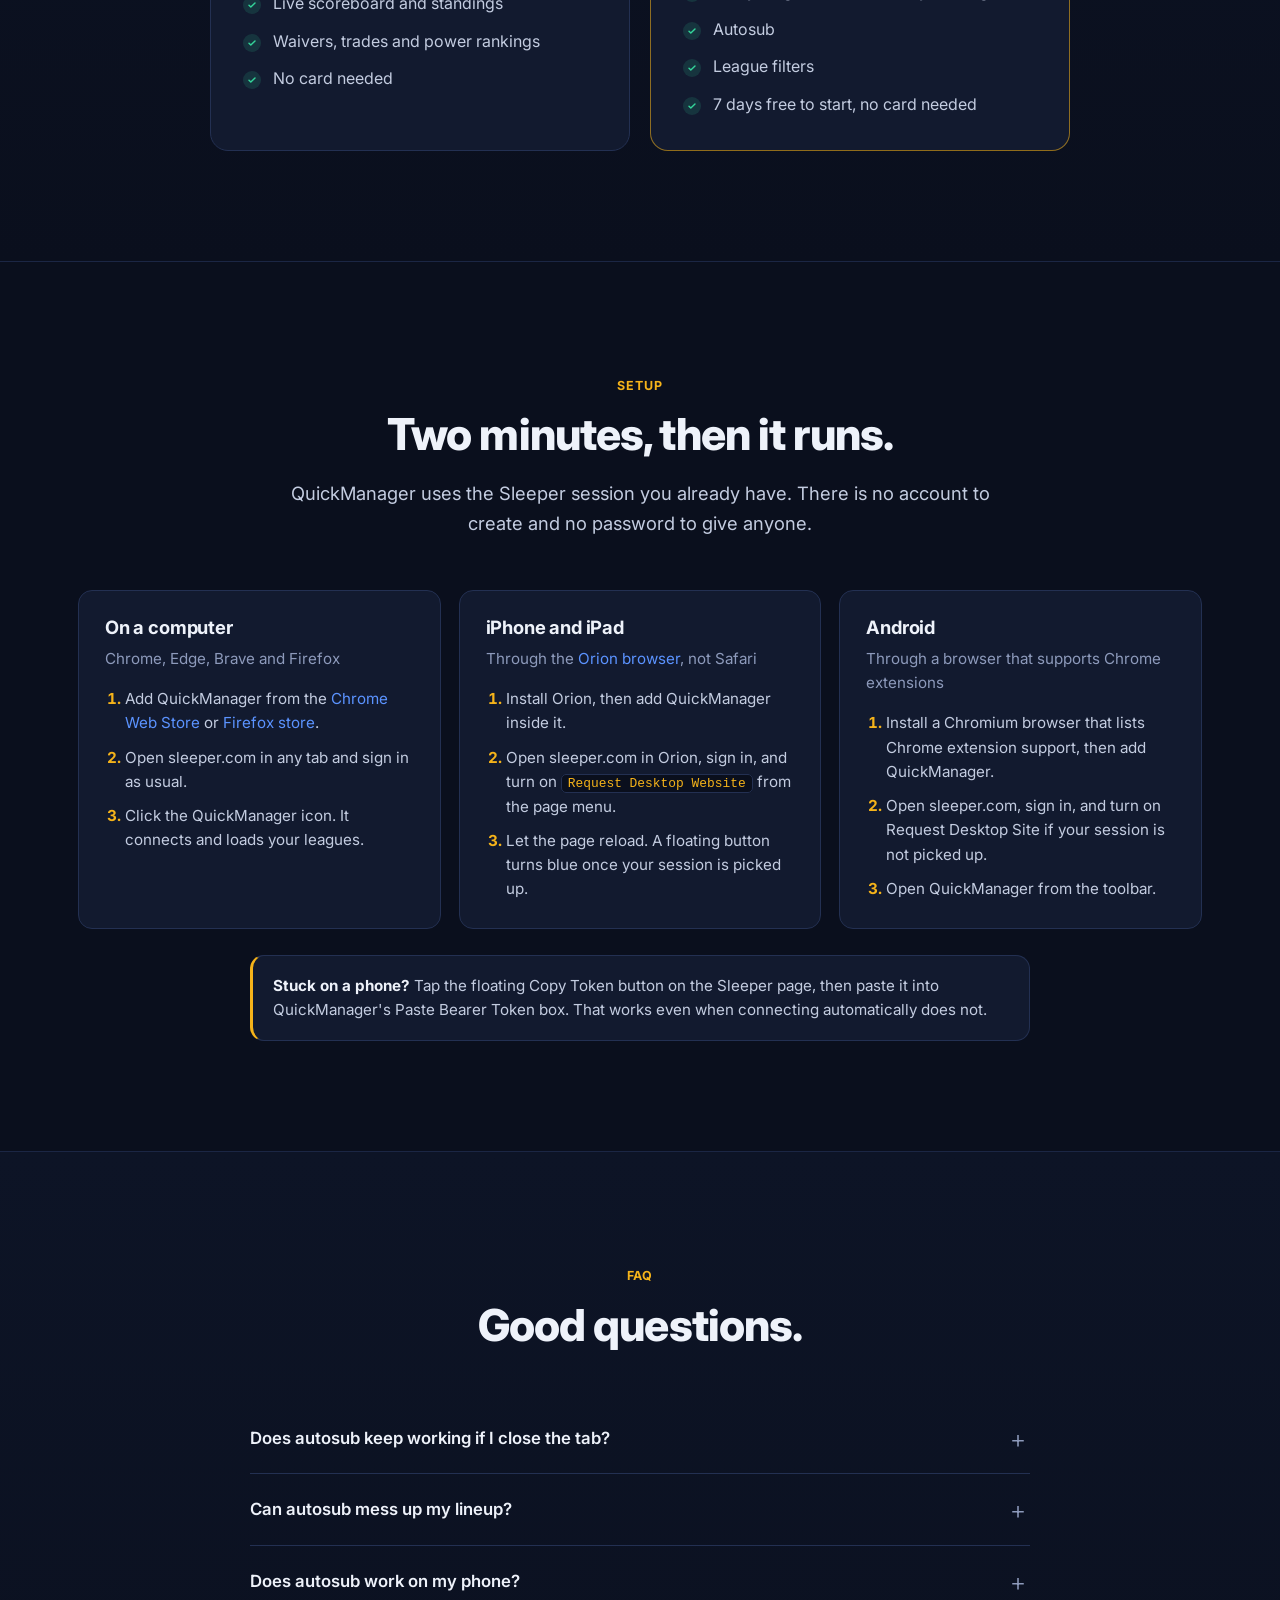
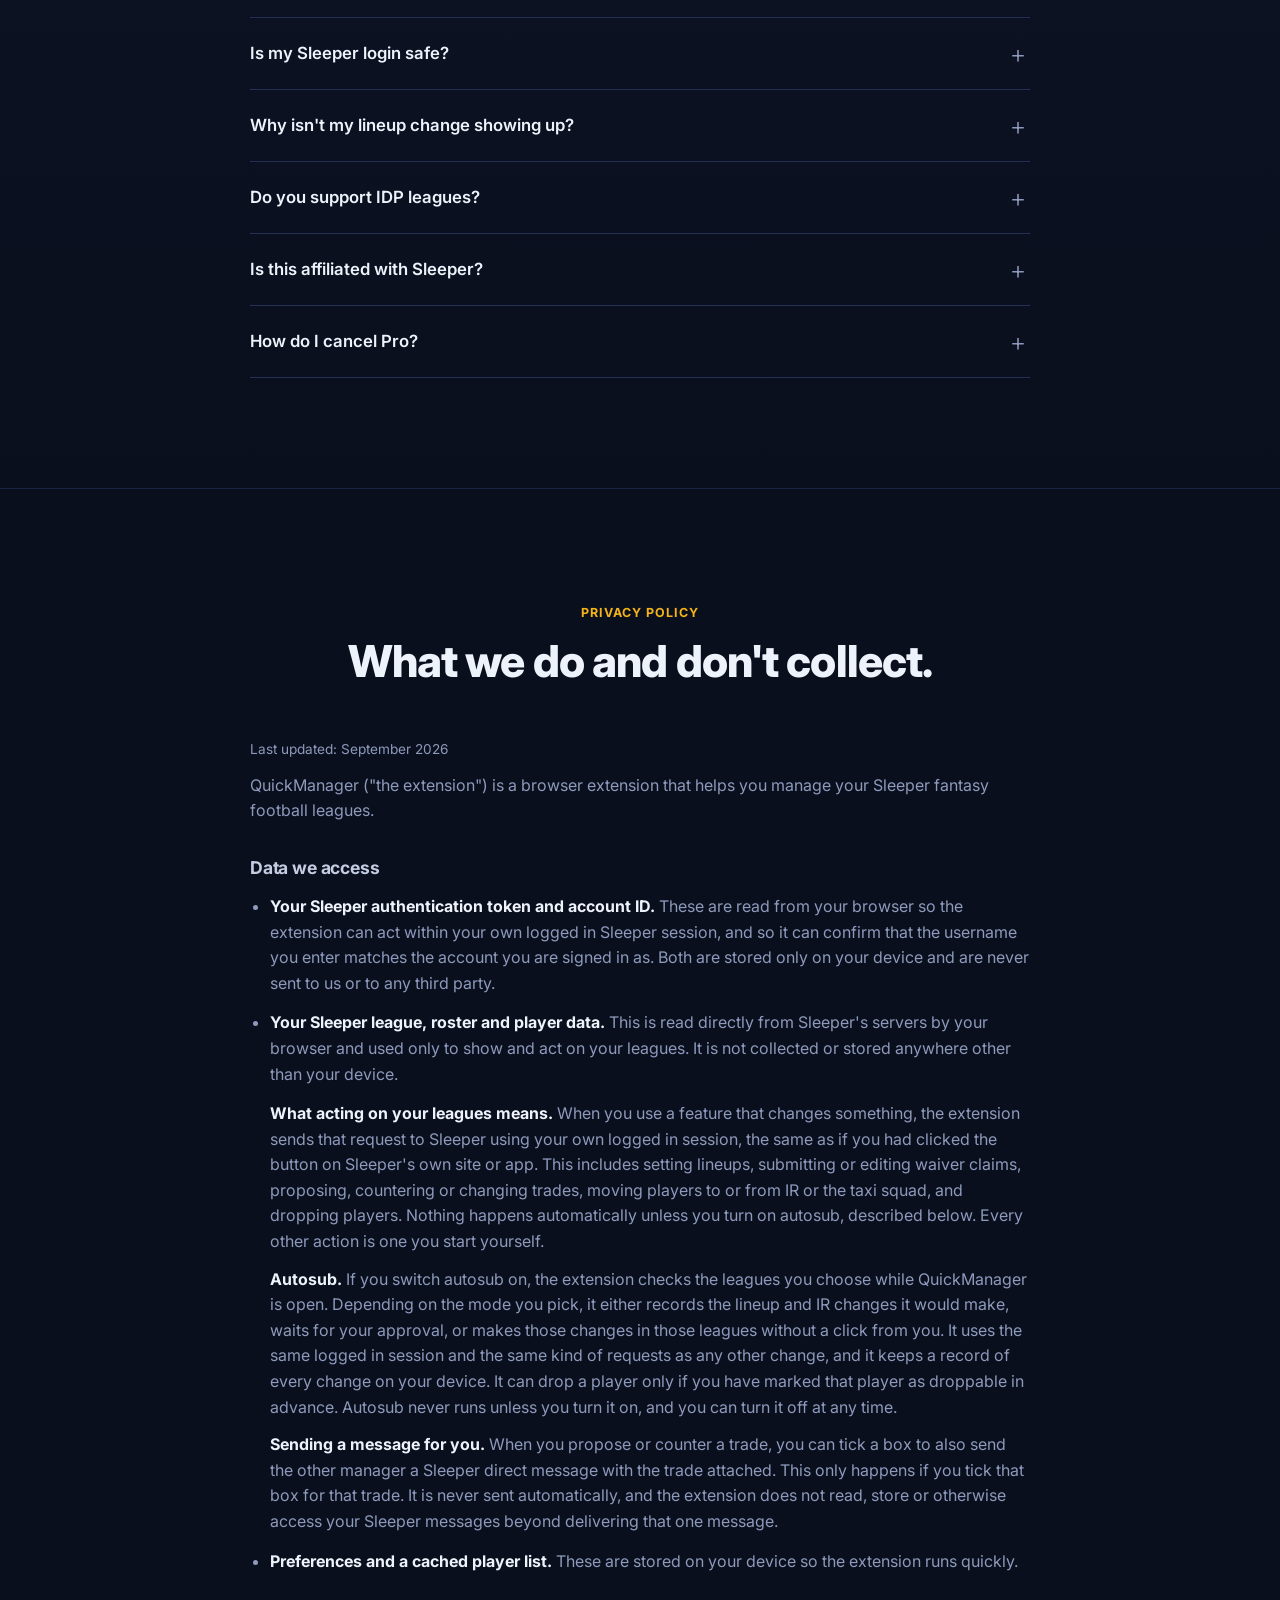
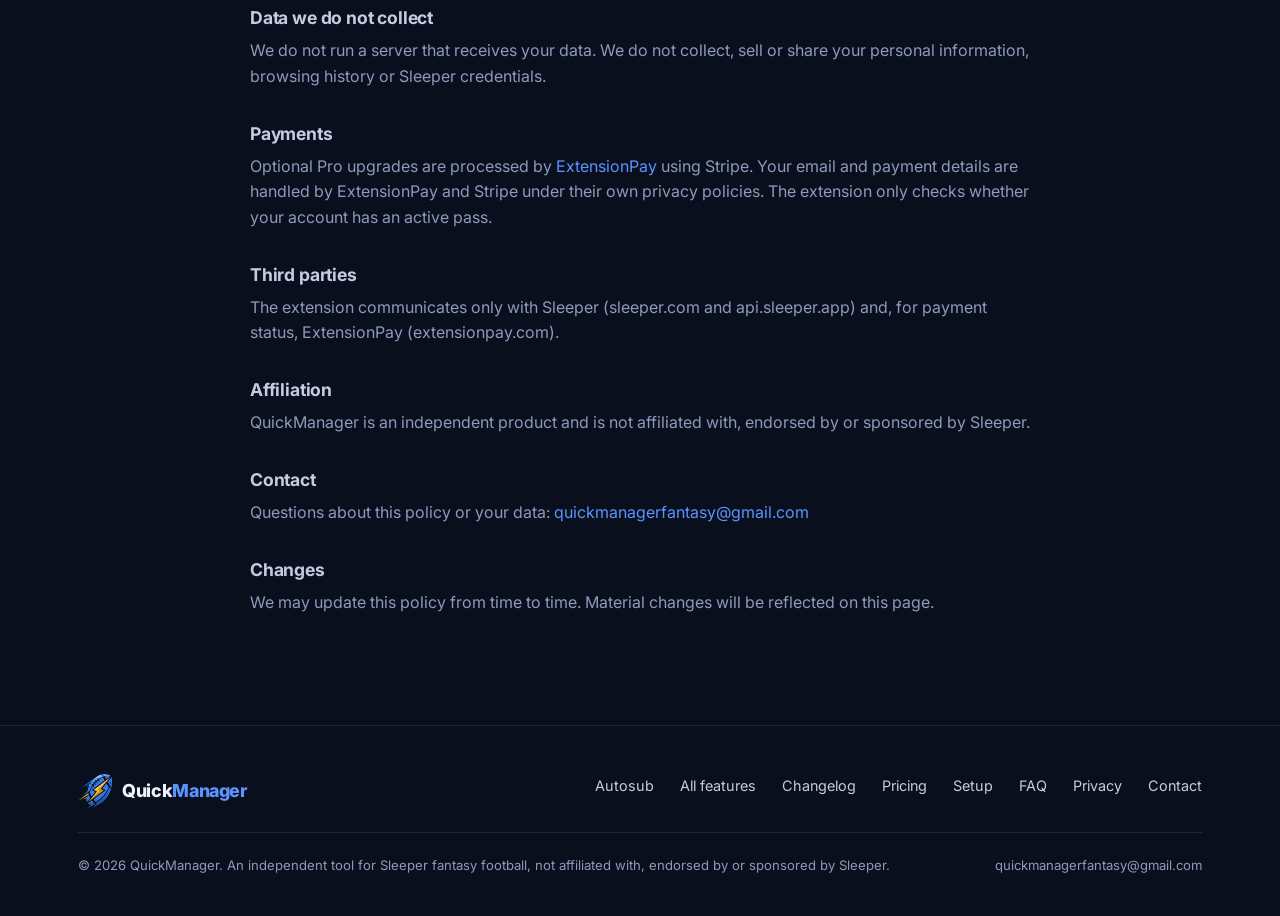
==== commit 878a9042: "Auto-deploy website updates from QuickManager repo" ====
--- a/index.html
+++ b/index.html
@@ -224,7 +224,7 @@
       <div class="plan pro">
         <div class="name">Pro</div>
         <div class="price">$25 <small>per year</small></div>
-        <p class="muted">For every league you are in.</p>
+        <p class="muted">Or $10 a month, if you only want it for the season. For every league you are in.</p>
         <ul class="ticks">
           <li>Everything in Free, on all of your leagues</li>
           <li>Autosub</li>
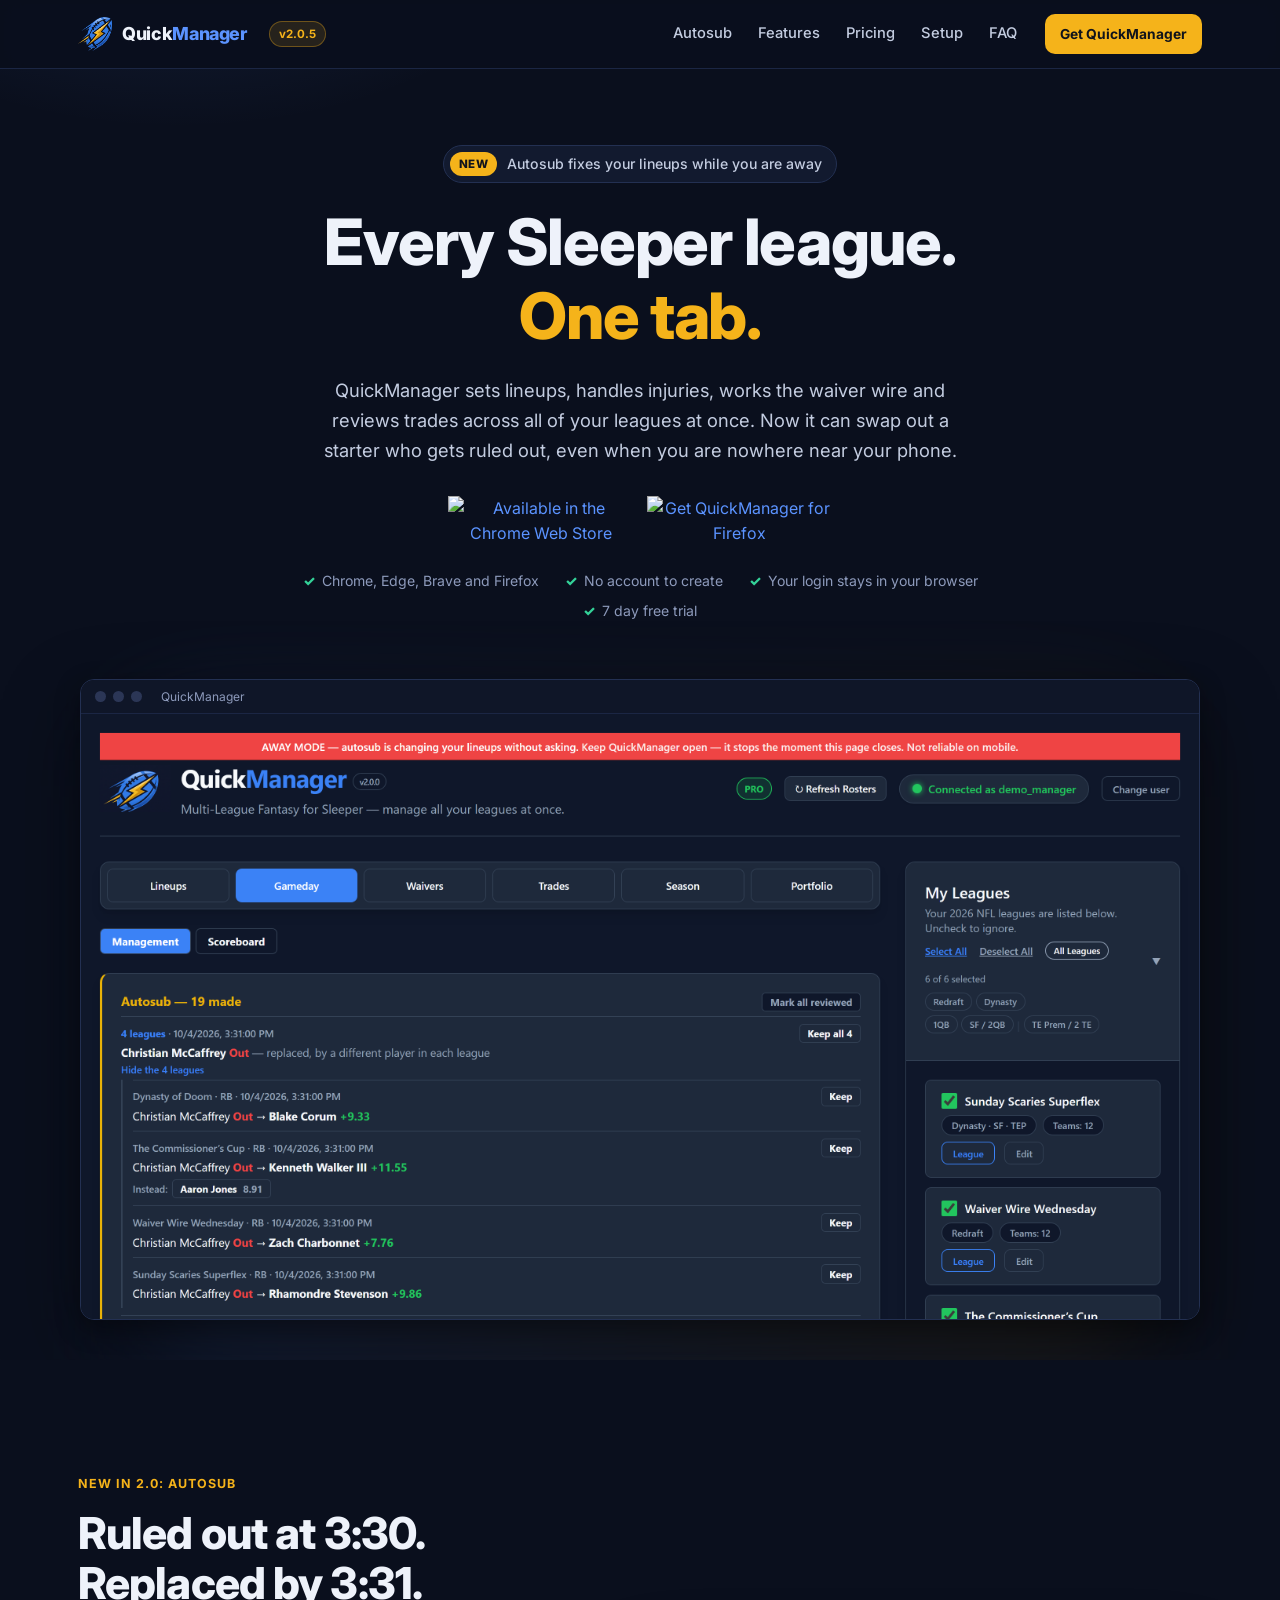
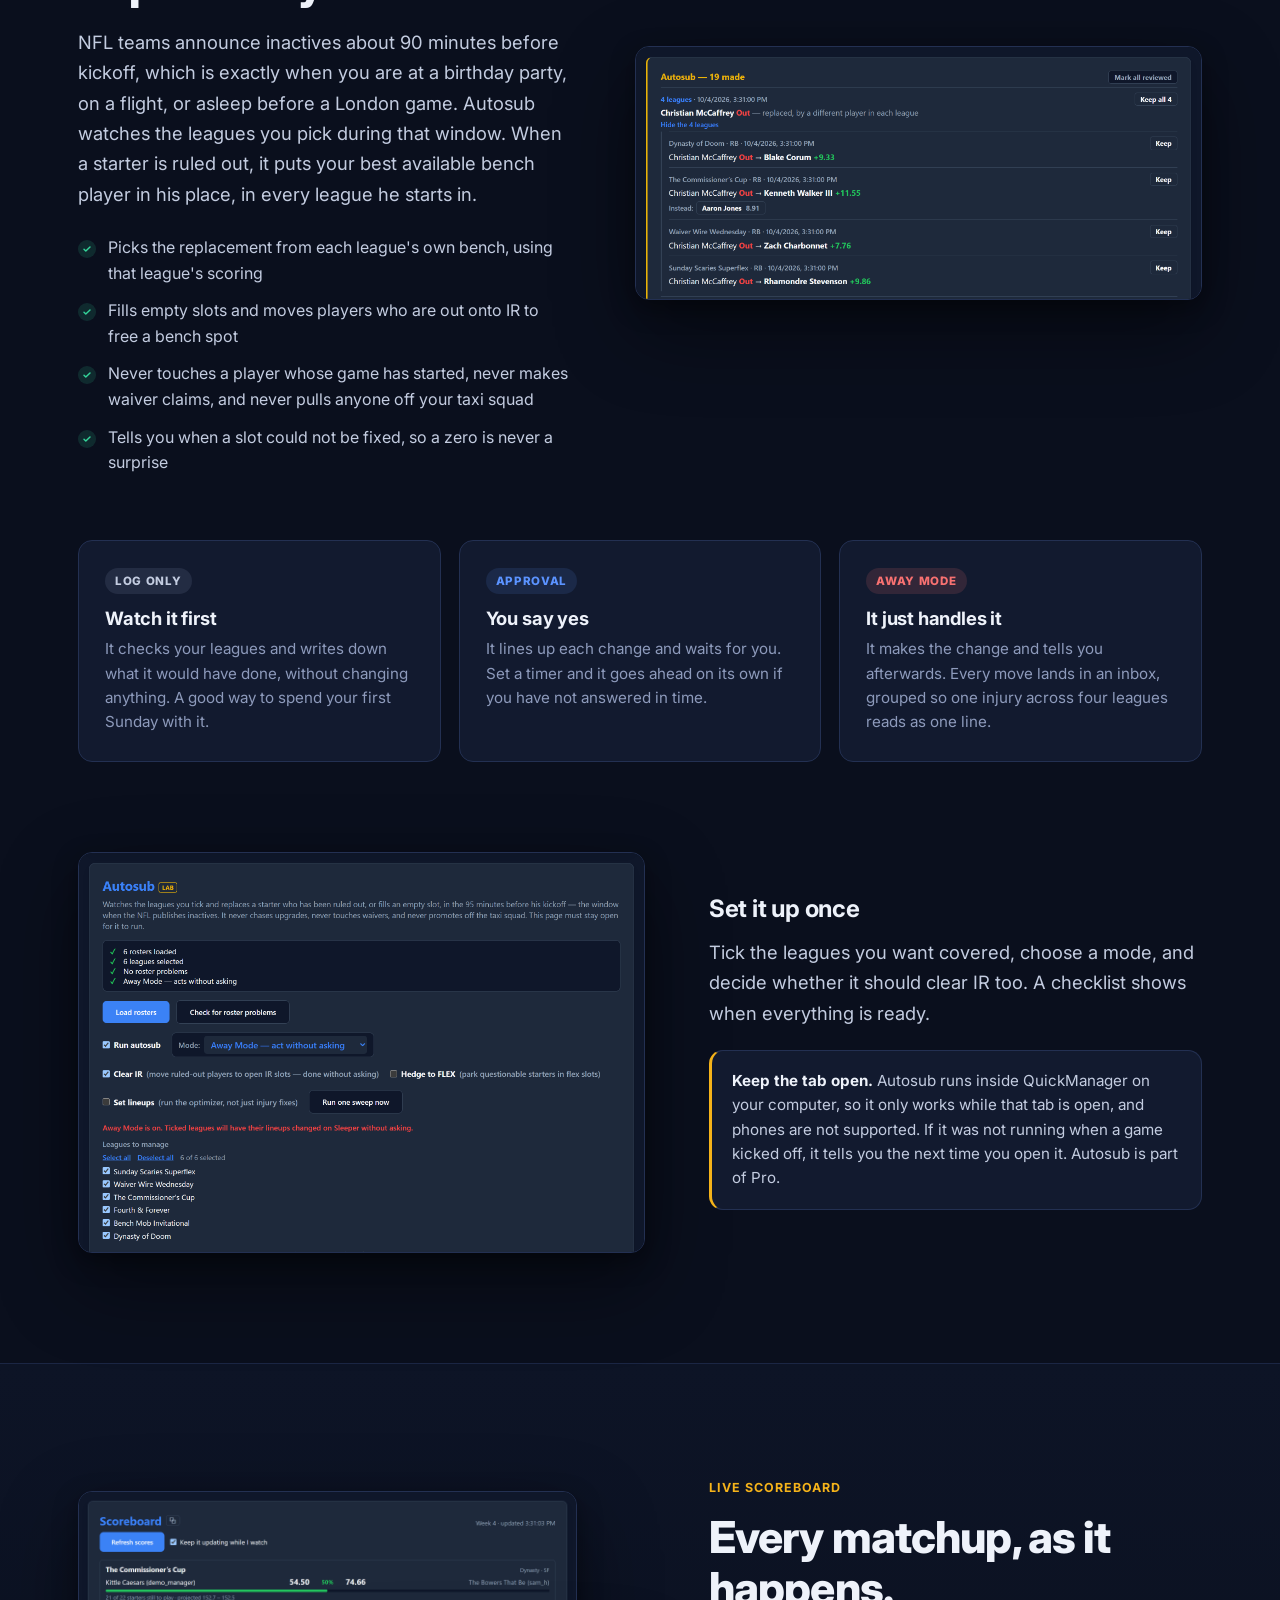
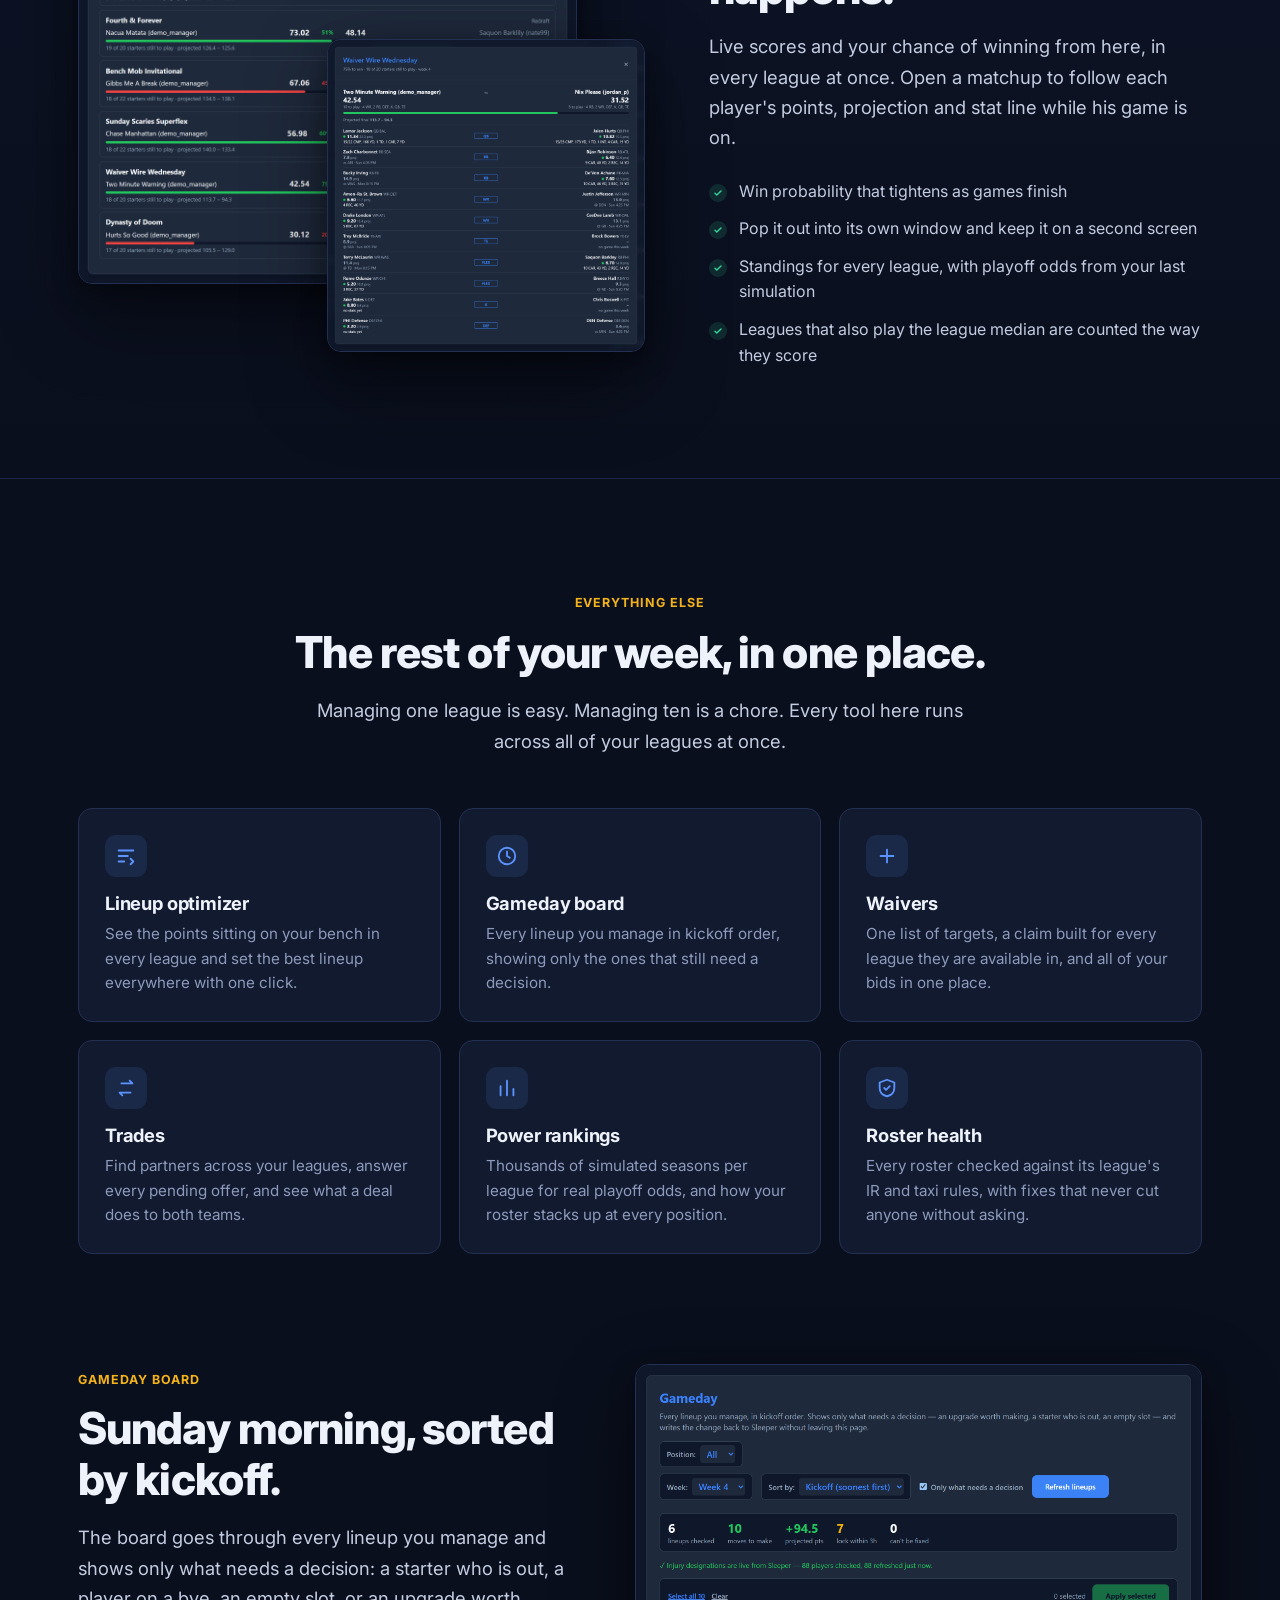
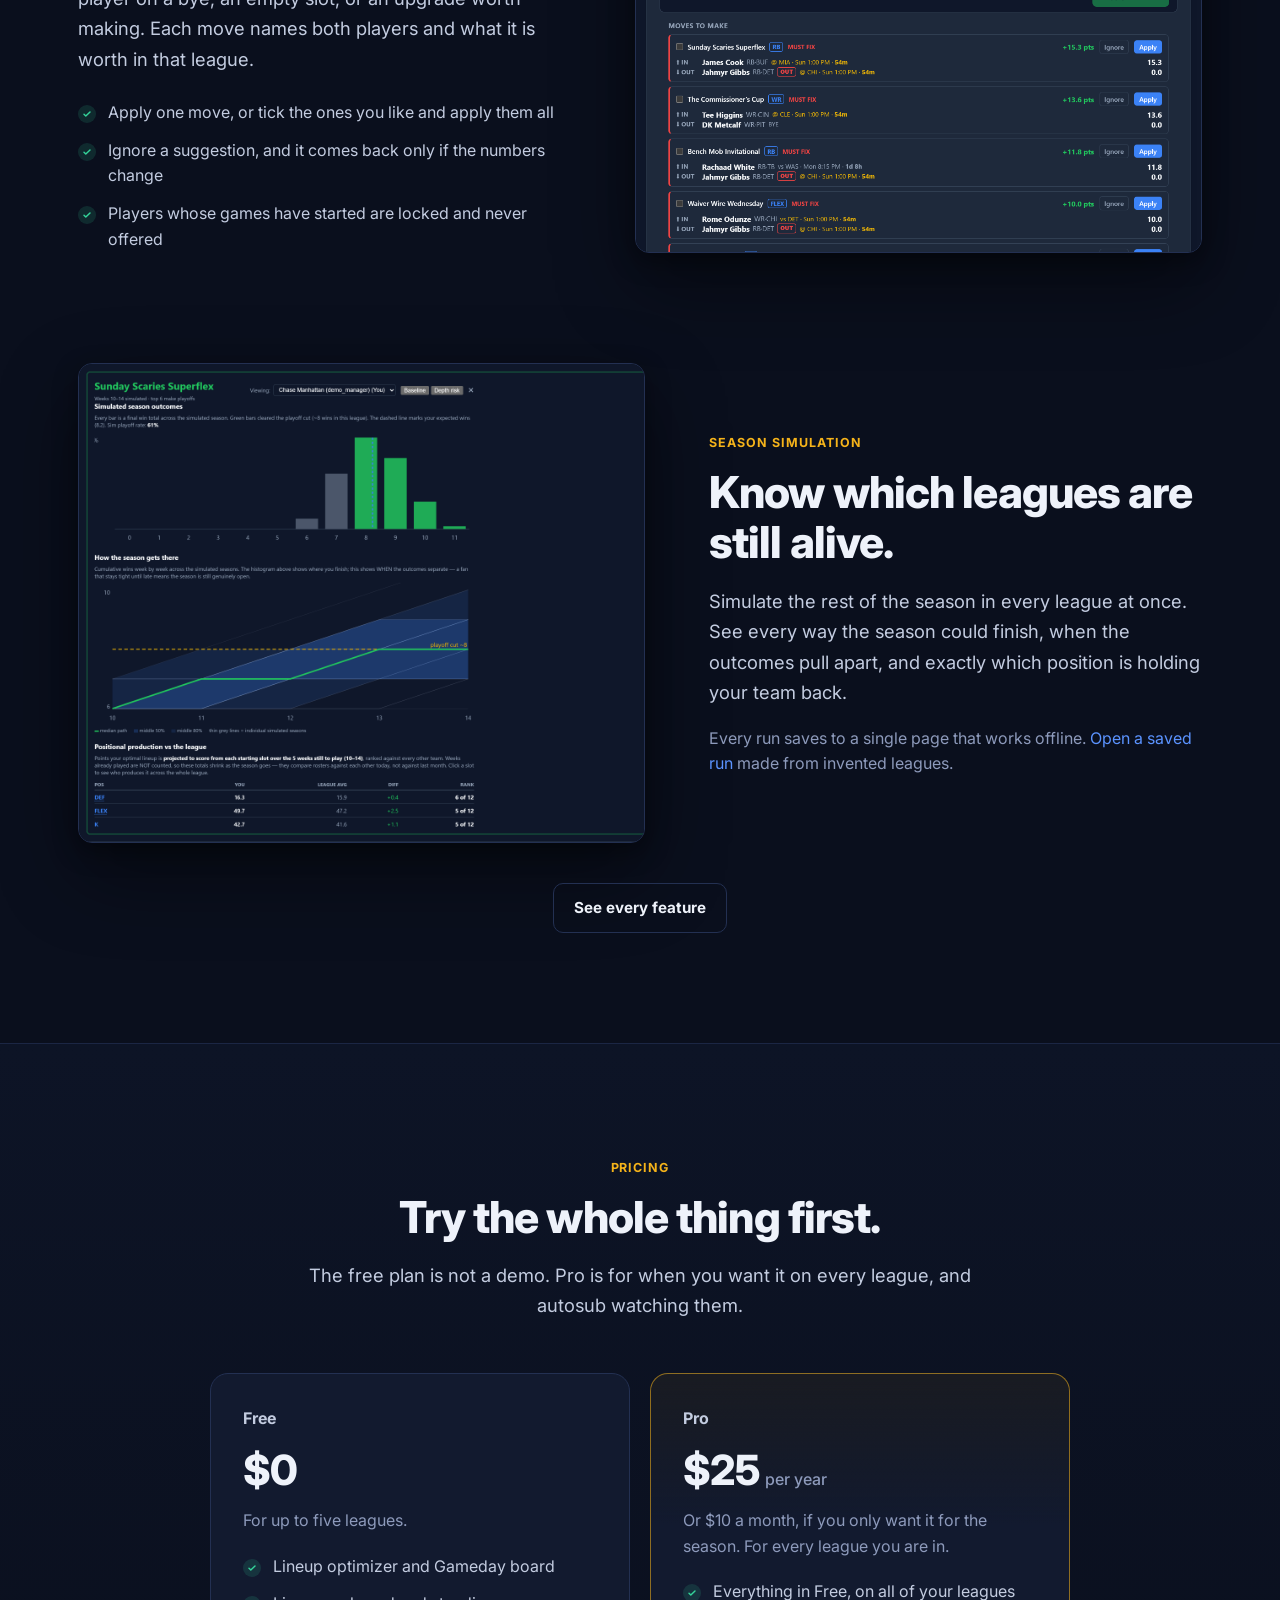
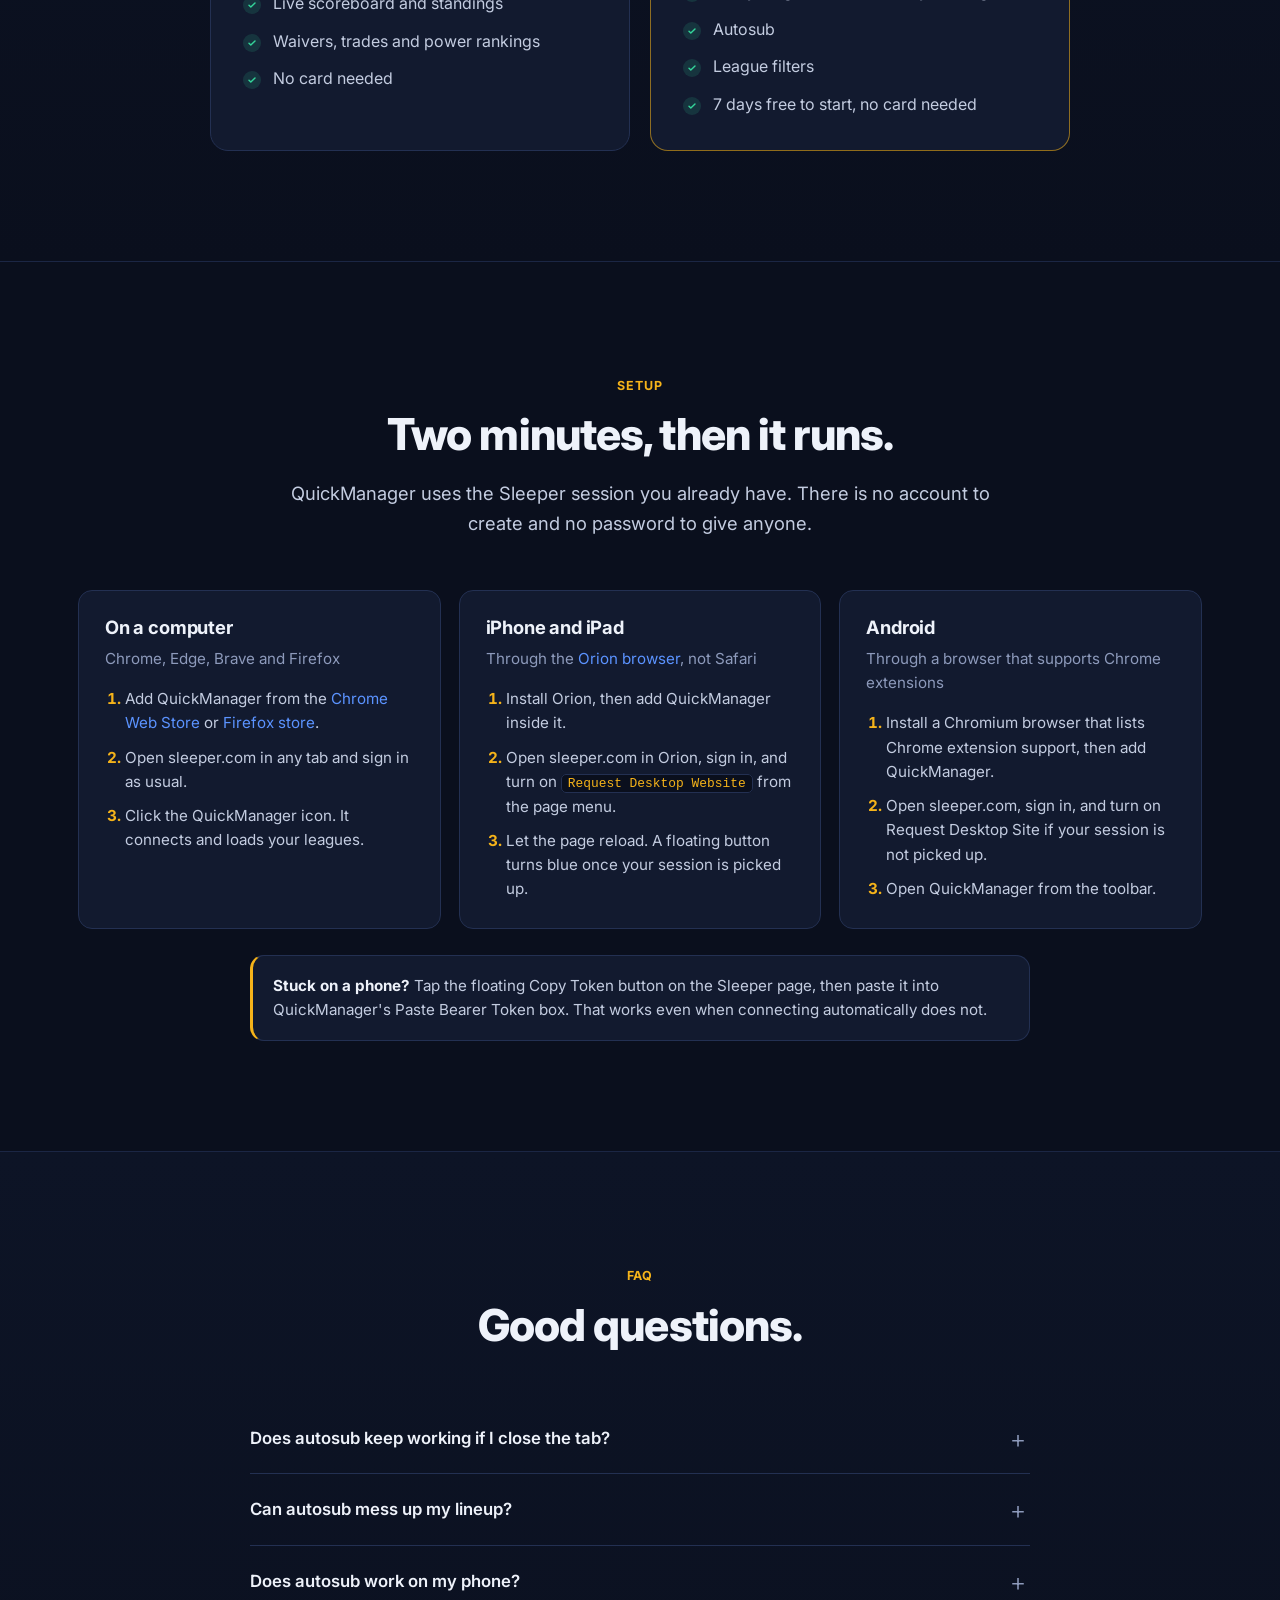
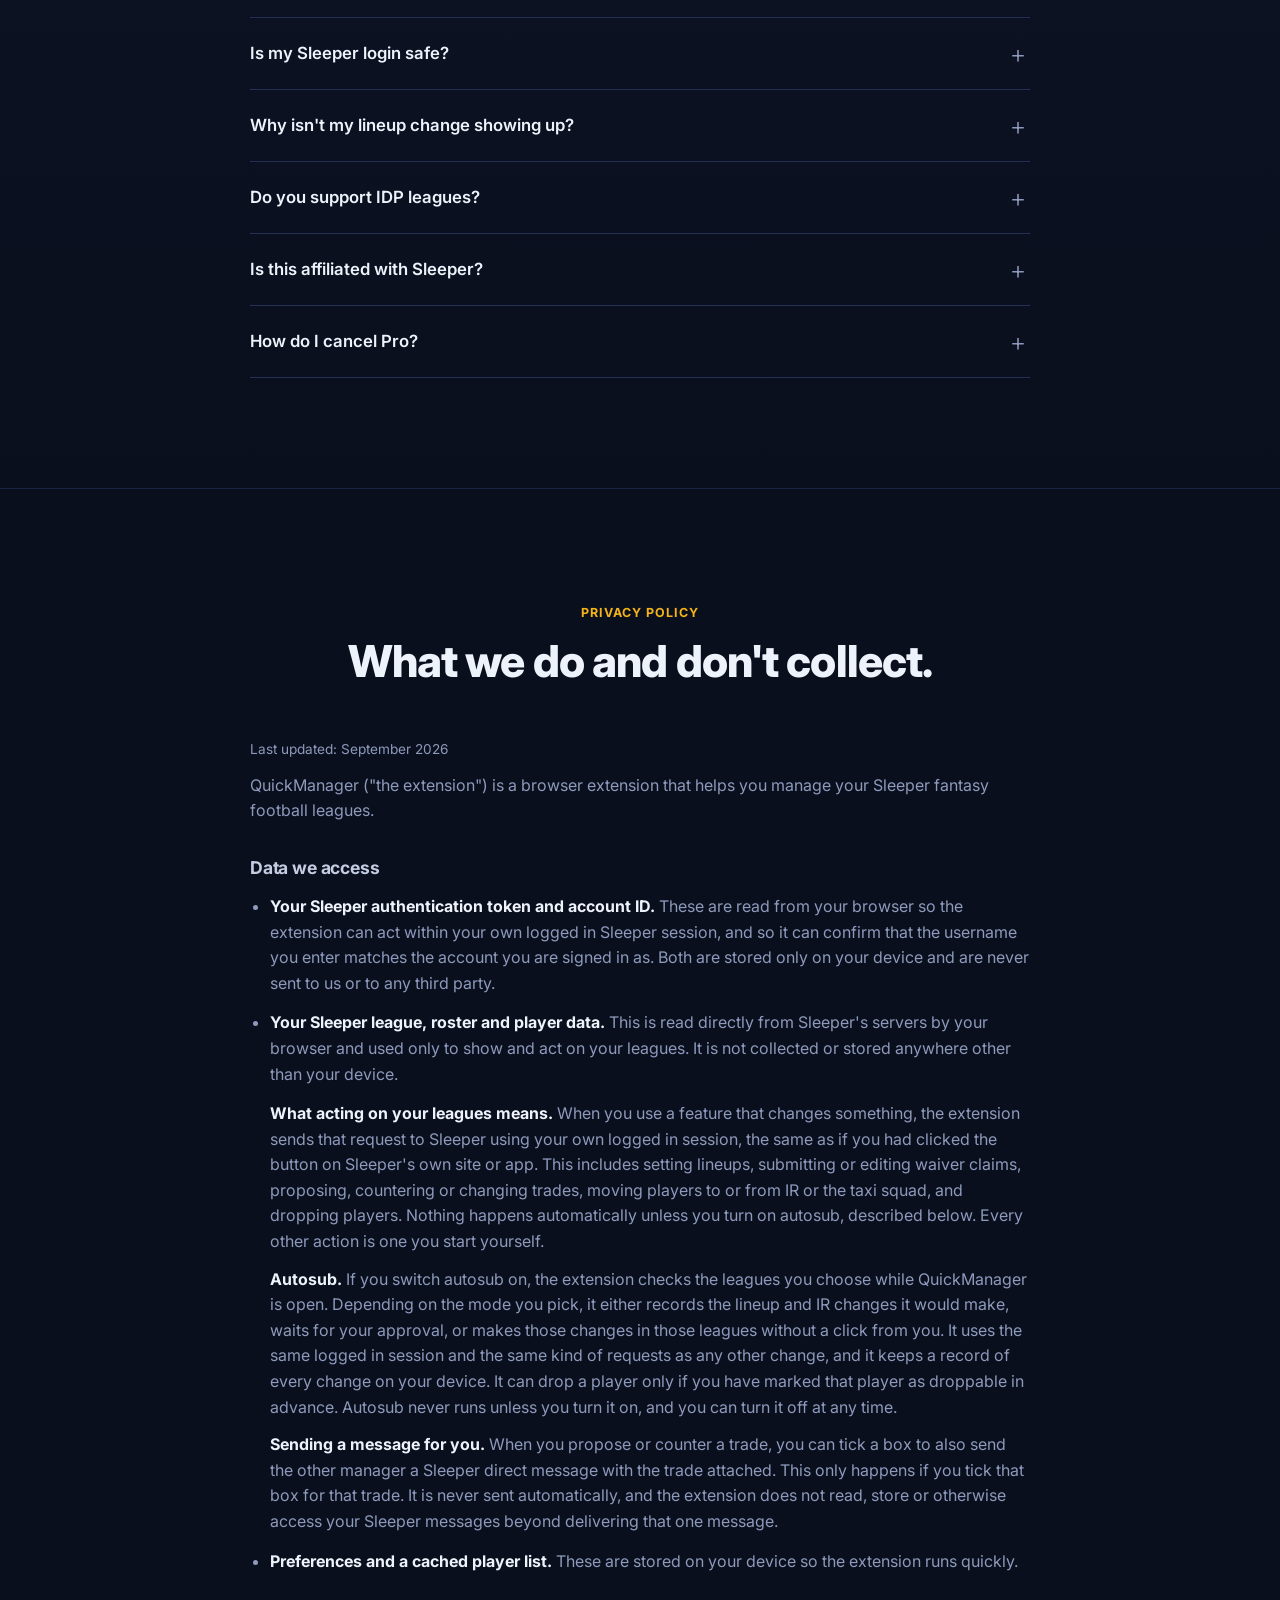
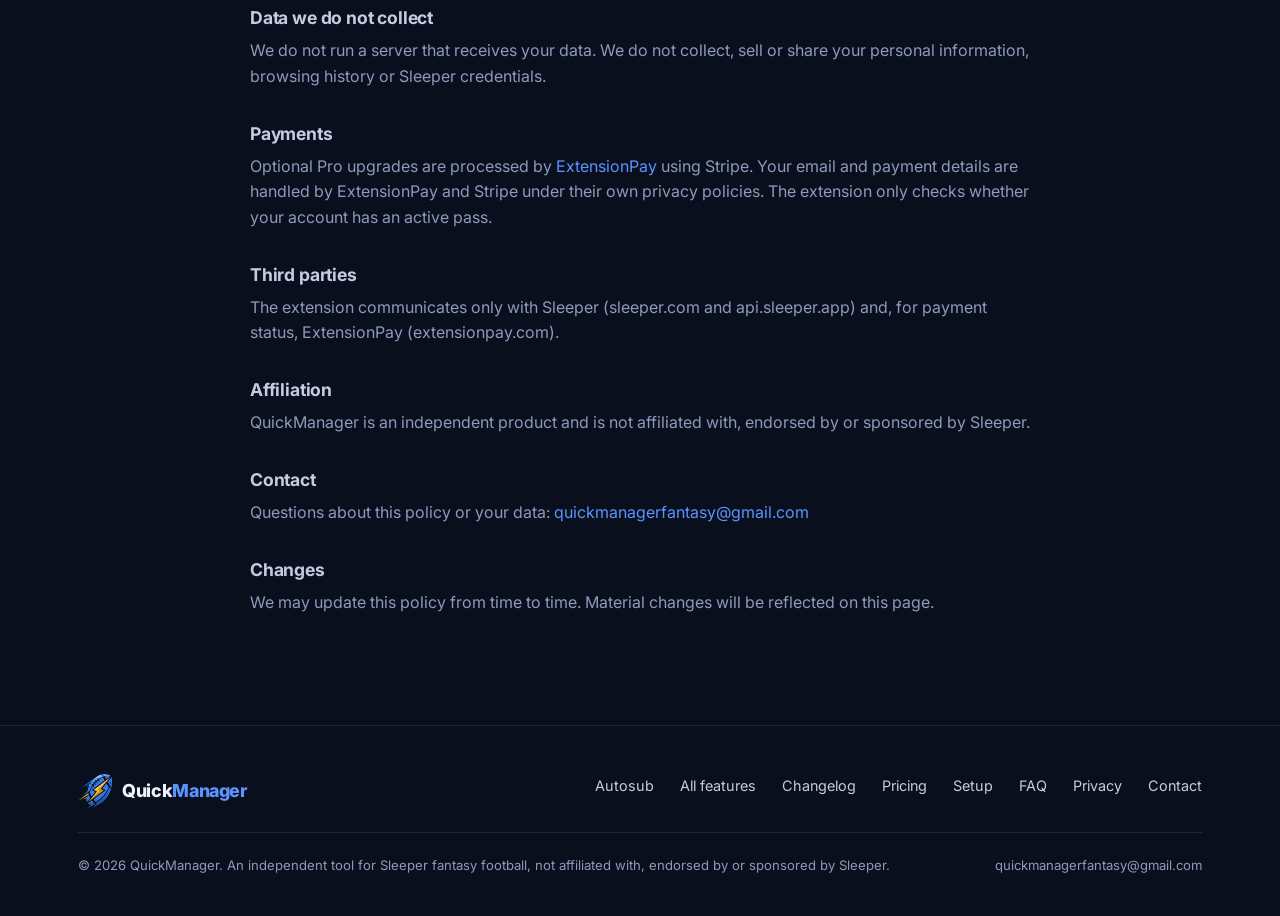
==== commit 2b7b267d: "Auto-deploy website updates from QuickManager repo" ====
--- a/index.html
+++ b/index.html
@@ -16,7 +16,7 @@
 <nav class="nav">
   <div class="wrap">
     <a href="#top" class="brand"><img src="icons/logo_mark.png" alt=""><span>Quick<b>Manager</b></span></a>
-    <a href="changelog.html" class="ver-pill" data-qm-version title="See what changed in each version">v2.0.4</a>
+    <a href="changelog.html" class="ver-pill" data-qm-version title="See what changed in each version">v2.0.5</a>
     <div class="nav-links">
       <a href="#autosub">Autosub</a>
       <a href="#features">Features</a>
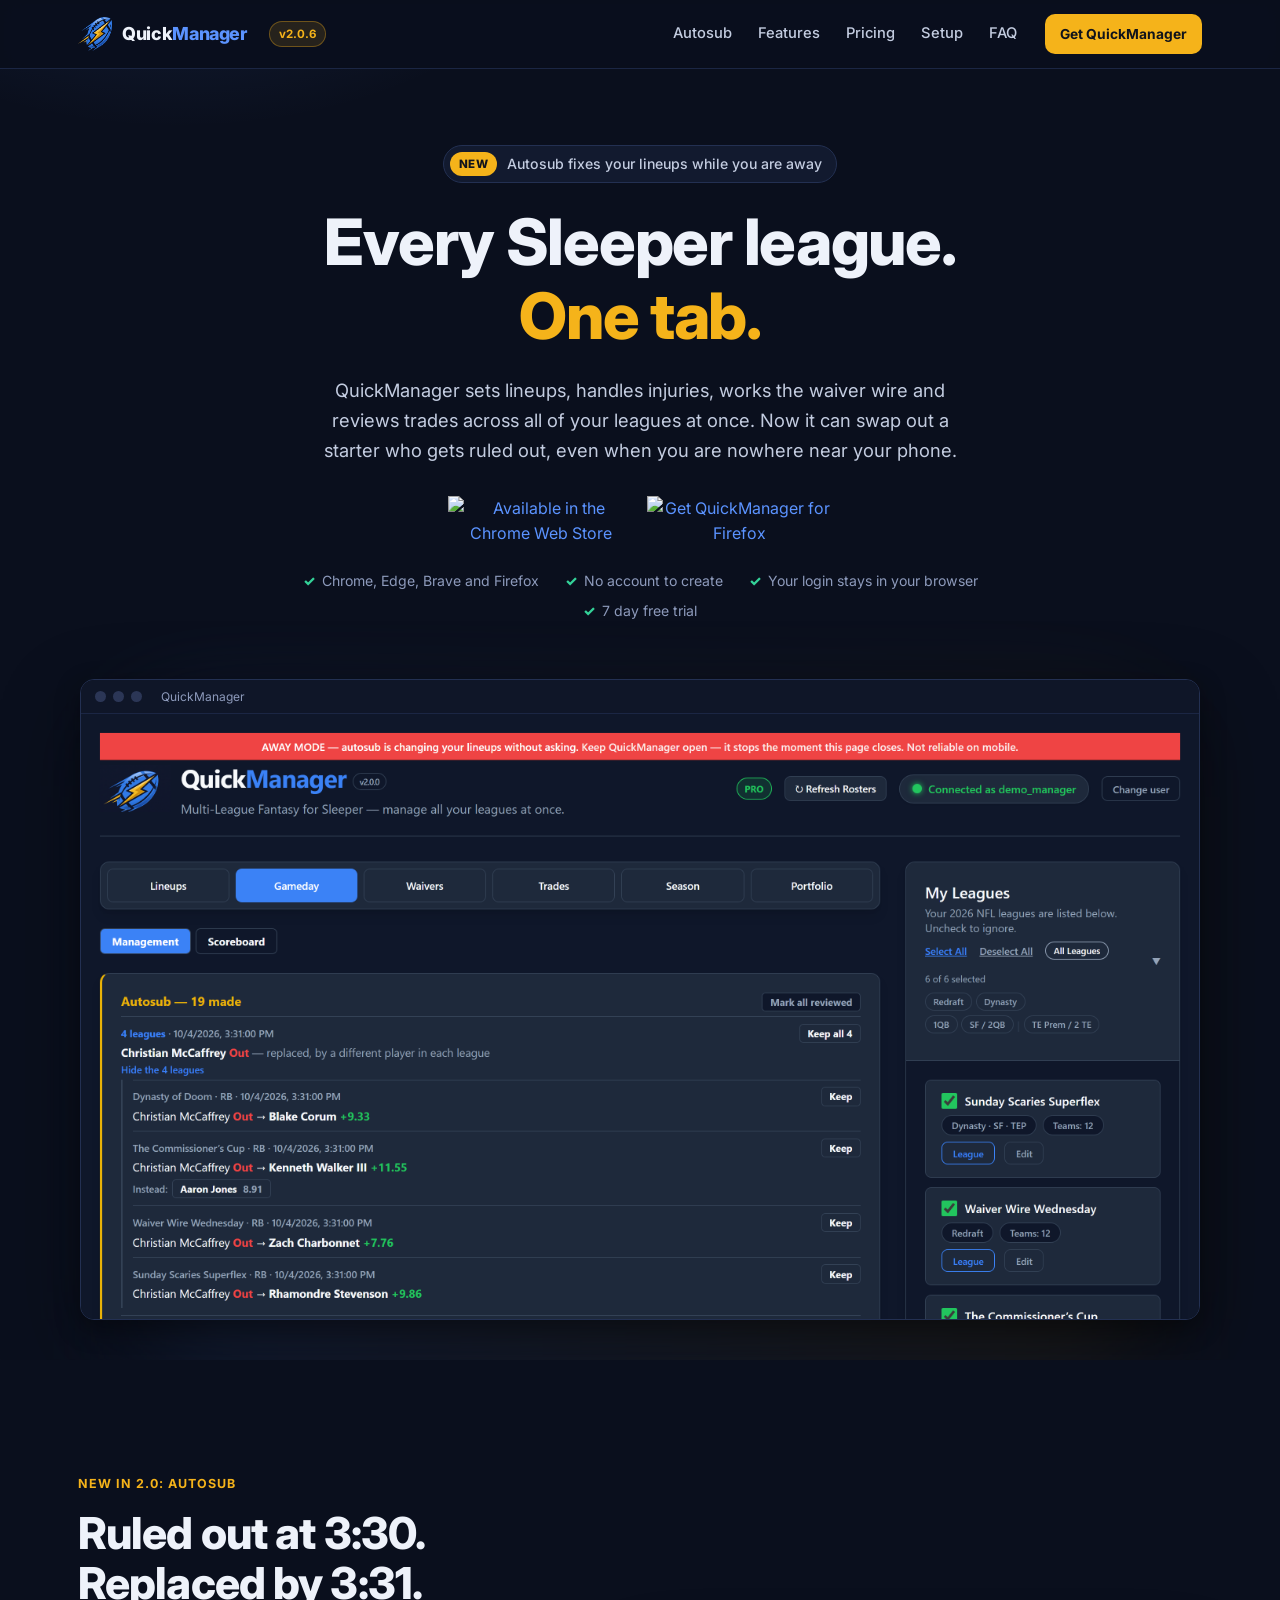
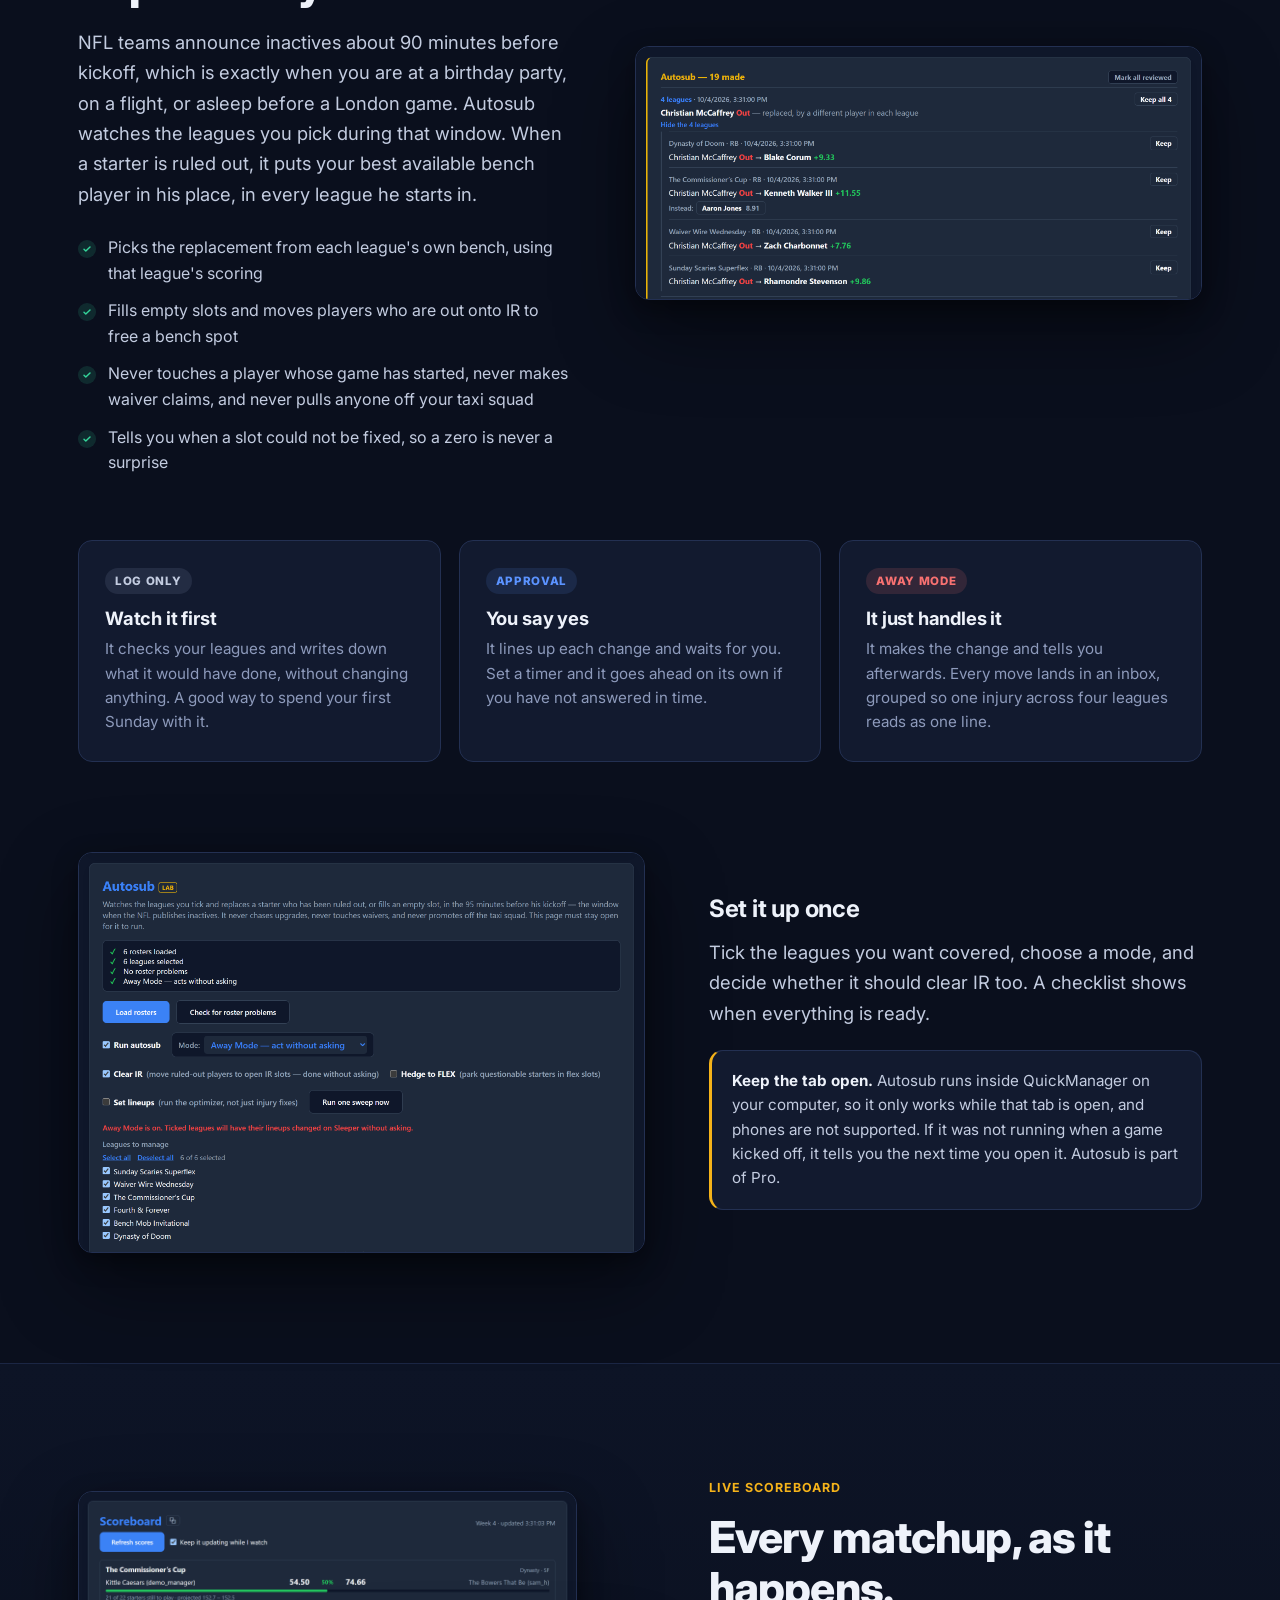
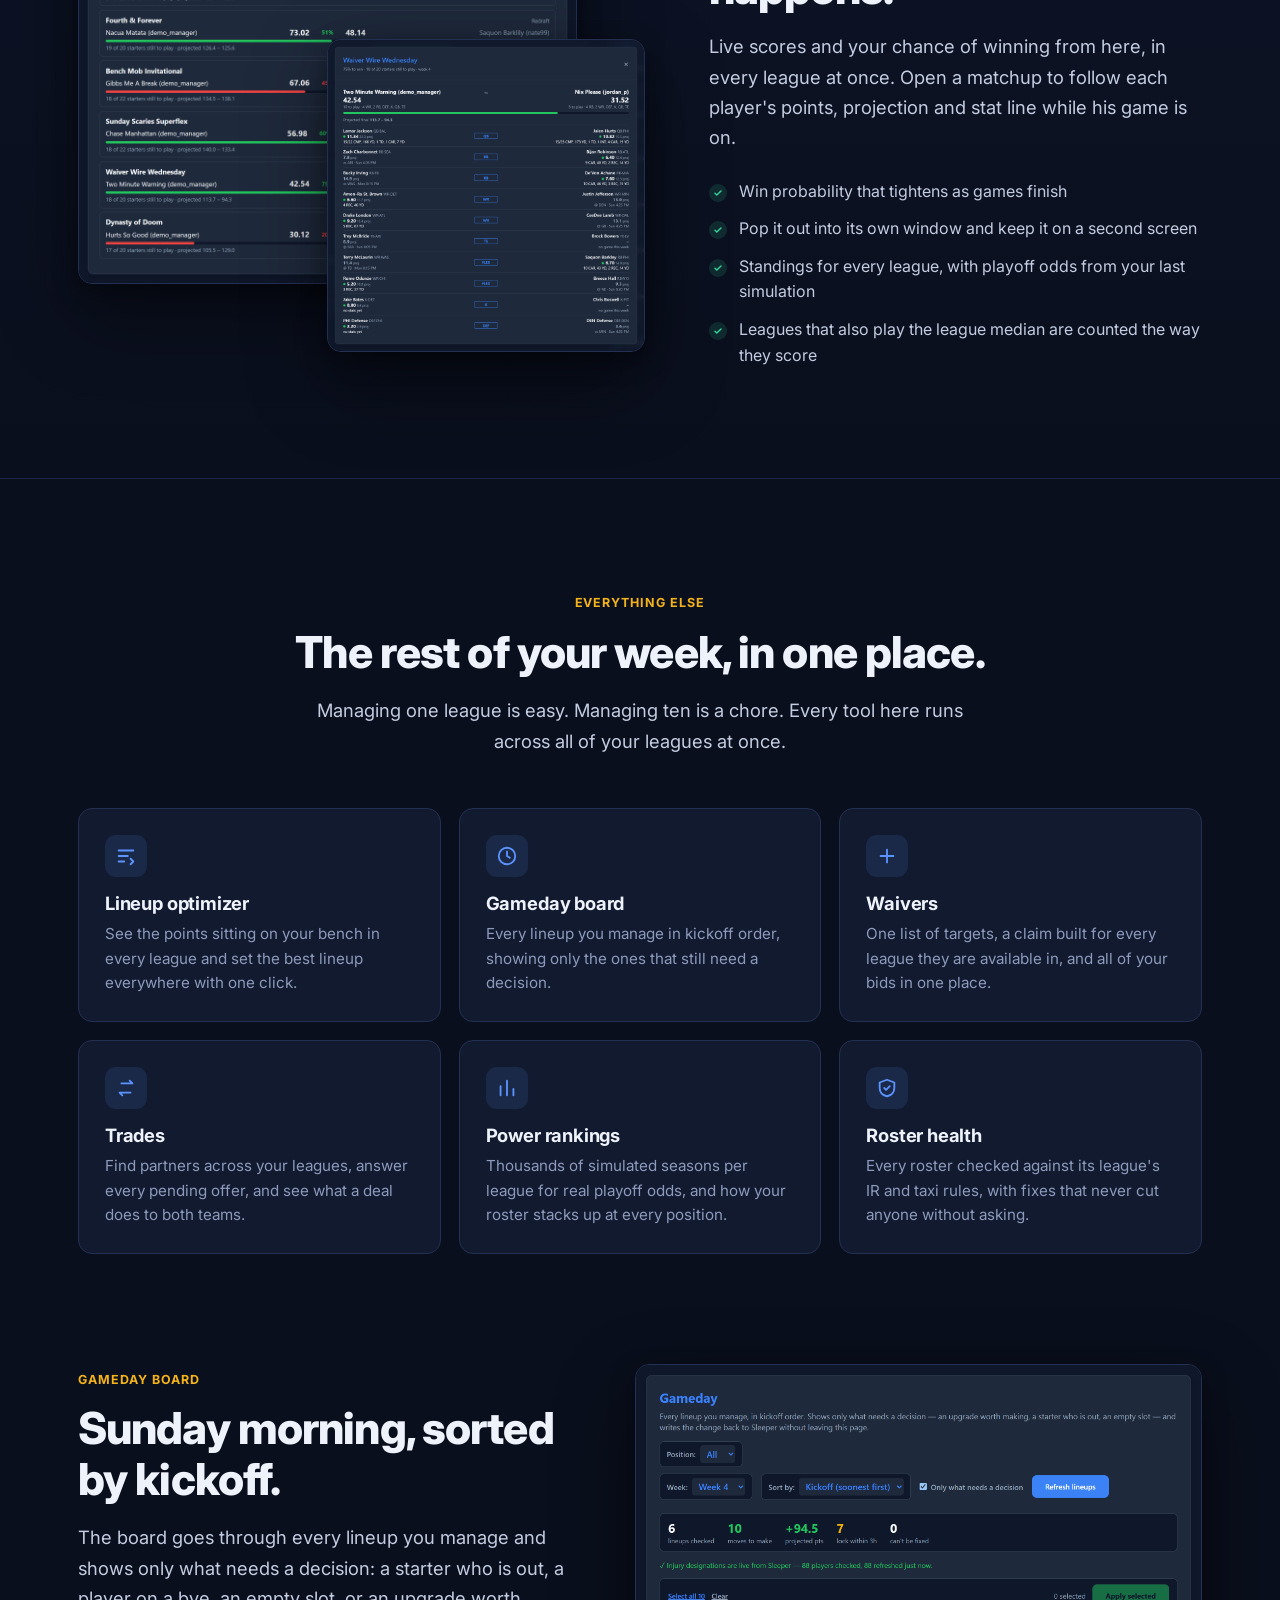
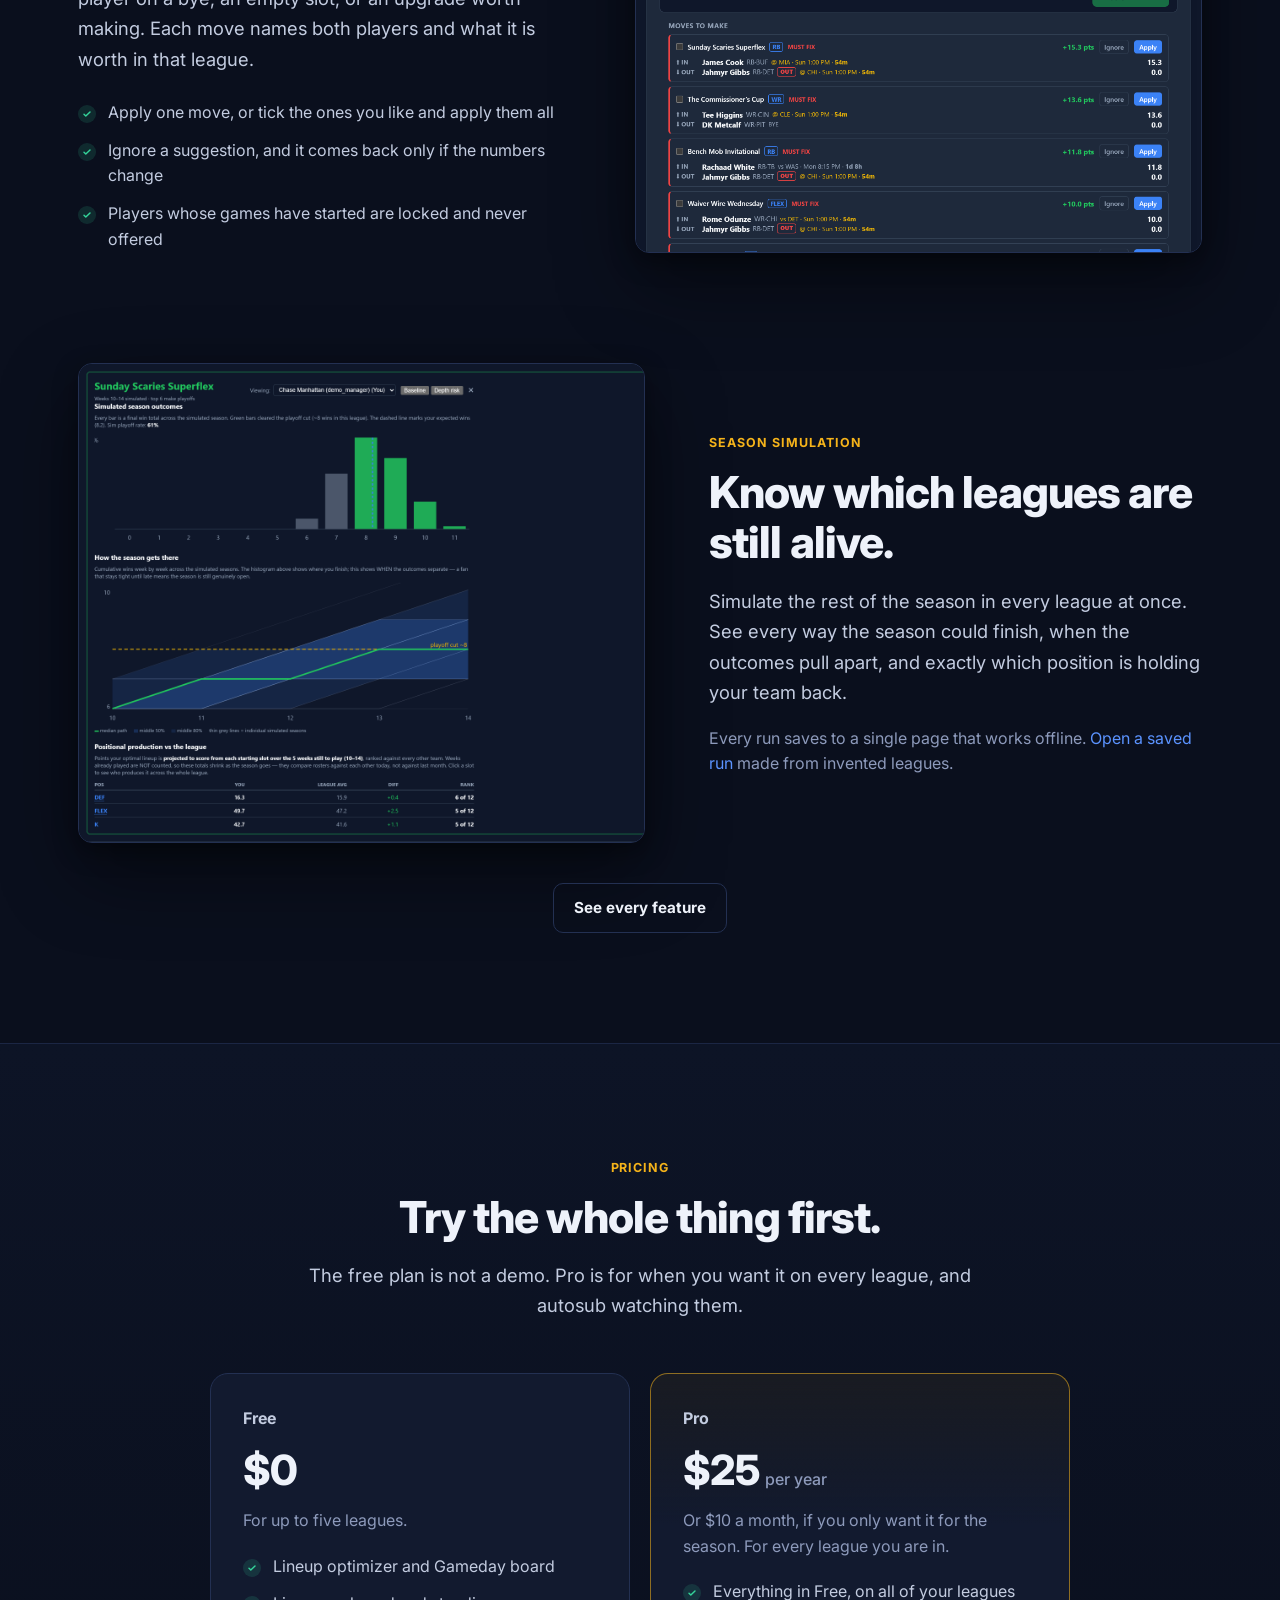
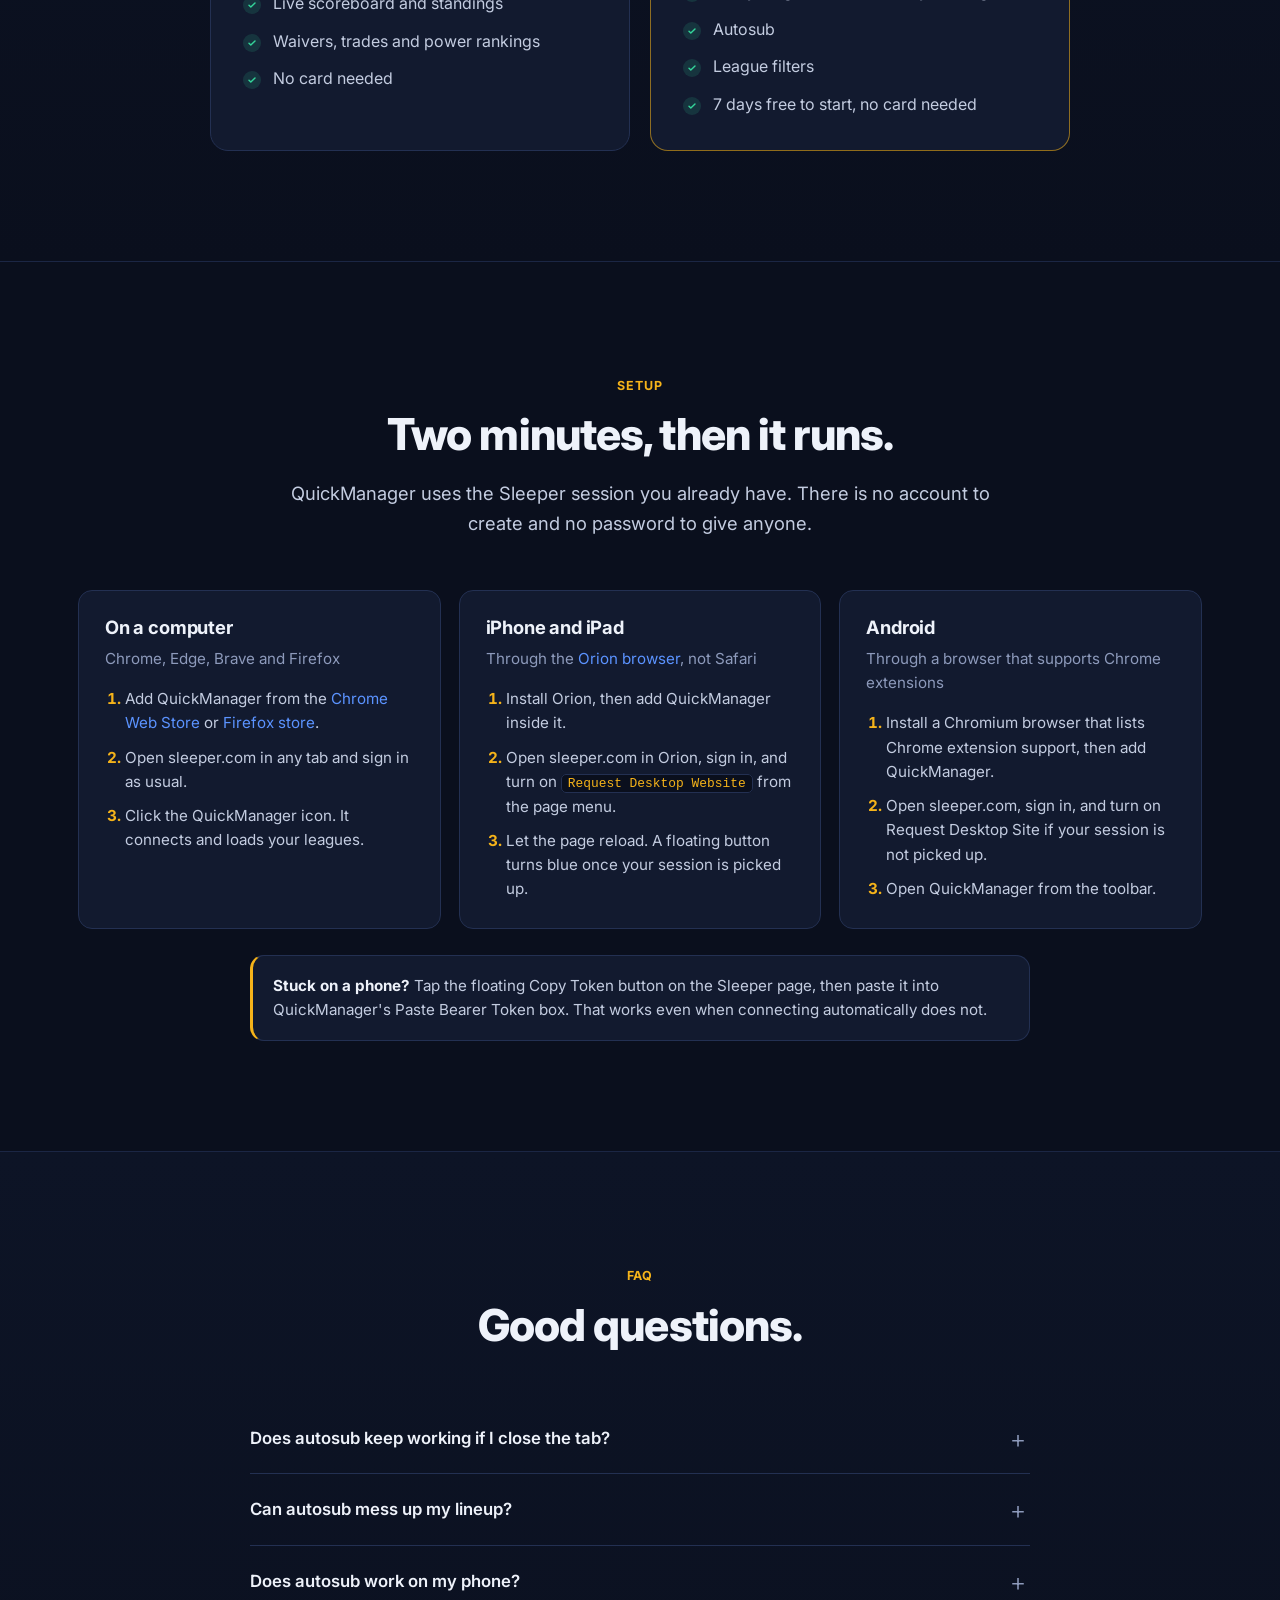
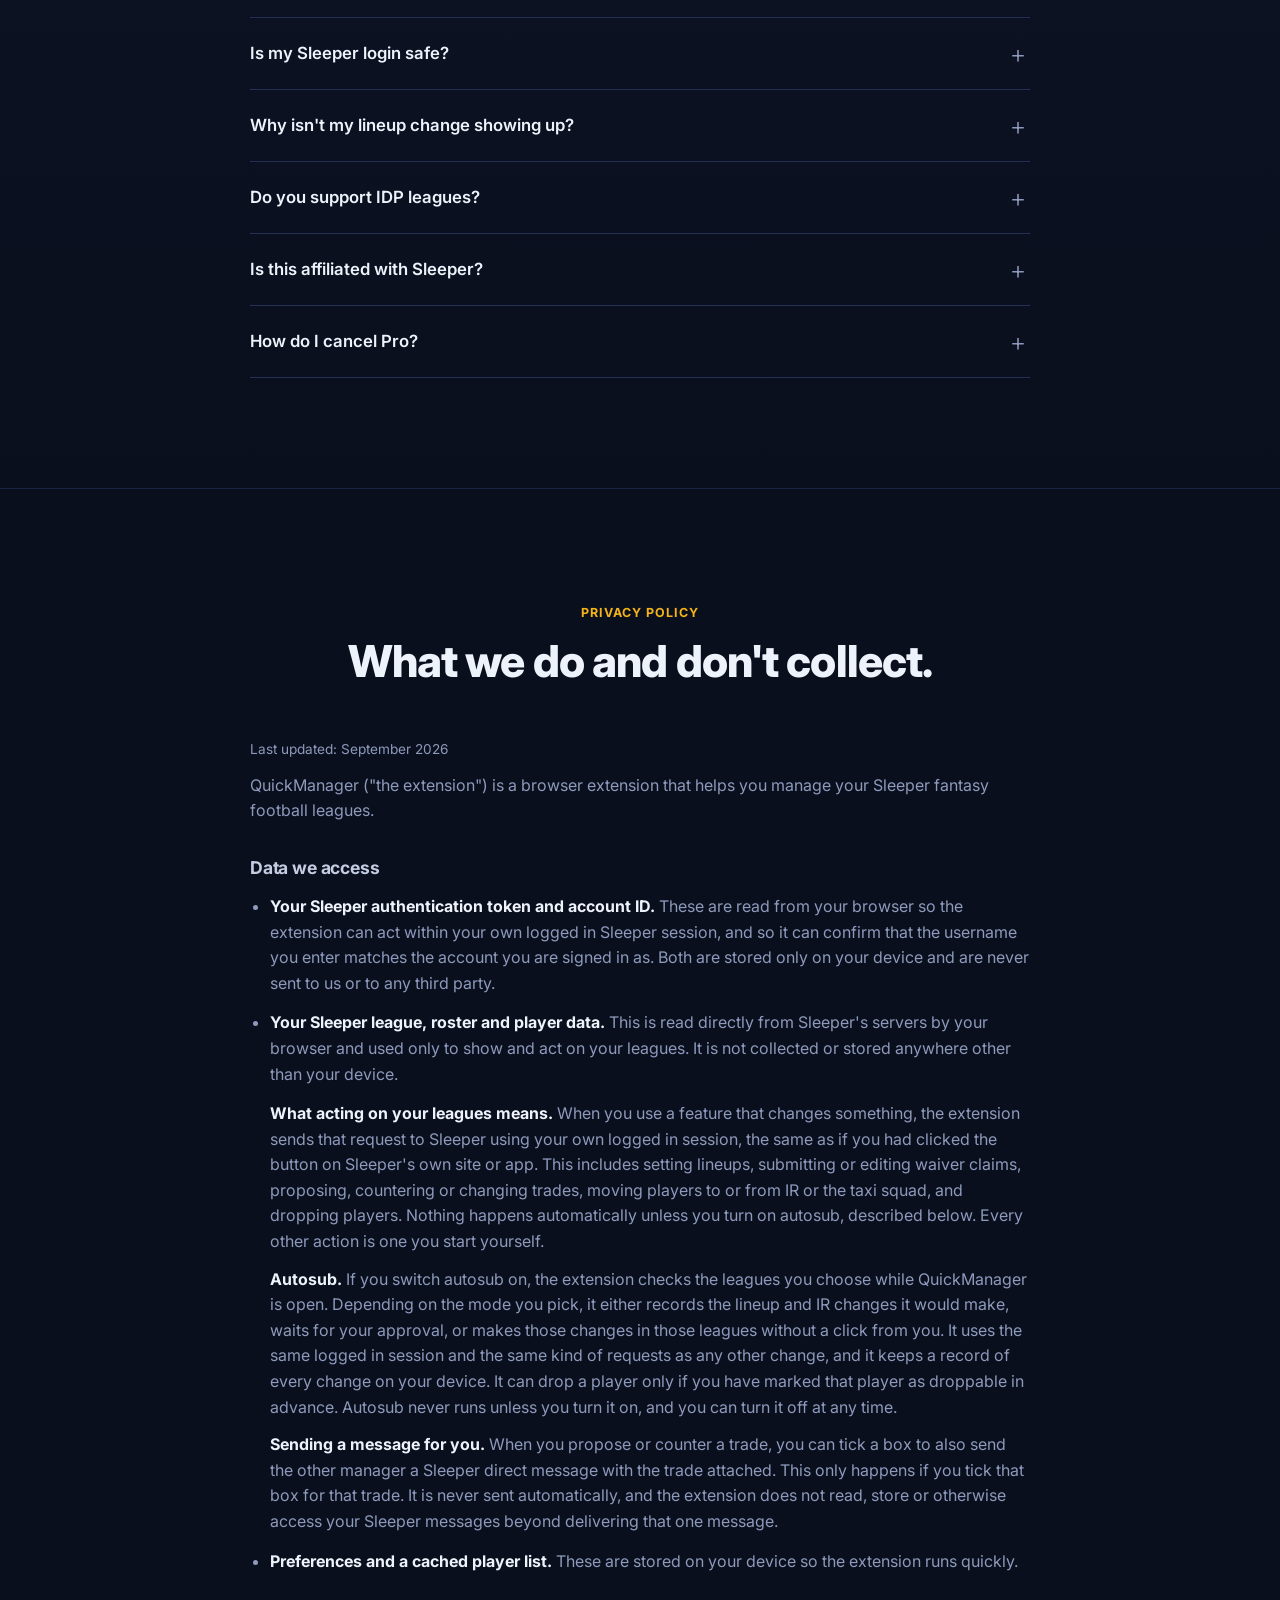
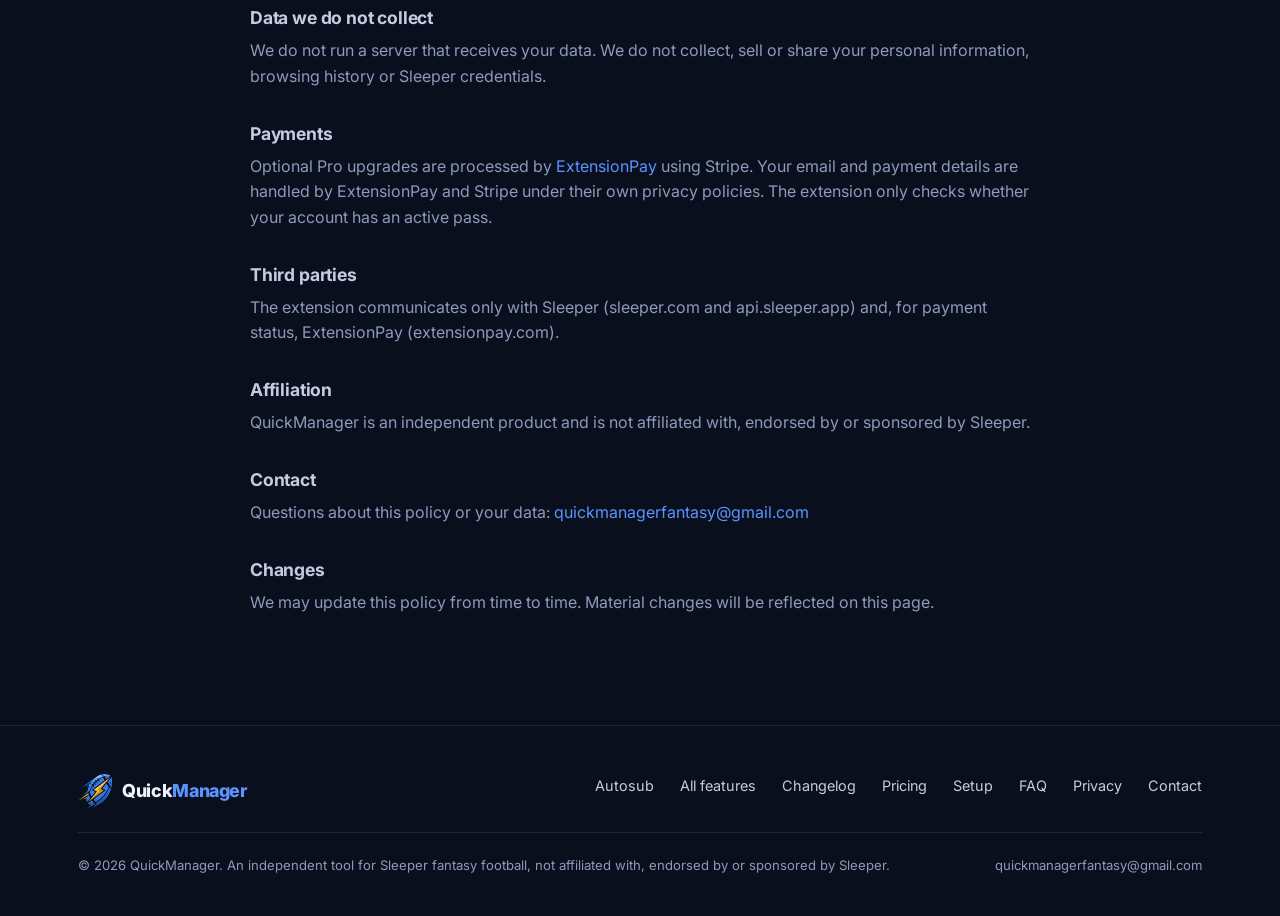
==== commit c3809bfe: "Auto-deploy website updates from QuickManager repo" ====
--- a/index.html
+++ b/index.html
@@ -16,7 +16,7 @@
 <nav class="nav">
   <div class="wrap">
     <a href="#top" class="brand"><img src="icons/logo_mark.png" alt=""><span>Quick<b>Manager</b></span></a>
-    <a href="changelog.html" class="ver-pill" data-qm-version title="See what changed in each version">v2.0.5</a>
+    <a href="changelog.html" class="ver-pill" data-qm-version title="See what changed in each version">v2.0.6</a>
     <div class="nav-links">
       <a href="#autosub">Autosub</a>
       <a href="#features">Features</a>
